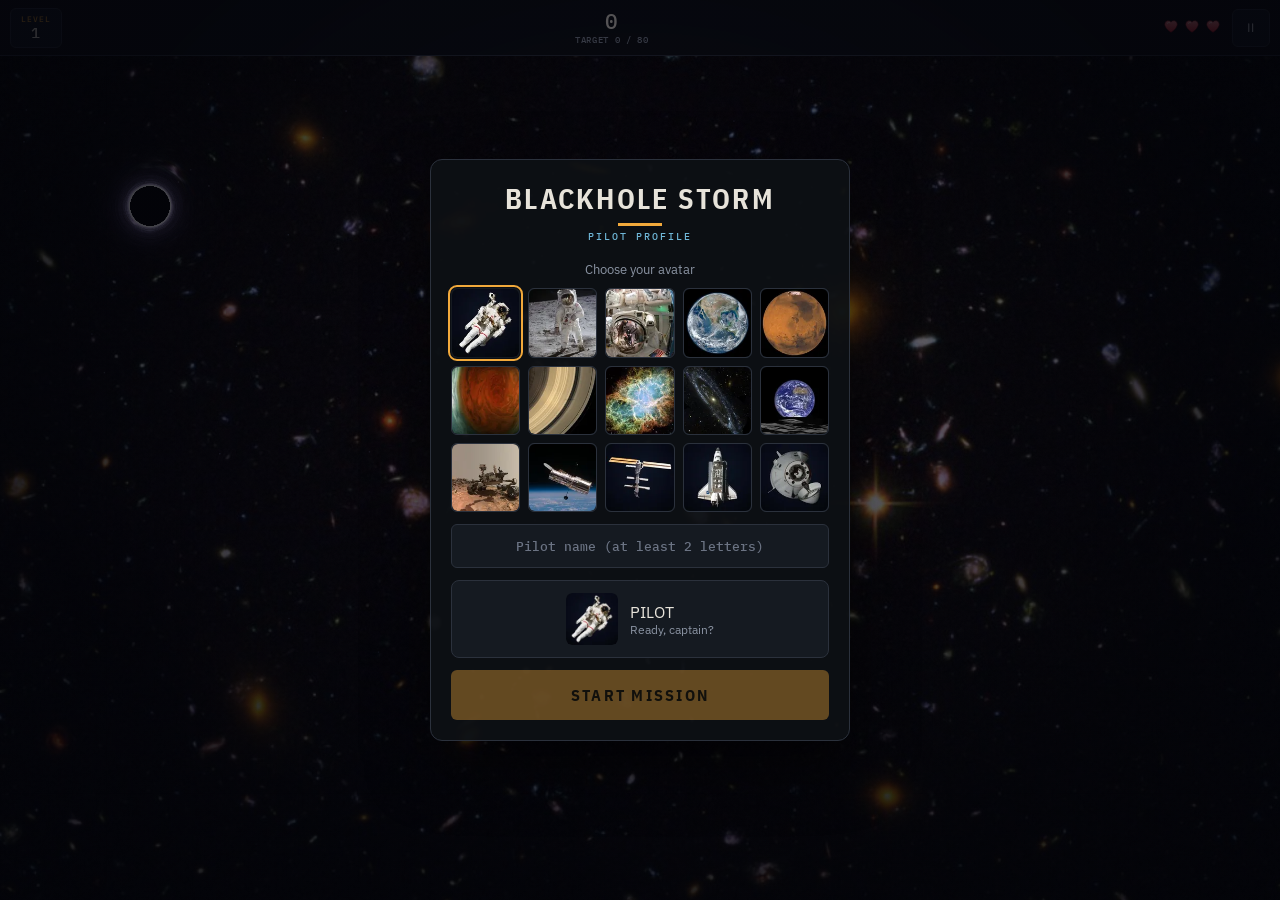
==== index.html @ ec49d93f "Replace random barriers and edge rifts with gravitational lenses and wormholes - Gravitational lens " ====
<!DOCTYPE html>
<html lang="tr">
<head>
<meta charset="UTF-8">
<meta name="viewport" content="width=device-width,initial-scale=1.0,maximum-scale=1.0,user-scalable=no,viewport-fit=cover">
<title>Blackhole Storm</title>
<meta name="theme-color" content="#03040a">
<meta name="description" content="Kara delik dolaşıyor: gezegen halkaya girince dokun. Gerçek Hubble ve Webb gökyüzü, 5 bölge, günlük kozmos.">
<link rel="manifest" href="manifest.webmanifest">
<link rel="apple-touch-icon" href="icons/icon-192.png">
<meta name="apple-mobile-web-app-capable" content="yes">
<meta name="mobile-web-app-capable" content="yes">
<style>
@font-face {
  font-family: 'IBM Plex Mono';
  font-style: normal;
  font-weight: 500;
  font-display: swap;
  src: url([data-uri]) format('woff2');
  unicode-range: U+0460-052F, U+1C80-1C8A, U+20B4, U+2DE0-2DFF, U+A640-A69F, U+FE2E-FE2F;
}
@font-face {
  font-family: 'IBM Plex Mono';
  font-style: normal;
  font-weight: 500;
  font-display: swap;
  src: url([data-uri]) format('woff2');
  unicode-range: U+0301, U+0400-045F, U+0490-0491, U+04B0-04B1, U+2116;
}
@font-face {
  font-family: 'IBM Plex Mono';
  font-style: normal;
  font-weight: 500;
  font-display: swap;
  src: url([data-uri]) format('woff2');
  unicode-range: U+0100-02BA, U+02BD-02C5, U+02C7-02CC, U+02CE-02D7, U+02DD-02FF, U+0304, U+0308, U+0329, U+1D00-1DBF, U+1E00-1E9F, U+1EF2-1EFF, U+2020, U+20A0-20AB, U+20AD-20C0, U+2113, U+2C60-2C7F, U+A720-A7FF;
}
@font-face {
  font-family: 'IBM Plex Mono';
  font-style: normal;
  font-weight: 500;
  font-display: swap;
  src: url([data-uri]) format('woff2');
  unicode-range: U+0000-00FF, U+0131, U+0152-0153, U+02BB-02BC, U+02C6, U+02DA, U+02DC, U+0304, U+0308, U+0329, U+2000-206F, U+20AC, U+2122, U+2191, U+2193, U+2212, U+2215, U+FEFF, U+FFFD;
}
@font-face {
  font-family: 'IBM Plex Sans';
  font-style: normal;
  font-weight: 400;
  font-stretch: 100%;
  font-display: swap;
  src: url([data-uri]) format('woff2');
  unicode-range: U+0460-052F, U+1C80-1C8A, U+20B4, U+2DE0-2DFF, U+A640-A69F, U+FE2E-FE2F;
}
@font-face {
  font-family: 'IBM Plex Sans';
  font-style: normal;
  font-weight: 400;
  font-stretch: 100%;
  font-display: swap;
  src: url([data-uri]) format('woff2');
  unicode-range: U+0301, U+0400-045F, U+0490-0491, U+04B0-04B1, U+2116;
}
@font-face {
  font-family: 'IBM Plex Sans';
  font-style: normal;
  font-weight: 400;
  font-stretch: 100%;
  font-display: swap;
  src: url([data-uri]) format('woff2');
  unicode-range: U+0100-02BA, U+02BD-02C5, U+02C7-02CC, U+02CE-02D7, U+02DD-02FF, U+0304, U+0308, U+0329, U+1D00-1DBF, U+1E00-1E9F, U+1EF2-1EFF, U+2020, U+20A0-20AB, U+20AD-20C0, U+2113, U+2C60-2C7F, U+A720-A7FF;
}
@font-face {
  font-family: 'IBM Plex Sans';
  font-style: normal;
  font-weight: 400;
  font-stretch: 100%;
  font-display: swap;
  src: url([data-uri]) format('woff2');
  unicode-range: U+0000-00FF, U+0131, U+0152-0153, U+02BB-02BC, U+02C6, U+02DA, U+02DC, U+0304, U+0308, U+0329, U+2000-206F, U+20AC, U+2122, U+2191, U+2193, U+2212, U+2215, U+FEFF, U+FFFD;
}
@font-face {
  font-family: 'IBM Plex Sans';
  font-style: normal;
  font-weight: 500;
  font-stretch: 100%;
  font-display: swap;
  src: url([data-uri]) format('woff2');
  unicode-range: U+0460-052F, U+1C80-1C8A, U+20B4, U+2DE0-2DFF, U+A640-A69F, U+FE2E-FE2F;
}
@font-face {
  font-family: 'IBM Plex Sans';
  font-style: normal;
  font-weight: 500;
  font-stretch: 100%;
  font-display: swap;
  src: url([data-uri]) format('woff2');
  unicode-range: U+0301, U+0400-045F, U+0490-0491, U+04B0-04B1, U+2116;
}
@font-face {
  font-family: 'IBM Plex Sans';
  font-style: normal;
  font-weight: 500;
  font-stretch: 100%;
  font-display: swap;
  src: url([data-uri]) format('woff2');
  unicode-range: U+0100-02BA, U+02BD-02C5, U+02C7-02CC, U+02CE-02D7, U+02DD-02FF, U+0304, U+0308, U+0329, U+1D00-1DBF, U+1E00-1E9F, U+1EF2-1EFF, U+2020, U+20A0-20AB, U+20AD-20C0, U+2113, U+2C60-2C7F, U+A720-A7FF;
}
@font-face {
  font-family: 'IBM Plex Sans';
  font-style: normal;
  font-weight: 500;
  font-stretch: 100%;
  font-display: swap;
  src: url([data-uri]) format('woff2');
  unicode-range: U+0000-00FF, U+0131, U+0152-0153, U+02BB-02BC, U+02C6, U+02DA, U+02DC, U+0304, U+0308, U+0329, U+2000-206F, U+20AC, U+2122, U+2191, U+2193, U+2212, U+2215, U+FEFF, U+FFFD;
}
@font-face {
  font-family: 'IBM Plex Sans';
  font-style: normal;
  font-weight: 600;
  font-stretch: 100%;
  font-display: swap;
  src: url([data-uri]) format('woff2');
  unicode-range: U+0460-052F, U+1C80-1C8A, U+20B4, U+2DE0-2DFF, U+A640-A69F, U+FE2E-FE2F;
}
@font-face {
  font-family: 'IBM Plex Sans';
  font-style: normal;
  font-weight: 600;
  font-stretch: 100%;
  font-display: swap;
  src: url([data-uri]) format('woff2');
  unicode-range: U+0301, U+0400-045F, U+0490-0491, U+04B0-04B1, U+2116;
}
@font-face {
  font-family: 'IBM Plex Sans';
  font-style: normal;
  font-weight: 600;
  font-stretch: 100%;
  font-display: swap;
  src: url([data-uri]) format('woff2');
  unicode-range: U+0100-02BA, U+02BD-02C5, U+02C7-02CC, U+02CE-02D7, U+02DD-02FF, U+0304, U+0308, U+0329, U+1D00-1DBF, U+1E00-1E9F, U+1EF2-1EFF, U+2020, U+20A0-20AB, U+20AD-20C0, U+2113, U+2C60-2C7F, U+A720-A7FF;
}
@font-face {
  font-family: 'IBM Plex Sans';
  font-style: normal;
  font-weight: 600;
  font-stretch: 100%;
  font-display: swap;
  src: url([data-uri]) format('woff2');
  unicode-range: U+0000-00FF, U+0131, U+0152-0153, U+02BB-02BC, U+02C6, U+02DA, U+02DC, U+0304, U+0308, U+0329, U+2000-206F, U+20AC, U+2122, U+2191, U+2193, U+2212, U+2215, U+FEFF, U+FFFD;
}
@font-face {
  font-family: 'IBM Plex Sans Arabic';
  font-style: normal;
  font-weight: 400;
  font-display: swap;
  src: url([data-uri]) format('woff2');
  unicode-range: U+0600-06FF, U+0750-077F, U+0870-088E, U+0890-0891, U+0897-08E1, U+08E3-08FF, U+200C-200E, U+2010-2011, U+204F, U+2E41, U+FB50-FDFF, U+FE70-FE74, U+FE76-FEFC, U+102E0-102FB, U+10E60-10E7E, U+10EC2-10EC4, U+10EFC-10EFF, U+1EE00-1EE03, U+1EE05-1EE1F, U+1EE21-1EE22, U+1EE24, U+1EE27, U+1EE29-1EE32, U+1EE34-1EE37, U+1EE39, U+1EE3B, U+1EE42, U+1EE47, U+1EE49, U+1EE4B, U+1EE4D-1EE4F, U+1EE51-1EE52, U+1EE54, U+1EE57, U+1EE59, U+1EE5B, U+1EE5D, U+1EE5F, U+1EE61-1EE62, U+1EE64, U+1EE67-1EE6A, U+1EE6C-1EE72, U+1EE74-1EE77, U+1EE79-1EE7C, U+1EE7E, U+1EE80-1EE89, U+1EE8B-1EE9B, U+1EEA1-1EEA3, U+1EEA5-1EEA9, U+1EEAB-1EEBB, U+1EEF0-1EEF1;
}
@font-face {
  font-family: 'IBM Plex Sans Arabic';
  font-style: normal;
  font-weight: 400;
  font-display: swap;
  src: url([data-uri]) format('woff2');
  unicode-range: U+0460-052F, U+1C80-1C8A, U+20B4, U+2DE0-2DFF, U+A640-A69F, U+FE2E-FE2F;
}
@font-face {
  font-family: 'IBM Plex Sans Arabic';
  font-style: normal;
  font-weight: 400;
  font-display: swap;
  src: url([data-uri]) format('woff2');
  unicode-range: U+0100-02BA, U+02BD-02C5, U+02C7-02CC, U+02CE-02D7, U+02DD-02FF, U+0304, U+0308, U+0329, U+1D00-1DBF, U+1E00-1E9F, U+1EF2-1EFF, U+2020, U+20A0-20AB, U+20AD-20C0, U+2113, U+2C60-2C7F, U+A720-A7FF;
}
@font-face {
  font-family: 'IBM Plex Sans Arabic';
  font-style: normal;
  font-weight: 400;
  font-display: swap;
  src: url([data-uri]) format('woff2');
  unicode-range: U+0000-00FF, U+0131, U+0152-0153, U+02BB-02BC, U+02C6, U+02DA, U+02DC, U+0304, U+0308, U+0329, U+2000-206F, U+20AC, U+2122, U+2191, U+2193, U+2212, U+2215, U+FEFF, U+FFFD;
}
@font-face {
  font-family: 'IBM Plex Sans Arabic';
  font-style: normal;
  font-weight: 600;
  font-display: swap;
  src: url([data-uri]) format('woff2');
  unicode-range: U+0600-06FF, U+0750-077F, U+0870-088E, U+0890-0891, U+0897-08E1, U+08E3-08FF, U+200C-200E, U+2010-2011, U+204F, U+2E41, U+FB50-FDFF, U+FE70-FE74, U+FE76-FEFC, U+102E0-102FB, U+10E60-10E7E, U+10EC2-10EC4, U+10EFC-10EFF, U+1EE00-1EE03, U+1EE05-1EE1F, U+1EE21-1EE22, U+1EE24, U+1EE27, U+1EE29-1EE32, U+1EE34-1EE37, U+1EE39, U+1EE3B, U+1EE42, U+1EE47, U+1EE49, U+1EE4B, U+1EE4D-1EE4F, U+1EE51-1EE52, U+1EE54, U+1EE57, U+1EE59, U+1EE5B, U+1EE5D, U+1EE5F, U+1EE61-1EE62, U+1EE64, U+1EE67-1EE6A, U+1EE6C-1EE72, U+1EE74-1EE77, U+1EE79-1EE7C, U+1EE7E, U+1EE80-1EE89, U+1EE8B-1EE9B, U+1EEA1-1EEA3, U+1EEA5-1EEA9, U+1EEAB-1EEBB, U+1EEF0-1EEF1;
}
@font-face {
  font-family: 'IBM Plex Sans Arabic';
  font-style: normal;
  font-weight: 600;
  font-display: swap;
  src: url([data-uri]) format('woff2');
  unicode-range: U+0460-052F, U+1C80-1C8A, U+20B4, U+2DE0-2DFF, U+A640-A69F, U+FE2E-FE2F;
}
@font-face {
  font-family: 'IBM Plex Sans Arabic';
  font-style: normal;
  font-weight: 600;
  font-display: swap;
  src: url([data-uri]) format('woff2');
  unicode-range: U+0100-02BA, U+02BD-02C5, U+02C7-02CC, U+02CE-02D7, U+02DD-02FF, U+0304, U+0308, U+0329, U+1D00-1DBF, U+1E00-1E9F, U+1EF2-1EFF, U+2020, U+20A0-20AB, U+20AD-20C0, U+2113, U+2C60-2C7F, U+A720-A7FF;
}
@font-face {
  font-family: 'IBM Plex Sans Arabic';
  font-style: normal;
  font-weight: 600;
  font-display: swap;
  src: url([data-uri]) format('woff2');
  unicode-range: U+0000-00FF, U+0131, U+0152-0153, U+02BB-02BC, U+02C6, U+02DA, U+02DC, U+0304, U+0308, U+0329, U+2000-206F, U+20AC, U+2122, U+2191, U+2193, U+2212, U+2215, U+FEFF, U+FFFD;
}
@font-face {
  font-family: 'IBM Plex Sans Condensed';
  font-style: normal;
  font-weight: 600;
  font-display: swap;
  src: url([data-uri]) format('woff2');
  unicode-range: U+0460-052F, U+1C80-1C8A, U+20B4, U+2DE0-2DFF, U+A640-A69F, U+FE2E-FE2F;
}
@font-face {
  font-family: 'IBM Plex Sans Condensed';
  font-style: normal;
  font-weight: 600;
  font-display: swap;
  src: url([data-uri]) format('woff2');
  unicode-range: U+0100-02BA, U+02BD-02C5, U+02C7-02CC, U+02CE-02D7, U+02DD-02FF, U+0304, U+0308, U+0329, U+1D00-1DBF, U+1E00-1E9F, U+1EF2-1EFF, U+2020, U+20A0-20AB, U+20AD-20C0, U+2113, U+2C60-2C7F, U+A720-A7FF;
}
@font-face {
  font-family: 'IBM Plex Sans Condensed';
  font-style: normal;
  font-weight: 600;
  font-display: swap;
  src: url([data-uri]) format('woff2');
  unicode-range: U+0000-00FF, U+0131, U+0152-0153, U+02BB-02BC, U+02C6, U+02DA, U+02DC, U+0304, U+0308, U+0329, U+2000-206F, U+20AC, U+2122, U+2191, U+2193, U+2212, U+2215, U+FEFF, U+FFFD;
}
@font-face {
  font-family: 'IBM Plex Sans Condensed';
  font-style: normal;
  font-weight: 700;
  font-display: swap;
  src: url([data-uri]) format('woff2');
  unicode-range: U+0460-052F, U+1C80-1C8A, U+20B4, U+2DE0-2DFF, U+A640-A69F, U+FE2E-FE2F;
}
@font-face {
  font-family: 'IBM Plex Sans Condensed';
  font-style: normal;
  font-weight: 700;
  font-display: swap;
  src: url([data-uri]) format('woff2');
  unicode-range: U+0100-02BA, U+02BD-02C5, U+02C7-02CC, U+02CE-02D7, U+02DD-02FF, U+0304, U+0308, U+0329, U+1D00-1DBF, U+1E00-1E9F, U+1EF2-1EFF, U+2020, U+20A0-20AB, U+20AD-20C0, U+2113, U+2C60-2C7F, U+A720-A7FF;
}
@font-face {
  font-family: 'IBM Plex Sans Condensed';
  font-style: normal;
  font-weight: 700;
  font-display: swap;
  src: url([data-uri]) format('woff2');
  unicode-range: U+0000-00FF, U+0131, U+0152-0153, U+02BB-02BC, U+02C6, U+02DA, U+02DC, U+0304, U+0308, U+0329, U+2000-206F, U+20AC, U+2122, U+2191, U+2193, U+2212, U+2215, U+FEFF, U+FFFD;
}
</style>
<style>
:root{--gold:#f2a93b;--gold2:#e0892a;--cyan:#6fb7d8;--red:#e5484d;--green:#57c78a;--mint:#7fd6b0;--violet:#b9a7ff;--ink:#e9ecf5;--dim:#8a90a6;--glass:rgba(12,14,26,.72);--line:rgba(242,169,59,.28);--bg:#03040a;}
*{box-sizing:border-box;-webkit-tap-highlight-color:transparent;}
html,body{height:100%;margin:0;padding:0;overflow:hidden;background:var(--bg);color:var(--ink);font-family:var(--fb);user-select:none;-webkit-user-select:none;}
button{font-family:inherit;}
#app{position:fixed;inset:0;touch-action:none;display:flex;flex-direction:column;padding-top:env(safe-area-inset-top,0px);padding-bottom:env(safe-area-inset-bottom,0px);background:var(--bg);}

/* ── HUD: level · score · lives · pause ── */
#hdr{flex-shrink:0;height:56px;display:flex;align-items:center;gap:10px;padding:0 10px;position:relative;z-index:30;background:linear-gradient(180deg,rgba(8,9,18,.97),rgba(5,6,13,.9));border-bottom:1px solid rgba(255,255,255,.07);}
#lvPill{flex:0 0 auto;min-width:50px;height:40px;padding:0 10px;display:flex;flex-direction:column;align-items:center;justify-content:center;border-radius:6px;background:rgba(255,255,255,.04);border:1px solid rgba(255,255,255,.08);}
#lvPill .l{font-family:var(--fd);font-size:7.5px;letter-spacing:1.2px;color:var(--gold);opacity:.85;}
#lvPill .v{font-family:var(--fd);font-size:15px;font-weight:900;line-height:1.15;}
#scoreBox{flex:1;min-width:0;display:flex;flex-direction:column;align-items:center;justify-content:center;}
#scVal{font-family:var(--fd);font-size:21px;font-weight:900;letter-spacing:.5px;line-height:1.05;font-variant-numeric:tabular-nums;background:linear-gradient(180deg,#fff7e2,#f2a93b);-webkit-background-clip:text;background-clip:text;color:transparent;}
#scSub{font-family:var(--fd);font-size:8.5px;letter-spacing:1.2px;color:var(--dim);margin-top:2px;white-space:nowrap;font-variant-numeric:tabular-nums;}
#hearts{flex:0 0 auto;display:flex;gap:2px;font-size:17px;line-height:1;}
#hearts .h{color:#e5484d;}
#hearts .h.off{color:rgba(255,255,255,.14);text-shadow:none;}
#hearts.low .h:not(.off){animation:pulseO .45s infinite alternate;}
#hearts .x{font-family:var(--fd);font-size:12px;color:#f0868a;align-self:center;margin-left:2px;}
#pauseBtn{flex:0 0 38px;height:38px;border-radius:6px;border:1px solid rgba(255,255,255,.1);background:rgba(255,255,255,.04);color:#cfd4e2;font-size:14px;cursor:pointer;display:flex;align-items:center;justify-content:center;}
#pb{position:absolute;left:0;bottom:-1px;height:2px;width:0;background:linear-gradient(90deg,var(--gold2),var(--gold));box-shadow:0 0 8px var(--gold);transition:width .25s;}

/* ── GAME AREA ── */
#gw{flex:1;position:relative;overflow:hidden;cursor:crosshair;}
#bg,#fx{position:absolute;inset:0;width:100%;height:100%;display:block;}
.hud-float{position:absolute;pointer-events:none;z-index:12;}
#combo{top:10px;right:12px;text-align:right;font-family:var(--fd);font-weight:900;font-size:15px;opacity:0;transition:opacity .25s,transform .2s;}
#badge{top:9px;left:50%;transform:translateX(-50%);padding:4px 14px;border-radius:6px;font-family:var(--fd);font-size:10px;letter-spacing:1.5px;font-weight:700;display:none;white-space:nowrap;}
#badge.surv{display:block;background:linear-gradient(135deg,#e5484d,#ff8a5b);color:#fff;}
#badge.resc{display:block;background:linear-gradient(135deg,#4a93b8,#6fb7d8);color:#02141a;}
#tmrPill{top:10px;left:12px;display:none;align-items:center;gap:5px;padding:4px 10px;border-radius:6px;font-family:var(--fd);font-size:13px;font-weight:900;font-variant-numeric:tabular-nums;background:rgba(40,20,4,.8);border:1px solid rgba(255,159,67,.6);color:var(--gold2);}
#tmrPill.warn,#tmrPill.danger{display:flex;}
#tmrPill.danger{background:rgba(60,4,12,.85);border-color:var(--red);color:var(--red);animation:tmrShake .22s infinite alternate;}
#rhud{top:40px;left:50%;transform:translateX(-50%);text-align:center;display:none;width:92%;}
#rhud .t{font-family:var(--fd);font-size:13px;font-weight:900;color:var(--cyan);letter-spacing:2px;}
#rhud .s{font-size:13px;color:#cfe3ee;margin-top:3px;text-shadow:0 1px 4px #000;}
#pubar{top:40px;left:50%;transform:translateX(-50%);display:flex;gap:6px;}
.pu{display:flex;align-items:center;gap:6px;padding:3px 9px 3px 7px;border-radius:6px;background:rgba(5,6,14,.75);border:1px solid rgba(255,255,255,.12);font-family:var(--fd);font-size:9.5px;letter-spacing:.5px;}
.pu i{display:block;width:40px;height:3px;border-radius:2px;background:rgba(255,255,255,.14);overflow:hidden;}
.pu i b{display:block;height:100%;}
#hint{bottom:17%;left:50%;transform:translateX(-50%);font-family:var(--fd);font-size:11px;letter-spacing:1px;color:rgba(233,236,245,.85);text-align:center;white-space:nowrap;opacity:0;transition:opacity .5s;text-shadow:0 1px 6px #000;}
#penal{position:absolute;inset:0;pointer-events:none;z-index:14;opacity:0;transition:opacity .15s;box-shadow:inset 0 0 70px 24px rgba(255,40,60,.75);}
#minus{position:absolute;top:50%;left:50%;width:112px;height:112px;margin:-56px 0 0 -56px;border-radius:50%;display:none;align-items:center;justify-content:center;z-index:15;pointer-events:none;border:3px solid var(--red);background:rgba(8,0,4,.82);color:var(--red);font-family:var(--fd);font-weight:900;font-size:46px;box-shadow:0 0 30px rgba(229,72,77,.7),inset 0 0 18px rgba(229,72,77,.6);}
#bigtxt{position:absolute;top:40%;left:50%;transform:translate(-50%,-50%) scale(.6);opacity:0;z-index:16;pointer-events:none;text-align:center;font-family:var(--fd);font-weight:900;transition:opacity .4s,transform .5s cubic-bezier(.2,1.6,.4,1);}
#perf{position:absolute;top:44%;left:50%;transform:translate(-50%,-50%) scale(0);z-index:16;pointer-events:none;font-family:var(--fd);font-weight:900;font-size:40px;color:#f4dcae;}
#perf.go{animation:perfPop .7s ease-out forwards;}

/* ── DIAMOND BUTTON: thumb-reachable, never counts as a tap on the field ── */
#diaBtn{position:absolute;right:16px;bottom:max(18px,calc(env(safe-area-inset-bottom,0px) + 8px));z-index:20;width:64px;height:64px;border-radius:50%;padding:0;border:none;cursor:pointer;display:none;
  background:conic-gradient(var(--cyan) calc(var(--p,0)*1turn),rgba(255,255,255,.1) 0);box-shadow:0 6px 20px rgba(0,0,0,.55);}
#diaBtn.show{display:block;}
#diaBtn.left{right:auto;left:16px;}
#diaBtn .in{position:absolute;inset:3px;border-radius:50%;display:flex;flex-direction:column;align-items:center;justify-content:center;background:radial-gradient(circle at 40% 30%,rgba(40,60,90,.95),rgba(8,10,22,.96));border:1px solid rgba(255,255,255,.08);}
#diaBtn .ic{font-size:22px;line-height:1;filter:grayscale(.7) brightness(.7);}
#diaBtn .n{font-family:var(--fd);font-size:10px;font-weight:700;color:#9aa3b8;margin-top:2px;font-variant-numeric:tabular-nums;}
#diaBtn.ready{box-shadow:0 0 0 2px rgba(111,183,216,.65),0 0 22px rgba(111,183,216,.55),0 6px 20px rgba(0,0,0,.55);animation:diaPulse 1.3s ease-in-out infinite;}
#diaBtn.ready .ic{filter:none;}#diaBtn.ready .n{color:#cfe3ee;}
#diaBtn.active .ic{filter:none;}#diaBtn.active .n{color:#cfe3ee;}
#diaBtn:active{transform:scale(.94);}

/* ── PANELS / MODALS ── */
.screen{position:fixed;inset:0;z-index:100;display:none;align-items:center;justify-content:center;overflow-y:auto;touch-action:pan-y;padding:max(16px,env(safe-area-inset-top,0px)) 16px max(16px,env(safe-area-inset-bottom,0px));background:radial-gradient(ellipse at 50% 40%,rgba(10,8,22,.35),rgba(3,4,10,.82) 70%);}
.screen.on{display:flex;}
.card{width:100%;max-width:420px;margin:auto;padding:24px 20px 20px;border-radius:12px;background:var(--glass);border:1px solid var(--line);box-shadow:0 30px 80px rgba(0,0,0,.6),0 0 60px rgba(242,169,59,.06);backdrop-filter:blur(10px);-webkit-backdrop-filter:blur(10px);text-align:center;}
.logo{font-family:var(--fd);font-weight:900;font-size:25px;letter-spacing:3px;background:linear-gradient(180deg,#f4dcae,#f2a93b 55%,#d8872e);-webkit-background-clip:text;background-clip:text;color:transparent;text-wrap:balance;}
.sub{font-family:var(--fd);font-size:8.5px;letter-spacing:6px;color:var(--gold);opacity:.6;margin:4px 0 18px;}
.h{font-family:var(--fd);font-size:12px;letter-spacing:2px;color:var(--gold);margin:6px 0 10px;}
.muted{color:var(--dim);font-size:13px;}
.avgrid{display:grid;grid-template-columns:repeat(5,1fr);gap:8px;margin:10px 0 12px;}
.av{font-size:26px;line-height:1;padding:9px 0;border-radius:8px;border:1.5px solid rgba(255,255,255,.08);background:rgba(255,255,255,.035);cursor:pointer;transition:transform .15s,border-color .15s,background .15s;}
.av.sel{border-color:var(--gold);background:rgba(242,169,59,.13);transform:scale(1.08);}
.inp{user-select:text;-webkit-user-select:text;width:100%;padding:12px 14px;border-radius:8px;border:1.5px solid rgba(255,255,255,.12);background:rgba(255,255,255,.05);color:#fff;font-family:var(--fd);font-size:14px;letter-spacing:1px;text-align:center;outline:none;}
.inp:focus{border-color:var(--gold);}
.inp::placeholder{font-family:var(--fb);font-size:14px;letter-spacing:0;color:#646a80;}
.btn{display:inline-flex;align-items:center;justify-content:center;gap:6px;padding:12px 22px;border:none;border-radius:6px;cursor:pointer;font-family:var(--fd);font-weight:700;font-size:13px;letter-spacing:1px;color:#1b1206;background:linear-gradient(135deg,#f7c77a,#f2a93b 45%,#e0892a);box-shadow:0 8px 24px rgba(255,159,67,.28);transition:transform .1s,opacity .2s;}
.btn:active{transform:scale(.97);}
.btn:focus-visible,.av:focus-visible,.mode:focus-visible,.popt:focus-visible,.tg:focus-visible{outline:2px solid var(--cyan);outline-offset:2px;}
.btn.big{width:100%;padding:15px;font-size:16px;font-weight:900;}
.btn.sec{background:rgba(255,255,255,.07);color:#d6dae6;border:1px solid rgba(255,255,255,.13);box-shadow:none;}
.btn.cy{background:linear-gradient(135deg,#a9d3e8,#6fb7d8 50%,#4a93b8);color:#021419;box-shadow:0 8px 24px rgba(111,183,216,.25);}
.btn[disabled]{opacity:.38;pointer-events:none;}
.row{display:flex;gap:8px;justify-content:center;flex-wrap:wrap;margin-top:10px;}
.modes{display:grid;grid-template-columns:1fr 1fr;gap:8px;margin:14px 0 8px;}
.mode{padding:13px 8px 11px;border-radius:8px;border:1.5px solid rgba(255,255,255,.1);background:rgba(255,255,255,.03);color:#aeb3c4;cursor:pointer;font-family:var(--fd);font-size:11px;letter-spacing:1px;font-weight:700;}
.mode b{display:block;font-size:24px;margin-bottom:4px;}
.mode small{display:block;font-family:var(--fb);font-size:12.5px;letter-spacing:0;font-weight:600;opacity:.75;margin-top:3px;}
.mode.on{border-color:var(--gold);background:rgba(242,169,59,.1);color:var(--gold);box-shadow:0 0 18px rgba(242,169,59,.12);}
#modeS.on{border-color:#ff6b6b;background:rgba(229,72,77,.1);color:#f0868a;box-shadow:0 0 18px rgba(229,72,77,.14);}
.mdesc{text-align:left;padding:10px 12px;border-radius:8px;background:rgba(255,255,255,.035);border:1px solid rgba(255,255,255,.08);margin-bottom:10px;font-size:13.5px;line-height:1.5;color:#dfe3ee;}
.mdesc ul{margin:4px 0 0;padding-left:18px;}
.mdesc b{color:var(--gold);}
.how{text-align:left;padding:10px 12px;border-radius:8px;background:rgba(242,169,59,.06);border:1px solid var(--line);margin-bottom:10px;font-size:13.5px;line-height:1.45;color:#dfe3ee;}
.how b{color:var(--gold);}.how i{font-style:normal;color:var(--mint);font-weight:700;}
.tip{display:flex;gap:10px;align-items:center;text-align:left;padding:7px 10px;border-radius:6px;background:rgba(255,255,255,.025);border:1px solid rgba(255,255,255,.05);margin-bottom:6px;}
.tip canvas{flex:0 0 34px;width:34px;height:34px;}
.tip div{font-size:12.5px;color:#aab0c2;line-height:1.3;}
.tip div b{display:block;font-family:var(--fd);font-size:10.5px;letter-spacing:.5px;}
.banner{display:none;text-align:left;padding:10px 12px;border-radius:8px;background:rgba(111,183,216,.07);border:1px solid rgba(111,183,216,.3);margin-bottom:10px;}
.banner .t{font-family:var(--fd);font-size:10.5px;color:var(--cyan);letter-spacing:1px;margin-bottom:2px;}
.banner .s{font-size:13px;color:#cdd3e0;}
.wallet{display:flex;gap:10px;justify-content:center;margin-top:8px;font-family:var(--fd);font-size:12px;}
.wallet span{padding:4px 10px;border-radius:6px;background:rgba(255,255,255,.05);border:1px solid rgba(255,255,255,.08);}
.foot{margin-top:12px;font-size:11px;color:#5f6578;line-height:1.5;}
.foot a,.credits a{color:#8f96ad;}
.big-num{font-family:var(--fd);font-weight:900;font-size:56px;color:#f4dcae;}
.box{padding:12px;border-radius:8px;background:rgba(242,169,59,.06);border:1px solid var(--line);margin:12px 0;}
.stat{display:flex;justify-content:space-between;align-items:center;padding:8px 12px;border-radius:6px;background:rgba(255,255,255,.03);margin:5px 0;}
.stat span:first-child{color:var(--dim);font-size:13px;}
.stat span:last-child{font-family:var(--fd);font-weight:700;font-size:13px;font-variant-numeric:tabular-nums;}
.lbrow{display:flex;align-items:center;gap:10px;padding:9px 12px;border-radius:6px;margin-bottom:5px;background:rgba(255,255,255,.03);}
.lbstats{display:grid;grid-template-columns:repeat(2,1fr);gap:6px;margin:4px 0 12px;}
.lbstats div{padding:8px 6px;border-radius:6px;background:rgba(255,255,255,.04);border:1px solid rgba(255,255,255,.06);}
.lbstats b{display:block;font-family:var(--fd);font-size:15px;color:var(--gold);font-variant-numeric:tabular-nums;}
.lbstats span{font-size:10px;letter-spacing:1px;color:var(--dim);}
.lbempty{padding:14px;color:var(--dim);font-size:13px;}
.lbnote{margin:10px 2px 2px;font-size:12px;line-height:1.45;color:var(--dim);}
.lbrow.me{background:rgba(242,169,59,.1);border:1px solid var(--line);}
.lbrow .r{width:26px;font-family:var(--fd);font-size:13px;color:var(--gold);}
.lbrow .n{flex:1;text-align:left;font-size:14px;font-weight:600;}
.lbrow .p{font-family:var(--fd);font-size:12px;color:var(--cyan);font-variant-numeric:tabular-nums;}
.popt{display:flex;align-items:center;gap:12px;width:100%;padding:13px 16px;margin:6px 0;border-radius:8px;border:1px solid rgba(255,255,255,.08);background:rgba(255,255,255,.04);color:#fff;font-size:16px;font-weight:600;cursor:pointer;text-align:left;}
.popt em{margin-left:auto;font-style:normal;font-family:var(--fd);font-size:11px;color:var(--gold);}
.popt em.off{color:#7d8397;}
.srow{display:flex;align-items:center;justify-content:space-between;gap:10px;padding:11px 12px;border-radius:8px;background:rgba(255,255,255,.035);border:1px solid rgba(255,255,255,.06);margin:6px 0;font-size:16px;font-weight:600;text-align:left;}
/* Arabic letters must join: no letter-spacing anywhere */
html[lang=ar] *{letter-spacing:0!important;}
.lsel{flex:0 1 auto;max-width:62%;padding:8px 10px;border-radius:6px;border:1px solid rgba(242,169,59,.45);background:#12152a;color:#fff;font:600 15px system-ui,sans-serif;}
.srow.vol{padding:4px 12px 8px;margin-top:-4px;background:none;border:none;}
.srow input[type=range]{flex:1;accent-color:var(--gold);height:30px;}
.tg{min-width:78px;padding:7px 12px;border-radius:6px;border:1px solid rgba(255,255,255,.14);background:rgba(255,255,255,.05);color:#8a90a6;font-family:var(--fd);font-size:11px;font-weight:700;letter-spacing:1px;cursor:pointer;}
.tg.on{border-color:rgba(127,214,176,.55);background:rgba(127,214,176,.12);color:var(--mint);}
.seg{display:flex;border-radius:6px;overflow:hidden;border:1px solid rgba(255,255,255,.14);}
.seg button{padding:7px 14px;border:none;background:rgba(255,255,255,.04);color:#8a90a6;font-family:var(--fd);font-size:11px;font-weight:700;cursor:pointer;}
.seg button.on{background:rgba(242,169,59,.18);color:var(--gold);}
.credits{margin-top:12px;text-align:left;font-size:12px;line-height:1.55;color:#7d8397;padding:10px 12px;border-radius:6px;background:rgba(255,255,255,.025);}
.credits b{color:#aab0c2;}
.modal{position:absolute;left:50%;top:50%;transform:translate(-50%,-50%);z-index:40;width:min(92%,360px);display:none;}
.modal.on{display:block;}
#pvCan{display:block;margin:6px auto 8px;width:96px;height:96px;}
#toast{position:absolute;top:10px;left:50%;z-index:45;transform:translate(-50%,-120px);display:flex;gap:10px;align-items:center;padding:9px 16px;border-radius:8px;background:rgba(8,9,18,.92);border:1px solid var(--line);box-shadow:0 10px 30px rgba(0,0,0,.5);transition:transform .45s cubic-bezier(.2,1.4,.4,1);pointer-events:none;min-width:220px;}
#toast.on{transform:translate(-50%,0);}
#toast .i{font-size:24px;}
#toast .t{display:block;font-family:var(--fd);font-size:10.5px;color:var(--gold);letter-spacing:1px;}
#toast .d{font-size:13px;color:#cdd3e0;}
.rsteps{text-align:left;margin:12px 0 8px;display:grid;gap:7px;}
.rsteps div{display:flex;gap:10px;align-items:flex-start;font-size:14.5px;line-height:1.4;color:#dfe3ee;}
.rsteps p{margin:0;flex:1;}
.rsteps span{flex:0 0 22px;height:22px;border-radius:50%;display:flex;align-items:center;justify-content:center;font-family:var(--fd);font-size:11px;font-weight:900;background:rgba(111,183,216,.15);color:var(--cyan);border:1px solid rgba(111,183,216,.4);}
/* evolution, missions, atlas */
.evo{text-align:left;padding:10px 12px;border-radius:8px;background:rgba(150,160,190,.07);border:1px solid rgba(150,160,190,.25);margin:10px 0;}
.evo .t{display:flex;justify-content:space-between;align-items:baseline;gap:8px;font-family:var(--fd);font-size:10px;letter-spacing:1px;color:#c8ccd8;}
.evo .t b{font-size:12px;color:#fff;letter-spacing:.5px;}
.bar{height:5px;border-radius:3px;background:rgba(255,255,255,.08);overflow:hidden;margin-top:6px;}
.bar i{display:block;height:100%;background:linear-gradient(90deg,#8a93a2,#e7e3da);}
.evo .s{font-size:12.5px;color:#9aa0b6;margin-top:5px;}
.dm{text-align:left;padding:10px 12px;border-radius:8px;background:rgba(127,214,176,.05);border:1px solid rgba(127,214,176,.22);margin:10px 0;}
.dm .hd{display:flex;justify-content:space-between;font-family:var(--fd);font-size:10.5px;letter-spacing:1px;color:var(--mint);margin-bottom:2px;}
.dmr{display:flex;align-items:center;gap:10px;padding:7px 0;border-top:1px solid rgba(255,255,255,.05);}
.dmr:first-of-type{border-top:none;}
.dmr .x{flex:1;min-width:0;font-size:13.5px;color:#dfe3ee;}
.dmr .x small{display:block;font-family:var(--fd);font-size:9.5px;color:#8a90a6;margin-top:2px;}
.dmr .bar i{background:linear-gradient(90deg,#4fa886,#7fd6b0);}
.dmr button{flex:0 0 auto;padding:6px 10px;border-radius:8px;border:1px solid rgba(127,214,176,.5);background:rgba(127,214,176,.14);color:var(--mint);font-family:var(--fd);font-size:10px;font-weight:700;cursor:pointer;}
.dmr button[disabled]{opacity:.35;cursor:default;}
.dmr .ok{flex:0 0 auto;font-size:15px;}
.agrid{display:grid;grid-template-columns:repeat(3,1fr);gap:8px;margin:10px 0;}
.acard{display:flex;flex-direction:column;align-items:center;gap:3px;padding:8px 4px 7px;border-radius:8px;border:1px solid rgba(255,255,255,.08);background:rgba(255,255,255,.03);cursor:pointer;color:#dfe3ee;font-size:12.5px;font-weight:600;}
.acard canvas{width:48px;height:48px;}
.acard small{font-family:var(--fd);font-size:9px;color:#8a90a6;}
.acard.sel{border-color:var(--gold);background:rgba(242,169,59,.08);}
.acard.lock canvas{filter:brightness(0) opacity(.45);}
.acard.lock{color:#6b7186;}
.afact{min-height:70px;text-align:left;padding:10px 12px;border-radius:6px;background:rgba(255,255,255,.035);border:1px solid rgba(255,255,255,.07);font-size:14px;line-height:1.45;color:#dfe3ee;margin-top:10px;}
.afact b{color:var(--gold);display:block;font-family:var(--fd);font-size:11px;letter-spacing:1px;margin-bottom:3px;}
.near{font-family:var(--fd);font-size:12px;letter-spacing:1px;color:var(--gold);margin-top:2px;}
/* daily cosmos, sprint result, challenge */
.daily{text-align:left;padding:12px 12px 10px;border-radius:8px;background:linear-gradient(135deg,rgba(111,183,216,.12),rgba(150,160,190,.1));border:1px solid rgba(111,183,216,.35);margin:12px 0 4px;}
.daily .t{display:flex;justify-content:space-between;align-items:baseline;gap:8px;font-family:var(--fd);font-size:11px;letter-spacing:1px;color:var(--cyan);}
.daily .t b{font-size:10px;color:#c8ccd8;letter-spacing:1px;}
.daily .s{font-size:13.5px;color:#dfe3ee;margin-top:5px;line-height:1.4;}
.daily .g{font-size:18px;letter-spacing:1px;margin-top:4px;}
.daily .row{justify-content:flex-start;}
.grid{font-size:22px;letter-spacing:2px;margin:8px 0;}
.verdict{font-family:var(--fd);font-size:13px;letter-spacing:1px;margin:6px 0;}
#sprintBtns .btn{flex:1 1 45%;}
/* astronaut + speech bubble (Homecoming mission) */
#astro{position:absolute;left:12px;right:12px;bottom:max(96px,14%);z-index:35;display:flex;align-items:flex-end;gap:8px;pointer-events:none;opacity:0;transform:translateY(24px);transition:opacity .35s,transform .45s cubic-bezier(.2,1.4,.4,1);}
#astro.on{opacity:1;transform:none;}
#astro canvas{flex:0 0 92px;width:92px;height:115px;}
#astro .bub{position:relative;flex:1;min-width:0;padding:10px 13px 11px;border-radius:10px 10px 10px 2px;background:rgba(8,12,26,.92);border:1px solid rgba(111,183,216,.45);box-shadow:0 10px 30px rgba(0,0,0,.55);pointer-events:auto;}
#astro.happy .bub{border-color:rgba(127,214,176,.55);}#astro.sad .bub{border-color:rgba(160,170,200,.4);}
#astro .nm{font-family:var(--fd);font-size:9.5px;letter-spacing:1.5px;color:var(--cyan);margin-bottom:3px;}
#astro.happy .nm{color:var(--mint);}#astro.sad .nm{color:#9aa3b8;}
#astroTx{font-size:15.5px;line-height:1.38;color:#eef2fa;min-height:2.6em;}
#astroBtn{margin-top:9px;width:100%;}
/* ── new main menu ── */
.mcard{text-align:left;}
.mtop{display:flex;align-items:center;gap:10px;}
.mav{flex:0 0 44px;height:44px;border-radius:8px;border:1px solid rgba(255,255,255,.12);background:rgba(255,255,255,.05);font-size:24px;padding:0;cursor:pointer;}
.mwho{flex:1;min-width:0;}
.mwho b{display:block;font-family:var(--fd);font-size:12px;letter-spacing:1px;color:var(--gold);white-space:nowrap;overflow:hidden;text-overflow:ellipsis;}
.mwho small{display:block;font-size:12.5px;color:var(--dim);white-space:nowrap;overflow:hidden;text-overflow:ellipsis;}
.mcard .wallet{margin-top:8px;}
.icb{flex:0 0 40px;height:40px;border-radius:8px;border:1px solid rgba(255,255,255,.12);background:rgba(255,255,255,.05);font-size:17px;cursor:pointer;color:#cfd4e2;padding:0;}
.mlogo{text-align:center;font-size:24px;margin:16px 0 0;}
.mcard .evo{margin:10px 0 0;}
#startBtn.play{display:block;margin-top:14px;padding:15px 10px 12px;line-height:1.2;}
#startBtn.play small{display:block;font-family:var(--fb);font-size:13.5px;font-weight:700;letter-spacing:0;opacity:.72;margin-top:3px;}
.mseg{display:flex;margin-top:10px;border-radius:8px;overflow:hidden;border:1px solid rgba(255,255,255,.12);}
.mseg .mode{flex:1;padding:9px 4px;border:none;border-radius:0;background:rgba(255,255,255,.03);font-size:10.5px;box-shadow:none;}
.mseg .mode.on{background:rgba(242,169,59,.14);color:var(--gold);box-shadow:none;}
.mseg #modeS.on{background:rgba(229,72,77,.12);color:#f0868a;}
.mapc{position:relative;display:block;width:100%;text-align:left;margin-top:12px;padding:12px 100px 12px 12px;min-height:92px;border-radius:10px;border:1px solid rgba(242,169,59,.4);background:linear-gradient(135deg,rgba(242,169,59,.1),rgba(150,160,190,.06));color:#dfe3ee;cursor:pointer;overflow:hidden;}
.mapc .k{display:block;font-family:var(--fd);font-size:10.5px;letter-spacing:1px;color:var(--gold);}
.mapc .t{display:block;font-size:14px;line-height:1.35;margin-top:4px;}
.mapc canvas{position:absolute;right:8px;top:50%;transform:translateY(-50%);width:84px;height:66px;}
.mcard .daily{margin:10px 0 0;}
.dock{display:grid;grid-auto-flow:column;grid-auto-columns:1fr;gap:7px;margin-top:12px;}
.dock button{position:relative;padding:10px 2px 8px;border-radius:8px;border:1px solid rgba(255,255,255,.08);background:rgba(255,255,255,.035);font-size:20px;cursor:pointer;color:#fff;}
.dock button span{display:block;font-family:var(--fd);font-size:8.5px;letter-spacing:.8px;color:#aeb3c4;margin-top:3px;}
.dock em{position:absolute;top:5px;right:6px;font-style:normal;font-family:var(--fd);font-size:8.5px;padding:1px 5px;border-radius:8px;background:rgba(255,255,255,.12);color:#cfd4e2;}
.dock em.hot{background:var(--mint);color:#032017;}
/* ── guide ── */
.gtabs{display:flex;gap:6px;overflow-x:auto;scrollbar-width:none;margin:0 -4px 10px;padding:0 4px 2px;}
.gtabs button{flex:0 0 auto;padding:7px 12px;border-radius:8px;border:1px solid rgba(255,255,255,.12);background:rgba(255,255,255,.04);font-family:var(--fd);font-size:9.5px;letter-spacing:1px;color:#aeb3c4;cursor:pointer;}
.gtabs button.on{border-color:var(--gold);color:var(--gold);background:rgba(242,169,59,.1);}
.gc{display:flex;gap:12px;align-items:flex-start;text-align:left;padding:11px;border-radius:8px;background:rgba(255,255,255,.03);border:1px solid rgba(255,255,255,.07);margin-bottom:8px;}
.gc .i{flex:0 0 42px;height:42px;border-radius:8px;display:flex;align-items:center;justify-content:center;font-size:21px;background:rgba(255,255,255,.05);}
.gc canvas{flex:0 0 42px;width:42px;height:42px;}
.gc b{display:block;font-family:var(--fd);font-size:10.5px;letter-spacing:1px;margin-bottom:2px;color:var(--gold);}
.gc span{font-size:14.5px;line-height:1.42;color:#cfd4e2;}
.gc .ring{flex:0 0 40px;height:40px;border-radius:50%;border:3px solid;box-shadow:0 0 12px currentColor;}
.gc .step{flex:0 0 26px;height:26px;border-radius:50%;display:flex;align-items:center;justify-content:center;font-family:var(--fd);font-size:11px;font-weight:900;background:rgba(111,183,216,.15);color:var(--cyan);border:1px solid rgba(111,183,216,.4);}
/* ── level map ── */
#sMap{padding:0;display:none;flex-direction:column;align-items:stretch;justify-content:flex-start;overflow:hidden;background:#03040a;}
#sMap.on{display:flex;}
.mhead{position:relative;z-index:4;flex-shrink:0;display:flex;align-items:center;gap:10px;padding:max(10px,env(safe-area-inset-top,0px)) 16px 10px;background:rgba(3,4,10,.82);border-bottom:1px solid rgba(255,255,255,.07);}
.mhead b{flex:1;font-family:var(--fd);font-size:13px;letter-spacing:2px;color:var(--gold);}
.mhead small{font-family:var(--fd);font-size:10.5px;color:#f2b84b;}
#mapScroll{position:relative;flex:1;overflow-y:auto;overflow-x:hidden;-webkit-overflow-scrolling:touch;}
#mapInner{position:relative;width:100%;}
.mtile{position:absolute;left:0;width:100%;display:block;pointer-events:none;}
.zb{position:absolute;left:0;right:0;background-size:cover;background-position:center;filter:brightness(.8);-webkit-mask-image:linear-gradient(180deg,transparent,#000 120px,#000 calc(100% - 120px),transparent);mask-image:linear-gradient(180deg,transparent,#000 120px,#000 calc(100% - 120px),transparent);}
.zlabel{position:absolute;left:14px;right:14px;display:flex;pointer-events:none;z-index:2;}
.zlabel div{padding:6px 12px;border-radius:8px;background:rgba(3,4,10,.72);border:1px solid rgba(150,160,190,.45);}
.zlabel b{display:block;font-family:var(--fd);font-size:10.5px;letter-spacing:2px;color:#e7e3da;}
.zlabel small{font-family:var(--fd);font-size:8.5px;letter-spacing:1px;color:#9aa3b5;}
#mapSvg{position:absolute;left:0;top:0;z-index:1;pointer-events:none;}
.nd{position:absolute;z-index:2;width:52px;height:52px;margin:-26px 0 0 -26px;border-radius:50%;border:none;padding:0;display:flex;align-items:center;justify-content:center;font-family:var(--fd);font-weight:900;font-size:15px;cursor:pointer;}
.nd.done{background:radial-gradient(circle at 35% 30%,#f7c77a,#f2a93b 55%,#c07a22);color:#2a1a04;box-shadow:0 0 0 3px rgba(3,4,10,.8),0 0 16px rgba(242,169,59,.45);}
.nd.cur{background:radial-gradient(circle at 35% 30%,#cfe3ee,#6fb7d8 55%,#3d7a99);color:#02141a;box-shadow:0 0 0 3px rgba(3,4,10,.85),0 0 0 7px rgba(111,183,216,.45),0 0 26px rgba(111,183,216,.8);animation:ndPulse 1.4s ease-in-out infinite;}
.nd.lock{background:rgba(16,18,32,.9);color:#5d6378;box-shadow:0 0 0 2px rgba(255,255,255,.12);font-size:13px;}
.nd.sp{width:60px;height:60px;margin:-30px 0 0 -30px;font-size:24px;}
.nd.sp.lock{opacity:.8;}
.nd .st{position:absolute;bottom:-17px;left:50%;transform:translateX(-50%);padding:0 5px;border-radius:5px;background:rgba(3,4,10,.78);font-size:12.5px;line-height:17px;letter-spacing:0;color:#f2b84b;white-space:nowrap;}
.nd .st i{font-style:normal;color:rgba(255,255,255,.28);}
.nd .num{position:absolute;top:-9px;right:-9px;min-width:22px;height:22px;padding:0 5px;border-radius:6px;background:#0b0d1a;border:1px solid rgba(255,255,255,.28);font-size:10px;color:#fff;display:flex;align-items:center;justify-content:center;}
.nd .tag{position:absolute;top:50%;transform:translateY(-50%);white-space:nowrap;font-family:var(--fd);font-size:9px;letter-spacing:1px;padding:3px 7px;border-radius:8px;background:rgba(3,4,10,.82);border:1px solid rgba(255,255,255,.15);}
.nd .medal{position:absolute;bottom:-12px;left:50%;transform:translateX(-50%);font-size:15px;}
.me{position:absolute;z-index:2;font-size:26px;margin:-60px 0 0 -13px;animation:meBob 1.6s ease-in-out infinite;pointer-events:none;filter:drop-shadow(0 0 8px rgba(111,183,216,.9));}
@keyframes ndPulse{0%,100%{transform:scale(1)}50%{transform:scale(1.08)}}
@keyframes meBob{0%,100%{transform:translateY(0)}50%{transform:translateY(-6px)}}
#mSheet{position:absolute;left:0;right:0;bottom:0;z-index:6;padding:16px 16px max(16px,env(safe-area-inset-bottom,0px));border-radius:14px 14px 0 0;background:rgba(10,12,24,.97);border-top:1px solid var(--line);box-shadow:0 -20px 50px rgba(0,0,0,.6);transform:translateY(105%);transition:transform .3s cubic-bezier(.2,1.2,.4,1);text-align:left;}
#mSheet.on{transform:none;}
#mSheet .h{display:flex;align-items:center;gap:12px;}
#mSheet .ic{flex:0 0 52px;height:52px;border-radius:8px;display:flex;align-items:center;justify-content:center;font-size:28px;background:rgba(255,255,255,.05);border:1px solid rgba(255,255,255,.1);}
#mSheet .h b{display:block;font-family:var(--fd);font-size:13.5px;letter-spacing:1px;color:var(--gold);}
#mSheet .h small{font-size:13.5px;color:var(--dim);}
#mSheet p{margin:10px 0 0;font-size:15px;line-height:1.45;color:#dfe3ee;}
#mSheet .row{margin-top:12px;}
#mSheet .row .btn{flex:1;}
/* level complete: gravity-wave band */
#winBand{position:absolute;left:0;right:0;top:40%;height:116px;margin-top:-58px;z-index:16;pointer-events:none;display:none;flex-direction:column;align-items:center;justify-content:center;overflow:hidden;background:linear-gradient(90deg,transparent,rgba(6,8,18,.86) 18%,rgba(6,8,18,.86) 82%,transparent);}
#winBand.on{display:flex;animation:bandIn .45s cubic-bezier(.2,1.1,.4,1) both;}
#winBand.out{display:flex;animation:bandOut .45s ease-in forwards;}
#winBand::before,#winBand::after{content:'';position:absolute;left:8%;right:8%;height:1px;background:linear-gradient(90deg,transparent,var(--gold),transparent);}
#winBand::before{top:6px;}#winBand::after{bottom:6px;}
#winBand .sweep{position:absolute;top:0;bottom:0;width:40%;left:-40%;background:linear-gradient(90deg,transparent,rgba(255,230,170,.18),transparent);}
#winBand.on .sweep{animation:bandSweep 1.1s .3s ease-in-out both;}
#winBand i{font-style:normal;font-family:var(--fd);font-size:10px;letter-spacing:5px;color:var(--gold);opacity:.85;}
#winBand b{font-family:var(--fd);font-weight:900;font-size:23px;letter-spacing:6px;color:#efe7d6;white-space:nowrap;}
#winBand b span{display:inline-block;animation:bandLetter .35s ease-out both;}
#winBand .meta{display:flex;align-items:center;gap:14px;margin-top:6px;font-family:var(--fd);font-size:11px;letter-spacing:1.5px;color:#ffc2cb;}
#winBand .st{display:flex;gap:4px;font-size:18px;}
#winBand .st span{display:inline-block;color:#f2b84b;animation:bandStar .45s cubic-bezier(.2,1.8,.4,1) both;}
#winBand .st span.no{color:rgba(255,255,255,.18);text-shadow:none;}
#winBand .lf{animation:bandLetter .4s 1.1s both;}
@keyframes bandIn{0%{transform:scaleY(0);opacity:0}100%{transform:none;opacity:1}}
@keyframes bandOut{to{transform:scaleY(0);opacity:0}}
@keyframes bandSweep{0%{left:-40%}100%{left:100%}}
@keyframes bandLetter{0%{opacity:0;transform:translateY(-12px);filter:blur(3px)}100%{opacity:1;transform:none;filter:none}}
@keyframes bandStar{0%{transform:scale(0) rotate(-60deg);opacity:0}100%{transform:none;opacity:1}}
.flyHeart{position:fixed;z-index:60;font-size:22px;color:#e5484d;pointer-events:none;transition:transform .7s cubic-bezier(.5,0,.3,1);}
#hearts .h.pop{display:inline-block;animation:heartPop .6s cubic-bezier(.2,1.8,.4,1);}
#hearts .h.drain{display:inline-block;animation:heartDrain .8s ease-out;}
@keyframes heartPop{0%{transform:scale(.4)}60%{transform:scale(1.6)}100%{transform:scale(1)}}
@keyframes heartDrain{0%{transform:scale(1.6);color:#fff;}100%{transform:scale(1)}}
/* empty-tap warning: calm amber plate, no glitch */
#warnPlate{position:absolute;left:50%;top:15%;width:min(84%,300px);transform:translateX(-50%);z-index:15;pointer-events:none;display:none;padding:12px 16px 12px;text-align:center;background:rgba(18,13,5,.92);border:1px solid rgba(242,169,59,.8);border-radius:8px;box-shadow:0 12px 30px rgba(0,0,0,.5);}
#warnPlate.on{display:block;animation:warnIn .28s cubic-bezier(.2,1.3,.4,1) both;}
#warnPlate.out{display:block;animation:warnOut .3s ease-in forwards;}
#warnPlate .k{font-family:var(--fm);font-size:10px;letter-spacing:.24em;color:var(--gold);}
#warnPlate .c{font-family:var(--fd);font-weight:700;font-size:22px;letter-spacing:.08em;color:#fff4e0;margin:4px 0 2px;}
#warnPlate .s{font-size:14px;line-height:1.35;color:#e8d7bb;}
#warnPlate .g{display:flex;justify-content:center;gap:5px;margin-top:8px;font-size:17px;}
#warnPlate .g:empty{display:none;}
#warnPlate .g .risk{animation:riskBlink .45s ease-in-out 4 alternate;}
@keyframes warnIn{0%{opacity:0;transform:translate(-50%,-10px) scale(.94)}100%{opacity:1;transform:translateX(-50%)}}
@keyframes warnOut{to{opacity:0;transform:translate(-50%,-8px)}}
@keyframes riskBlink{from{opacity:1;transform:scale(1)}to{opacity:.25;transform:scale(1.25)}}
/* life lost: signal-loss warning plate */
#hitPlate{position:absolute;left:50%;top:50%;width:236px;margin:-58px 0 0 -118px;z-index:15;pointer-events:none;display:none;padding:12px 14px;text-align:center;background:rgba(20,2,8,.88);border:1px solid rgba(229,72,77,.7);clip-path:polygon(14px 0,calc(100% - 14px) 0,100% 14px,100% calc(100% - 14px),calc(100% - 14px) 100%,14px 100%,0 calc(100% - 14px),0 14px);box-shadow:inset 0 0 30px rgba(255,40,70,.25);}
#hitPlate.on{display:block;animation:plateIn .35s steps(4) both;}
#hitPlate.out{display:block;animation:plateOut .3s ease-in forwards;}
#hitPlate::before{content:'';position:absolute;inset:0;background:repeating-linear-gradient(0deg,rgba(255,80,100,.07) 0 1px,transparent 1px 3px);pointer-events:none;}
#hitPlate .k{font-family:var(--fd);font-size:9.5px;letter-spacing:3px;color:#f0868a;}
#hitPlate .c{font-family:var(--fd);font-weight:900;font-size:21px;letter-spacing:3px;color:#fff;margin:4px 0 7px;text-shadow:-2px 0 rgba(255,40,80,.8),2px 0 rgba(40,220,255,.6);}
#hitPlate .g{display:flex;justify-content:center;gap:6px;}
#hitPlate .g span{width:30px;height:6px;border-radius:2px;background:#e5484d;box-shadow:0 0 10px rgba(229,72,77,.9);}
#hitPlate .g span.off{background:rgba(255,255,255,.12);box-shadow:none;}
#hitPlate .g span.lost{animation:segLost .5s steps(2) 3 both;}
@keyframes plateIn{0%{opacity:0;transform:scaleX(1.6) scaleY(.1)}50%{opacity:1;transform:scaleX(.9) scaleY(1.1)}100%{transform:none}}
@keyframes plateOut{to{opacity:0;transform:scaleY(.1)}}
@keyframes segLost{0%{background:#fff}50%{background:#e5484d}100%{background:rgba(255,255,255,.12);box-shadow:none}}
.lvst{display:flex;justify-content:center;gap:8px;margin:-4px 0 6px;font-size:34px;line-height:1;}
.lvst span{display:inline-block;color:#f2b84b;animation:bandStar .45s cubic-bezier(.2,1.8,.4,1) both;}
.lvst span.no{color:rgba(255,255,255,.14);text-shadow:none;}
.lvnext{margin:2px 0 4px;padding:8px 10px;border-radius:6px;background:rgba(111,183,216,.07);border:1px solid rgba(111,183,216,.28);font-size:13.5px;color:#b9d6e4;}
.lvnext:empty{display:none;}
.lvnext b{font-family:var(--fd);font-size:9.5px;letter-spacing:1.5px;color:var(--cyan);margin-right:4px;}
[hidden]{display:none!important;}
/* ── shop ── */
.shopc{text-align:left;max-width:440px;}
.shopTest{margin:0 0 10px;padding:6px 10px;border-radius:6px;border:1px dashed rgba(111,183,216,.5);background:rgba(111,183,216,.07);font-family:var(--fd);font-size:9.5px;letter-spacing:1px;color:#b9d6e4;text-align:center;}
.inv{display:flex;gap:6px;flex-wrap:wrap;justify-content:center;margin-bottom:6px;}
.inv span{padding:5px 10px;border-radius:8px;background:rgba(255,255,255,.05);border:1px solid rgba(255,255,255,.1);font-family:var(--fd);font-size:11px;}
.sh{margin:14px 0 6px;font-family:var(--fd);font-size:10px;letter-spacing:2px;color:var(--gold);}
.offer{position:relative;display:flex;gap:12px;align-items:center;width:100%;padding:12px;margin-bottom:8px;border-radius:8px;border:1px solid rgba(242,169,59,.45);background:linear-gradient(135deg,rgba(242,169,59,.14),rgba(150,160,190,.08));color:#fff;text-align:left;cursor:pointer;}
.offer.cap{border-color:rgba(127,214,176,.45);background:linear-gradient(135deg,rgba(127,214,176,.12),rgba(111,183,216,.06));}
.offer.noad{border-color:rgba(255,154,208,.45);background:linear-gradient(135deg,rgba(255,154,208,.12),rgba(150,160,190,.06));}
.offer .ic{flex:0 0 46px;height:46px;border-radius:8px;display:flex;align-items:center;justify-content:center;font-size:26px;background:rgba(255,255,255,.07);}
.offer .tx{flex:1;min-width:0;}
.offer .tx b{display:block;font-family:var(--fd);font-size:12px;letter-spacing:1px;}
.offer .tx small{display:block;font-size:13px;line-height:1.35;color:#cfd4e2;margin-top:2px;}
.offer .pr{flex:0 0 auto;text-align:right;font-family:var(--fd);font-size:12.5px;font-weight:700;color:var(--gold);}
.offer .pr s{display:block;font-size:10px;color:#8a90a6;font-weight:500;}
.offer .tag,.sitem .tag{position:absolute;top:-8px;right:10px;padding:2px 7px;border-radius:8px;background:var(--red);color:#fff;font-family:var(--fd);font-size:8.5px;letter-spacing:1px;}
.offer.vip{border-color:rgba(242,169,59,.8);background:linear-gradient(135deg,rgba(242,169,59,.22),rgba(185,120,255,.18));box-shadow:0 0 18px rgba(255,200,90,.18);}
.offer.vip.owned{opacity:1;}
.subnote{margin:-2px 4px 10px;font-size:11px;line-height:1.35;color:#9aa0b6;}
.vipline{margin-top:6px;padding:6px 8px;border-radius:6px;background:linear-gradient(90deg,rgba(242,169,59,.18),rgba(185,120,255,.14));font-family:var(--fd);font-size:12px;color:#f4dcae;}
.offer.owned{opacity:.55;pointer-events:none;}
.sgrid{display:grid;grid-template-columns:repeat(3,1fr);gap:8px;}
.sitem{position:relative;display:flex;flex-direction:column;align-items:center;gap:3px;padding:12px 4px 10px;border-radius:8px;border:1px solid rgba(255,255,255,.1);background:rgba(255,255,255,.035);color:#fff;cursor:pointer;}
.sitem .ic{font-size:24px;}
.sitem b{font-family:var(--fd);font-size:11px;}
.sitem small{font-size:11.5px;color:#aab0c2;text-align:center;line-height:1.2;}
.sitem .pr{margin-top:3px;padding:3px 8px;border-radius:6px;background:rgba(242,169,59,.14);font-family:var(--fd);font-size:10.5px;color:var(--gold);}
.sitem[disabled]{opacity:.45;pointer-events:none;}
.adbtn{background:linear-gradient(135deg,#b9a7ff,#8a93a2 50%,#6a55e0)!important;color:#fff!important;box-shadow:0 8px 24px rgba(143,123,255,.3)!important;}
#adOv,#payOv{position:fixed;inset:0;z-index:300;display:none;align-items:center;justify-content:center;padding:16px;background:rgba(0,0,0,.88);}
#adOv.on,#payOv.on{display:flex;}
#adOv .box2,#payOv .box2{width:min(100%,340px);padding:20px;border-radius:6px;background:#0d0f1c;border:1px solid rgba(255,255,255,.15);text-align:center;}
#adOv .k,#payOv .k{font-family:var(--fd);font-size:10px;letter-spacing:2px;color:#a9d3e8;}
#adOv .cd{font-family:var(--fd);font-weight:900;font-size:56px;color:#fff;margin:14px 0;}
#payOv .gp{font-family:system-ui,sans-serif;font-size:13px;color:#aab0c2;}
#payOv b{display:block;font-size:17px;margin:10px 0 2px;}
#payOv .pr{font-size:22px;font-weight:700;color:#57c78a;margin:6px 0 14px;}
#hearts .shd{font-size:12px;font-family:var(--fd);color:#a9d3e8;margin-left:4px;align-self:center;}
.ribbon{display:flex;align-items:center;gap:10px;width:100%;margin-top:10px;padding:10px 12px;border-radius:8px;border:1px solid rgba(242,169,59,.5);background:linear-gradient(90deg,rgba(242,169,59,.18),rgba(229,72,77,.12));color:#fff;text-align:left;cursor:pointer;}
.ribbon b{font-family:var(--fd);font-size:11px;letter-spacing:1px;color:var(--gold);}
.ribbon span{flex:1;font-size:13px;color:#dfe3ee;}
.ribbon em{font-style:normal;padding:3px 7px;border-radius:8px;background:var(--red);font-family:var(--fd);font-size:9px;}
@keyframes pulseO{from{opacity:1}to{opacity:.45}}
@keyframes tmrShake{from{transform:translateX(-1.5px) scale(1.05)}to{transform:translateX(1.5px) scale(1.12)}}
@keyframes perfPop{0%{transform:translate(-50%,-50%) scale(0);opacity:1}35%{transform:translate(-50%,-50%) scale(1.15)}100%{transform:translate(-50%,-50%) scale(.95);opacity:0}}
@keyframes diaPulse{0%,100%{transform:scale(1)}50%{transform:scale(1.07)}}
@media (prefers-reduced-motion:reduce){*{animation-duration:.01ms!important;transition-duration:.01ms!important;}}

/* ══ Mission Control look ══ */
:root{--fd:'IBM Plex Sans Condensed','IBM Plex Sans Arabic','IBM Plex Sans',system-ui,sans-serif;--fb:'IBM Plex Sans','IBM Plex Sans Arabic',system-ui,sans-serif;--fm:'IBM Plex Mono','IBM Plex Sans Arabic',ui-monospace,monospace;
  --gold:#f2a93b;--gold2:#e0892a;--cyan:#6fb7d8;--red:#e5484d;--green:#57c78a;--mint:#7fd6b0;--violet:#a4a9c7;--ink:#e7e3da;--dim:#8a93a2;--glass:rgba(13,16,21,.95);--line:#2b313c;--pan:#151a21;--bg:#07090c;}
.ico{width:1.1em;height:1.1em;display:inline-block;vertical-align:-.18em;flex:0 0 auto}
.icx{display:inline;}
#hdr{background:#0b0e12;border-bottom:1px solid var(--line);}
#lvPill,#pauseBtn{border-radius:6px;background:var(--pan);border-color:var(--line);}
#lvPill .l{font-family:var(--fm);letter-spacing:.12em;font-size:8px;}
#lvPill .v,#scVal{font-family:var(--fm);font-weight:500;}
#scVal{background:none;color:var(--ink);-webkit-text-fill-color:currentColor;}
#scSub{font-family:var(--fm);letter-spacing:.08em;}
#pb{background:var(--gold);box-shadow:none;}
.card{border-radius:12px;border-color:var(--line);box-shadow:0 24px 60px rgba(0,0,0,.55);backdrop-filter:none;-webkit-backdrop-filter:none;}
.logo{background:none;color:var(--ink);-webkit-text-fill-color:currentColor;font-weight:700;font-size:28px;letter-spacing:.08em;line-height:1.05;}
.logo::after{content:'';display:block;width:44px;height:3px;background:var(--gold);margin:10px auto 0;}
.sub{font-family:var(--fm);font-size:10px;letter-spacing:.2em;color:var(--cyan);opacity:1;}
.h{font-weight:700;font-size:13px;letter-spacing:.14em;}
.btn{border-radius:6px;background:var(--gold);color:#1c1405;box-shadow:none;font-weight:700;font-size:14px;letter-spacing:.12em;}
.btn.big{font-weight:700;font-size:16px;letter-spacing:.14em;}
.btn.sec{background:transparent;border:1px solid var(--line);color:var(--ink);}
.btn.cy{background:var(--cyan);color:#07131a;box-shadow:none;}
.adbtn{background:transparent!important;border:1px solid var(--cyan)!important;color:var(--cyan)!important;box-shadow:none!important;}
.inp{border-radius:6px;border:1px solid var(--line);background:var(--pan);font-family:var(--fb);letter-spacing:.02em;}
.inp::placeholder{font-family:var(--fm);font-size:13px;color:#6b7383;}
.av{padding:0;border-radius:6px;border:1px solid var(--line);background:var(--pan);overflow:hidden;aspect-ratio:1;display:block;}
.av img{width:100%;height:100%;object-fit:cover;display:block;}
.av.sel{border-color:transparent;outline:2px solid var(--gold);outline-offset:1px;background:var(--pan);transform:none;}
.avimg{width:100%;height:100%;object-fit:cover;display:block;border-radius:inherit;}
.mav{overflow:hidden;border-radius:6px;border-color:var(--line);}
#prevAv{width:52px;height:52px;border-radius:6px;overflow:hidden;flex:0 0 52px;font-size:0!important;}
.me{width:38px;height:38px;border-radius:6px;overflow:hidden;border:2px solid var(--cyan);margin:-66px 0 0 -19px!important;filter:none!important;}
#menuAv{display:block;width:100%;height:100%;}
.big-num{color:var(--gold);font-family:var(--fm);font-weight:500;}
.box,.how{background:var(--pan);border-color:var(--line);}
.stat,.lbrow,.lbstats div,.popt,.srow,.tip,.gc,.acard,.afact,.credits,.sitem,.inv span,.wallet span,.dock button,.mode,.gtabs button,.tg,.seg,.mdesc{border-color:var(--line);}
.wallet span{background:transparent;font-family:var(--fm);font-weight:500;display:inline-flex;align-items:center;gap:5px;}
.mseg{border-color:var(--line);border-radius:6px;}
.mseg .mode.on{background:rgba(242,169,59,.12);}
.evo{background:var(--pan);border-color:var(--line);}
.evo .t{color:var(--dim);}
.bar i{background:var(--cyan);}
.dm{background:var(--pan);border-color:var(--line);}
.dmr .bar i{background:var(--mint);}
.mapc{background:var(--pan);border-color:var(--line);}
.daily{background:var(--pan);border-color:rgba(111,183,216,.35);}
.daily .t b{color:var(--dim);}
.dock button{background:var(--pan);color:var(--ink);}
.dock button span{font-family:var(--fm);letter-spacing:.06em;color:var(--dim);font-size:8.5px;}
.dock button .ico{width:22px;height:22px;}
.offer,.offer.cap,.offer.noad{background:var(--pan);}
.offer.cap{border-color:rgba(127,214,176,.45);}
.offer.noad{border-color:rgba(164,169,199,.45);}
.offer.vip{background:linear-gradient(180deg,rgba(242,169,59,.1),var(--pan) 70%);border-color:var(--gold);box-shadow:none;}
.offer .ic,.sitem .ic{background:transparent;}
.offer .ic .ico{width:30px;height:30px;}.sitem .ic .ico{width:26px;height:26px;}
.vipline{background:rgba(242,169,59,.1);color:var(--gold);}
.ribbon{background:var(--pan);border-color:rgba(242,169,59,.55);}
.shopTest{border-color:rgba(111,183,216,.45);background:transparent;}
.nd{font-family:var(--fm);font-weight:500;}
.nd.done{background:var(--gold);color:#1c1405;box-shadow:0 0 0 3px rgba(7,9,12,.85);}
.nd.cur{background:var(--cyan);color:#07131a;box-shadow:0 0 0 3px rgba(7,9,12,.85),0 0 0 7px rgba(111,183,216,.3);}
.nd.lock{background:#0f1318;box-shadow:0 0 0 1px var(--line);}
.zlabel div{border-color:var(--line);}
#mSheet{background:#0d1015;}
#toast{background:#0d1015;border-color:var(--line);border-radius:8px;}
#toast .i .ico{width:26px;height:26px;}
#astro .bub{background:#0d1015;border-color:rgba(111,183,216,.45);}
#winBand b{text-shadow:none;letter-spacing:.2em;}
#winBand .st span{color:var(--gold);}
.lvst span{color:var(--gold);}
#hearts{font-size:18px;gap:3px;}
#hearts .h .ico{width:18px;height:18px;}
#hearts .h.off .ico{filter:grayscale(1) brightness(.6);opacity:.35;}
#perf{color:var(--gold);}
#minus{box-shadow:none;border-width:2px;}
.flyHeart{color:var(--red);}
#diaBtn .in{background:#0f1318;border-color:var(--line);}
#diaBtn .ic .ico{width:24px;height:24px;}
#diaBtn{background:conic-gradient(var(--cyan) calc(var(--p,0)*1turn),rgba(255,255,255,.08) 0);}
#diaBtn.ready{box-shadow:0 0 0 2px rgba(111,183,216,.6),0 6px 20px rgba(0,0,0,.55);}
.icb{border-radius:6px;border-color:var(--line);background:var(--pan);}
.icb .ico{width:20px;height:20px;}
.me .ico{width:30px;height:30px;}
#badge.resc{background:var(--cyan);color:#07131a;}
#badge.surv{background:var(--red);color:#fff;}
</style>
</head>
<body>
<div id="app">
 <div id="hdr">
  <div id="lvPill"><div class="l" id="lvLbl">SEVİYE</div><div class="v" id="lvVal">1</div></div>
  <div id="scoreBox"><div id="scVal">0</div><div id="scSub">HEDEF 0 / 300</div></div>
  <div id="hearts" aria-label="Can"></div>
  <button id="pauseBtn" aria-label="Duraklat">⏸</button>
  <div id="pb"></div>
 </div>
 <div id="gw">
  <canvas id="bg"></canvas>
  <canvas id="fx"></canvas>
  <div id="penal"></div>
  <div id="minus">-1</div>
  <div id="winBand"><div class="sweep"></div><i id="wbLv"></i><b id="wbTx" class="notr"></b><div class="meta"><div class="st" id="wbSt"></div><span class="lf" id="wbLf"></span></div></div>
  <div id="warnPlate"><div class="k">⚠ DİKKAT</div><div class="c" id="wpC"></div><div class="s" id="wpS"></div><div class="g" id="wpG"></div></div>
  <div id="hitPlate"><div class="k">⚠ GÖVDE HASARI</div><div class="c" id="hpC"></div><div class="g" id="hpG"></div></div>
  <div id="bigtxt"></div>
  <div id="perf">PERFECT!</div>
  <div class="hud-float" id="combo"></div>
  <div class="hud-float" id="badge"></div>
  <div class="hud-float" id="tmrPill"><span>⏱</span><span id="tmrVal">20</span></div>
  <div class="hud-float" id="rhud"><div class="t" id="rhT">KURTARMA · MEKİK 1/3</div><div class="s">Kesikli yol istasyona değip yeşile dönünce dokun</div></div>
  <div class="hud-float" id="pubar"></div>
  <div class="hud-float" id="hint">Gezegen halkaya girince ekrana dokun</div>
  <button id="diaBtn" aria-label="Halkayı büyüt: 20 elmas"><span class="in"><span class="ic">💎</span><span class="n" id="dVal">50</span></span></button>
  <div id="astro"><canvas id="astroCv" width="192" height="240"></canvas><div class="bub"><div class="nm" id="astroNm">FİLO KOMUTANI</div><div id="astroTx" class="notr"></div><button class="btn cy" id="astroBtn" style="display:none"></button></div></div>
  <div id="toast"><div class="i" id="tI">🏅</div><div><b class="t" id="tT">BAŞARIM</b><span class="d" id="tD"></span></div></div>

  <div class="modal card" id="mCont">
   <div class="h">CANIN TÜKENDİ</div>
   <p class="muted" id="contMsg" style="font-size:14.5px;color:#dfe3ee;">Kaldığın yerden devam etmek ister misin?</p>
   <div class="box"><div style="font-family:"IBM Plex Sans Condensed",sans-serif;color:var(--gold);font-size:16px;">100 ⭐ İLE DEVAM</div><div class="muted">Puanın korunur, 3 can · Mevcut: <span id="contStars">0</span> ⭐</div></div>
   <div class="row mon"><button class="btn big adbtn" id="contAd">▶ REKLAM İZLE · 1 CANLA DEVAM</button></div>
   <div class="row mon"><button class="btn big cy" id="contLife">❤️ YEDEK CAN KULLAN</button></div>
   <div class="row"><button class="btn big" id="contYes">DEVAM ET · 100 ⭐</button></div>
   <div class="row"><button class="btn sec" id="contRetry" style="width:100%;">🔄 SEVİYEYİ ÜCRETSİZ YENİDEN OYNA</button></div>
   <div class="row"><button class="btn sec" id="contNo" style="width:100%;">BİTİR</button></div>
  </div>
  <div class="modal card" id="mTime">
   <div class="h" style="color:#8fe9ff;">⏱ SÜRE DOLDU</div>
   <p class="muted" id="timeMsg" style="font-size:15px;color:#dfe3ee;"></p>
   <div class="row"><button class="btn big cy" id="timeCrystal">⏱ ZAMAN KRİSTALİ · +15 SN</button></div>
   <div class="row"><button class="btn big adbtn" id="timeAd">▶ REKLAM İZLE · +15 SN</button></div>
   <div class="row"><button class="btn sec" id="timeNo" style="width:100%;">VAZGEÇ</button></div>
  </div>
  <div class="modal card" id="mNoStar">
   <div class="h">YILDIZ YETERSİZ</div><p class="muted">Devam etmek için 100 ⭐ gerekiyor.</p>
   <div class="row"><button class="btn sec" id="noStarOk">TAMAM</button></div>
  </div>
  <div class="modal card" id="mIntro">
   <div class="h" id="introKind">YENİ CİSİM</div>
   <div class="logo" id="introTitle" style="font-size:20px;"></div>
   <canvas id="pvCan" width="192" height="192"></canvas>
   <p class="muted" id="introDesc" style="font-size:15px;color:#dfe3ee;"></p>
   <div class="row"><button class="btn big" id="introOk">ANLADIM</button></div>
  </div>
  <div class="modal card" id="mRescue" style="border-color:rgba(63,216,232,.45);">
   <div class="h" style="color:var(--cyan);">BONUS GÖREV</div>
   <div class="logo" style="font-size:20px;background:linear-gradient(180deg,#e8fdff,#3fd8e8);-webkit-background-clip:text;background-clip:text;">SAPAN KURTARMA</div>
   <div class="rsteps">
    <div><span>1</span><p>Mekik kara deliğin etrafında dönüyor ve yavaş yavaş içine düşüyor.</p></div>
    <div><span>2</span><p>Önündeki kesikli çizgi, şimdi bırakırsan gideceği yolu gösterir.</p></div>
    <div><span>3</span><p>Çizgi istasyonun çekim alanına değip yeşile dönünce ekrana dokun: mekik fırlar.</p></div>
   </div>
   <div class="box" style="background:rgba(63,216,232,.06);border-color:rgba(63,216,232,.3);font-size:13.5px;color:#b9c7d6;">3 mekik · her kurtarma +20 ⭐, üçü birden +20 ⭐ bonus<br>İstasyonun merkezine yanaştır: daha çok puan. Can gitmez.</div>
   <div class="row"><button class="btn big cy" id="rescueGo">GÖREVE BAŞLA</button></div>
  </div>
 <div class="modal card" id="mSprint" style="border-color:rgba(63,216,232,.45);">
   <div class="h" id="spHead" style="color:var(--cyan);">GÜNLÜK KOZMOS</div>
   <div class="muted" id="spZone" style="font-family:"IBM Plex Sans Condensed",sans-serif;font-size:10px;letter-spacing:1px;"></div>
   <div class="big-num" id="spScore" style="font-size:44px;">0</div>
   <div class="verdict" id="spVerdict"></div>
   <div class="grid" id="spGrid"></div>
   <div class="muted" id="spStats"></div>
   <div class="row" id="sprintBtns"><button class="btn" id="spShare">📤 PAYLAŞ</button><button class="btn cy" id="spChal">⚔️ MEYDAN OKU</button></div>
   <div class="row"><button class="btn sec" id="spClip" style="display:none;width:100%;">🎬 KLİBİ KAYDET / PAYLAŞ</button></div>
   <div class="row"><button class="btn sec" id="spAgain">🔁 TEKRAR</button><button class="btn sec" id="spMenu">ANA MENÜ</button></div>
   <div class="muted" id="spNote" style="font-size:12px;margin-top:8px;"></div>
  </div>
  <div class="modal card" id="mZone" style="border-color:rgba(185,167,255,.45);">
   <div class="h" id="zKind" style="color:#cbbcff;">BÖLGE 1</div>
   <div class="logo" id="zName" style="font-size:21px;"></div>
   <div class="muted" id="zSub" style="margin-top:4px;font-family:"IBM Plex Sans Condensed",sans-serif;font-size:10px;letter-spacing:1px;"></div>
   <p id="zDesc" style="font-size:15px;line-height:1.5;color:#dfe3ee;margin:12px 0 4px;"></p>
   <div class="row"><button class="btn big" id="zoneOk">BÖLGEYE GİR</button></div>
  </div>
  <div class="modal card" id="mLvl">
   <div class="h" id="lvlHead">SEVİYE TAMAMLANDI</div>
   <div class="big-num" id="lvlNum">1</div>
   <div class="lvst" id="lvlStars"></div>
   <p class="muted" id="lvlMsg" style="font-size:15px;color:#dfe3ee;"></p>
   <div class="lvnext" id="lvlNext"></div>
   <div class="row"><button class="btn big" id="nextLvl">SONRAKİ SEVİYE</button></div>
   <div class="row"><button class="btn sec" id="lvlRetry" style="display:none;width:100%;">🔄 TEKRAR DENE</button></div>
   <div class="row mon"><button class="btn sec adbtn" id="lvlAd" style="width:100%;">▶ REKLAM İZLE · +25 ⭐</button></div>
  </div>
  <div class="modal card" id="mOver">
   <div class="h" style="color:var(--red);">OYUN BİTTİ</div>
   <div class="big-num" id="finScore" style="font-size:44px;">0</div>
   <div class="near" id="finNear"></div>
   <div style="margin:10px 0;">
    <div class="stat"><span id="finLvLbl">Ulaşılan seviye</span><span id="finLevel">1</span></div>
    <div class="stat"><span>En iyi skor</span><span id="finBest">0</span></div>
    <div class="stat"><span>En uzun combo</span><span id="finCombo">0</span></div>
    <div class="stat" id="finRescRow"><span>Kurtarılan mekik</span><span id="finRescue">0</span></div>
   </div>
   <div class="row"><button class="btn" id="againBtn">TEKRAR OYNA</button><button class="btn sec" id="shareBtn">SKORU KOPYALA</button></div>
   <div class="row"><button class="btn sec" id="overMenu" style="width:100%;">ANA MENÜ</button></div>
  </div>
 </div>
</div>

<!-- PROFILE -->
<div class="screen" id="sProfile">
 <div class="card">
  <div class="logo">BLACKHOLE STORM</div>
  <div class="sub">PİLOT PROFİLİ</div>
  <div class="muted">Avatarını seç</div>
  <div class="avgrid" id="avGrid"></div>
  <input class="inp" id="nameInp" type="text" maxlength="12" autocomplete="off" placeholder="Pilot adın (en az 2 harf)">
  <div class="box" style="display:flex;align-items:center;justify-content:center;gap:12px;">
   <div id="prevAv" style="font-size:34px;">🚀</div>
   <div style="text-align:left;"><div id="prevName" style="font-family:"IBM Plex Sans Condensed",sans-serif;color:var(--gold);font-size:14px;">PİLOT</div><div class="muted" style="font-size:12px;">Hazır mısın kaptan?</div></div>
  </div>
  <button class="btn big" id="profOk" disabled>GÖREVE BAŞLA</button>
 </div>
</div>

<!-- MAIN MENU -->
<div class="screen" id="sMenu">
 <div class="card mcard">
  <div class="mtop">
   <button class="mav" id="editProf" aria-label="Profili düzenle"><span id="menuAv">🚀</span></button>
   <div class="mwho"><b id="menuName" class="notr"></b><small id="menuSub">Hoş geldin, kaptan</small></div>
   <button class="icb" id="setBtn" aria-label="Ayarlar">⚙️</button>
  </div>
  <div class="logo mlogo">BLACKHOLE STORM</div>
  <div class="wallet"><span>⭐ <b id="menuStars">0</b></span><span>💎 <b id="menuDia">0</b></span><span id="menuVip" hidden style="color:#ffe6a8;border-color:rgba(255,214,120,.5);">👑 VIP</span></div>
  <div class="evo" id="evoBox"></div>
  <div class="banner" id="contBanner" style="display:none"><div class="s" id="contText"></div></div>
  <div class="box" id="dailyPrev" style="display:none;"></div>
  <button class="btn big play" id="startBtn">OYNA</button>
  <div class="mseg"><button class="mode on" id="modeC">🪐 KLASİK</button><button class="mode" id="modeS">☠️ HAYATTA KAL</button></div>
  <div class="mdesc" id="modeDesc" hidden></div>
  <button class="ribbon mon" id="starterRib"><b>🎁</b><span><b>BAŞLANGIÇ PAKETİ</b><br>300 💎 · 3.000 ⭐ · 10 can · 5 kalkan · 3 ⏱</span><em>%75</em></button>
  <button class="mapc" id="mapBtn"><span class="k">🗺 SEVİYE HARİTASI</span><span class="t" id="mapTxt"></span><canvas id="miniMap" width="168" height="132"></canvas></button>
  <div class="daily" id="dailyCard">
   <div class="t"><span id="dcTitle">📅 GÜNLÜK KOZMOS</span><b id="dcZone"></b></div>
   <div class="s" id="dcTxt">Bugün herkes aynı evrende 60 saniye oynuyor. Tek resmi deneme!</div>
   <div class="g" id="dcGrid"></div>
   <div class="row"><button class="btn cy" id="dcPlay">OYNA · 60 SN</button><button class="btn sec" id="dcShare" style="display:none">📤 PAYLAŞ</button></div>
  </div>
  <div class="dock">
   <button id="dmBtn">📋<span>GÖREVLER</span><em id="dmBadge"></em></button>
   <button id="atlasBtn">📖<span>ATLAS</span></button>
   <button id="lbBtn">🏆<span>REKORLAR</span></button>
   <button id="guideBtn">❓<span>REHBER</span></button>
   <button id="shopBtn" class="mon">🛒<span>MAĞAZA</span></button>
  </div>
  <button class="btn sec" id="installBtn" style="display:none;width:100%;margin-top:10px;">📲 Ana ekrana ekle</button>
 </div>
</div>

<!-- SHOP -->
<div class="screen" id="sShop" style="z-index:136;">
 <div class="card shopc">
  <div class="h" style="font-size:15px;text-align:center;">🛒 MAĞAZA</div>
  <div class="shopTest" id="shopTest">TEST MODU · gerçek ödeme ve gerçek reklam yok</div>
  <div class="inv" id="shopInv"></div>
  <div class="sh">ÖZEL TEKLİFLER</div><div id="shopOffers"></div>
  <div class="sh">ELMAS</div><div class="sgrid" id="shopGems"></div>
  <div class="sh">PAKETLER</div><div class="sgrid" id="shopPacks"></div>
  <div class="sh">ELMASLA AL</div><div class="sgrid" id="shopItems"></div>
  <div class="sh" id="shopFreeH">ÜCRETSİZ</div><div id="shopFree"></div>
  <div class="row"><button class="btn sec" id="shopRestore">Satın alımları geri yükle</button><button class="btn" id="shopClose">KAPAT</button></div>
  <div class="foot" style="text-align:center;">Ödemeler Google Play hesabın üzerinden yapılır.</div>
 </div>
</div>
<div id="adOv"><div class="box2"><div class="k" id="adK">REKLAM</div><div class="cd" id="adCd">3</div><div class="muted" id="adTx">Ödülün birazdan hazır…</div><div class="row"><button class="btn sec" id="adClose" hidden>KAPAT</button></div></div></div>
<div id="payOv"><div class="box2"><div class="k">GOOGLE PLAY · TEST</div><div class="gp">Test satın alması: ödeme alınmaz.</div><b id="payT"></b><div class="gp" id="payD"></div><div class="pr" id="payP"></div>
 <div class="row"><button class="btn sec" id="payNo">İPTAL</button><button class="btn" id="payYes">SATIN AL</button></div></div></div>

<!-- DAILY MISSIONS -->
<div class="screen" id="sDM" style="z-index:130;">
 <div class="card" style="text-align:left;">
  <div class="dm" id="dmBox" style="margin:0;"></div>
  <div class="row"><button class="btn" id="dmClose">KAPAT</button></div>
 </div>
</div>

<!-- GUIDE -->
<div class="screen" id="sGuide" style="z-index:130;">
 <div class="card">
  <div class="h" style="font-size:15px;">❓ REHBER</div>
  <div class="gtabs" id="gTabs"></div>
  <div id="gBody"></div>
  <div class="foot">Görseller: NASA/ESA/CSA Hubble ve Webb, Solar System Scope (CC BY 4.0) · Ses: Kenney.nl, OpenGameArt (CC0)</div>
  <div class="row"><button class="btn" id="guideClose">KAPAT</button></div>
 </div>
</div>

<!-- LEVEL MAP -->
<div class="screen" id="sMap" style="z-index:125;">
 <div class="mhead"><button class="icb" id="mapBack" aria-label="Geri">←</button><b>SEVİYE HARİTASI</b><small id="mapStarsTxt"></small></div>
 <div id="mapScroll"><div id="mapInner"><svg id="mapSvg"></svg></div></div>
 <div id="mSheet"><div class="h"><div class="ic" id="shIc">🪐</div><div><b id="shT"></b><small id="shS"></small></div></div><p id="shP"></p>
  <div class="row"><button class="btn sec" id="shClose">KAPAT</button><button class="btn" id="shGo">OYNA</button></div></div>
</div>

<!-- DAILY -->
<div class="screen" id="sDaily" style="z-index:120;">
 <div class="card" style="max-width:340px;">
  <div style="font-size:42px;">🔥</div>
  <div class="h">GÜNLÜK BONUS</div>
  <div class="muted">Giriş serisi</div>
  <div class="big-num" id="dStreak">1</div>
  <div class="box"><div class="muted" style="font-size:11px;letter-spacing:1px;">BUGÜNÜN ÖDÜLÜ</div>
   <div style="font-family:"IBM Plex Sans Condensed",sans-serif;font-size:24px;color:#ffe6a8;margin-top:4px;">+<span id="dStars">100</span> ⭐</div>
   <div style="font-family:"IBM Plex Sans Condensed",sans-serif;font-size:17px;color:var(--cyan);">+<span id="dDia">5</span> 💎</div><div class="vipline" id="dVip" hidden>👑 VIP · +15 💎 +1 🛡 ekstra</div></div>
  <button class="btn big" id="claimBtn">AL</button>
  <div class="row mon"><button class="btn sec adbtn" id="claimAd" style="width:100%;">▶ REKLAMLA 2 KATINI AL</button></div>
 </div>
</div>

<!-- LEADERBOARD -->
<div class="screen" id="sLB" style="z-index:130;">
 <div class="card">
  <div class="h">🏆 REKORLARIM</div>
  <div class="lbstats" id="lbStats"></div>
  <div id="lbList"></div>
  <div class="lbnote">Arkadaşlarınla yarışmak için Günlük Kozmos sonucunu paylaş ya da meydan okuma linki gönder.</div>
  <div class="row"><button class="btn" id="lbClose">KAPAT</button></div>
 </div>
</div>

<!-- ATLAS -->
<div class="screen" id="sAtlas" style="z-index:130;">
 <div class="card">
  <div class="h" style="font-size:15px;">📖 KOZMİK ATLAS</div>
  <div class="muted" id="atlasCount"></div>
  <div class="afact" id="aFact">Bir karta dokun.</div>
  <div class="agrid" id="aGrid"></div>
  <div class="row"><button class="btn" id="atlasClose">KAPAT</button></div>
 </div>
</div>

<!-- CHALLENGE (opened from a shared link) -->
<div class="screen" id="sChal" style="z-index:125;">
 <div class="card" style="max-width:360px;">
  <div class="h" style="color:#ff8a8a;">⚔️ MEYDAN OKUMA</div>
  <div style="font-size:42px;" id="chAv">🛸</div>
  <div class="logo" id="chName" style="font-size:20px;"></div>
  <p class="muted" id="chTxt" style="font-size:14.5px;color:#dfe3ee;"></p>
  <div class="big-num" id="chScore" style="font-size:40px;"></div>
  <div class="row"><button class="btn big" id="chGo">KABUL ET · 60 SN</button></div>
  <div class="row"><button class="btn sec" id="chNo">Sonra</button></div>
 </div>
</div>

<!-- PAUSE -->
<div class="screen" id="sPause" style="z-index:110;">
 <div class="card" style="max-width:340px;">
  <div class="h" style="font-size:16px;">DURAKLATILDI</div>
  <button class="popt" id="pResume">▶ Devam et</button>
  <button class="popt" id="pMusic">🎵 Müzik <em id="pMusicL">AÇIK</em></button>
  <button class="popt" id="pSfx">🔊 Efekt sesleri <em id="pSfxL">AÇIK</em></button>
  <button class="popt" id="pSet">⚙️ Diğer ayarlar</button>
  <button class="popt mon" id="pShop">🛒 Mağaza</button>
  <button class="popt" id="pLB">🏆 Rekorlarım</button>
  <button class="popt" id="pRestart">🔄 <span id="pRestartL">Seviyeyi yeniden başlat</span></button>
  <button class="popt" id="pMenu">🏠 Ana menü</button>
 </div>
</div>

<!-- SETTINGS -->
<div class="screen" id="sSet" style="z-index:140;">
 <div class="card" style="max-width:380px;">
  <div class="h" style="font-size:15px;">⚙️ AYARLAR</div>
  <div class="srow"><span>🌐 Dil</span><select id="sLang" class="lsel notr" aria-label="Language"></select></div>
  <div class="srow"><span>🎵 Müzik</span><button class="tg" id="sMus"></button></div>
  <div class="srow vol"><input type="range" id="sMusV" min="0" max="1" step="0.05" aria-label="Müzik ses seviyesi"></div>
  <div class="srow"><span>🔊 Efekt sesleri</span><button class="tg" id="sSfx"></button></div>
  <div class="srow vol"><input type="range" id="sSfxV" min="0" max="1" step="0.05" aria-label="Efekt ses seviyesi"></div>
  <div class="srow"><span>📳 Titreşim</span><button class="tg" id="sVib"></button></div>
  <div class="srow"><span>🎬 60 sn koşuları kaydet</span><button class="tg" id="sRec"></button></div>
  <div class="srow"><span>💎 Elmas butonu</span><div class="seg"><button id="sBtnL">SOL</button><button id="sBtnR">SAĞ</button></div></div>
  <div class="credits"><b>Emeği geçenler</b><br>
   Bölge fotoğrafları (CC BY 4.0): Hubble Ultra Derin Alan — NASA, ESA, S. Beckwith (STScI), HUDF Team · Westerlund 2 — NASA, ESA, Hubble Heritage Team (STScI/AURA), A. Nota, Westerlund 2 Science Team · Orion — NASA, ESA, M. Robberto, HST Orion Treasury Team · Karina — NASA, ESA, N. Smith, Hubble Heritage Team · Kozmik Uçurumlar — NASA, ESA, CSA, STScI (Webb)<br>
   Gezegen dokuları: <a href="https://www.solarsystemscope.com/textures/" target="_blank" rel="noopener">Solar System Scope</a> (NASA verisi) — CC BY 4.0; lav, buz ve mor dev bunlardan türetildi<br>
   Uzay aracı, asteroit ve avatar fotoğrafları: NASA (kamu malı)<br>
   Yazı tipi: IBM Plex (SIL Open Font License)<br>
   Ses efektleri: <a href="https://kenney.nl" target="_blank" rel="noopener">Kenney.nl</a> — CC0<br>
   Müzik: “Space Music: Out There”, “Outer Space Loop” — <a href="https://opengameart.org" target="_blank" rel="noopener">OpenGameArt.org</a>, CC0<br>
   <span id="privRow">🔒 Oyun kişisel veri toplamaz; her şey cihazında saklanır. <a href="privacy.html" target="_blank" rel="noopener">Gizlilik politikası</a></span></div>
  <div class="row"><button class="btn" id="setClose">TAMAM</button></div>
 </div>
</div>

<script id="sfx-data">
// Sound effects: Kenney.nl (www.kenney.nl), CC0 1.0 - trimmed, normalized, resampled, MP3
window.SFX_DATA={
capture:["//NgxAAYmKYsHVhgAAgJgKmYJCZTmcaXaIBkQBmMpMRjMBKyWuGu9r8XiDD13sTd+fqRi8+4AABCwdiGDcG5bgMz+yxYNPg+H1Ah+XP/UD8EHfRhgoCDlz5QEPwxB8/8H/+J3/4gOCQMfy7//wfD6gIBr/XJJrNtrbbEYGMQg0AitQDxQI8hlphppBmLMuXcSCLeGEaVRjYuMC7l//NixCwqcq64/5mQAlMA6Y1cUGkoNUH3EWnUCbcvisk8gPQFmNh8CNCFNCfKBojJbRGfE7uXEGfoDnqmFNZNXJmiSSc3dk0qDsW89WX6j1Z+pBr2Qba7VE4yRm8yZTJUybsYZjpXpug0zME0TepBdOdWZScLnmnWkAM8VlZufIfPpNOuoVqYZeQ3rhC5LrNdqhNf13WWnlCpNTFXI//zYsQSI3OSsH/ZgAIXn+PSZxwYmgiBokvoJMs42YrLaz4jgoX3PN1sQIAAGaTRRpGxAQAUSiXeijDZBxGz9IsB0YqkW51ML8CZl5LsYDVEkNv0iJ/0TT/T/0H/k+j/U/92/3v+yk6VlF9J3Sd0mNV0n+tCkkqqi2tlMpJFzza0e/WfUL+U+pZShJWl2/2//xWHGpmYMFCWYv+kaVz/82LEFB2LNsm+zIr6N/UUNM0eFo5hQ80C5izqM016nMAYB1LQ8xFzgbqm3nT4VUXGh5gbBfIYht6aAIFIOr1pCJCpt6lJiNG/kk36hv+If7/4RfXxD/jk/und9XX8cT6H+/ViZ/oNF3yxv8k8M/RVGTt2812qUdj4NAEmG4Q8YiLA8NLpRLwAReaMXVFRaHIsesbZ03VNwMTg2CUW//NgxC0is1q0ftSK+vcigWGHfoEiBvAyBsXENSQJqSxPzBpZJkPZDnHvWZCWDNr0EFHCwIFb2RGuOwu+pRDX/z/5U/hAW1Pxhf6t9fV3fnkq4813qyH2eV1X89o7QxTfUeJYfkzYdLPt/6XAENS7b7//B40vgG0MQORjUJSAIUpCn2jsteLvS8SOy6JNbbGtzuYYuSGMm7/NF2Ts//NixDEmG4bFvsvE3pw4Ugq++JwkpOGgSddqNnjxR+uScL+TfGn/XBTRIZzquBNtFNMjxjc5fuA91l/un90JgUpTWsyjeQmx26aC6PRSCsqpjb/sN1alnRVKjodXYj3K92bR3wWRQXkR/gn/Vm8njrDDm/1KhAFRblu23wka+/2wuYSa377s6S1F8QqWwUhkkm3D4KXUpSxdvEpG4P/[base64]/82LEMB2ZosGewYTuySHBGcnyVnKo0kieTuap8DKasGvZHmu4tb9yFoQ5/cIe6iASJkIqGH1CwLygYGhYppNrZ8Il3RC2d1OgqDz92oCbJDfrdVWAAnJd9tiIc7zKlTuM6ErVJvvFqgFMiOCgFu0+4k1pNZwW7RNic/TsiiD/v5AcD8JlIWxJISKPQs0nr8vCr//7lEJOCkr9xlbG//NgxEkeSgK8/sGFDgre4U3eTq1mQqls7ON1mN1cIMKaBKa8EZmnPXvwXRK63mLqHKo6Tbl2dWpu+cT7NCqhAAnLt9vhJ0t18NU8kTmBIEBTNIey90kxlhkrk6l0VKYVNQCwnBokKE06IiI62pnFD1U3mFSlMynUqP81SNIsyfZAysiOGenrobWXv72TBYU4JyZrzPI/p+9GpaiN//NixF4ee1a9nsJEytCLdnayszmudyarclpiLVUI6tYZbRGQPK4QT99wBgkrt/7bQGB+Z6z2U/g9QgKgZuk67OFrjIUhUwL5nFAKkSkgwf60qFHByG///a1+RxQscSDl/8j4/4aaX4HYw6Mqov8prD80f/8RS02zFX+My6IxhAuNO6VWiTZ3t7jYrQ/xfuQecUauB2TQuXcej6TpeP/zYsR0HjIusj7BkMbZz1urqRCAA5f/tG2H4HdkVnK7MNu8gwfPoXRoYbRVqa7UjrNAAffl06Tv7pu1kqoGzVkiSqJkJoCaGQPQoW/027DhQudQXb+hnUWNKJGBspNR/d6NUzBzMR/+VmZx1QAjtBN0B/u3+zQ0JCd0xi+bTSYXnmmarK8cviqHpahKPpUAwRSja3lRcMOLLqfXbDL/82LEix7ijnm+00UMJ+nUN3xtJfGo7y1qGXwa2ZArJ3NkPef8psRJTKRd//3epnhbVQGGcu9/9Adq5St/+tmoNUqivq8Sfdw65WKKsjqd/9GONaVb19uWLKuELyVJEqZSYV3xxNcVNi9UU7bKqKvdSgWHCm5brI22GwzUUuXbcutTtJBM7fx7N3pV/0kPSLfP/Ug0Ol/MKiQGFvoI//NgxJ8cqgJpvOZKXIcEev8R8hDnOc97OQBae78g+XyvlR+pNvaMsMHoPoA7wYtkk8FblJYaDoHEKAyUFBYg4pSIVsutPGyIWB3OuJBMoo+hC2bWk5BYLRaLhcNhsNxaJBGAn6npDDt/6TKlSQr7f7gPI056f9BwohfidKr/nWz8/hvBqv+r2OPpSqkkRff/2NnOibKGshfS4qH///NixLsdAhKOX1koAv6GIY4PFYyM/gn6pkOY09///7UUcfCvV8fROidNxpFuTriiie////++6U8Sn9KR9vcZq9tmDa2YT7/peP3Ic8RRU6JTol/42b6P1UxBTUUzLjEwMFVVVVVVVVVVVVVVVVVVVVVVVVVVVVVVVVVVVVVVVVVVVVVVVVVVVVVVVQUmdctluOAQCCtmWOGB3PFj0f/zYsTXJHoqzl+aeSIs7neW6j3wafd/Ue4invxL8q6DXnv//Ue/rO8r7///+IlMQU1FMy4xMDBVVVVVVVVVVVVVVVVVVVVVVVVVVVVVVVVVVVVVVVVVVVVVVVVVVVVVVVVVVVVVVVVVVVVVVVVVVVVVVVVVVVVVVVVVVVVVVVVVVVVVVVVVVVVVVVVVVVVVVVVVVVVVVVVVVVVVVVX/82LEogywJeT/xhgAVVVVVVVVVVVVVVVVVVVVVVVVVVVVVVVVVVVVVVVVVVVVVVVVVVVVVVVVVVVVVVVVVVVVVVVVVVVVVVVVVVVVVVVVVVVVVVVVVVVVVVVVVVVVVVVVVVVVVVVVVVVVVVVVVVVVVVVVVVVVVVVVVVVVVVVVVVVVVVVVVVVVVVVVVVVVVVVVVVVVVVVVVVVVVVVV",0.01188,0.36200],
capture2:["//NgxAASQHaIH08YAkpttv1Ayau/j3U5BwcgsDQf51u1IoIJyHQya/pSgtw+UOCQMcPwQDBQ5D8P8o74IShz+U8//rB/KHP5TwQ//Lg+/5/4P8o71h8AOJyy67bb7ba2taGBekJlMIkRpRplzZNfIJo86BwlLZVcSFhYcTShCCBRIWVjMBiMARYqQElAlYsB3hBQZ8dIuQAvK4Yy//NixEYwMxa8f5qYAiXE4FsiAYRNS+FxgHmUGBAsIFjJAtGpsTpdJoNrWH1Ph/wJCNxxEyT5iYMgYlwVPJQ/HwIHx9EKZpmBoboIHlpLIuyUvtqJ180zInDjso65ibGaa5m2lrbrS1GuturoqTso9rf1I+s69BT84bekcekc2bPqNaF90i7cTQApf/tdZvk0/yE4R/gwZFn+qKUmp//zYsQVJBsGrH/akAKCbiG0NXyUQaQar5tqZpQhOCUVltnKpLWRQCakCRM1syi8RxmQYFZGVGRNfWUSCgKQT49nl9IyNwSICbDLE8Ymq+ZF4G0x8E8/5SHKIwuP/OEDX/zqD/1HTpgpF/QdaP/q/dld19X0zSZsiXKlG/6LHQM/m3eKdQnd1f0KgAATl/++2uOU5TykzIUecs7pm5P/82LEFCNbdrW+1IsyLDSXU14Yos0OAGdrMn9wWIQA8cYhRX85ic7/yQHIm0cBrnP5lELgoguQeSDn/kwHriPB1h8Y0ycUZvQBKAYbFwgZB1NyBh+hfZZNm6vGsTZ7QQ84l/40n23MY7OJanR3///y5lfu43Hcr8W/0/wnjqt/0Lxj4LuKfTWADrf/9sM9XeNjECM3AKMuPEEdh0Ed//NgxBYk8ia4/tPFajBll36fhpTcQERedyIOgQlBFUSre1+Vz+Wv+G1BVSoxqExiUxu/h+q/LgoDo4xQv/L6t+VVpsOJT1ea/zPCZC2B9imPOpDoisKhhROuSxOH/+N/+En684GHXxzF6jW0HwUoWo2oaFYUGsX9k6Rk4ksJJxHJuHPWZkcvyGh8VcAA7d1+2wVrtT1yquUGKmog//NixBEiedbBnspFSoiPpBC6hECWwN0lv2Vr/aukMx5SCgbU2LWlUAHydIh9bGoEEGRFgDsrrkzLHliLitObG97DJPcwgKTsSXmSBdYhA2a0y/PYVHxMKDYjw8KFEefnXeynfkbMfCwg6NwpOocNy3rPI/Zo08KqTatytdT9OVlXICQ029KAABk5dtsGL1prmdO7qxQo0whQ4Jcdj//zYsQXIsG2wZ7CS0Yz0EHB1SwAHEAoUPAQQEEag4y9mwsWVI77Anqbs14OCwpWBOdFBaaynQUwbuztuKt8XPOONHUGSZkDCODCFASQX1hITfQKGiw4/wHAMfkDgifUnGjyCugfPw+NeQr1VPRu73VS+rJ5OtU4l3trklCc+Lu3EIgACpd/+CDHKnL63q1WsgoF0XAOM+48Vibl2hL/82LEHB3yCtH+ewUKuk+N0nAuYGoEHW3sKC3CEvOWzxeVNXHy46OXPlpBDwzMBHP84dOyPNUZ+CCmGFoBi4Q515S/8gGGcs5yc1dNWTBoJFMU997AcgAJIDFwtQf3p2HLlJizX+51ia6WAKAAXd//yszq2qfUumakW/7L4I3CV3RUnN3L+qmV3VaDHZROVY/lJe21rIAGADB2DiP///NgxDQd+kbKPsILDia3zDGhtd7////lLiIeDBbJ/5lbYRDpeh/qfeQwkVupQ79RrOKlRiitY9xEm0efNLD5Z48LOYzDCD5Y9Od+JR+d+ozRcxAREae3/24MiTpJKJogxFqnkZgxQJSNmXUSvrrMylOk9hazhi+2flW6YYpuoEIEA2li/UkuicHsSYmInoWH///RRMTUyLxsozIK//NixEseKg7CXovaev/+lfV1+s9Wfn8/TTp6joKvCh94hGvfuXRuxlgQcgNsysC6zcBhKCRANVOrnUJOQi89bZJAUCpfTVQNzUh4eYDYFR2Gd6OX8tL6+GcAUqeznS+//82leBii+WVUy2rvXzJD+4A7WKjNv//QxXT//PDJIz/x/K85v3nHFbimV84x+h96/+lDTXc0rbyuhNe1Zf/zYsRiHuKamZ6jzrure9aNy9757IyG4O92tvTZGUteIj7+T9U/ugBDBDNADCWVc7+f/yrfrwMQhYVcjyQot84tJDNaRcy1eyeC41oytODCpxkKe41bOf5JlaQFPOnKu/6Xhv49SYAUfb+h5px7T3otNt1PN9/kJf5rMPH/lXYYHS2R1u+XgEmZE0RH2MXoQlUvfr7q0oZD9+5Wzvr/82LEdh1iDmB829UIKQc5vW1tuNv5+dV1jdqVAdh5QdRa78gqIQQQWmxdX/zCyHIetNfR2CkAjOAt/0eUokozrBCxKsJ6hnyjFbzfwzzYI/UQwoFf/9T2BK0tPJt03korsxaz+V0/9FVMQU1FVVVVGssjbEIZdKUpS9E2AsgaQcI2bYpte3PYBI4HZ/tDqvKuSJZLqBo8oOqCp0Z6//NgxJAWygKJnnoEsr8qApUtKyX//DuAnlncnnZHO53Z4iH4iHB2eK4d4lxETEFNgUMKtEGJCYSTTivZHN0ysTC1N7Y/eR55oz1iUq8u1wBCzD0FokjTRRZl5uVUs7PFsztJxZRZRxpxZh8JoZsnGnFmHlmHoZHZLL//+fLJZSMu2WX82WWWOmZMsstlhl///y2X//81ayrLKjoZ//NixLwTOHZAHkvYYJGssslllln/L+RqyhgYIGDBA46OX///Zcy7GVgoIGCDgkxBTUUzLjEwMKqqqqqqqqqqqqqqqqqqqqqqqqqqqqqqqqqqqqqqqqqqqqqqqqqqqqqqqqqqqqqqqqqqqqqqqqqqqqqqqqqqqqqqqqqqqqqqqqqqqqqqqqqqqqqqqqqqqqqqqqqqqqqqqqqqqqqqqv/[base64]",0.00322,0.31909],
bell:["//NgxAAO4ALc/0MYAhsCcsl3/B+CAIOLh9Rx5fEZ9QIQQg+Hy4Pv/BN4gdtgg4T/y5//8H/9YP//Eb+D4Pv+oH3/4nD8Rh/h9Y6CgS2u1JHBIJRcNweVAZdpMpKq0Fly2aloUMiyUADhZCnM0AADYFfVYcFnEcAMxkJmC8TRjAJgRQVEjBYGQX8ClIAfxKB1NgSoA1mUeDmmqgYh//NixFMxy6LWP5poAs4aB9AzwCgBtGRLDFAAeNuHORNHJhfHqYmqkVJJfwtQ7x7D6MQqGGItaNv/9iTL54qJydF3TJjmK0VKS6KLf/x7k4+WEqbKLyZcYwJd1nEtJVtVJf//8kjZkFm5PJApGRsXC4WoF1I3JY1VpKcxW2xkk+E0qhLrv/1W0sRd2wtIAgBA40jGDBATBQpcAKikyv/zYsQbIKl6hB/coAIugiUT1MjChlRAc6lszLsp8sCKwmDboIIwHZDAgbBvxeJpJIuECAzYQDCAgbGBYj+tExFChtwMAjIt99HnFnD8zNThueekaooo5iyB9HUZIlYc6nfu7emInZFImrq9//2fss9nR+vrVVBbf//0sf3YxvTy5TUkjQbWKgCABScRlCyM1J0jIEQHCw9S95aQyUP/82LEKBy40ny+5vJKwh4QCGQwVZzBgHlIvS71QPWbWpNae6jQO///7GXnBANvu2h0SgqeErvBV1vr/5OGdRdCt4xTnpbb3vfrVd6mfazX22KezaNx6uacAgF////AtdBOwzo4PiEYg0olAxANGhOxdJp7ODpUFisct6uqosbFhCqwBmx2IumUSz1jv5UBjsA50xB2a1sf/9Kdy4hC//NgxEUa4NJ9Xm7yKrXf+OcJeModurOVE1tyGujmF6hR3j7+2v0p0U+tL+Ee4Gvfpyeq+gIID7///gWutLN2TarEQCcsTdEYoaWzM6sPGBD1Xjy0d7uLSIYFijKD/ENeKXSZyt8/cpAlR5gG65/P//02XFPeifuKEOjr+trLJH99gc+zct08t9lOLPb7+BG6u5an9fFGcnttubqq//NixGgZ0NJ9fm7wLlIID/f//gyOinuVHH6DoBazTFgzZ1lw4SoAFkfYtZy3g7boNfgou+CQpILi+H6/GmFRSkAPCe/Hyw2D/i31erX26/t/22WsSr5tP6POcd7Fd/2Uu10iAbf//9Nj/3njqUnA1odWIqrDgsyEwrFWpYESX9z//39tpxQAHANZnRVr53n5zKbqdIIQWX+Ho4AsZ//zYsSQFSjWgX6WoD7V/o2/H6XtrvfTMdIp9to6vs8Drdd3JuV9yUufqbp9HIVKKfmh4umLQLT3i0ZfUwFQMjS1aEMTuMeEM+lMihmPkuWA5uEwzgQQzOq2TGoCg4JVXQJChCAhheOxgmN5hWNAWSI3QV45TEMyqTA0NBwDCC97+2paqUwofAyCCc2cWcgAFSyZw5cqiIVzCwBzCQv/82LEyxcY0n1e1hSS9QWYpe8v0dnX+v+je5vqObkOaOxj9P6NH/X/f93ZY6z/sppMQU1FMy4xMDCqqqqqqqqqqqqqqqqqqqqqqqqqqqqqqqqqqqqqqqqqqqqqqqqqqqqqqqqqqlMIEX////BkevVU3sxEC1Z10/AaMTEbuCIITVRVt8rnJ9EaI0d4kT6tv8WFfQw6nLX//M1AAzHJ//NgxP4kIOooFPa6QNrQnH+Z2fQ1v/mf1V75TY3XalS4gaq+qSZ9fv3b/2clTEFNRTMuMTAwVVVVVVVVVVVVVVVVVVVVVVVVVVVVVVVVVVVVVVVVVVVVVVVVVVVVVVVVVVVVVVVVVVVVVVVVVVVVVVVTCB////4Mj35WNWIdCdp7J4zyisB4UwWSPUYEQkR+DeCZBbiN9gbhmEWb//NixMcV+NKBnpZeLvKyMMs925hruq5KqXN839XdR/2/kevr6/Xxf3f01fu9ikxBTUUzLjEwMKqqqqqqqqqqqqqqqqqqqqqqqqqqqqqqqqqqqqqqqqqqqqqqqqqqqqqqqqqqqqqqqqqqqqqqqqqqqqpjCAF///9wZGpf8TZdLV3WfKdlUhMHK6lqEFv9dAazErB2Yji/+hBpgPTt///zYsS7EtjSgX6WWirlIgQEX+J/X3qRo6HPVVvT/9wp/+gUXcyc0rn/1f/9NNVMQU1FMy4xMDBVVVVVVVVVVVVVVVVVVVVVVVVVVVVVVVVVVVVVVVVVVVVVVVVVVVVVVVVVVVVVVVVVVVVVVVVVVVUjDADvtttgYe/1jnpBF8NREHMKI39JkKAxalyy6dHkPoNkScO5Br8KgPIYp///82LEvBMI0oGelhYuOkYTb/tdLsR6X2dGTqRw90/z4t+rahX/9/aEOj/v+69MQU1FMy4xMDBVVVVVVVVVVVVVVVVVVVVVVVVVVVVVVVVVVVVVVVVVVVVVVVVVVVVVVVVVVSMIAG1222BkbrVqqdvig4EaW0R5CtmeDFwHo18nFY8EwXQHUH03brYW43BFjb+UR/dooQplVN9jf0it//NgxL0TQM55noYaMj33UIUc8tvlsc6KJFM929v33cTRFF7bYogE6+ozSoVVTEFNRTMuMTAwVVVVVVVVVVVVVVVVVVVVVVVVVVVVVVVVVVVVVVVVVVVVVVVVVVVVVVVVVVVVVVVVVVVVVVVVVVVVVVVVVVVVcwhCT33+/4MjalUAKBAnahbhnDa+TdB0uO8ft+FnbYecV38/+4mB//NixMoWkM5xnpYaLnsLwUP9Q+BAL/7Vb/r/s7P/cn/6/VHF+v2MZr5ZSv/0b0xBTUUzLjEwMFVVVVVVVVVVVVVVVVVVVVVVVVVVVVVVVVVVVVVVVVVVVVVVVVVVVVVVVVVVVVVVVVVVIgwA7bbbYGRrXmIHFnbBaj3FiBE/AyC+o6Lb/UKO1kqfrpp/w/GwSW/jgim6MgrPYQ2rTf/zYsS3EgDSgb6T1FoM6GG06veZuehZochn3s/drTYnvv1i4z9WqzQ7vw4SDqpMQU1FMy4xMDCqqqqqqqqqqqqqqqqqqqqqqqqqqqqqqqqqqqqqqqqqqqqqqhEy4zG////+Ba1e7hvxNy3NQCowTAxa8HDojUuX/nFurig14nSfDL6//Upw5kaKBIhfPP5wgiC/bmWKVS0lFKMy/AD/82LExBUI0nGek9RW7TX7nX11p9RG6je4/UGVuUMIVkUOtu0aDDLtoDkP375MQU1FMy4xMDCqqqqqqqqqqqqqqqqqqqqqqqqqqqqqqqpnaIFr7///gym1dEDIUaqJPkYGWQvJI6FrodlnVWXSyXCyal84e/JcthnBUf6jxGP/2hdHykX+Wti5d8ZHEXz84JlMx5onHIkd2NU76iWW//NgxNMYsM5+Xm5aPnqiVUiWdPqms367rbIy1+WSezh2qEOAhE50VUNL/NR9J6ZifiZeo8t+mgtiohAQ4lh4lCxE4tqYDkoaDoKbHAGq0kAowCQokBqDQ7GrNsLmlZwXBAi06XcLKTTqx+SuJnNLqCFuH2wgJUcDWHEHKos93JSi4ViDLhV+1/1+tXhEKq17Y9k8mKBDp2HmRhU4//NixN4bq2Z5vphFcgGC5uELxbke56MHpkTac5NF3SSIhFZC92zmu7/0nIlh4ULthDLXKE9hhoqFGmvFK8zKUvhwtDPwiduOlNfP2PdKhsbdgy0FMkxBTUUzLjEwMKqqqqqqqqqqqqqqqqqqqqqqqqqqqqqqqqqqqqoyLQZrtttQZNS9YatKM4mOMb1EWWOJHzoWcDDW/HmAd/ykiP/zYsT/Lav+DBTuhrUMx9+z3/9Vuz+6urfimalct11R2/f007vvWpDFOs/66kxBTUUzLjEwMKqqqqqqqqqqqqqqqqqqqqqqqqqqqqqqqqqqqqqqqqqqqqqqqqqqqqqqqqqqqqqqqqqqqqqqqqqqqqqqqqqqqqqqNWy7brbaDOa6t6NZpr9NhWFRZrV0Eo1+ZFKhfA1iq/4XKgwf+Lj/82DEsxCQ1nWeiVjOagPdT2Xj7P29+pY8gaYFXECjvX0fq//3dX/0f1E/+moZVmE+NygZf0lgh90lTURGxECrmOslCZjGeHMq8yLwVJBVNp07a5OpZp3gZEMFzQ8hpGskWnPlKLfIBcQ14BTgBRBYRA+GeeqqfkZEZNybX93/47yVvN5kteyGwkorxaxRMn/yekenUaGxncuEulT/82LEtRFQzmV+nhQuioh27/m8I3ylNiJDRaN/pIZr7UzWhS0tin9kU19c8y4VYs+c4ETbO+2dM2rfoqsV0GUijHCgjcvKQL8SpB1YRUh530yDQs4BUMU+1kVQDCcsTDYrDpsWIODPzaxuQGkKh3JkilJhIRm2RYWBy6Bav93mYqSNCAK3VLW5//tLaNISH60lzGUk5qCe5IoPkEVn//NixP8p4/4MFO6GtbellIMpcu4H1qsXYQEakKYRaDa3FxriIyypqMtWWvuk0Kdpc9DHMPitKUtMJNC8VkxBTUUzLjEwMKqqqqqqqqqqqqqqqqqqqqqqqqqqqqqqqqqqqgVqWSWyAygm79YNnTFtg1aBpcgpb4mQJSjCsQN9AfDAPi/4ohM30no28XEzmK0oDkhXRFkiQtYmcf2sM//zYsTnIbDWDALu9EQBTwDqE/maSI4qUWPL4FMZZTyFqACczW7SUXXYlObi9UxBTUUzLjEwMFV6zHYwLl9FMWXV56A3KMgRkVidawKqjPJG6+kSEdVeXc1+mxtGWuWBAcu5hf5AlR7z+5iKIo0gCQcCHxrEuHonRX+39sLOzFe5/6/r9c5Sk+Z1KBm/vVEN5cDv1bv258mt9O5rX/r/82DEzBbY0lDeo85m1X7o2UXi/MrSQ6/s1a1C2d8sGPwfz4g6X2FFLKTGv3pMQU1FMy4xMDBVVVVVVVVVVVVVVVVVVVVVVVVVVVVVVVVVVVVVVVVVVVVVVVVVVVUo5sllloAajuW/lMgqZ69ciSnjq/8wkBgMcd+aIu6urFwkI3YDSS1cwGGLllNCKIoQdeVN+yxrhq1DrZNwiPv/82LE9SGA0hQM7mJZnIe5a4GS+/AKxY4IpUWF2FQ6tZYNsWCxkWHiUq+Ysg2qQaAjmjYkbnLS+DDIKfYs077egEFJyJnQ7Wjrkxxxn1RksYs5UmwsPEJLBE/OsdDILBs1pqLVhpscf8fK3ypR3+0Nfc1KiqrXx/swsLB0aoqqiq/s3/DLBTfqtyq////tf7Ncqsqv/rNe0rDf/xJN//[base64]/zYsT/[base64]/[base64]",0.00045,0.65361],
sparkle:["//NgxAAZoyaZvUGYAga5LftbODHkAAARjGMbGNgAAAAdNNNNNNNP7f/sm/6aCCCCCCH/poIIf9aaab/+mm9aab////Ugh///9NNP6CHXqZMmxzyDi0ACAA4vA2lDBYngG1AbIBtoGqCIEwRQ0d//yjuf/oVnaGZwD4cfgcf/8BgACOHFYO2WRThgG2XNROv/3J+nC//8mSKk630k//NixCgmU8q6/5qoAoh3vLpMl0y/zZJazX/Vm0xUdXq/q5gZnzxsbF1Imv///9dGc/////6jFZSIeEQcBigoAYjCoZn/mCjwkoD0QAcLiD/93JQnQMDigBQcDvDfAYDQ+YG8otAhUtE0S5ZKhRSUbOaopOkHsESMaKv/+HpnlTLLrZLLtbwvdmG+YciJfwbfr+takFoq/9f6+6KKaP/zYsQeHAsqhl/BsAKt2SdNalnqmUi9SlMu53vf/a7W21urf7L//+3Zd/X/rRLpqtFAmhZwZeBMAAXPBqoEwBAYDwXAYsU5gZHgQAYGAOhc6RQXMQYQVHCUie////v0qiDAv0idajMi6TGiSCSlpTqkWQ6dTNTQUy559nFsaZnnvUxrusrnp9+mVE0o66GUzJX95FT61uZyLlGNfu3/82LEPSYbOiwEmL08///65l2T//Lev5ldpKN/meqoCMAMAARGBSF6YTBB5gyCTGBqGSYhADRljjln+0b2etzXJoMD2GLmEmYYAORhBglmCwB4YEwEBgHgEpgV6OW1roYCqXN/66P8xfUKSWS223a8Ply5Vyvr1a3s/vngNK8lf/wf/kNY7mwMKseCkqsd7JSdf9v/+3/r/7q///WY//NgxDQUIyKGXgjrwgyQyZIi1gOCwCMcBmUWgoDh2JmiZFyKH//+5XlVDtttl122vD4e7ssFWaOrS/M8lmIR5ET/ogaNYDVFjncIXD7ebFawczlcEg9F8/Q7ISRisH/362a///b+v2v///WSgaIMqK2EpAGAsDc71AziGgLAsVEki0mQMoGP//9Tf9INBqm3I+BwADaaKtK9qb90//NixHIYeyaGXgjrbl7UvVdUos/+tNN2+cdrXOTW6OyKjozvNSaY1K3shtyNRgNyp2ROb/ZlLWpFvdS//1Th0XgJAXAwGCzBIEQGAICoGDIDoOIMB/gnCBlwMcBiwAcBghAAA0CELjCAA5A+zJv//S1rjzLdZFY6DTlskkttmC43Pp1fS6UsvrXv/f/b9skG5yX6KfRPnR1r2q8/VP/zYsSgHrMmSZ5QbeT/6/////Uv+///dg7w2iRE8gkEgNt3wDTQZDLpULqzz///dRs87XVMQU1FMy4xMDBVVVVVVVVVVVVVVVVVVVVVVVVVVVVVVVVVVVVVVVVVVVVVVVVVVVVVVVVVVVVVVQ4JbHJJbZguN11TrpZ6fL39fb0+1e9//BPdu9Go1OFZUg5vI55B7zRS4t63X////X//82LEtRLbEn5eEGuS/+smiJC4RxCtgEBcDDUPAxuKwtGHNJ4JCYN//9YpqhxMQU1FMy4xMDBVOIBAVAVDUyOGiKKClNqsparu6bqIsiEnvMpgmt/MJxbO8QUEIkYQMIjCRujUJsJY2aZtkYWuaDrZa2Xaqleo+bemXGfR/7///6jpYI0V4BAHQMGAawMCoNAMEwJQMIgKQMZYqgNw//NgxMEUQxJ+XhBrrgvoD6mpYDAyAcDAKBIGx0RsREniImyP/+mBa9O5xoQKTEFNRTMuMTAwqqqqqqqqqqqqqqqqqqqqqqqqqqqqqqqqqg3JJLZLbrAuN7fJpp2wuPnLk4xEZ8ElDz988vSef+RSaxNuBCLlLIjQcN9afd+tbsxh6BymUkooJcfatEs1b6fdt2zs79Gyv9bf//////NixPUhWyYwDphs/P/NCgSZqSoJAQDBKcA0EHgs6PxdUtM8///mBU6L+NTY6kxBTUUzLjEwMKqqqqqqqqqqqqqqqqqqqqqqqqqqqqqqqqqqqqqqqqqqqqqqqqoNxySyS228LrXUrXo/kozaIZ8vfMIP9kZkiaAJk51Yi0cBYli5I0/VzPWHlZVqRwRHoZHbuXnNu4UTojK9j0KYmv/zYsTdG2Midl4Zq8bP///SHUVSsQIEABAyWlwMkCMPwJs4tRofb//7yHbf2IpMQU1FGIBAXiRYtlI4o0N2N0JsYponFKTZloTFt2Z/msBESeWqZViiu5xmsG9eoud2vHOkLDMuwSzpNA+75o5M9qBdxgzzJ34fmDqA/1ejet72Wyv0X+lv/+qooj8CEA4QCxCQFBQIMAQAEKcD/o//82LE0RhjJnpeCKvKyA8xjhAwcghDoAywK3IgTiav////955bn5u/dEc3lVUCAaAAoVJUTLZibF90Uz5VL5rutc67qsomiRss2fm9uR2l/TThL3Q7W2M43xi3KoEMkZVrUekQTKAmCdbo1CDhcOrOpfTbRTqetL9SH/////1Jmg5YNoAOD8BghAOA0AUGoDQMHQ3gPBMxAMjqFgMI//NgxPsii7IoDpjtHaEEDA8BIB4CQbaBq8UGMgV1f////2oGW61sdXGRxT+KTEF4QECpSQZG6TPMmKJfLxqg6k1pUDyKXVEzdO8333ffpp17p/3S9Rp2zzFUchANl07IZ5xKDphwWJQW1xkHIQU6L4cyVNLXrNDbrX33nlMiykFt1GaH/////uzkgNsCALQoEEDAOAADAWC4EI1w//NixP8j27osVojs/Tat6kDgkCMDBICALnRaA+McwcwrhlP/+sUjb0ImFDpp9UxBTUUzLjEwMFVVVVVVVVVVVVVVVVVVVVVVVVVVVVVVVVVVVVVVVVVVVVVVVVVVVVUOOOW2222sLjbUS7vlo+bWUtW2ZOWclZVVIx8aalb9yPynGSrY/5+kMmccoXwdwfiASEU7OZWe1OnLkt6Qs//zYsT9I1siKA6ZrPz98EW3//////rOmSJqLmAEfARAjtNzJT//1TjVvQ0N7VJMQU1FMy4xMDCqqqqqqqqqqqqqqqqqqqqqqqqqqqqqqqqqqqqqqqqqqqqqqqqqqqqqqqqqDckckkktjCw3Na66q50TZVI3nntR/pJWdL6WWqr6q1fr56REQ6RRzbEAkCAZk5LYerstVumUzv+ZUjP/82LEzherDnZeEOk6eH91f/////+opHVJjgAxa4FlwsRccyFv//LkrfQSW1VMQU1FMy4xMDBVVVVVVVVVVVVVVVVVVVVVVVVVVVVVVVVVVVVVVVVVVVVVVVVVVVVVVVVVVVUq+NttyNwWh3W6KZmHn2Mddfa6s1Zlv2Xdjfb0vql2QKaVxRnAbIM44NtpkNgtDTI58tL8vPTqtq+1//NgxMsWuxJyXhDpqtu33qSd//////zA8kUhLQMLqsBIGIuXa4V/p/X8C0fWBbZOSOAcEcxSxfpmzAlpa0u4WcbzfOPmLXF7SfNO+Y+VDfG95Pz8vcK5NZS9eqpMoBFSlhkHJkmQQZurSBaKKIRiR7crcS5NnKTPwmzFNqSSrjG39KUj9Yt083dT+xXf//9f//5kLSBAKhyQeiDc//NixMkWew5hvjjrbiBhcSAfA2gDG8AULoOBwxB7JwwWr////+Yq0rOmnTTTSPqVcx3lyBVMQU1FMy4xMDBVVVVVVVVVVVVVVVVVVVVVVVVVVVVVVVVVVVVVVVVVVVVVVVVVVVVVVVVVVVVVVVVVVVUOTWy2y26wTrSnzsAY0rPvmsjHgMdAJf9HFlyaW9ASxTvwOR7Bs4oERKg4Qv/zYsT/JZv2NP55qx1xg7TEvbardtdXRe3f//////zLmACrCyT1f//3/G061UxBTUUzLjEwMFUEZpmvYEgPhVRRUz2ZGadaTKVU7rd1ut3QbWjroOpJJG+tGtBJV9m3ShuzU3LZ3otZ5rKNq8Oq3rel5s6tNjUtVoTBJ5yquchI29kQR90aPBR48gz0km1v/////sbBbUTQTkA8BAP/82DEvBLTBoJeCOXChqByLbgHgsPOQhBiZUVTZu6/7f/1pfst+3JtI0VO4lUJciCWWqtu/9+ZsVspXTXcLV2pjl/4VsdU27SBVQHWCxxCEJidJCgcxJGTyqcdBBkVZ8r+vwCJZqMZESlSyKRXBCiqEIVw6LlRdWpTJtnTFi25ig6TqHOKJdRSLpuaGboMXys3//r//dEvCOQ+UA7/82LE9SFj5jGWiauMAcBgAACBgGAWBgdEABg3SIBh5HoAED0LhgxSOUtyqbIaezK1atX7vf+v/KJBT1BMQU1FMy4xMDCqqqqqqqqqAEMkkkbbRDwLhAiLE86qKKF3e63Za0KT6SlrmjLW1OfaCMVGiPQBSdJyzQAmCATCWiKJCFNzKUuZTBiIdGZ2LA6OPnZo7UTsZt/////zguii//NixP8ne+YYSsjs/EOFzB6oGTx8BsoFjXMU0dX////om5pFDffRsf5F3iKqaExBTQAnFLG7JeHA8bpF3v1g1vvFr7h01i8KSt76i/cG14Ko5nXmP8LLYvI+v3jCzJfu0b/aFTWF/tutXKnkjXdlz4fLUqoTRitRFQjiaNO5Npec5jz7OxmxuYbCZFSlO6DG0xNygV3////+bkXJYv/zYsThHIOeNl6Aaz1IawQgkDATXAxiMQ6xDykZoM/////0So7VN6cuIm/8nUxBTUUzLjEwMFVVVVVVVVVVVVVVVVVVVVVVVVVVVVVVVVVVVVVVVVVVVVVVVVVVVVVVVVVVVVVVVVVVVVVVVVVVVVVVVVVVVVVVVVVVVRLtvfvtvthqtc+EpH0QS8na9fLB/kuX6+Ff+ECm2JSIMAP/82DE/CLr2jZceasc/nEEmf9/0f02UXIzurkMZUBf/////QJAnaf/9hGmm9VMQU1FMy4xMDBVVVVVVVVVVVVVVVVVVVVVVVVVVVVVVVVVVVVVVVVVVVVVVVVVVVVVVVVVVVVVVRJbbrtrdbQ6N9WFZA+t2bKFDH58/0z6xLJJWbjmamRW/v/R2SzlZ2MQ/KgWtEdLURVUr6X/3f7/82LEsRBTBpJeCJXmlvfQ6tR7nCjEDF+dyP///9XYG2Jwn/+s/l/UFBFhwTdCTEFNAH+/+oDAbUyMSIEudOlpJTH1zzoreidddM8mtA6g6dqGpohuexM0NIcuSrCBCy2/USqCtYDcnVvLy+GUNYaNs2ZIzZORNal8wxhSH+g6It5u1Su6km+Yl4vn///+xuIQkELwvAFwmBqZJgZS//NixMcV6wp6XhibdhqJAOMsGaFJC///UTRe+pL9k03Mimz9jUqposZn16Kq1UxBTUUzLjEwMFVVVVVVVVVVVVVVVVVVVVVVVVVVVVVVVVVVVVVVVVVVVVVVVVVVVVVVVVVVVVVVVVVVVVVVVVVVVVVVVVVVVVVVVVVVVVVVNVZ4d4h///qLjycPKohkefzcMJGjkZSEasM1P4QhKf/zYsT8Iwv6JZSQ6x0LxSDl80X//NfzD5M3//9F///9S////+gEK4V///yvk0xBTUVVVQnVYYAAhw0S2HWqGdgY2B5P9WraWlN/mrA0Q/NZSKZGTLJf7LP/VrJ+asFBRy/+2GRqwUECdPss/////6KRicOJoO1jY1MTh1BajpwzTZVnRMjq26v/2Pni0eIXoFZA7A0hRhaBKx0IQ8T/82DErw/DBnseCEUeew4RqIg9yg6lqWpX61KX9alL60jE4cTQ1qWpT//0kThMQU1FMy4xMDCqqqqqqqqqqqqqqqqqqqqqqqqqqqqqqqqqqqqqqqqqqqqqqqqqqqqqqqqqqqqqqqqqqqqqqqqqqqqqqqqqqqqqqqqqqqqqqqqqqqqqqqqqqqqqqqqqqqqqqqqqqqqqqqqqqqqqqqr/[base64]",0.00045,0.69229],
miss:["//NgxAAQgC6Qf08YAgSopJbttIPgBIAAgA8Fgeoe5w44gBBwJg/E78MAg6XU7yjogOS4P+D5+Uy7+D7/EAIWZDB/Of4P/+CDv+UOf//8HwBRn6+/+IDjBCPM7gJYyoK/x0U8y6i9DQTAkMPgIYwzwHjCMAZMAcBYDCQNlMAoBsWBGSCCwBdFEQqAAeAkCvKNEXzxIHAxS+tBbrb2//NixE0vupJkVZ54AGSNZWJn1Vrdqu9pA9TFYE+hTkro7hJquNIWcjk7P1LsylZbUhSwtYkp996hh3QWqqFsk0K3+vX/51j6/xZhZWKrewP4NX8aaNGxuuYtfv/Gf/v////D6DC3DeQL6q+iShWVKzdP/CRMMgUDCwqwCGXW1jDQhawy78m3P1vM+jI6xQgxEMQgMMtBoDAjQEAwAf/zYsQeIgFGHAHfMACAxzA1gK8wFsBuMBTAEBAAEoWtxghuModGNQ8+stf2xutV1n5ucklhxIKvtTuRItWyxIjnz76JItVb5/YkSrtVJIwaHPqDoiDt8GtfPaBEHXJF1PwVBXijFSwd5Lgq67IOZxLET+HfQRRvMNiEkjGroJs+FKWEMn2EqzCfQdAwTYDtOJ4jECkWBjDBUwcKSFn/82LEJhlwbhAA/swoa7UBgAcEkYWicXGonTUihJDVY1upa73PXuRe143WnsXRVktdF9czZpUlcd1qOyrSyN304xEjpFX2HEi/20jFJgQnLttttttsHBUwMAjQGJKrGJvoBo4GINCbddNK6TvlO56P+ZtYxF/65Lu/1Xb//r//Qv/+ttzf+XoAKbf/b7bbbFYMamaRohE+BLYzggfe//NgxFAOYDJ6XuYGAlbY4UIG2nhj9X25Tqu85up93TT/+76P0UY/Z2//09PWPkxBTUUzLjEwMKqqqqqqqqqqqqqqqqqqqqqqqqqqqqqqqqqqqqqqqqqqqqqqqqqqqqqqqqqqqqqqqqqqqqqqqqqqqqqqqqqqqqqqqqqqqqqqqqoAK7bb//b77CQ4FAM77lIkxa8Kc1QoFArss1eR//NixKUNsCJ6XuYEApubL3zJCpStxj3/1ezFkxF2J/6/XUK2V3dyvu/+r/R2VUxBTUUzLjEwMFVVVVVVVVVVVVVVVVVVVVVVVVVVVVVVVVVVVVVVVVVVVVVVVVVVVVVVVVVVVVVVVVVVVVVVVVVVVVVVVVVVVVVVVVVVVVVVVVVVVVVVVQ1N4d4f///74mEVHDG4YCsOFDgrAKVc0f/zYsSsDwgeel7eBAJaO5qQgLnVfjfTohHK9r+63/ch/60/q0EGP/s/TZ/ss6FMQU1FMy4xMDBVVQADKk3/3/kw/AYIoAqGR7IgZ5Q/mKRIYAA6AZXsDzNNZlM7k7vSKlf3WL2W+ncgRaHNYm0UnsMzjw65rHaScOGRSRyyBEnOXy8lh3JM657sXnLgnlSzNzoiYxFDa9y8p7WYjyv/82LEqA4wHoJ+28QCshmjhs00B60QdIkgC/AHqOk7AEa0aj0vzCzAgLPvqdVMQU1FMy4xMDBVVVVVVVVVVVVVVVVVVVVVVVVVVVVVVVVVVVVVVVVVVVVVVVVVVVVVVVVVVVVVVVVVVVVVVVVVVVVVVVVVVVVVVVVVVVVVVVVVVVUBPb7//77bbkyFmQB3BZRdiTTEbLrG/Y+tTHmF//NgxPQg0hYaVP8GCTprdehPTmtwq/fu+rI9uj62fX7fp0/q6fouda1QltYqTEFNRTMuMTAwqqqqqqqqqqqqqqqqqqqqqqqqqqqqqqqqqqqqqqqqqqqqqqqqqqqqqqqqqqqqqqqqqqqqqqqqqqqqqqqqqqqqqqqqqqqqqqqqqqqqqqoJLf//7b7bblCFZBooYlB16Qdg/GTSy5ze//NixKsOyB56XtPEAoXsX9On7UfpdxRm/+2T9Pr/Zb9Ha31/u9f6DSaFosS5FUxBTUUzLjEwMFVVVVVVVVVVVVVVVVVVVVVVVVVVVVVVVVVVVVVVVVVVVVVVVVVVVVVVVVVVVVVVVVVVVVVVVVVVVVVVVVVVVQAJJLZZJJLITRxFY5qthsbm0YYCMSltzHVWgRC+pAgSXXzl9lrSG//zYsSpDlgiel7WBAJ3OX+18b7uZrfd5Ncr1qpnXbEgabvVFBztNlrn9eYv/mVMQU1FBRk/Dd+C8MZYd4/QBIz7RtNFj4BIUwiAkgWXxOSTrF4zqT5qU42mwOmju1hV1PK5Fk7HO1Ie5HErEGipgulaert3xWaAjBEjETHmR7RlnTywgOtnRq5ZlZa5lBhF8aFIRcb7IHpPo2tUzY3/82LEtxHwHlJe5gwCtSUoT/T/JKX3rGmVP6xZofd8pClyJNDlhqfd8sL4RSaB0BBUmKC+Ma6bk5r2IGPC6YBGg4E0ylH4W5kHiTrlY8fPhmi5J74ZtS+kav30hoWve4weAVkyqMHIzJVLOHMjJFMtpNHfa9D/nKwUE+uZijbJkvHVX6FkMLiBilklTcyRyzw51mc4ebujzTwu03JD//NgxPsiu/4E6vcGCXnqDI0aUGRkcU5Lmyh1+AkYhEQjAWdI5LJY1WKxmCBVTEFNRTMuMTAwVVVVVVVVVVVVVVVVVVVVVVVVVVVVVVUACJtuRtT/wPIBkKUJ3Oqx4yYOKIVlIdageXE3kQGq6uxx36rmNVzTm6U7y5lDZv/aT/4dpb7P1dyeKnlzcO+hd9rG/zxx95KNOk17f6w5//NixP8j3BX8IPcGCguDcctMWvTER/l/vwyVr0J6P//3/4M6++GmiOoUv35JIkxBTUUzLjEwMKqqqqqqqqqqqqqqqqqqqqqqqqqqqqqqqqqqqqqqqqqqqqqqqqqqqqqqqqqqqqqqqqqqqqqqqqqqqqqqqqqqqqqqqqqqqqqqqqqqqqqqqqoJb+HeG/++++K1LZEmBC8ZiY65DZ1ux//zYsTfG+guIlzungGZeUc/R3WOk3r3MR/2C2KD/7Wf0eyLb/+r9LFulf/6OmoAtOSf+2ozVGAjMGID4xiCuTYuHQ2sPvEJWTQ3L+mfc06ouJZvXQUmWhmU7VBbZrJeOZnSh3m5xPNPZnmmyHi42ErfyZ7eczsa9JU3/eX68x5qV6ttqZOaXK1O6Zshvms812q1elM3aLZymQLxt///82LEpw3QFn5+wwICm/3huvFwqqwq3zcb4+zhx7xpbGR2Y5XW7Rtm9/AYN/UZMzcT/hZz99iJzDI8HiUA2bZamo21gBzAxApM7cgo+oEFAEL3Eb+kAHaAmIg8aLjZPhDIjBtQlHBp+JJfUMcxRyTmeSPHCtL+MtP1JdGOghjMKoOk8TfPg78iPhlmpBWFlTGSSEUIdO6yR9jZC7Et//NgxP8na/4RtvZMBTXilKjroMFpJmJBha7VjikRSJDpFJtDrUix1Mia4/FB7wSpddFfhkz63kKvnQYrqkxBTUUzLjEwMKqqqqqqqqqqqqqqqqqqqqqqBd1121u212xX5BJQwCLZfVz/vXp/1V5V/PCyvK/z3y/+v7/o9nlUv7R55KYHX0iy7g80y3s+mYJ9N0tIw7//+u/+//9C//NixPAkHAYJlPaGBbKqasXsS1b4Jyin/2c+d8n5ZLver2q6sExJxtpNhYAoXgG+v/6qjaiAvQAmOaEecgiy2ERPCnGEAQIhY4GwQcOLBqFsJVcxUAQN2UsM4lrmQSkgZWE4RqwAsFKosQ44jiwGMaOFQl1CrvwMDQxRtwxBsTZh/1ME8VjgGpTGkqETGUbIcQple5oGGciIZA4xZP/[base64]/82DE/yhsFgmU9kYE4y9T6W0WZq6mzt9/21fusen+30I7P/9tr/ZXM2VM7qVMQU1FBKVcnBe4d9QQ4SD/wgQFQBF3YdZy/1NPVZTGQESVCqoVYwEAqpbMzLtryr4EBGqzmUMKJVaWs/wokKv6lDoUm4y+qkqr7N9VWP9mY4x6qWvsfqqszfD2WMzNVU/9mY4wYUzVVZj6qqrMzM3/82LEpw3wDl5ewEQC+zcZmZqqhRKr/f+Myqpc/ZmAhTMBBIr7hXTYoKDfFBUSTEFNRTMuMTAwqqqqqqqqqqqqqqqqqqqqqqqqqqqqqqqqqqqqqqqqqqqqqqqqqqqqqqqqqqqqqqqqqqqqqqqqqqqqqqqqqqqqqqqqqqqqqqqqqqqqqqqqqqqqqqqqqqqqqqqqqqqqqqqqqqqqqqqq//[base64]/[base64]",0.00091,0.52435],
buzz:["//NgxAAQYDKcX0YYAB5dlu3/CEMu/GHgAAICc+IA/cJ4PvEDgQ5d/DF4g4nk+UOag/+UcCG8uH+c5d/5woc4f4OO3cPlz/BDl//l4P8o5QRKKTTRlY/IE3j5rVlGcgaKGIt6BgSR5MdQtTRdDFiYFTUuxfTzE6jFabkBC1WnGsqYSXUDOgllnVjcfzWyK1Srt67YVGxtTg2R3Jvg//NixE0yMx60y5l4ATNEdtjVEf4jRH8GLChyRXkunFhYNv6RnkCsePA1Na8KWk0mZ53JrgvZ41J49I2o9bUxne6QZPGl1NJuNnNYEmotaZj0jxsy3zumKx741S/3TNqWrf73vOte29VntqNJjzZp703PVJSnMRgSOpT7taqTHsbv/Zj0VGsI+21uh2Nv8J3L5NYBDkhsFxVgExWWL//zYsQUIrHGtAGZeAHWVStrLZ3GJk4qLSpaFO6WUU13Sba+bMx3zXl24vIW8xpO24jRZIV7TyxZdT4hahSZtCk8W8H13jE0udy+0vnri1bapjdryWx65zvWKyBJScrlGBtV6IZSk1be36WhixTZXe6sW9Mc1Z/6//Vul9izXv/989/3UXgEAU0Kk3okCczKp0nH+DB6uCwNQENngVn/82LEGSXKFrQBmngAe09VZhylhZFsLYjIi8ipYENLwpj/SK53FxZnZ36sTjBEj5p96eatAmcmaWDBrj+mezv7xPmBSaLPGfa1jH1r608iP7597xNfUV7PPGpj/5+sY//iUv9XveI4oEBKGzYQCrf5QHzUEATrAo8SCh+Cooz/wQyYEqS+k2YOzYcMKgsjItSepww0pOCGMKCRnAw5//[base64]//NixBgmCgasAZp4ARBvGdw+Vp4JA0z/SLpjc1KoYh+JJuVFLqdfYYDPHZnTx5EtVhbJHri4x48OSkf6jPtzxo2oEkKHm01596zemLTRJJa4hzRd3vAkhZxvWtfHvLmla4xXe823m2ppl4lFfrvuZ6pAZRXTdRygtuim6gprP9/5n4r1Po+329f6K9Id1QAQh1yy1li27xRUO0ayLv/zYsQPIzFerZWZSAELRGeiSrZFvwW1iHYRBrxXIevBgfFxwOniEUH0YmGkisyJWDaiWGzBtWDTKF03KprUw26G6zK23PSglJW5w2NTyMrumsXB0ZQDyZmTVbxUkiL7lw01LkzeVLCmRVsa1XvynLK0etX/ylbJSR/LanJ/prm9v+x/biOHP7/0//EBNYZyNOSS27vE8hwS4VSiIMT/82LEEhwA7pL/zxgAKG0To6ggQjZBiVJcXizhirZ8/ZJnoENGDhCVUZrkpP5GSlblSEipMBmCqR5JCRM1qUsalLBYinYRUh54cg6eUhcsYG0uK1uRF6Jaim2m2mmDdFlF/vUVQ9RgauYXmAeSAWotLvC+w3FL7MoLnvBbeILgVdc0MesdIJ5WSCs9pcy/Ouv0evTqswAIGQuSC4qQ//NgxDIakLJphH5YDAVDguExKI7gml0kMaKFWjkrGMUpz2PYRSsilSxir3XsFkQOhdgBY5JIB5hzoRterffZPSNkt1dT1RBnKCXaBhYvhe9S2gyvOexjyppBNALB5bUogtTpVLTmPHS+8tEl/esYXLAV2+VDzaDA00GjIBCQXDZkGgsWOhMSkiylMQgcVYONNCqEPWlg9Eazrct0//NixFYbUOZUwsMMkDsjK4x8NNQlSr3SVV72NFUXEpVP67TylQWW/lt1ttHjbLUW5CrkIQSNfkLOZH1AWeFAeZ6ytVDaGNla2ZWlAWqWiG8pUwzxEHQ0Wh2VBoSiXlamqDum+Iqw0zJf/Vnf22J7v//8ikxBTUUzLjEwMKqqqqoAmECI9/JbQjqHMo9aCqDqKiWn0FXGZY1/dnfawP/zYsR4E2lGYZ56RCgrOW4lcL2874tr7PsU/dYl2d57NRD1MPbeHbfbWHSPyK5MQU1FMy4xMDCqqqqqqqqqqqqqqqqqqqqqqqqqqqqqAGC6uS3bcBeFnHQEQ6rjqRTFWJyQ4qrKS1KawOKy/kCJZDnfsrKDTFEv/+MNFEa0V///KZNESykpbv/IkGlUUrGiv+sVEtoiSWxX/yKygwb/82LErQ9wFiZWeIQAlEsqK/ZUUxTRVW//+moiWUGlJLU0VJSqKUGHFbP0VE1MQU1FMy4xMDBVVVVVVVVVVVVVVVVVVVVVVVVVVVVVVVVVVVVVVVVVVVVVVVVVVVVVVVVVVVVVVVVVVVVVVVVVVVVVVVVVVVVVVVVVVVVVVVVVVVVVVVVVVVVVVVVVVVVVVVVVVVVVVVVVVVVVVVVV//[base64]",0.00372,0.27841],
late:["/+NAxAAXIFJAXs6yIgGTbklsBgxQaZpIEqO4I19TYqTaxRq8fNaawNPM0NPtwHphTkRenHnwQOVAhEDnCcSOg/nwflw/EAIH4IfmPic/B8/gm8oM1O/d8H/kIIAgcWGJzk+XD9JfyH/idQ/Nfcto30FpjCWQpMyFNg2BiuDYUYOMxBxc9afBTtVA3Ng17E3d0nTAeCCJnEaEuRl44HKH0YSH49RjdKpMHjQoHoYAwaAzCoDCAGgDUHX9VeZ4GcOGwJYg8YIyMjTMisVkAEDheP/jQsRmJPDiHAr3EnA5KC2KicKCI1CjIGBp9vwDV1Pawsql+Ik19H2IMs+rWv6+XF7731+/4+5G612xEkkt3//5mINGy0OaeG5k0cmWb6dtVRqqHmbRwY7DghLa2kvSUCoc0EgZKdFGehKbQSoRCGi2mMJOZUcexyyR1emVBCVOSZIsIB8/+XVb6TCAYE9mn90p+rTYr6NlP7K/R1/Xp97/U3/2VUIxI1XzOOClUDcW3cAzHezaPrrVgTdFiyo1VqLLNDLceDA5iXgwyxhMMkiU/+NCxJYaqOaEfuPMksEzBEKmNXo/Y8EFNDVLUdMVEf80PhIjDrI0MEESowdhMTDtBsMMYLUyf08+QX/niqmIMGVpg0YYxSADRpyQ0zTUWHT6EIgWBIYFv0F2lQezhYGafapTvnkyuL9vVs/rYxhrjqT1PHn81l+qarjz//v71l2qGnV+pFf3f+i0j9P3+z+rur7f//sqN8RdpzR2DI8/6gT0OrnP3TNEy/U+hjhCPdzy/jPUJmU06IaFNNgJszMqzLMyqoohMhxGfjDrgvAw7UH/40LE7yzRVhgA/7RohDE6QMAwkIA7MHbAZzRXFThhuTa4KDH0zTEovggbDAIgDLkJzCECAiYIXbuKIHcSUqHEoaAoRwQEphmQm8kUQVBwRZWB24I+LzSdRMbZl2EDyzuEs5bxsyqrVh3CGLM/hdq2yaBdQQBNrDaDLXv7bmVWqlP/Skltdkqmb3dKdIyq+ImuxesXe2wu1RVlpepMQTC+ydszKxUZM4cNMzlUia8+wF9WNUleFDRvy9cw+s3CMxeNyjswBwMYR20wbH3jJeJHNP/jQsT/MlEqEAD/cqSSSbMpwVAyuhmTDiG3MQsFExvUzigrMIl01A8TSxnMXjwaPhjAHDw2FiKYeL4VAyBhfcBBpvAwYs5U2QBIPA4AgABo2tPT8X8tV+GRR1wmnPuzXCduQ1LonMb/Omv1JicoKbtLa7v/3//91x5Ozskaveqx/s6E7/s7PTY7QFaW2Jbp/a/6HLoQZkxBTUUzLjEwMKqqqqqqqqqqqqqqqqqqqqqqqqqqqqqqqqqqqqqqqqqqqqqqqqqqqqqqqqqqqqqqqqqq/+NCxPcu8U4UAP+4SKqqqqobckskphCBlGN+JgY6pMxhDD8mVYRuZtKKBpFg4GOEE6YaYTh4beeApkM2aCxGzPo0BipCAhMFDIYKplKVLVa1Pvxbix4W/HVSMAsaWiih/mff+gzVgq6c9F988MTduaa3pve4YhrQZUm35mOk+K06aNq35tu0U2t8m0IgtY0JnlDkPYUqC+NyGWyS4b+g5hth5oHIGKKfzTWRnAF8m1UDcZ/x2JrqKumU4oGZBpwBlCmxGAoMGZRIlBjBjAH3Kh//40LEwCEQ1lQ+9sxSSjoyEzyZcihkwLEhEhCAfDiB/[base64]/jQsT/M9wOGBb2xpnYMq8ywwCyNzEuAIEiizApBOA10/RsAFA4wZpyYVQbdE04BBlppQtcfxpsCtdkDOmuS7KBHVqxjtBN3Mr1Ncl+GOWfM6G8NT1pS+hJVe67ORGSyV6XTzQIYU95t5R7TUiSkV6ZPg9zP98vkzY+KdN1LL3ntlkStKR5/m+cyWSWhomli5eXqmaLeiy7FcjEmFA6P29Cldc9U6pMQU1FMy4xMDCqqqqqqqqqqqqqqqqqqqqqqqqqqqqqqgCdtuutM0p1Br5m/+NCxPMxy4YMFPaGtbIZ5tNbBwe25vkQxt0ohn6JJmYExmIgZp4HxmmMgakaSrEQueBnRgUFFpuytgUOw+2sHRWSUdyhw7Oq6UicRsCHG0y6jb3m4pvUZFy3+1WXNUlK3bw1C9b/H+6O1z653ti99b4tuTXo/sH52f+E+TdpLvx/P76VY+m/23PP/+y48nRrvr+b4wG3TEFNRTMuMTAwVVVVVVVVVVVVVVVVVVVVVVVVVVVVVVVVVVVVVVUFKW7b///mkMmOKp+DTskpgJscAcX/40LEzyT4tjBe7kZxp0EY8ABRVYxJBY/[base64]/jQsTZJ2vGaR7TBmvL2AYHTjSQXe8Umgp55TZMKNUg6uX+/k314+2jifrlyrO5WH+vvf4/yfGn99bL2bbT5pm2Mx++5+2d/jun5srI1mnaNi5A0nl7v74h9Z8nLKysaKtrfe2NXdmt1cxJfV6SyPfk9TSVhKL18M2E5Jd8/Nw/UvVzPjYpBrb46DpbtJO/d8x/5pzQSkxBZT5vPHZmdAd+YTZhpiVmgmqMfIY0JihlDJrmJ0iCZQYqx3YInNDCa2UhqcugqKmohIIgGYRHphQW/[base64]/40LE/TBUFgAS9wZUqqqqqqqqqqqqqqqqqqqqqqqqqqqqqqqqqqqqqqoEpy/7f///i2XSTCza+yIHSKHBiYqSagnJjI+xfuXnFsjEO/Yhk/ttam+607pSdDSLS6nBux6n91d7fZOvRrejLbrvkrmVGMjKa7771zzMiLu11Z2ql8+Rbp1Vf1KqGtXC9iWCr3shQTiClVURDqeFjMQYAYyQCdzYDSDTIJzwlzTGRGDagmziQETYIRwFJJgaHhhiHgKENHMwMABV68ggMR4HWBu1Dv/[base64]/+NCxP8zhAnwKPdMGVVVVVVVVVVVVVVVVVVVVVVVVVVVVVVVVVVVVVVVVVVVVVVVVVVVVVVVVVVVVRVpd99v/9+VstRtkKDFVYN9Zyr9QjCHrhRZS5tdlr5syvT9f30TTf1ZeRHv6sZEomieydmR9z3SxS7J78SZaI2OkBYi35voubS5V2wUPLIVlz4LrC1rkXm0MMh5TEFNRTMuMTAwVVVVVVVVVVVVVVVVVVVVVVVVVVVVVVVVVVVVVVVVVVVVVVVVVVVVVVVVVVVVVVVVVRL/[base64]/jQsTFInv+KH7mhhGqqqqqqqqqqqqqqqqqqqqqqqoAJzXXW222nwqq6AGno4rSd6NwBO0uDbPZIFknqQLQSMZXlWBnVjh/x1l1UgoLnOYcGdkb7mzLZy0srJRd0rsiLRWtoqzVWrtusdWfeznLonVFpyWaWgzJGm4yGvTM2+iGpY3Wt6GdvRZ1NpaudCUxbfq6s7EGYkxBTUUzLjEwMKqqqqqqqqqqqqqqqhrUTdemkcOG5pmF1jvICCVrJvCEEDKw8raxF+blrcMw7pwU6MyR/+NCxLIdtA5RvsjEf5rZIkSJEjP/kiRx5NIkSJEjPbvPfKrfMo5psHTMz6qjjTSIBIzJuTLz/MzRuAyUzlMk8ubP85TkSMyRJU+V5NI3OPlORI08mkUZma2ZBQnJ/qqrTUTs3nEqo4lBKiVVVURR/c0ii0zMybPeq15nKSaqJHAwCCn2Wef/6JbLV/OtVVVV/6/YGARKTEFNRTMuMTAwqqqqqqqqqqqqqqqqqqqqqqqqqqqqqqqqqqqqqqqqqqqqqqqqqqqqqqqqqqqqqqqqqqr/[base64]/[base64]",0.03955,0.89143],
tick:"UklGRtAHAABXQVZFZm10IBAAAAABAAEAIlYAAESsAAACABAAZGF0YawHAAAAAPL/5//Y/83/v/+z/6f/mv+O/4D/dP9n/1v/T/9C/zP/Jv8b/w//AP/y/ub+3f7T/sb+tf6j/pf+j/6I/nv+aP5X/kv+Rf47/i7+Hf4M/v/98/3q/eD90P3B/bL9qv2i/ZT9gv1s/V/9Xf1X/Un9L/0V/QL9Cf0n/Q39C/04/Sr92/yA/HD8s/z//Pj8lfwq/BD8Wfy3/MH8Y/zu+7v79Pti/Ir8K/yn+3P7p/sE/DX8APyd+2j7jPvu+yn8Dvy1+2r7ffvX+x788/uJ+1z7h/sB/F/8JfyK+zj7j/st/H38IfyL+0z7l/sT/EL8Lvzm+6f7p/vj+yf8Q/wX/Ln7h/u2+xn8V/w7/N/7mPvB+xT8Yvyh/Gr8DPz++jb7L/xf+oz4Rvnn+yv+u/3++nf4s/iZ+17+Xf50+3P4V/g4+0j+hv7w+wX5bPjM+vf9yf6E/F35Ufhx+oD9Xv5Z/Iz51fjY+m79GP49/Nf5+vg7+pj8ov2X/A/7Yvrm+gH8x/yk/Nj7Cvvs+p/7ffys/Oz7OPtA+9n7afxn/PD7dftS+5n7Hvxv/Ev84/uR+7n7QPxw/BT8efun+2n82/w8/Oz6IvvW+qf5+/lC+9P8cP0y/Cz6V/mh+t386v2b/EP6Jvld+s38Hf4e/bX6M/n4+WP8K/59/fr6CPmd+ST8G/6r/Uv7KvmT+Qb89v2B/fT6pfgK+IH6o/2H/YL8HPzo+277D/vo+x39wf3T/Cz7h/p0+wH9qv39/MP7A/tV+3T8YP04/er77/ou+3X8dP1I/SD8MvtT+/v7kPzg/Eb92/yZ+/P5pfqi/B778/jK+H76qv0t/wb9ovjA9uz5Cf+zAPT8z/dZ9nH6GAB0ASn9qvf49W75E/+PAS7+DfhO9Wj4iv5pAfv9o/eN9Cb4XP5SAQH+X/cj8iHzcPyPAPH+2P/z/639HPl692X7agE6A6v+hPhB99T7+QBdAk//cvqh9lP3c/yuAqgBqfqS9uz26vvCANYB+/4J+Vj1V/h1/9gEewFg95XwvvWUAvAD5Pnk8JLzjf0GBJ8HXf/N8HjthPp0CQkHK/X95b7qCvtUBWcDP/VK6ffs/AAIEmYJje+93ADj1fyMELsIFewJ1avdWfu5DhoLj+T6ubypWe3MLykNJRiZThZOxAv2v5W/ZA6aZBpoVxVWu2OuePwxWtduCiXkwxuqBe/ST/tuby96zdaoN+VERVNutjjE19eq+tuaOFpnHz6e4xavGtGDKaBh7z4F6ZyyK8ykIMJf8kzR+ry4X8X6ETBUJ03sBc7ECcgKCTxJG01dEWTPxsWq/EA/AU5eGnXY8sfa9gc3GUswIkzmqc9h8s8pu0KxKW741d3h6+QimT4MDwfQY7/r7ys0XEnSGhbTWbmk54wxDk6CIILWLbm/46Ar90o2JNnfrb424NIifkUdKLrmpMGT3GccUEFBKMbqdsec33MXyDnEJn7wesWv0eYKnzHQKbQD2+CQ3lX93yFpKQEO3egR3ib4ShzXJsUOt+1r5bD8xxo1I4YOcPKN6cf7jBaaH84OZ/Ub7c39HxfxHmoM9POc8kcGmRoUGPMFGfq77W7sQPwPDIYR1Qk3/HryhPSeA+wS3RLOAWDw4O9YALoRwxPhBAz0RvAM/fIOzRTGClH4Ge7Y9oMKuxXIDTn68u2f9SQIixN5C3n5FesR5g75TQqcB5sHKAmyB+T/gPm+/mQLPhIlCx//iPk6/94Jsg8NDaUEdPsF+wEF8w/rEP0GAP3y+60EmA7aEJUJ+QFn/4ABPQYJDJMPFAttAc77wgV9DDMAofPn8Iz8LRFcGYMLjPJF6N/4zRQFHykM8/DM55j6sBYcHzMNMPIN5qL1lhIvIGEQYPK945X00RUcIw4OsutU3cLxQxPsIRYLOOSXyKvYSwuxFogScRdEFRYKJvb+8+4IqiH+I8gNbfJs6gQAyx4OK/MaP/0b7nP6hxV/Jl4cIAMj8q746Q/rIZEerwqE+Y/4JQh+GbYfBRQZAUb4EgP+F8wXQQbY9sf0mAk9IBYkKw9I9rLzqwZMHRwfjA8U/[base64]/h78C32cQOsC04Hu/vr87T28QDFCG0HRf5I9ib3rP/yBi0Gkf729y/4yPw/AiAD2/2S+gX93QF0AzsAQfyz++3+SgK+Ah4AHf2Q/NH+oAF3ArIA3v3l/Mv+jAGDAsgAVP61/Rb/9QCuAdsASv9m/vH+cACrAXIBDACN/vb+igDAANX/xP6Q/pL/twDrAAkAD/8E/9H/gQB6APb/mP+x//P/EgAAAA==",
tickHi:"UklGRiQEAABXQVZFZm10IBAAAAABAAEAIlYAAESsAAACABAAZGF0YQAEAAAAAH/7DgPFDtEInAz5Ep8BpvGODODukSI6DcDJThuR89Px0brA6lDrm8d/GYrm7QDWrKsKwHBt51vAyuYHTAxE3icaQEYvZOd/B88AY/2IUHKr9/LAJk/es8yws877oaW7A/sI+94C09PA63GZO7vLKrsGGQhfuixTLUk6RTLo7+D1mPIsPS0XNLj7GDgBAN/8p6XmTurgyycMFutr//K9wPm0aov7VsO582E2cDjYIlM17Csw/4L3GAZWC20kn+j39hsNqu0i6ffIAvXM3zftiAtj9Ozq0dotKIwrou3i2zwCjTEbIGATeRvNEbn6mAVq/TAQFhFI6KoG+P+/7x/nmu/A+4TpQQEl/3z2lupc+1QlcwbE6hb30A+5FgIM9g+dEnwB9P+EBh4C5gy3/Nz3wwho/XHzC/Ec+Xv3rfnB/3b66Ph39awHHRBH/Af1uP+MDpMNewcICCwFtwB9AqkBvQPpA435EgBHA0n7RvcC+h3+4flZ/h4B+/4F+379zghMBDX8R/1FA2kHkQWuBL8EBAFb/xkBKwC4AzYAm/zWASD/Qfw++zj+jP64/TwAQv5W/gb+GQIABY7/Af39/8MDFQQ5A4MCTAFnAKQAjgBIARUBnv5//5UAc//T/bn91f6R/oD/BAB8/53+NP9uAuABxf6q/iMBjwLBAXcBnwGyAOL/RQB6AAkBQgDv/h4ALgBO/8T+7P46/0H/JAAIAEL/MP+MAH4BHABF/wkA4AAhARUBHAGZACoAOwATABMAagArAOH/4v+j/3r/df+h/4//uv8nAOH/dv/i/6wAkwDV/6j/OgChAKUAtACQAEAAzv/z/20AdAAdAJf/6f8yAPH/iP+G/9D/5P8BAOz/9v/N/+f/bABOANv/4P9nAIsANQANAFEAYAD0/+v/KQA+AO7/z/8KAAsA4f+z/8P/+/8YAPD/4f/x//L/MgAzAO3/+/8dADwAIQADACoAMAAeAPT//f8SAAsACgDs/+7/9v8QABMA2f/H//7/NgAEANj//P8YABIABAADAAMAAwALABkAEAAGAAcADwABAPj/CgAAAAoAEAD4//j////4//z/DwABAPL/AgADAAsAFgD8/+//+P8aACUA///2//v/EwAQAO//AwANAAYAAwD9//3/9f/9/wcABAD7//3/DQAJAAAAAQAAAP3/BAASAA0AAAABAAQA/v8GAAQA9/8BAAkACQAAAPr/+v/9/wYAAgACAAYABgD9////CwALAPr/9v8LABAABAD4//3/BQABAAIAAAD//wEABAAEAP///P///wQAAwABAP//AgAEAAAAAAACAAIA/v8AAAMAAwD///z/AAACAAAA/////wAAAAAAAAAA",
powerup:["//NgxAAU2rqJ/0MoAK2QALiwInPiInUT93OOcKhwMWEAMDuQih8XGAGB3QhM5G5CEUOCjKd///+Qmp3zn///6nec7/r/+pz5/853oQhFDgo2hCKHBRuGP8EPxPD/3CeD6mYFYGaGmXHKnNxcEgSYwDcE7N4yvx/nqXXf4jYGQ5XVmEhRZgbYYohAQlwEzwgGbE4AsAD5R9AD3CCn//NixDss80ru/4+gAsVsNgg4yAs0qEWMugR4uMOULpuPkEg4ARMZQni+HAAaMcPlQuxH6mWXybUMsKCRkyd/qNEi4xoUyJmqKkVECmIypl/6DoMgimm6B9D0tdbVf/6B0nxchBFnk326UyKIXgOz/9URkJo//JwsldNA0SQYwOny5yKqH6pxpsDbcD9vbajqLyRkOck80GOEBgBQMP/zYsQXIIK2gf/VqAIsJgkhQNL8sDJA5AwkAwsKEEhOyZiapP6+szWocoQmC/wIAwBiWdgBHQHAMuDNKIsbL/6+//+r/X//276/fpX/b//SKRPhoga4PeEqBEKwOF4cDURZAxkCQtiTQzRSNTH/9L+ti0O6K/1M6CnHADswL99/n6llTj90mpRSYxeAX7u38HfhjFrBCBmVHB2voYz/82LEJSP6ron+2XdygamAKCy8aRaY6g8Dyu1GL2rFDPyh35fGIfv5uAoesw0KVHiMMDKwERjkD58mRv/yEZQ+Lnf8h/8jE+n///QhF//5vPtSxzCnjcbjcba26AcEXS/hgbacI3Fq06IwDACKUiXRP//BA3//+9cKWoBUAAX/3xSZjZ2s02k/DoTt94//zn6IwAivN33TXZ3BTlzf//NgxCUnlBbN/nw1fr+d5AxjG7YkkxYmSW1jvToMtNzAuGRFCoM+Db4AeHLkTUbmBcD5B4IGVyAEELA5hqRc2IoeTf/////////+ySg/EPdV////////9W9ToILL5fIGd+KLJjJlSgeYAQYgEkhE5OyhYkDMMZZJXfpoYll2MXpXL7lJyvbVAnAAW////0lJa9JZeJoJSIcXnqSR//NixBUjTBbMHp03ftaNSSX/96yIlInR1Bl4G8QAikJcgv8H1EbC5RQJEQwAFhQcsXygGXhBUnBliuOaWiBE8///////////rb//////70vSr0aSWoxLpETI2EJQBEp6VkY0TmKhBjgAX0X4oEtahsMiWFabHnep39nYlD2EanpmW4U3aqpGaQAQLSAG9RZr+QhFISjMMMI32rbzW//zYsQXImu+bZ4XKusCEDBUBhcACwHMMBc7GKT0wOMbg9OBv34h+nw38xdSX/60kUS8ISkXBwxA2JwQMcgIAIbBvxHkATGL//+29v9v/7////0z+kXz8zT//1l9//////9TolE1IcNoVwLIgMNIcDs3tA0+EwmHQJE8G1QwWViNV2//IEAE9AH/2gfyZa/BjXIKcSJqbsIVw3NXbMH/82LEHSQLrtZew9ruK9QwvgoeWvT+MQFDQEv39M3p/Efgk1mkM/x6zjhz0NoSck5dCwH+Sx6o43//qZQqOeT1IHRxjnPoJ/8vuh62TVf/V7qbWXyoehUOQijnKhyFaanUy3UybpugydBk2TdTJ//////////1zgggtkxOZ/1DRyr///6Eqp3/IB4YFIIqEy5KWQrEypKsTJkpUMjQ//NgxBwdS6bmXkxLMmkyVImKyuNNJ3nVsEcuahZhNJdJ1spKl6kvZSXrbIaVUtaJ08EDBHhxF2ijWj7q3////1ZGQylQ0qsjqxnK5WM6sjo6sZ1be3FX/SWXtN/////lMEg8e//J1Sq4iAIBvyAJhCza1MmZjUnP6p8d5XcF3pTAUjT2f8ZIB11vrHgsHDJfxVNkX/V/6vSk0fZ3//NixDUd5BZ9vj8rBjYulYToDUCAZuHwAzyFgIsal4Y1H9mv///rX3SVv+//p6/+//6T////////pHS4KWJkqqJonn//9S0Fh/gKAADUQPUJtSOADAf/kI9vURQWz0iYuhOp/l6kOEJOjIIVM0PoJhRs40Sr8N2/0rN9//6lojPBbwBi9dACAgMYmR4+WkP2PMpSq2V27ddetNSv9v/zYsRNGsQWgl4u6yLv/aunv/rtbv0/XrftdX/////3W3///1qL4JBgGFASAGsBwO4uBIAALN3/Moe5ys3T6UNYbCQAUsQrC5liOn7uubeF4yHAcUkFSHF04j+rv//1pGJqRYZUQWBAAQMZIsDSAzGUIwuGIpIiX//oLt//Wmpv/79/61f63/9X/9f/r////////1qMS4HQgJHAML7/82LEchx8FmI+PysgNkk2tD7W22ZRN5HfqVPu6/mRQwZFYCVWl/5+EY5pKf/3hRKAT//c+slFbJb3b1AQEZIoZWiSCDhzS6oufsTlGkFuGxLYt611v+XTd//LC1VMQU1FMy4xMDBVVVVVVVVVVVVVVVVVVTa225LZJI3B51dd/emTf7fb71Rf7Ev+Exg4ogzRa4isbxtlFQ+aGMxq//NgxJATygqiXhBEHlLX7vZNAksVWyP1nF4/Xq7a+S2rs1GN0MlWjuGfb/96ISJENodVJS4NUBKVLx6DcEkUoLJaWyBTTUsVNaEXmFs4hJilx//H+t//3LTUfe/CZyVEMLNb0aWvtuRr0qfh2pNq8Y5d4nrI/qK1nKl1qos0rfNFRSJWRiFsS/6uuM8z31Lo6r8qSItKT7vbLZbS//NixLgSKwqBvihFru9GBv0br/7KUQQnRrf9hPP6fY0/crTlbhz+vy3hjsY0sb8KVSvHZsn+cQF1TEFNRTMuMTAwVVVVVVVVVVVVVVVVVVVVVVVVVVVVVVVVVVVVVVVVVVVVVVVVVVVVVVVVOzkllu2tksTeq7X8s/ht3rOvRfsjYQkwzSlWykbWlhURrLdjVdTuomMzMfSVSwaA0P/zYsT/JpwOLAjDDAk/NUi42gmgjpCRYKiFxW1xnDnyv/7eV5DYJQ6OxYsuRqVMQU1FMy4xMDBVVVVVVVVVVVVVVVVVVVVVVVVVVVVVVVVVVVVVVVVVVVVVVVVVVVVVVVVVVVVVVVVVVVVVVVVVVVVVVVVVVVVVVVVVVVVVVVVVVVVVVVVVVVUQpttxySSSSA0DzzqSpFqn5Ws66Gr/82LEwRRh0om+EEaeS+IXKPFvZ/54r/Z7p3/kv0yz8s/7+Ryz539DPY3h1KpMQU1FMy4xMDCqtWZKaq/AJhEccAW7RUUzdBw3AhiV0iMwaBEBgVGRgjJDZkmQkRZNSebV5n/ySqyaak2HsolVlk1GyMmVZf7LfI1YKCBOhkytQcNV30/9NHrBNNQ5YrRU////qrsqiqpEq8rp/7f+//NgxKUNCAZaXgBEAiVoiLBJWoct9FX8q/0RKuGqiJUiXf239pvpKVoiLJaaTEFNRTMuMTAwqqqqqqqqqqqqqqqqqqqqqqqqqqqqqqqqqqqqqqqqqqqqqqqqqqqqqqqqqqqqqqqqqqqqqqqqqqqqqqqqqqqqqqqqqqqqqqqqqqqqqqqqqqqqqqqqqqqqqqqqqqqqqqqqqqqqqqqq//[base64]",0.00630,0.40018],
slow:["//NgxAAT6MKtf0gYAoABBKK/f8J8vaC58JRYNzyAFwXnoYkvDufET089EJwAQQnUcBD8pEFYfLvrP/8MflIYqDBQ5/y4PvD8Tn/+UOc5UCGoEHEIgOCQEHF4f/ECuqSAAwIBYDaccjlX0FR2vsReDqciYEqdr5eX/TQR1KQV4D4oZaHJLArpLF4S03mouMuFE4iiIYaLMBlw6OR4//NixD8vQ/bON5mIA7CHpTAUMC9GkieZy4MtMhGoUJ+cC72TTLIuctm1JJQ4C/VxRkpo9bqZM1RJklDJ50RUSSseyWzMUqFySvZNNs6T78yk2y0UR9jCXqx0lfcMOHi7sndaaH6Esm6S5TEkXqNFLmCJJcwHS2o70k3///kY/+d/Xxf/rPSGH/ywm78SAzBIm5rcpzUul1iiRUgtaP/zYsQSIlvG0l/SkAOcIcAmAH2QU1SSPul+oXGRFEnakWUlqmYYYXCTpEDI2RZvmIs0ALHLpqi2vol0c0B0jCLX/4zpEG/+cJkLfi6Vf/yAGX+yNZdD8RcRtt/x+FwFR/+oyIMHWIw0Zv/OESf/8xHwk//6f9FtC5xPM28zb+DermuO0rWHchA18aKOXXtVoJGBT0EzAPbAL4roIJn/82LEGBx0Atb+klsC6m3yyAhxpsBZIjnXvy0D4ax4n0E/UusTYAyjsctf/kkAFAOJH/8fxeX/+4HiZ//x8Nf/1B3LiP/7jvX/+wlYolB1f9RMLf/upIkf/9f6/tm/+YmHnUOi3NZhiIMgFSgK1Zfb14XSeFTLLG1ZjSYoeBIepnGpLSRSrMgQET0UkRpgeNjU55uF4XIo3/l8MLH3//NgxDYgxA7THg5kL2/6ZoFoQ7Df/U06gCwH//rH0Ctkw7f+sWeaP/bqDURAl//jmCuEv/8wH4Ss6//6Zt5/+qTVav/Uv9/82+cN60S0boIlwurfmDoH5qdUtgAAEAcV5/63/Jc7MpiTYVHBUJhVaHCdKYNCj0xZepWFW+vZb1jjacgxiASIO1Htn7Gud7ztWNiRLCsaCC2zkUqY//NixEIqdBaGRuURXC/86QEBSAMFIxR+6RiUhZ4APcG0RBy1fqzEWaFyTb/5kK6BhAB01f/5Olv/84M6HA//qLwrqDf/TGiKsZhR1f/MSJNstvTNywgBTeve/zfhv/k34japK/9myA8QsuuBSyxe9j0o55EJ/ARg0l//dSyxbpLWq8oi6IBgclnK2EAhehpDDlqESzPn597KIDMBC//zYsQoJHwWlW7khV5ZPOb//1GHAZZM25SPAcZTRET3UK7o9+o6KEAFEhh8kklnzRfokPBHAaeaL/84QweG//JoO6av/8oEU//qIwTRv9BaSI5JuOaVf/REiGobr////XkAvt7+RG/2Wrep3UDDr1crqnBMhBEEWJIAkKEis22/64+bDIcMkBZDw55x+Vu2renz3AekM3d/RzPhwxz/82LEJiZryub+wxS61CenENGrHA8J+HjjcA5IPRecMr1bZn8zRkKkgAZbHgKFIAa78Fou/zFcjH4LYUgrBei2FwCwNX/yQCklzNDG5ARgrQefz3MOJQvgbZGTkZP6Eij9/M/nuwrGnfmGbspV+Z87PJc5Vo3//+bZvvMQtUBqqVW5gCxCvlt3u7cHAnmiUIGKnwqw+CFOcXPxiBSZ//NgxBwfGhreNnoFhkwrB1CTZpjNHicQxMBUH+cpoq2a3/3r3+c51T/GDLOhXUTyufPr6ilalm2/8WDQjkjihUVVVqLT/wQUxdJTO7uUpf6hD4ahotiIGsqDk4gGn9GHNcrq7f/4bFXxp12wpcq2AKFEpya7b+DEfrlhcBoBIAvzhQ1U438QAxwri4k5rrGJDTEuNU6jKT2lAyCT//NixC4fKnriXnmLDn//b84TXciRrZw5IFG0zZA9TRokodDodK3qHYkrf0EjfjgagGX6FIYz6pN5Zv+hX/vi2yxYQCES65Jgq6IedUfwjTAzU8GgaM2lFsbQJ3WAACBRp/7bv3h/LtJIhiQD7OTYtZf+cEF6qGiy/61pO5IR0ZDGs9W1AsVYbX+kA5Hax01/PDh+9yYbCBabJmrHaf/zYsRBHtIGqj7KxRA5znf6hdYgKRQFvylZU81TP9SKVvCyhSvfUAXV7QVdddDpnGDgkpzF49DhAQQBX1qqKl/NN0tIXO3j1bQkGzp7ba24z2PlysJ4AXQJxHcau1ZKAoEipnYvjOA2kFsUH6ZKB9wE5BmfyZBt4ZKbHnY6eFmGf3YUKSBt83/EgYruYdqJaIKi7VoOkz6E1LjC8pb/82LEVR0KCrJenAqeHGCKf679FWZGPvZUOVRaw+hDppnoOr6Di7CATWlpNKqQBozOG/+tbkX1nKgawMoauXUmsQ4L2t9QuwvcSXlonwy6AChCU8/RJoL8jef8yLz9NMuCUT7f/7yLsKVyB4eUtaDVr4aa1DfBNoHf/qcZjEhX/Rv//bduRqU7fWu9era6qcggyyRl7VIci95MOFR2//NgxHAdS0K2fooFhtUwa9jkVVD7JNdI5W+m/WeGdIIeBuf+3vvZqHzM1wodmom6uysFOiO6/+lFDj0iaupz9LZHhTz3M/iKJQ2UmMP/UVORB8PvmjQm1DRqEw9+jG42yhbQ0e/6obKu8ryX3Lufba6VW73GuYIVyJ4V89kjSgM+59pncgC5I5MAEhMweGjbLDVwAWLlUripsIgE//NixIkcagKRvMPOzv6wGAEjo82YxnGioiQPMbESB4SA3+0Bh/+rI5g8/Dw0V5hEV/Eg86StMhqZn/0NNKQPPw6ySI8qdUHA7UPBqGlAyNDVkGn4KiJQNO1uf7C3ET5UNXLBWkxBTUUzLjEwMKqqqqqqqqqqqqqqqqqqqqqqqqqqqqqqqqqqqqqqqpBnLbdrtK4abhYVTMrSkW5rHv/zYsSnG2IWXHw2SiQqZCRFwt/WKp7duzqFf/qFzIt//rFOLM1C7P//FP/xUWpMQU1FMy4xMDCqqqqqqqqqqqqqqqqqqqqqqqqqqqqqqqqqqqqqqqqqqqqqqqqqqqqqqqqqqqqqqqqqqqqqqqqqqqqqqqqqqqqqqqqqqqqqqqqqqqqqqqqqqqqqqqqqqqqqqqqqqqqqqqqqqqqqqqr/[base64]",0.00367,0.35615],
magnet:["//NgxAAOADJ0f0YYAklJLLtt/DkwGmxAhJAhgPh/E4Ph+sHxwYg/y4PqBB/ic+q//P/58oc/8p/lHcMco7///h/r/y4fUKZvdzrOplgjAZACjLyIXwanh5gsImdAuPIC6ghSpCG+QgQwoGmogoxr1NCDMmAZNByhuOaA1IiI3ARxNCHiOC0FtwN8STCQQKoPJkwsbo54WJl4ECCN//NixFc1i+Z0f5yYAQ8ZsF4DLHjQn4UiPA6BHh4BhZ8mhGhiTI9oFwvqPEMGQWQ8k0yBm4qEjSTUTJPoFg1Upai8NM+XD60HMBlCugPxpMlJkPb3aveS0wPRm01pzM66curIwWDLbHRtJf/+xpk5Uf330yq6zWUEmOPM3Uv///9v//qnjy1PMnju+J0qIhFjMTkltu+OpSm+SzTQ8//zYsQQI8wOul/ZUAMCwT+c12HhQZmjN3SgenwlxcNLKU//6hcB8xDuYVBvv8YA0CdfyMnN+UCkCXXyoX5E/yAZjv4rkQ59CEWzfi8fAVDPmHz+8iC4LN7mka/ioSp9SMnf5UsX/KD/+ef+g0Kfr/jAqKG9T9/QhFtPnkw8I5l0NEWUJF7nCoSF/Yjg1UKA9OAkuXQDDVswsPDCeCP/82LEECKT6pY240sUHwGIAeupcOqsjMABsyaORYmrWfmfryiARgDBgRpt6/mcAKgDAPRtrUiJmNirqSRGWGwl+YGKf49x+/OmxQb5w6Wv8ujjR/M38EE/7/xMQb9P2UaHv4uRvqOH/nCZ/2In4fDv67/CihjehTp9RIUVPihU+ouOb4mIH4RVAgDaMLVtyXW6wwcJMAs0AxNTBh////NgxBUbS+rCVtNE13GeChle7OIbpKl2gVVAML8iDWJdNHZkmGWe/KyIafpq/WZEj+DCF/BBR/wQM/5TfoDAv7/wYYb9U/mL+iN+pX/BhT/ub9TCv7fwRRv0p+U36KOv1FDP8GsqIAwSKcryuUGDJsGLEMGwQPBgRxyHqWgUxMKwVMcCyDCWabR2LlW6jkBuKdUipSJFgdMFeDtI//NixDYlE/KQ7uzO1JF1JAvmgpYbyPuO0TsJg/uRQi6H1DRFxP8qEgbO+PCKHuvYSxIF/2JDv8ZDm/dm6sOiUHfYgen5EbfoWJp9TX/MLF/zSq/jBZf2r84iLPs6J9iQ7/LkE+VGzV9nIcWqgzNsfkkt139fKip1kJsDW3ep9+O6D+WCTsEOPrQ2hDqY//a08n8Q85lgtxBi30Cgjv/zYsQxGlOK7l7Dzlod+ea/5MW/yJ380v+Oib+yfqhP+9/iguMfub/c3+yfzf5Qo/6J/PL/9/qRLP80478iPdYq3Ez9RKoCASMaBKSW7/cmyVmSkCfiUB5ZF/xoFVgKnSBYNZ5PqBZgBJf5iWBfkzRSlyoOUau/UPYfW/ZX6iQb+hRT9Sj/wgHh37n/goz+/8Yo79U/kEv1jv5W/cT/82LEVxmzQrpe00q0v6/5if/9SjuzpbwEza/USggmBABbSdt0rWzCF8zVFB/KjE+Uju9pRCLmTIpEVuJRyykn6qXgBtV+YApIDIY+nUkTg5Sf1jWJqW/nzNvwUCfpFfxoiP/FgtvxxP0OBU+ru3zB0dxE3Wd5vlXayHZ0H/4u7t4A6xusnysDYAtDzirqMWAA0vOzywfSueXHcqhk//NgxIAaegaltttK0MHCowY0jE4EcWa33lRhJgAE4a1/8aNJC2Ms2LYICEAMR+rO5oFR3hmbsiPUlUvqG8Yf8yJYp/lZW/5WTX/d/5SLf1/50xdrbwa6X8xwC7Wzhbp6yXb0v5vi/W0CUVTOlsVkl/yqwEMKDA8QlKvCCaS9lbXcYcIRAH7ikvr0l1L4G3n+Ug3oK4rkQLx8xLwd//NixKUcQgKQTOMbBODEw31+kJAH+FG+5Fh1K+s4Qz+OP+oN/wAEK/Yv6sI//4MH/b/KX9Gb+zfggf//mL//1OM7FG6Ha1ck7WTVTEFNRTMuMTAwVQIxUNJS/5dvq7EAuRGAQYQwoKP3KKm+CgCQmK6WwTeSrBOQAoo/GsFLAbB5JTHnCgC/kJ/iTCwS/MTNvwUI/qLk/UTf8SCk/f/zYsTEHFNCsn7URNTN/HF/2/UT/on8eJf2L+hG/cTX//jhb/D3V0nuAeSdw+pMQU1FMy4xMDCqqqqqqqqqqqqqqqqqqqqqqqqqqqqqqqqqqqqqqmLFrX9rddtv9zRwJl6C8UasptsPYeJTigUbJTOCuAfJL86TgyMto1LGoLPHpL1iew6g0E1eRxVT+orkC/OsWv1Gb/kqZGn7L+j/82LE2Boa+q5220q0cV/t+CDj/r/jBf1j/oT+Dv/T+5f/+h2/X/Yv+PynUmpMQU1FMy4xMDCqqqqqqqqqqqqqqqqqqqqqqqqqqqoBAWEUgqSzb46hkQo5kmOHKZMAUd7HKUq/FVBrSt8xK+8up8ASlH7CcBLmxqrRIgm7/jtPln6zL9ZgSv6y4t/nDP+eHee/cQ/gwZ/b+EhEN/IN//NgxNkaE6reXnwE3v5xL9Tp+hP5Q4P/c/6mBk/a3xhxz/r/OM/jwS4Z4gP1TEFNRTMuMTAwVVVVVVVVVVVVVVVVVVVVVVVVVVVVVVVVVVVVVVVVYrV1e0ju23/w3maFKRYI68nrOdIdZEEe0R5X1hbwKx38sFkgSzibLWSg+yojorULMIeWv0DP+Kg39n/Rf4kIv+x/ygQPp9Wf//NixOEcW6aaXttK3PMODf3b+gj/cd+hH/GDP//HDv9vxijn+a35BPrFeh/DKkxBTUUzLjEwMKqqqqqqqqqqqqqqqqqqqqqqqqqqqqqqqqqqqqqqqqqHoXRaOTbXba3Tw6KklEweomu9WMwIQ7bmYp3kjthEiCW6/+gvBkXMfhYFRj6AcIf57P+MjH6GnfoV/UIweB7fJkPzBJCJf//zYsTYGhuK0l58StJn+g+NBlvmj380e/RH/S/5w839P55P+oNcW5c5wF79ZGpMQU1FMy4xMDCqqqqqqqqqqqqqqqqqqqqqqqqqqqqqqqqqqqqqqqpjMSx+uSW2+6xkjGH3KFC1VPtm5lVm3YkT5Wr2s6i7QFp/nRGhL5dNE3Lggw7RedXYYcBR/5DfqIA/6KO/QR/lEv5DfoLgv9f/82LE1xnS+sZey85S+NGD/0Vv3Ef7G/S/62/r/MT/dvWHR35BJ/xAXZsd/VVMQU1FMy4xMDBVVVVVVVVVVVVVVVVVVVVVVVVVVVVVVVVVVVVjw5lOElttu++/KGfOgTCBTRpU5rCnjCR1I3N2JXT2L6FRKm9v9/yui9bWFqJK1DSLoMfiFg/9yrfQHoOPyhIi34it+Jji37m/qSF///NgxNgZ24a+XsNKzvt+o8/6r/ZP9v0v+aVb9P8sV//5Ualv0nflSPSf6OWVTEFNRTMuMTAwVVVVVVVVVVVVVVVVVVVVVVVVVVVVVVVVVVVVVVVDIWRbWOW2248pXaEBiMQWSsND2W61pecJZNJutWKgCWPq+OEaDF47WkNAdAlTRfcPADGD17rHiSiX5HHH/Nj/9Fv0ytH9Ay/W//NixNsa04a+fsPO5kEkP7N+YEk/6Ckvumd/W6f6lv+cO+Lcue/i7u3iL2dHFAgWFl46cafVVYQAcwqrTOHqPFiwwaA2cR2vSwKACiZeYJjMEp0O/GIhL4AA2xDOd7/82WALoOFb1DEJ+tpVAghS873HeiqQR8kl/XNcyZ0uYuLtSIoXQDZ+dKY8n+VjtPfjtGk3/L4/t3nCVEZR+v/zYsTZGoK2ql7EWqoIIt8iDUh+kZN7KJg/fsWlJ/WYE1X5OJ5v+or/WSw9Uf3Rb506e/ZbfnTH+xrxTqIKBIDkiV0+rGBkBzB5ATBmWjSsMAcB7XILm5i0DBWMJjuARNM5h7PWE2jYAYUK3xagWLAijESNEmczH4O4HbN0HVNAbuBIEHMN61sws0StFvOC4RNqvicqLG+JwqMa8DD/82DE/yfbqlm25hqYUDP5g5+gyGv8v+PBAWf46VN/Gop/SLG+UKlvqK0F/55n8MiUn9/1H2/RP6FP0l+In60VQgPcn4RjMVBrM4cWMeQsBQXug/cbdhjZhKBJkSYhi8AyB8CQ/P1JcIAmPs7ve+6bmHTABoybLrOj8HwVz/nQLIug1H78Yw9Df6QrgtS/lZAE5+sfRrLOrJYWH8z/82LE7iRbqlEU7Q7Uymvsx0yGQv1Z9+qTy4WP84in9Elid+o0Rf5xZ78xMH/ZL9SZZ7+HurrP8Cci/WhMQU0EKTRKquNQGsYwwjDRvWAToHhG9lPL6KHjDQlMFssIJKY0M01LPYlojBC3zv/k1VOgIzSG5onj8YCRf3C6g3xav8rJJB/Oj0Cq/rJQv/rJMs/Gk2LH2zA1/WQCer9b//NixOwiwvpESu4ajP5Fln6Zz+eK/7H/zk9+cOf3X/SP9XUHv5Y5wR4jfw91KkxBTUUzLjEwMKqqqqqqqqqqqqqqqqqqqqqqqqqqqqqqqqqqqqqqqqqqqqqqqqqqqqqqqqoOOMxpuSRyfusSjCOIoYG2jL/bAbwsJrmIzxIl5guQTdP/sGAL2OpKDoz9AMC/9Cv6DUNfoWGf4+MfkP/zYsTuH4r6TZTmGowIy36j36FRK/q346eW/Z/5MpxOzUQ7P8x/U3r638z01UxBTUUzLjEwMFVVVVVVVVVVVVVVVVVVVVVVVVVVVVVVVVVVVVVVVVVVVVVVVVVVVVVVVVVVVVVVVVVVQjFtdsl2110wKYgAqXbhfNpYZsWQ22d6fFOA6T//KCkFzouiCkl+AoRRn88x/y5b8oVT9B//82DEyxaKSoG+y842GPxGCEv+g7/GQz/t+YNy3FfbzX8uHuR5c//Ff/7ujipMQU1FMy4xMDCqqqqqqqqqqqqqqqqqqqqqqqqqqqqqqqqqqqqqqqqqqqqqqqqqqqqqqqoFsyNWyS2yXZqLqYE4uqL+8vvwuJs0DzlfPVdrgLe3zIpi1Z25wYqD+sK8cg3foF5vrLg8/1Jln5wzLPz/82LExBU6BppeC84anlw2/Wc/WYEv/t+VHT3b1s6errb1+zp4r7OC3ST1hxeVTEFNAZG6rNC+5ggi4FL04cBFyITI8obVkMLQIMLEdAgKvRXpLGcoUPA4EKzK1CvgZQAChLy1VTg6SEe1SxCEMeGl9yuOk36A2gUFTzhDD1vjIYijrUcCcn4uEWzrrAtEammRHs+kiEC33Qi/kxH+//NixMwXQgaGXg5aFoz/oc/5hD26FP5Yh/pf8etv0Ov84r+xhN94+F0Vht1yqkxBTUUzLjEwMKqqqqqqqqqqqqqqqqqqqqqqqqqqqqqqqqqqqqqqqqqqqqqqqqqqqqqqqqqqqqqqqqqqqqqqqqqqqqoNK73JI3JaljBZIVWRVfJHtTcs1RDHwGx3n/5JQGx8rfjo0AKt8qR/HAFX+f/zYsT8IxPKLBTs1NCy7+gTCv+KiX6Dpb8eLt+rfoeO/5X//6f/1f7v6/MdVUxBTUUzLjEwMFVVVVVVVVVVVVVVVVVVVVVVVVVVVVVVVQWullsv/hprRc4ClGtyUnFnlLn+vd22oogiMxsr21ttReouLbxZuVJDYpydVLu/iYCQsftNZ13qLAiVvSR/jVk1aOCpn+cftnKWHB/fpDX/82DEvBLZwnWews5S/LP53sfrJXRVLnFTzMkZpEDxqltpjA1xYcxRh0oUUQVMQU1FMy4xMDBVVVVVVVVVVVVVVVVVVVVVVVVVVVVVVVVVVVVVVVVVVVVVVVVVVVVVVVVVVVVVVVVVVVVVVVVVVVVVVVUCVqk3HJJV0RlhJQqI8/cT0DbwtifzEWT+MAwBp9V/uo36J+hQH9DP+pT/82LE3huhvkz+y86MbpmtS+zf2b/f9Qrf0O/sfijeLdLv4orRla29m8xSYIUpTEFNRTMuMTAwVVVVVVVVVVVVVVVVVVVVVVVVVVVVVVVVVVVVVVVVVVVVVVVVVVVVVVVVVVVVVVVVVVVVVVVVVVVVVVVVVVVVS7TkUkku2+ZPHAK5r2jWDGUX+kPb+OolX9f6hY79V/mFul+slxf///NixLoSwgZdnplE4jf9bf5MK3dbfLNqpRU0/1Xyg7awts2CzlqFBAggplbTKkxBTUUzLjEwMKqqqqqqqqqqqqqqqqqqqqqqqqqqqqqqqqqqqqqqqqqqqqqqqqqqqqqqqqqqqqqqqqqqqqqqqqqqqqqqqqqqqqqqqqqqqqqqqqqqqqqqqqqqQUdclru3//+pQoGX1wMvI/lArfVR3f/zYsS3EdkOeb4LSh5uyrf6Dvfxd3bwCLYu5iF9C/4TR/a306f9Tvv9tPX0qkxBTUUzLjEwMKqqqqqqqqqqqqqqqgQNVkul2mYrDTpAVQC1A81N39bbsgGZsJN4YCf6gLS1eUBZH8zlKX9y6vQCdtVjVS//VVUo2x/VLVYaqsZVLX9v1LbCgQqr9VWbKHGaMbMx+pRm/6Wx6qWWx///82DEpg1wgoZeKkpiqsZj4FAUQVwJFfiwKxBXEwXJ8XgUN8G93TTfxN/8shurmSoq/8vp7H+cBjFxJUTEohZhZRZihKgu5+H+nE4xySs7XDPm5RpxokUBmE0FopEjTiyjzLjNlv///+2XMvksyNZbKhkysGCggYJ0dP///VlDAwQMGCBhHQyPsMmWWyoZGrMoYHHR0n1rLJZSMvz/82LE6h66/hj+wIadjVgoIGCDAwQNHQyLuZdksuf/MjWWS5kdlsMmVgYIEDBRByzFSkxBTUUzLjEwMKqqqqqqqqqqqqqqqqqqqqqqqqqqqqqqqqqqqqqqqqqqqqqqqqqqqqqqqqqqqqqqqqqqqqqqqqqqqqqqqqqqqqqqqqqqqqqqqqqqqqqqqqqqqqqqqqqqqqqqqqqqqqqqqqqq//[base64]",0.01583,0.81624],
mult:["//NgxAAc0gJ8A08wAAnIaBoKhdjfDViZo9jZ9+Gxq9n3d+/vhgTis0QQcnphAg4IQhzyZNNid+PZ9+7vsYQQcgh77RHiI72TuCaexj3bEyd/xHeM974x4jHu71r3xj3bE0z4IBgSHJQaCH4nHA+8EJTrBCT8uoH3iA58EP8P/4YVgIdGq5Mati4pHBSeBh5tMk0PKEuuz5HmcQFo//NixBsmYlbMAZp4AAaXAl7Y/CaalypTj2eKCYxO4EDLe5xmNPng3MJ2G1WDHf4qrHFHN7nCQx72xtc9ZvSfTJFj2ZYisgwWqqq1nEffzj+TxN/NaSNbPlmj1jTQf95xv/OP/S/zaalL3/pHgVtNJl4/1ChHP+ifrrFRHBJAaAZ5/f8nQ9P59ZdJuYWA08xZNEpTXL+7rsimQhzrZf/zYsQRH8sq3b/YaADKuN7GrVpbA86e1+UanaWysxLoSimOmZ9NBlqSGO2qkTCopEkSwVUw9VJrmZal6jZI2MjIZCVtdloHR4Jf0kjYrb9uZN+tlubt6u0w+itlsYom3+rT/trOfS3VRb/RRND8SnVPJU1QJ4VE5X1GdCqAQEUAJeW8n1aUYHJ5PIsX8JXL+fuRfDaH4dcVXgoBSD//82LEISR7vsUUy86c978FJKtw0vnwgAvEBF/7FP+1NqeVohaDO9C3zC+dM6sY4/V7MdCtOJhZiP4oNAiSF0Ry/Q8bg9MMIHujcgEzvcip7oYoPWqfjhmPjVqNpRpf+ejKYdo3VHKEv/Uj/5h3/6f0M1b/PPt+phhsoGfNpE+0ALaTJ1yz/72qWLYWptsQteT0+uxqK9/dzWWoNlcj//NgxB8hM/rq/sIFcI9IO6w7/83jXZrW79e3vuv1+7y6IXllqhl9wyovUyWZK5r/bAAi9/X8+oqJQRFaJr/5XYhqSa//4BUFfn/Ru2KObXM6tqxVPt0epWIzlWvV/KesvVsgM9//FDfyN1L/rqUE0n/sKaAjwOAmV8eRHV1oxgQAhEnjDoD0UYTa796Sv7r/fV7XxCFbOZAYjSqn//NixCkjOzK+TNPK+F65kcm5PReIicT1XT2/8JPIVnpFUq0iobJGe2wxK5XPrxcuSKNqku/Irldr/+7yyrfT6rr//6MgK6FRy/33M/0N6CY8//9Q+Qn/Ndh5j/+LNUUZvQzysrlHn4l5oG3fiBYz6x7MS6JRv26xy77VuJahVhvBqRAGlwvp/v5vbNG0Bgi72/l4vDQAE8Si3/60VP/zYsQsHjv27l57Tv8hBXAboIh4zHqtB0VLRODzB6AG1ERo2/5iQVA+oEij/ycSywRsbv/rNNBeWX/7HBUTFDf/V4SIc//tN//vlrf/OUn//oP//6lW//0LT2IBWGZG/bo5LQiABvfGJHAlMhxdd2ZB87f4QDEjEobNi/OausDvdWxJP+iMoRMB2WTh//0jIRQT8MqIET/rMBuDSCb/82LEQyEL9ub+xA7/BzTYYL/84SJcDtmpEn/6jAgInU4eQX/0PCESVf/xxwqepd//yc3/55wjFzDv/HXG5qt/6O42f/+Z//5yu3/pKNOqYAWEIo2Wwl0Rx+CpYVJJVCRhXs9jlyBmmPHZ/7lRsZKI5cTc9+ty6WAjFHH/8xUHkMhSQn4r/3HQNQrBuiBnB3pf6xjCYFDhIF8YswLj//NgxE4gE/a2HNRO+n6EXCcXikz/ohoXdU/8owVd0f/ikNikIkKf+xKFUHn/8ejtf/nWb//Rq/+haOyv/zZR6qw3gY0/LWq5ret8wuJSjzEylIy7HL6bUa6nOBfU0cezAl3/RHcWQumeMm/8sQ/IYg7gL422/lA+eE9CaolBP/kCkIBUuVPKG/5APABiC8k/6mxiOmkv/ugvGjG///NixFweE7raXsQUvvrkv/8TIMGlG/8haqp/+m//q8vM/+TxhIX+WSPqqCmi9+yNxSgb0zGVAZgQGGVSMUlmVuZO4gd1oL/1ksbgjg0y4af9RNojniYCHBjIhWT+opjVIgH+BfOeS/6OUFR1dP8wjMAvNJRz/oKkYDa3/lZUTJf/1oX//qzP/+8jSW/9KPb/1zL/+50XsR+0N2AFEv/zYsRzG/u21j6cVL6V7G9Wj7hY2IoAf67Tb6T0Fq6jYfINggumBmkSLfnB8kMBvxUTPf9RMJhnYooBphmSsmpumeFfD2SKisAKsMqLkNf+kTigt/jUNP+5PHhHpsQwlv+6clHU3/rrNf/zpqtSab/9TTdSCX/mDFlOa//ZRXc/64ud9ef/Ik2EJzal5X/61GalzMIMCeRzwu41KzP/82LEkx9zNr48HmQms/WmVx+AgMuGZsxbf9ZJGIFEnUzX/zZxaURjQvqcWh9Z1SY+CoeJ//zUUoHEg2kRghP/8aQHjBcW/6JEFQ7/zpU9jP/ao8I3/ngLBn/8XKKX/6lQ2//ZkJV//JGcn9hNoBVJbl+kjciKRjqWDUQIvjpG+ik1FL1nybAaEfksme/rLRYAW4KkTf/mQypgMEkh//NgxKUdM7bKPJqFxpcWWf/y6J3J8EiA2fIOK4Wv+YFotBvqzU//ywXzEV0kDJH/qEmKPIKf+c4TFkEf/vDNv/SBN//vk/6BmBCY//hHEZn5URDneIEKxDvKdv92ltzOaapsDMPRHOMzJFRj9bohmDRJFX+YDtPACGOj/6qI+OHGEoHLKRT/zpWXyIDWkXf+odxqNQP7myX/OEyg//NixL8eg2rSXplF5jxuOkP/xx0b/1cqWRP/kqbL/qfHHY7/2cUtN/+yOq/9kRFmP/5BRsgl+HjQokxBTUUzLjEwYAUAtZJi3qvSU9JAymhgsGfOOFsSIMi9JnhnrfI8nQ7wH3JAjWiVn/SGSMwCklkvFr/ziIX7HkTeJgbf6mJM+G1SeQ/5E55PIG/6i2cBwuVGn/kMZPf/0dT3P//zYsTVHGu25l6DTvr/RkHshb/qZV//pOQsj/+YpGSFW/+ahFT8InCJfzQBEtVMQU1FVVWAMQzZCfV2kqzCR5aQZjZhkoIaDQ1W9O2uWud/9NhXom+YPGD/ziCZBb8zKDhxkc+e/8vwFSUw2QM1Sf8fh2F8gifG4xyj/0FCzBOiYX2/5UgcAEcn/q8TjMh/5VjRKW//RyhRx//1HmD/82LE6x7Ldp483NS88uOkG/zxGjdXf/o5dT1/+acUeXf/lR04go+d/1ctOSVMQU1FMy4xMDDAdAxPxJq8sa35vC+wWsn8BMYRZi1Lljax//ykFFwHFaL3Uf6l1mpACgAgGBTJZ/0axbSaDLoecR6BNiDw1eNNb7G5ACTGEGDBHZdE4Gf/WeMxSs0b/1okwaHX/9pB1X/8Eypt+qoC//NgxPkiI+6RfONO+RVf/BgwbCzH/6ocxi//MYzKZv+iks7/8GDgmDP1gwOVTEFNRTMuMTAwVVVVVVVVVVVVVVVVVVVVVVVVVVVVVVVVVVVjBGjTb77bff/W/d76isEeQ2E2wqws61EceI4N6dnRV/OFVQE7E0JsqP/rNmLyRRMKn/mpbH0NJkFf8bgAhW/6iso5nm/yRMjJ/6s4//NixPYhk66pvNRE/pKn/kOEhoqKk/4iqsjJ/1uVjW/1KIgsw34Knw27yOn1PQSIAgO6SjUMX2AgAMLwRMYHcPOC5MRw8MRQFYI/dJbwzw12s8TTVZ0jJ971JT7XaLv+UBUhjQPcgJEEf+cIcaBkoqBGkNTq/dImiHEiWzpV/1mBk5wvG5a/50uFYvGqJdf9TnIoUFMZ4mryocCAgP/zYsTcGzMq7v58ir5Uhn8nSVVCkX/mVm3b/K+41Uf8KYPep5Z549JrUfKOIluHDpIkTEFNRTMuMTAjECMstWYeNW9sJUFYwBB0Y7oyMS0SGMFKMJAqs55YtO3+axxgKHoyNAjnKQWw4DUQ66HKSBOE8l/+IsFgUhsv4iKlUWKcO/6GcRAEzmf+o4PAMGiQGd/oNHqKOImLeJVbqLD/82DE/yT7InUK7EUYa6jXEQ9y3vU8/dWeqFSCniJ+LD1uKgrStyj1yw1/oalMQU1FMy4xMDCqqqqqApxpsg9sSYaYDQAgEABMEEOIwhAazENcuOVEcc1NEzsZiMbBswWBC1qxmuw9eU2wdQAMYhz0T7/5NE8gj/65iGijuRLrIq/SOESF6SJYPqf/UYS4ssIf84WZEUkUv+iipzz/82LE8iDCImh06orogdyHmqyr6E5//OmqCbf/5+tFv/U/qNPwaf1u1n/5Tq2J7qkBwADBK0DcjTHJQXOMPYCYx7SHD7PFsMPYaMwgQjjAEApEIBiIK0nRmq9uzluad8gAiitiss/1rGYo/9c6MIcBbQj//WSSQ0j+cNF/84SJOGtJNH/sbKLXKDzr59vWkUTpNQWMKfJxfVzY2UTj//NixPIgwwZMXPcmSD/+dPk4v/qdZc+aplz/7UT/Wj+gn9F///Wk+fb/1JKO/0M1jUxBTUUzLjEwMKqqqqqqqqqqqqqqqqqqqqqqqqqqqqqqqqqqqqqqqqqqqqqqQBV012//21ty1cx+Pw4IUIDNJCqgt2O8t4Z54frdAunDz0L/9gFz//yZCIdb/1IS6hsXJk8p/B5QyWr0nhvsuf/zYsT/JMQGRBTXmjUQmYz/6r0iloYNqAm851CBZz/0v5/6j/9/mf8J/up6VUxBTUUzLjEwMFVVCIutUhAERQQGAihgQsWJ8wBwbjAnZPMLEiIFBSmJAA6DgVhIAlWJ1YtO296/8XqJgE5ZxGZ/9wgX/82M0kv0P1MGYqEg9FcluWzz5dWQVppZJxzzZlXMcynlGacSziIqMxCngvn/82DE0Bf6Eqpe0pD2IVFgZs3VjPnyvli9TPNQ///+h36Fvy32an+zf7+LlFJMQU1FMy4xMDCqqqqqqqqqqqqqqqqqqqqqqqqqqp3m+jjIbAjTTEjacyRMIQMMUrTPtCMMIRmMeAXBQFLFd6M01nv5f+pJJory7f8oUP/55GYtDRpEIR3kYqiAGKMIwoxCiRBwqgwwkZDCnZ+2j3b/82LE9CErIkxc35Q0VsxfoZRzAouLAVeM0XzkyJiImzklW8z5/yIMZr//nv/uAEDyUMGQ9r5ii8ZiFmcZhh0gTmQUQWfYwqJiIjLGDsE6YAYEgiALRuYC8UzUwv8/b1KKxTm/36lyD/Izv/odqRHohKYjFaM5PzEdnkqms6FHMPP6KYSmf/qTk4mIBphaCnH3V6J0TOJjzr/c9uZo//NixOIcwmZcXsdKNEhxU48i6NUp/0dFoxN9Sf/6ELFRYb/sexjf/49IJw3gNUxBTUUzLjEwMFVVVVVVVVVVVVVVVVVVVVVVVVVVVVVVVVVVVVVVVVVVVVVVVVVVVVUgFW3/bf+62frdfr0RsQIgGVS+VHYP1Zx7Gf7gGn6O2iv6iJvQjUT+rUkauQysjJRzYgNiZxFzjROhkqQRU//zYsT/I9wGOGjflDUdzHOf/8is4LD5Vf7/Qjzb0v0N8b76+inlenOesp//1ExBTUUzLjEwMKqqqqqqqqqqqqqqqqqqqqqqqqqqqqqqqqqqqqqqqqqqqqqqqqqqqqqqqqqqQAMVYVdvtdYNwjGx71QyWPhwGfY9ZPtNXZXoB4PPto/6Gbvkl9DlZaENezCz1KVo4SxFVtfqkrEKV63/82DEzhd6mp5e0spuERFf/1LjgwwY4iCI7yLLChaZCb1ulkajmFUQ/ESv/1VMQU1FMy4xMDBVVVVVVVVVVVVVVVVVVVVVVVVVValUrbwV2YvqGAUmCPA0YYAuYn1cfelObK6fckDgqxndjQ9O24wAJk/f9J91b9edWzIk5FZ+ilCpIRkCnHrKT1u7GmqxqG33ae6rdF/V/FxC4lP/82LEyhaqEpp+y0puFCEh9QhuWgsNDcGnoLtKRUjLrKbCDuj7VFPZpq0VT7WqTEFNRTMuMTAwqqqqqqqqqqqqqqqqqqqqqqqqqqqqqqqqqqqqqqqqqqqqqqqqqqqqqqqqqqqqqqqqqkAndftv/rtbu1hjyhnGvD+RblwqpRUHUV24+FvZFyb61Rm/dlrVC2qRz1ZqIh0akjnadZBj//NixOIcmg5QXO6URNvZf/18b8ZcJtHo/Wlylb3KtEddakjMcY9fR/l/6nexFUxBTUUzLjEwMFVVVVVVVVVVVVVVVVVVVVVVVVVVVVVVVVVVVVVVVVVVVVVVVVVAF3bW7f/bV42OZYTdYZPDSmct52x3meH5//7xXTY/yV/9+Dp0e9K1jKoRIDE2D32jLd501PNNa7+PvrP9rtH/9//zYsTFFVoOol7Jym68GB7CUiwg12ppo+bPqdWutTuVpc1Y8MOegQ//pb//oUxBTUUzLjEwMIQKkRIFUZAS5BU7QnEmJgqGAj50wiSwwwAYycAMWBZXrrRUbFnVOQgf8/TuzMs72RtmY65nIGNP804nH70Kj0gLK8glyEaD9HH49dZxjI8+dTqZlF8x4uSFZGHvm1RNcw5WVjbl6Jf/82DE0RgyEp5eyEz2n0Q5uy9DkdeiK+ranOdrv7I+jfzv9nU79H/fYx0J9SpMQU1FMy4xMDCqqqqqqqqqqqqqqqqqqqqqqqqqqqqqqqqqZqKckaR91C3vMBAEQPREMIQCMRm3OchCAoWGIgEo/OTGqUkbvogBnctGTXtz/ft7PK+5GueVlFmeeRTIhDoiPZZms7MdWxn0N+oeD7j/82LE9iGMBkRcz1QpDlMJ2yuiy9SbBVKXYqAlsvY+wU5sB3MivDVsTH/V5Sy+TEFNRTMuMTAwqqqqqqqqqqqqqqqqqqqqqhqTsbKO6rZLQOd/DF5JMxGD09MFEw3EAGAazKOzVVF9RcwDjPpTTvSiX1pddyrqhyvgQ5zjgkGiMOCJhYXJudCsh1IN/sRx6Kc5/9GVgdgUXYDPW5Gf//NixN0bcg5QfOnKiBMQLqUfKjjAS2uqCg+7E6Lya6JYulaxrrlEBZXsX3oXTEFNRTMuMTAwVVVVVVVVVVVVVVVVVVVVVVVVVVVVVVVVVVVVVVVVVVVVVVVVVVVVVVVVQCcttl21lsdR5c6LcxXHDgklE5M+wTZ2f1EhQXd0/b+zfps/ZyMmmhSVIZVIZIxmq9yudH93Iqrnsv/Q1P/zYMTmHXoSTFzHSigXKEpz6sXPLRMNJFAza1i3Iuap8qit92LonNccj+valRpQnsChPS3MNQsAQDpCmFgKmBnAGMaBlmTJsBA4FVYnVi07a5//S2cG1xz73/76Zy0o7nzqz0bPR9nOPMacdJcw+YxJOS6Kw9Mk9nOn5Q1jT3c8fG9n/6EQU5UDZZgvVQ0l/8hg7HHIOY3VVZ+iLP/zYsTMFyICkl7Jym5c7qfz65kEDSwVTOmasbhcTDj/+uq/M6f8ZVYyG/9z3/+cMJqGIKVMQU1FMy4xMDBVVVVVVVVVVVXJtSWtSISVkUlAABddfKfJg11HdQ6DAqGDJ3Y1S5F5fA90oyUU7r2yN022I26T8Gp88Qyw628sqIPH1RfoNTGtztes3FPaNf//qPEMXxMcwJ2tf//zTzz/82LE/yVkBjgS6ocdc11X8tw3Fa/J6slznMiWuN0g3M/8co5oOzh7eckv+nYhgJwAyq4Ri4Q4CMexMCACowjwMjTJBwMGwIEAgPJ+vVHZqrrbtYprGEdJlN2VQu67pJt2Qqv7osyNfda6Vmq1pu6nQc2SNTqLVuyFf1d//Mi8M4wZsHZZuPZPUYnq0FbKd3U1JF6LW2WijX0ZzU1L//NixOcd8xpUfuFQmEU2Z6lGSZ5jy3Yx02RMZx20JxVM4yaC0H52pPrNfmaBgrnm0DNlEu6RukxBBgJSllUREEJjwAKg93070dDB7xOrmgwICRYWQPOX+O1d3hdETbn3NWbS9pL6uVqjP1Q1ZupqTMUckykKqZxyLjB63aMtwWRfu9//FaINIkBMVUETP1r/8lxUSGDKmRcWl5VZYv/zYMT/JiwONCjXmiyutCpdf/mvrqbj5+P7iRhFKVPB1hF8s7MGw83uTxJUqkxBTUUzLjEwMKqqqqqFIuOOqJSl1EhEBmBQCWoGI2YwIywAkRW2AosV9ZCkgbp6Nb221RbneFlupa5dpfWad9Er3sYxyGzc3FQdl046N8f/+Sn/8G7jgzVh4eMFxjyn/+jT9PHcw20T1jZvu4uuZv/zYsTzIOMaTR7gkJyj2/i4pXaOa+Em64vaIjtn4+b6j7/vRUnr6v/+v5+OzVVMQU1FMy4xMDBVVVVVVVVVVVVVVVVVVVVVVVVVVVVVVVVVVVVVVVVVVVVVVUgpbbdtvrtZpYyr4jZYjIPBRI21ZJkvO6DRvJ+nTmWjK/dKTPqdjvMqMrKedpWpZDRltGIutWRGueZ6n6GUpaKSxIL/82LE8iCsAkx84VB4zKGk83u+reXnX0TnPf8je8w2IEPLm1g2O1/KMjLF//eXTEFNRTMuMTAwVVVVVVVVVQA3JLvs3Y1vk5GYW0SZJE5ykrPH3pqTdPHKKV0sruUgOkCGnlpiMJsgfpNkD9ISmYshKZSiaRApA9ZA0eYpA1ZUH0geo86C1mSm64y6g/SbIH0hVlPL3slbK7FlyzKJ//NixNMZArqaXniOnoVxnemLg4KvF0jRYyJGGwRsawDV7HwGgntpYWv76UNcTEFNRTMuMTAwqqqqqqqqqqqqqqqqqh/SbtWMyRrzCV0IVAQYqhGxLJdKgqRiVZpaaFIUFRqakxlDC0TDUmpUmpQ1nDpNSaNSmsZjWClJqakzrDCuJiVFjMVJJZJSQSiy//KPlmt/MZSZJ///8f/36v/zYMTvH7oCZb7RhNwsppTfbVm/0SWUmb+Wpv43Ju5V3zWJPOhcO+F8IWx/xUxBTUUzLjEwMKqqqvjBIJQWB0NAfDgOw4IBTLxTLic4OzhhuC4GmlZZZZbLLHT/VlljKGBggYR4CsqOR+assBggYUMFBAwQcIHBggcdHL/JlljK1BAwQeSyyyyWf/////////////bLLLLZZZ/////[base64]/[base64]",0.00358,1.10204],
bomb:["//NgxAAOsALdf0EQAvmVtKW27RBkYIOKA+/BMH3lHBjqccicMLB8P/BA5/iAEPqB8H3/g/1Ag7P8u/+XB/+UxPB9/h////BBzAAgQtf7xJurDM9QCi2XnYMoqFApHJYqruMXSQwBR0VQ7SoFsPQN4C4LEStYGOGwMMbiRGCTslyEF9TxPyxnAoxpszGaS5cVSqzgLBCV5vMV0i5s//NixFQ0o+rJTZh4ADPmlni7h61aEcrphm3usN3Ht9RWezHfdPS71tan1mKNFxEZPemNTU8+vG1f59viDm2M4i0jbxGfv4sOPelN58fGGqLvd4HxSmd5vjOM41a9q/Ndb+Ima71m8S8+t3h3vj6mk1v/V/nfprNf9U9PbNdZr/vP+Pv3+Ma+v4AYwfWhFQDUcu9MuFYXaSQIjGvam//zYsQRJENK5X/JMAHRkaEgYUQR7K2XiaSZrqLKow93n5FEUXKrrtnuPhen553KJSWccE9akyYdsqW0i9WU5aOs/PIFkkVHhJyYLLd715fG9c7Nan3Hb5vuG3u11X7y/p+0/t+zzmbeGxm517ndpx4R/ftlf5ra1XNLQHA5EsqcLNG/F2k27HSXtLStPGAAbtlSsKcBVNKTQkmI0AL/82LEEB4xrtVEekxYQuSnDYMg0EiY2ZWNNClEFyEidhAFUJ0h5KEkoFpPdCSRnttBdAcJfzgvU0JpSTT2uzi+cWnN4uPrrQTk4jUeJpRjpOEr0H4OEojARnQKmwj5pFesQkguKvPmfYqsQvyh/pWz4XofxJSt6plD6TcKjxkXbYEpOwEwlJCohQInhKRDTKHJnYiWaIxPa/Tsr7nS//NgxCcfog7pjkmGn6WmHM1B3JElbOy4Q+oTbgnvUdzSm7+ZQQZKIIldyyq6OZQ7YX08HTIpK5CJvAM+v/eo+vn6+HrAKn1+5D7B+E/Xnv/q0uwCX5/p9n9TtvAwghZD/5+CeXXVxIVnblu7JgsXRHp2P7wVjvEgaTwetiBDDDFZJAzIB03lW3cpBDGkCjMogroipGHaiRxAsmrl//NixDceomrqNmGGeM/3I8M3ynmXFzlnkOW2wbcE/VMzgMyXmXzj9S+V4Vh/7igaFnEJqwOAQeAgMOE1CtB26eF3emwWHJGiyFipoQgR4xKlvqhaq25KrzpJApw0gjoVwYACeUz9xHqQ0gSFq5SscNli8Zpoq65szMPEOsqBAUBelgyh6p9d/3RPyMrHF86nJpWRrRA1EOMp7ne1vv/zYsRMHNsK9ZZ4xNYAIMmp3najf53Sr+Qn2Z5M6TyKfbvvsospKXK/U7P4YDB8BmkB8hIKKJFb5b+4BYRaEkUDuykaJAhKFBrc4KiAOTJhAAQlzOfZZPXPYqJlrWZ5zGhDM19WmPjiFDQU1/8olryaRSwn7UUoyCOqAopdde4S7//+HeqHxZ18but1BZTWvud+11/1aZ3wgopRXXP/82LEaB1o7uD2YwwRpy2nPd6HQJZf+3++/GUWpbvZUsgOECIiEA2HydYm6AlNLCRADuNREGJiizPYEjUmFxViaLHqwENmpTpqlIOfK1nlb0npNWIE6w2t3Q+IalrnX2LL+T3LLm36N/b5KTyMhqGHzNkqkyDtjY0QZfxT8cjnnUze26d7oe3yzWu/eTd12Ij/++kUo7ef6iZ1Sh2z//NgxIId8mLcFkmGzXD0euiSpxgKgiGT2N4oicB2AQSgaRxBCwvmUtE9qsp7Mo6UmUzzLDhK0oQO2gOGl/+k5pWSvezJ8v6lbiBwlln2EdYSORMFHKeULzTV6aXSmhll+Tn8UyZQcVi1/J5k6W5o/9J/K7oyUydky/+PP1MQaQ4DnwsqDpVam5KkTngCkgiAoAyNUlk2LSFAHtoy//NixJkgC8bcFnpGaORG52iUQCxekqBEgJC3d8neAADK+v+055CIABIM9GW9mJciMQjXOnu7Eeynf6u/qd0IynnOLPRESlVpWt6IuzJVUIfIm+TpU7VWmfX6OfRLN+t8+0WfD70yeIHITQ1pq9uS2cTrnGqnBbQT06Dl82kqYW8LYefLjUiWuExGGVzzZ1uzWl0SQVpIlc8t/Ow1Cv/zYsSoHSum7PZIxOquSGbM3GYlwzA2dSnqsUKpKpyBh8SrlYlXya6mMHESUjd4qEw0R+p4NarVPcd9j3NuesihyEFh/oWArJNyzQkhSpsrLZ+vIZd4yNsbNx9HN9zLCpWGtcIit56tMMiz0ue+lYr1bPnjUSRcY8pcsYS53LIdnk9SSrDogBbcqeRuMGCoFFO2DJgqPEFLyVDWMpP/82LEwxrhuvD2YYa2YNjI5SalchS8yPL+t5rD9Q0NHEClh1Ht2UrY8XjspTcYUvl+smypnS8mvwxIWfQg5EvztgrNF1VgHbVNuVc1NYaOymo29JdVzKEBgkjKOEemxtG5ZvvWJFBMn4xSbbLBk16/7GSTHZCZPo8w8mok3iM186QzvfSQY45Ku0hFfOnO91OohjQ7HlZp7rQvI/nF//NgxOcjk8bcNmGG2yNo3Oj7byOlCXrPrv+qetVQIycH507qjWb5YHEJESQ5mUYgTEFNRTMuMTAwVVVVVVVVVVVVVVVV1F1q/5LcYgovsjfeTLlz2omvPkN8Znl0gmJixYQzlDDMBhaEbcHdcpAV4Vo4plIE2q7AyJRkJeQTWc1VIuZ1Rtu9n/VcayCQe29Nm1fuM+4WJLuR3XO///NixOcew7rtdkmEvtRChRZsPupiB68EU12LC5ztfb2/9e/S6Eie5b89nb921UxBTUUzLjEwMFVVVVVVVVVVVVXvbVtyVI4KjB9Go8SnYsiJpVCTG8Xe4+49aK5JN/n5Uq5uRVR0jr2MVz161v+NPKvtC/bTpKkGcwhc0PzOt6GhDMRj6sXXHe2sLel6euhu5m5Il/SEs6nO+5+p/v/[base64]/OmoiaiL/[base64]//NgxP8tfBbllkpNPpThlMqX5z+PUFiJQDj7ZZlk5mRrf//Mk4RvH/52H2ZNllct0K58LLnCKgzxdWRiFQbTGrnxQWqOWkxBTVAQkYVpyX4XAcnFC670Z5HNAgRjwICWJDwj3RNeEFNCCocC5bnXyWVGQpZs85i85rg6pLGwoJpmZkLPeRstEd5Hjdmpivv64Fq8H+o65qAWy6Np//NixNggezbQBkmHSKr6c+n8tq/pv3907uv9X7Nf11/yiH/7+8ut88v6W/m2WExBTUUzLjEwMKqqqqqqqqqqqqqqtGqa65Lc9W5z3HUPFrfODlJE7VFLQAyQrng5x9vRIKPw9+zAyzWWf9WmktiTQdMbtZkeh1R3QJTS0/mdkdZDX31bfuxnT+djGZEzqZysruhqbb0R63adPZtndf/zYsTjHQD+5jZJkKEqWlnBIs91o/e5qVdir1f21X2WY1LQTkFSyHHiZUiquqRftW5LkhdJchgQsGEKq0ppJnl0BxA5FM70ZjstsYslZdpD4JvqSf+7jTrq81KL0a7JRK0KJ4WugoQYw2zVr5KWtycjyRhAmYSOB0IGGQJGqi47vVgWTPPjSVhvst1kn9vkHaCwt/eVL5mFQ7W+O/7/82DE6x6juvWWeYSe8+Gdvnru7tuWbJJOSqxpK262U2PynOff62nY9VURgQyBiJ0mGFhiryydV9YqTEFNRY0kJBEZuXtMjJajUMIYjtHi5Kk0sH4IrQCk6SMaylFEULZ256D14Pj7DFuaQV0VW80BLRe8Ks6YKDMf7f0z7kjOicl8iKZRC4PWwj3KuT5fnxCKLv/JD1nyRDP1zL7/82LE/ycT/u12SM2PXl/nEmTJ9/LvoioipNDvzPK+fmhEmReKOjoUoQMCPNb1TEFNRTMuMTAwVVVVVVVVVVVVVVVVVaEdrMk3DyEthOdMw2gPgCNHiEiICGVDNcBwmCwskNKh2YItgEVVJ7qOwhK3LdqC6zxtxnPh9K7VryEiSMTkTuf/+w7Yxt0BEmZF+wo821lCujiQiIgV4wcD//NixO4fu7LeNkmG1UDLgnIkbKzstLPWC1TxEf67XEg77kiyhFLPTaPARGSYWUxBTUUzLjEwMFVVVVVVVVVVVVVVYIAlWm7fUwzEUhUhVULBo0SWUI5siZVnS0SBpyBouQxgSRJoA6RxdlcOLgQaUOWHYAE5nkT7ImgRQ4vTPz4EAEbo95Az/vJgyXwIGb46AjPwd4e/++28zARf///zYsTpHnHm4XZhhtrnwEgH+g+17ypDE7//bToBj4Hqf//rrQfg78+WD0j8FQXNw3yRmUbhcGEYaFg3x61YyKN4fxcYCROMV9bORKqQzh0IQEDAaTMSgKH2EterXElo3PFB9QxIL+tn7ca0s7cqqk32eP6Ot6BEqFJLbZZJRKiILJxI6Ckupq+G4VV5j/XY65RMD0gU6eBoDiVJYen/[base64]/82LE/yRBzrwEewzwl7+U6xLa/yv0idy3FTNzMWuz+/veBa/fSFlG6LJrSPaXTEFNRTMuMTAwVVVVVVVVVVVVVVVVVVVVVVVV5Lucig6sT6nU4+BSCeKiMCPZBFMgwDAgpcERYDOQfCSRwEbeMS5iZ2sx6BrSkZPLBAxtep0lJnPLNVVyLyshTLL13o0Y29YlMlYLBVp41rLjEGA7//NixPQhQoLxnmGHJzZ7CpAXLFtFdzg7oJCixqQqRefMDAK17t4TAKwDePszCkClZa9uS2JV4IHynzVU5+rJDILtltxlpU5MLdqkq2bscFStnHiV75uaSXysnJWr6aTGTvGdFaRRhOD/UieiBRdJy2Lm1CTWUpKDpOjUgmXsogZRrFVurMPYmjacmyl4lNBN26fj3yoNTTMypjINTv/zYsTlHVme0BZ5hnzZW+8y7bI76Z32JLtaBAu8Sp06GN7QiLcqHKLzwets7ahGk2m8log89of9u+66WvZiOa9qTJwY/+13sySqTEFNRapoiWFRvku5xYPsiMdZJrEJkoCmSZglsVUaUQQfZqEUUNWZc7v987Oh8ReVisY0ZGiASi1QjAsOCgDWOCALh+UNDA7UCKgOfUcORQILMh//82DE/yr0BuWWYkz/PnheI54A6VttUgTw0wu9dnUkCR6s2g5cn7qHH7BdNNVMQU1FMy4xMDBVVVVVVVVVVVVVVVVV0JRmqm5KDmENDGfIaecWA3snVC2u0su36rBw2jpLLe6o2DmyelEo87RM7odE0VJxI4YUzRTNNfquptd7dypnmFK67zGcz+lTeVnVLI5WdTdS0N60Nd+xEmz/82LE3RtIxuI2S8xkxmT95f6lM9SxwYSeF0klwV3OFNhhkcvg0BRjzI9VxskqTEFNRTMuMTAwqqqqqqqqqqqGGan/klykKFq1Z9Ec4u0g8fQaus2Y1Czv9wlda6meQbqmHwyUoDZiyI1A/b8u8vGeUUBETh23XhBV90lrvuxR0aFaCY7fzhV3adIiL+S0H8QxYg2kAC4QF5AyLhcX//NixOkeSurplnoEvgvABhzIoKJSB67uf9yHJGbEii2lEJN2AYgAWQ05TFON1WklWbtyXLo3XiqaooTBrEkccmqctxMuLXH4JV8eQPvOww2ghewvki6kzSKD7EVHlkr0UcmpeIqz1sDCRKsXnRwWC2MCiPAcE1cPAvhNCNk+Z3Wk2m/1IIEj4kI+SNFUQXLojoXl8J1kJFEuaXk3Cv/[base64]/82DE/zY0DtmWYlmzusgXTEIXApGAGCRhxyYhzyZ7KjHEW5hGImCDhsYea54CCkyQPC5IqgVKypgsNEgqUFQA8NXpJODsiivc2/NzcNddv1FWlW7yRdVAaTm6wiIalRh4wWKC9t4ygIhiDAJBM8YGCHCBJxqholRqZnwyTDyeonopKottyld6DFMEow6EZq4qYVTYcE1NicEIdFz/82LEtRvRhtYWSYZ4QJgyBjhqdKmgUYUEMIgS4yFT5ZaUIugNvIL3VqbBFFdeXRnEzI3pRtKuAgsg+QNtQL7GqmaF7bbktuqxpY0RNz7V8Y9T3IO4DHRzFaarxSs/tp0+l0z4aR97aSI1GCJqSskSx1yVQ2S6sG0AmO3BCsb8y2CrNSiq3cTDLucFRUFRwFKmTrh4CaHZEssO6xCt//NixNUeCXbIrmJGtGHUiUFgZRnAVtjGEAauPG4l51ZYZeRarXpscp8NB0SnYapMQU1FMy4xMDCqqqqqCtbklXbSzFWuwQAsI8jFHrLCY5eBxHaaqDWGFzVT0XGdFLwZmG5EQ6rCWTGwS9ZAar+d9PP2JqMF7ouCBXIi9zpF/LFDB87vtDOAkLPNvjlAzkxGZIpZ9vn0GWZEYUh1Qv/zYMTsH2GW6Z56RppVPuv8y0z/bh2H37nJHUvOFL2ZR/8v7+Z33Jm8ylGtNQWnyANJE6iRrYviJShxapQ5JQRnKnaCZAKpS/sooHnZGohNKXq9gvlFdp4AfGVBZcgsxDEBCGz9IxOb7c2HwttJAVlitIBQxaZGG2966/b7G7n/tb3XhVYuTo52BnnYjt5zMRECCGnAw529u0hL5P/zYsTwIBvSyDZ5hs50ISp/Qn/yIQfzhRSHVvYPlAwUOVAh5cPvBAMATQIDldYPqvKinJJJJbeo2guA41242eRE4kUPbK0YNZe7tK4O8+s6lRR+oYjgRUvhUHpNJQpKpeQUIQTw/EEuG6IyOWXHhJKR8VYoYzkxgSk2D4GXD5ml1NZZdutYeWusvfzW1y1mRmCoaqrka7Vaxq1AV4r/82LE/yRKsqgEykUWrBSVfqtdjUKBCr0BLKiQTkf+spRocAjYwolerHL89YakasTGzVSI1hr5SWN7bbMzHQEBAgYgCsNTDPsFWMwDMUxBTUWqqokA25dy+m8pyWxjgOc3BfORwFycYz9OuSpdJ9/UDgqbUnR4XRbwt9iDMKMZC5/CSwQAC7BOkVCxB40CGCcgQDBAoTYuJ1hhYWAF//NixP0rQ/rpvnsHF6H2eUd2OY/ny+xhQNDknLoYP306+sLOW5pzfygDjsdXTEFNRTMuMTAwVVVVVVVVVVVVVVX0IlgVWcl784ygLsrDunnjWZrUu10aRJBSJlonYmc7bJpFrO30ajTHY87Ou3dHGSNQSZ5KCnxy2zXWOsNYaqVcT+sbvf2OSiQzG1X7DXXlhqXm1KqQY/PDLLeSO//zYMTaGnjqzNZ5hswSo2UV/zf7//qJ5I7/O/vm0oouMV35N/skdsGCti/VFExBTUUzLjEwMKqqqqqqqqqqqqqqqqqqqqqqqqqqqqqqqqqqqqqqqqqqqtUArU3JTRaiiN6InUTCZiJmoqQJBYsBL8slJZuFo19qGqmwsqshjjkFStmrkm15SNN3ZTXyB0aZGNErSNQqbXrQ580QNv/[base64]/82LE1RlpRrV2eYZWe/noz8P6k5Q58++v3S8+1sL/+DjJ+r+X//fA5/6qcZq/VRTAAiCwWDC4SQUosaQABPM0UR6CeYseqUmSN1U/RgQqDpBCyqS6A1SQNTcEOHToGFwlYkdACRL4BRLLCyldo3M7XKtGHTENpgiKprDzs7hhTaBmHOHIkErXAcJOaHGSxOA4ZfWC2Xz9OsVYakXz//NixP8kEeqMBU9IAQ6mDYhEQpaPtrCB61qUyWUyhypyWNacJ/aSUvzhWuVtTfbc05UNSmDpTLJdNRmIsNsutLoi/T/PrjLaWrO2J+fq3KXGmzlt3eqmFezWtWpfZoafru8i1TCVRKU2aWluxnU9llzDWf5a1r8u//db//3z+65+9flympqv8x3S/lr6wMzrQ0LxmpndgcappCe2WP/zYMT+PnNSbX+ZwAAqDislGwkNHRxL2r1lzxqokRkvX1twChQr5IVNH5cPKLQUUixc2edJ2SKaFjOoS1RX77ylrCQzBVvsim4ZfaPQzRunBBdVtlFEb0qLT8vzLn/lL7PrUrt8oO+jrteZI2kH0UchivjMz9qln6tBSuFDr2xpw27y6NyGYzhqlpr1HVr0l2IWLMtsVMqkveeBMf/zYsSTOzNyiP+YwAGFWaZ2IBnq1eQW7lPSYzVP2luVvo6+c3Uxuauas95Y5bw3lzG5y93PP86tLq/PWalm1XzwyrZ8oMMqepv8ef3v398//////////////q0pbDJk03n/Nw7Qi3VqIrA05fUnnrPrDIaj210XoWKpbpR2Oi96sLvRW6CSF+CpDWY0l1FhtTMHBgueKDlBRCS5YuL/[base64]//NixF0nEepwBGJHbXVXbyCJTWkodrcnGOvQZccsZyAQlgbb0NeyhbAY3nfR/Vc3gpjJGNu26P6/OZ0mncXvlR3j89WiijF1l02GKRXqHySct37QqBgCwcMioIIRQFRMoHDkQ8WSkOEInK8m1K0rVMEcVSNlpUEzKAxcn6wYs9zGklEXCI8JQkKuRF2BNmIlgGs6IjwsFGi7op1x2f/zYMRQGSD+kX5JhnAZKd3xd2oOi+iksHfUeJWgrNqTuqUKbct14KhnQFIJQDzYiDUADEvQiGjLJ0Sm7aNdJOg+F4GQN/QOZkrbIJm3b56TZPCmi3QiI3vEJu57xWX92G+fPmb/8WRa4RuCgoAQgYFyZtL2AAmUybBdr3PUQooArh6Z6rMOW//Xr/cpakYOOPPI5HJB5Z4OUosk1f/zYsR6GpmWeD9JMACOHxjBDl5eOIuaGwcV/62do/E64Qv+qTCXSUUrq0H/83AozIEJV0CHGw36rnWV4t5gNZYjJO992uNW1s/5/ycmWZUqo+EW9VOk9vsWJXmf////a2ZM2iwMb1WeWLypae/ralTCSX0TtX/pEjdeq6zrTEFNRTMuMTAwBMkktv3/50SgqdWCtQMug11HsGj0sHb/82LEnx/B/n2djXgCs7Wd/6uIj3pI4sHcFT2d3f/wafER6JT3/8FcGv//WGpMQU1FMy4xMDCqqqqqqqqqqqqqqqqqqqqqqqqqqqqqqqqqqqqqqqqqqqqqqqqqqqqqqqqqqqqqqqqqqqqqqqqqqqqqqqqqqqqqqqqqqqqqqqqqqqqqqqqqqqqqqqqqqqqqqqqqqqqqqqqqqqqqqqqq//[base64]//[base64]",0.00045,1.25578],
boom:["/+NAxAATmE4wP1kYAApSW7/meWEDp+GUscVR4ZHhQbgg6KcVB0QGsUW8dS7b7nUBBYPnxOD4PvLg/z8QHIIOwQ+Jw/8uf9QYlHf/g//gg7/5cP//u+JwfeT5c+oAjFFBtRlM3NTqzT9AFNQMqs6OXxjmH4ROUYkkxfjfzQACMOJBWQznDBTlLSDNNM+wxCAHgUDQRC5mCyBQYzYihhCgLm7SpaohGijCQl3hRqBjK/V4wAoNHpRNTmcakt/JnT/tagZ9e/nzCtXy7VppTLZmM//jQsR0QxQWFDee0ABBrW+77W1jr+xHlNjWv1v7Y7/btTuH41e2qtbPHG7ylyq9/WWdjtHhWufZqcr8uY6tZZZ5b3+W/uT+HOzlPjfuZb3aufnZsWM6W9XxqcrW9XM8sq9j5mxul1ev51cuX8bFS9cp63MPr/3LPv47+zrG7Td72tldtY7zx1nd7zWNTfMv/us7tNr6bXM+Y9pdY1b2NbKpcsVey2o3rAw4NJogyDSfH7I0yOt7P0DEez0IH2cyT5r5NffOOTKFw3kyYwYGMOsE/+NCxCswQRIIAd/AAMYwaIBhMCvChzDkQrMwKkGBMEJA7TBgQUUwW8AIMA8AxTAQAE8wGkAwMAQAPAKALkwAIEAGblCwAUrUswkS04SvLXYh5tHAgOXWJ2/Uz7aw39ntzPve5613L+5c3nYKRRC7XqSr2mR0qVKZxUbXHtIIvDyG8mFGnIiPrID0iTc1mKoF4gQ17mki4usCijoW70FUZOSCDDSdW7I6eynBNdHUPTOoAgE4FewMMquiFD+zlvA0ZRy6MqSB5jQvQj0xlAoTMun/40LELipoygwA/zKEhmgwckCTMWWDZjEPwaI50VTMrmMQgcAUE2W9TTZUGi0aUxtpEZZuoFngUWrCrBANZ3b8RgaSWMKKtu/u3WsasXEgMCAQGKmBgwx4oUFmwgUYaiQAR6zHkq7WOacpYxVXQ2hJto7UVRZfeNxtnQShszQ3UTW1U1fe0gYrZTy90iY16gW1PIbIlTux6Fk5R+ExPqfFMzVLkj4wQYuFMEOIpjIsQsUyIsJ1MLYCFjC9BNEwdQFIMHEBQDCPgbEwF8CdMDbAQP/jQsRIKNjOFAFfeAAGAZhgX4C2YAQAZGAWAQBgKoA+XwCwAKEAGD9gsAagSNUA0yoBsE0ZmqtHeW7ESfGvPmEUHOeFBUhUp5hD9RNia/km733prT9nqcvq6HPyNf7s9X39+iSTZmOhSjO4Vak9nST0NF8FYja9mC85+lOMNJI7PjcugTkyrUkTOUCRvTEKguk9LwTcMFDAIzBzgt8wJ8AyMH/AUDBowTYwYMIwMEXAtTu4Iz80IhYFiZiIABgk7pIMoFBUMHQhtXJvhQHRxbPT/+NCxGgniMogAZ/YAD8YJmy3/73+87/1hwdXeHo4s7UzZ5vZtqZcp26hfrv6lTei3c/5F8/Tfc1hH5Iu/HVJXVCG5NVS222012kaTJ+YkNpaBA9AhDDlERNPnp/s3DMFzg4PhNUgOsxgDlzBrF9MrUS4wMQ8zGSExMEcGUwMgfiwAyKAajwJ4OAfAABSNSzHEQhfyHgNoBGjaxLg2t4P3lKe+1Up092yrY1PSY0KaQat845U6Nm1hSnMLfHJouNhNTjbdbhZrYVVcpa117iy49X/40LEjSPAjjgf3kgAS+lMQU1FMy4xMDBVVVVVVVVVVVVVVVVVVVVVVVVVVVVVVVVVVVVVVVVVVSW7v///+adERs9kmLisYEYh0xhmOR8ZASRj4mGEhId0QdEOIgxB92UNekErPCzFgZ59fAgeArHrO17XD2nr10bFi7bafanP/ov/T7d32UHPU+rf+/rRv6G7qJO1tKpMQU1FMy4xMDA9CZeUN3MESDQ/W+cx1tL3OcTF4D67AnQ1w0viMu5C0TPXE/I8wUJzT3XBOW8/I0GBzP/jQsSZF0h2gH7mTEo0YWCDShMQOnxo8T8TOCwNcq80GCjAZeMujcxKSDMZEMHCxV5hEBKxBAjQyLmMdf+KLlaS1qBIJgJ8qG7X+3qxNyvuONek33V6vvNujL101FxYKNC8gWRgIoweOMNWPoTZKi0/WlZQAJVJmHnRynKF7CCzaWc4LWtAj2tFkIbjWHDSSR1ZRD5pdUxBTUUzLjEwMFVVVVVVVVVVVVVVVVVVVVVVVVVVVVVVVVVVVVVVVVVVVVVVVVVVVVVVVVVVVVVVVVVV/+NCxPYumPYIAP+4RFVVVVVVVVVVVVVVVVVVVVVVVVVVVVVVVVVVVVVVVVVVVVVVVVVVVVVVVVVVVVVVVVVVVVVVVVVVVVVVVVUpuXbb/7CVHN6MYwaHDTjCMuxQwecTp0jTlA56FToGartcGHacMNDASG5xaPub6ooLnbu/fx3/u/t/Z/11K7FeebqZaZ+qj/9X/7PsTEFNRTKVItc3eoZyMfmTOjOZU5U6bOaGP1KWbzi3KlAzNErZMPYQaDPLxS0y3oh7MT4AuTxjdjpmPDf/40LEhxMAcnx+5pIq1SwxFhUzGFQyHLAxdNYzNFQyHIQBBWGB0DgYMMwCKoKpCoIW/d1MJESUUuEzMWqlm7jughjY89Fm1I49K+eDv9O58hP9430fuZaEdY0+ESZbZwjN591yB5u+XgopXP3hnS18z+X/TmVlmZ7kWW+xEdz65FsXodvpxZnl8yf1PL/hkRN0GpveTcVMQU1FMy4xMDBVVRuqYwuhfMNP2VKjPWQqEy0x/qMmrGMDENFHMyHocxMDsK8DCPh2ExUEI3MLUEajCP/jQsT7L+PuBAD/RnVcESMJwDRTCAANMwK4CwNeOjUxA4UWNKNgQkGJjYEASwDDQATFbcmyu4778wIzF+Zbb3e3UxLU2mWWUfLIstM8kLRkiHOS5R/Fllwimd8oX80er6sZnpkdvmenDMqeP55znGIpD8oG4/+2Btn5uVZjgFcuaf66kmv77+SedbuzzPb9b7C5B98D5UxBTUUzLjEwMFVVVVVVVVVVVVVVVVGGU0SQRbMVeG7DWZDOQw9cVNNPwbFzCZzTU1DRHRMfPIqzOng9/+NCxPQuQo4UFP7GkQMbjBOTCug+QxGQAqMH+B7TA8gRwwhAD/NCdjhKk3oCNuPTPi8BChhwKgjaKrOwZ+WDrVYXlhwM8h7HtxJn6ffPknmtOz+Ge1I1uf0zPuU9PIoUXnTLSh1/X8vz7/i99rG8GfRyq8tpQfq3XZ/3fmV8Hkxv2D1NZauY9P1k6jt3UjbPG8o7I/9KTEFNRTMuMTAwqqqqqqqqqqqqqqqqqqqqqqqqqqqqqqqqqqqqqqqqqqqqqqqqqqqqqqqqqqqqqqqqqqr/40LE6iuZ2hAU/saNqqqqqqqqqqqqqqqqqqqqqqqqqqqqqqqqqqqqqqqqqqqqqqqqqqqqqqqqqilbv//vsOQJ2RaYK0mMjZxLMStJ+Uhvp9ImeOxOAU0m+foxXDiORN5ENYs9xOzfRvoIEEsOXGCNSeKPuYteaXIETq7ugher7eko1jn03sQ2UeRbZqMmpj2vT2aUdFVMQU1FMy4xMDBVVVVVVVVVVVVVVVVVVVVVVVVVVVVVVVVVVVVVVVVVVVVVVVVVVVVVVVVVVVVVVVVVVf/jQsSZF0hWdH7eUipVVVVVVVVVVVVVVVVVVVVVVVVVVVVVVVVVVVUFqXb/b//BmGZMdgEVC0IZDQhGIG3ndYtgmXX45kkoHIj9vFp7Tn7s3ZNEJ1fLKTVJdL60wzatVqKrt7HkZm9M2va/9uumv0y9KMVauzPp0K79KVPlasje3KyIo/Tf052ZlS/+2tLAuwTnh2mookxBTUUzLjEwMKqqqqqqqqqqqqqqqqqqqqqqqqqqqqqqqqqqqh/+42z3cLxN8wxI2AHqzFXrJOJL2k50/[base64]/40LE2yfawhw29oZtDbMIgWgw4RDDJiYyRGMHi0tTDSMSKx4IShMGAEjFiOa/bEaC/Fdaju8dy7X/[base64]/jQsToKyu+EBT2xnWqqqqqqqqqqqqqqqqqqqqqqqqqqqqqqqqqqqqqqqqqqqqqqqqqqqqqqqqqqqqqqqqqqqqqqqqqqqqqqqqqqqqqqqoApK7/////nUcgqluY7ZoRmQioAswZKfQ9UEoIBsohcEiSMGtf08o9lf9/+On9Fv+M5XmNK/9XJu9NkxatFUWY0Otx+z6fRUxBTUUzLjEwMFVVVVVVVVVVVVVVVVVVVVVVVVVVVVVVVVVVVVVVVVVVVVVVVVVVVVVVVVVVVVVVVVVV/+NCxIIRqEqBvsvSJlVVVVVVVVVVVVVVVVVVVVVVVVVVCd1tuttpvSWbycgIfNwPj744zcQM/QuSiBQS1xdlJOG4nVnK4i8OrpSTdTA5nQ5jRjqKdWSen5GWdV1VXuvr01te0zWPQ7FScTMcyUBUs1J3a9fZ/a99fVi1LIm+eutr7aurJukHFpuKI1lCa1K5ccS7+oy5F3x38DQHxxCiYUB55vUNFmjzokbrj1JppExmOGGcaHAxJnplYGM6HeYJAMhiXg1mHYEAYXITx9LiKoz/40LEsB0zElh+3gQuqY/[base64]/jQsT/NYQV+Cr2TIxVVVVVVVVVVVVVVVVVVVVVVVVVAGUu/////56KEFqLmHllQTODqeISv9Is0rjmM7LcY2yburk8hzJmZkU5nhi1VGqtEa9mZUk6VZnjdtHMTVDXVlMqumyJSCo/WjvyozdWBDUuSzyOZZdlp010LUva6LZu7MkkV7VXIn5/9XvMxlo0hWtY9X6clQCtqrjNyYeOigfw31kvjDxTIMGNtgzGUnTOJgKNbkK4im0OywQyvGzXwGBJUMFicxsEwULTAYMEQZSv/+NCxLEdUzpxvsPEL42pBgVZpLZKONH2k1BM8iTYVRySWQtNaRelHGVlNwSKqjCSR8kVC5hAgYmbxHhYulUopRQWR2jksGUlGDcBAsS6qvGkKReKYULUoY7/gYD0xdMo23RiJWDhBFhl7LmEBkkICJhJGlMo3jpF4jEOrNUVGWBTpNNGwXLOpIRGVGTA6bKx5hl6h5zS7aiRwUong7EQE6giYLMDxkaIhxEiXMvaIEaWQJmh0S+I06yJeYLNg8DCFCI9DyrZclQis5EjgVLA60r/40LE/z+cFfRU9xJQD55pVHfGUyVcZD4e5lun2mWIooYxRlRoWh4GgkUwYPwHpjRiWGJmGQNBPHQTmPemJPmqOAAMYMFLJq65jbUGEWkk7JNWavqm7t0dvbTYgt8xJEvgSbYkamaqDZHGMqHJ1bXJpZeH/N1i0RZWgd2fbvtl1LtVc/qL6Nr3I7uVBhDrNV+/a/k1ssWTQLzTDj2/XZiRNeoRS2dKekO8esrLwqkVnUgdM9nj4VH3YbEiujWyOR5e2kcck64wJmOcnOPZdQTQyv/jQsTEMzwV+Cr2jHAkZGva2RgAZJcLbfb/f7HcCyFUOCFKbykJgcRmuA0aRFZlI4mQg8CuBYj/hk2rwc8t6QjrVpjZ04LUg5Zm1g9NjPhkPyBwogI1rqMuZQNRibK6/Pc4UggKx6DhlCNTz3V1GDGot5SUmshbA727mdQwUr0IHz3glgRu4NFmBCxjJDpEbjiUlI8CoM13ootwRQqHsDb+jiKl6eYJ2xuiog7wraoygUc1L1KNy3HXTEFNRTMuMTAwVVVVVVVVVVVVVVVVVVVV/+NCxLsoxAosfuYGSVVVVVVVVVVVVVVVVVVVVVVVVVVVVVVVVVVVVVVVVVVVVVVVVVVVVVVVVVVVVVVVVVVVVVVVVVVVVVVVVVVVVVVVVVVVVVVVVVUapFd4+++33HkvZiQJXvMJOrnYKHVVRCARr7dLxYnSXQDiO76rPR9n7J4hnX9P20f/r11pdchzv96P9SaWdSehBb3wN4AYyQDJhSkHmF3ge5uh+Atm+7MctSZ3WFGhyQEIkxEESwKS45g0CFmnlRnUCxj+QWRQQJE1ndf/40LEew/wMn3exhIGpBaSziRGTTfnSKpLUDWrY+GUxiZ5L2h95sbA4vXIEvhVzSE6ldopVUFG22bVne5pqXh2iUzRxIirKTgwTRx3nC7hPTcN76x1OV/KZjFqkvaVaUddGvcOvFWS35MzSy0zixEETkm9GSsMZdEtf4dm2Ypb5mIGIKfvaimSplF9yL85OiyCYvJ0AlpgikxBTUUzLjEwMKqqqqqqqqqqqqqqqqqqqqqqqqqqqqqqqqqqqqqqqqqqqqqqqqqqqqqqqqqqqqqqqv/jQsT/MVwN+Er3DBWqqqqqqqqqqqqqqqqqqqqqqqqqqgQlLvtv///uPgZdQlr2gtqBB9YERCg+QzVjvOMhyDNPn/eH/+c7zcuZ/6+fYX5/Uy1PKReaG1VDtWJKFle6Mf+xcNYZkz/1qmZG5E1YtTwhyLHk3v4djVOFaZ/W3IRlw2q8XeO9CeqHhVZgoWCAbCBxhpoO1UxBTUUzLjEwMFVVVVVVVVVVVVUFyySSRyHcgNrYMSRJMUC+MoTEMg0xN9ujgg4x8EMTA2GLPEQC9jQZ/+NCxLAdCwpyXsJGJhRK2emD0Q7O2UiZ2yYOX+EA8qZOexiNXnwz5dpWe3MSrkIyUEkul4KSk3F94lgPMxrctfXrZpsQpDd8u1RFUUTvHvw8zcTmNtUl5KKlUX35vhn8pn9myTu6K3aHd+2JXl/Yd/+1YbyRcYyvzmjXpbOZtZD5FVdTqcpxJrvWZ7bSnZnlCUzjYN1BTEFNRTMuMTAwVVVVVVVVVVVVVVVVVVVVVVVVVVVVVVVVVVVVVVVVVVVVVVVVVVVVVVVVVVVVVVVVVVX/40LE7Cw0FhR+7swsVVVVVVVVVVVVVVVVVVVVVVVVVQAnJZbJJJIT0UE8Al/gERKUcGpbDrrWcVmKzG/XQ6xl8aEC6qlC1WVOdBiCCrBIKgH+SLfv34Ipm8ePUOq5euH2dEnvsR7wPx369Hp5r/m7zBAJE/X7l2bZdu+BCewaM7MW/OcN9L7/3ft5m3fNa/5658HHciq+pI23Iz2XxMFpYyyTDHSbMWIQIeYr47bDFI/IAlbYChmCGXUcZLlOnqBEuyQunkE0XizG6lsH+bMG9f/jQsSxHUlKSb7WBguasUyQvctqLSWiUmZDTKtpdX4tNCoiiS7UlB6CTMprLNNskKebG1F4fJqnnwpssoinCcUmmk8VWjKUyGaJlrUKrGx1aVopSjSpVSC/Qs1snykKW4XGGrat0d2hVPNrnsdpc8hVYfkrRJ2qwXQJPg3JAfQraW7SLJsN9ty1tLQnAZwxu9aaj5ZG8ppWKJQ1CwpMQU1FMy4xMDCqqqqqqqqqqqqqqqqqqqqqqqqqqqqqqqqqqqqqqqqqqqqqAHbkctlslhjo/+NCxP8ypAYEXuYSLVs0WQiLA3A6HRfXqHgsOrqTGpN/1QQ4VAKNS+a65384dJmBiQJBXqgpS//WNtV2okMTGsa/+aghYkMCHEhnEhqX8NUFBahq1QwtEhnEhnJoaxqsaNRIY1JtvUmq6w+k1P1hhUFRqTf/7VQzrVDOJDHVCjATiZytVgEDAYKDDgMFRUUooqxljK7KTEFNRTMuMTAwqqqqqqqqqqqqqqqqqqqqqqqqqqqqqqqqqqqqqqqqqqqqqqqqqqqqqqqqqqqqqqqqqqr/[base64]",0.04898,1.50268],
armor:["//NgxAASMHa4P0wQAhEpSSTiWrKgIAQAgIh51FixYsWLKnYkExxs7P1/0AwMPznwQdorB+nQoEAQlwQct/8EDn/g/wffrD/f/g+H9P//8o6Q/KQxyjkUSAgSSSONgS27XW6gJ0ld2TJsccGGs//jK0McU/5eBiA0GGRB1C9MhggExELiAIGlQgYaIm01SGqKPLRbEKk3VRRWbnBS//NixEYxtBLVv5iYBqWxnS0PxgWWNVHED1zxFiPLxMni7//kVJQ+cc467ra5Y1Hi7LxOGRaopoOeNkzIySc4al7qXYsHjF1WRRLKjU8OoVAfifUW3KRfPOalJEvHyaopL9dSWbEee3R/TOGJaIqf3RdFUyL5WUar3UvTX+slSXM/W7+v8jSFLyOo0fXOLQoQADZJtdpakzLeay/HHf/zYsQPJBv+pl/YaAP/1cdSprQzpaRgycrg5pZ4RiTGHj8yPJJdSRkiiij60kkkkq0i8xerMTVFJI+2+hq2euiig9FRkXky6YlxSQ4h3n2cS8lWRb99SW9BJ7VHHmLzEL0MCzkgecrIxqufrQ/VqSWl/1O1b5ELdXb///0kVGYpGyzQepo6b////1PUZujqMlQAChtfZdbQZm++gfP/82LEDhybhqZ+lhSGCo75LBrhe1mohAroA8egENnJef//crocPxVLIVZrFB6T0fKo7mnqx6plf59HVBWMVBrq3///n60IwKpZGRHNIixGdvZ9F1+rJ0nWKIcZEEB96/9H//65CHaDwmWRIt+3+pQJIRUTRgAKF/+v2sC8uq9F91PCHg8whKWBBYhpokRqF6XQf/73L/IUrJGbEG5e//NgxCseK3KifpLbTpFIqP/naTvqmzDd+/7/S7SidIf8qNf1P+2o3Y4ny9SKTOoGEYM2IhYkT1pVEz0Wv16+9JLk7nlJqJdIzCs6kc//779WrqGAnEVLcR//ShI2AH7brJbGDMa3VUpuyfCWoiBf2PPM00CxA/eYVN6//VP2LSphx55ilQpV7SqHVSa6NOp6t1JzwvlFwtn/f//9//NixEEbK3KOXp5Uhn8Xieeca50YnmD9udp/7flD3IxwmHTyzCAAAlvzv0/+3oRjFkGwQW5n/5ZVEHo+hABCxKbVn5jKkgd3FjlrB4CMwPAFjFpt6NOwCYwsdDKqGNroc5grDvarNTL8yTiGwOERUrBRg3lt61q6trWpFhEWILbDQPJFMfwb8MaVFPWu6v1s9a9dFbLjqFmhown4pv/zYsRkMdwWFCD3JqSJYDvgNGJ8+04RU99XdbUnZJVaqli4QkcPmc2RKoZOMIjDZIxRsv1/26NlpE0mIAh0IgYwMFKAx0FcHeeeqTRv+3f+zs5MkmARshxFjYjRwhY6Nwn2rR/f6quv7okYKBMKSRHKDrQADeLdbZIwYy22tdnm7A1TAwYPxLuagRDUCEtVH6W2t1N/c01x4NX3DUv/82LELBiTeoJ+opremuxzVoqLVFZLL/2YOFjsxDxrZ///qr9SzxdCkspZIIJ2////1qTY06Qmq/////6xNk/L3//lqh6AHs5pK2kVx0su28+71zee+3r84KrBWaM8XFqGU4H8Wv33Uu+VVN1V7FjzP+cWZEgPOt6LQw+6UvX/qYDt58kBKVI///6v2cvh0BITRao9zyv////3TKOp//NgxFkZm2Zpvtna+kIRJv////5F513//O11K4Be0ntlbh6DlZjZt7f+m+zSgTwdKkVVYR+8uX+b6HfOf/9VI3yS/uyPO7d//UgJVEOEwFjf////5QXdSK/////1ZfVv////8pz3//nq1QA5PggLNVqjfwgx4NXNONs5OE1LblNDUd8xT87DE0eIIoCyZJFHotks8uS0HdDl9C8s//NixIETk2Z5vsPOGs6vbr5W8r/6G5v+hn/UvNb////+Z/irv6jxLxFLCX//lQC7/iL+sJHhEkxBTUUzLjEwMKqqqqqqqqqqqqqqqqqqqqqqqqqqqqqqqqqqqqqqqqqqqqqqqqqqqqqqqqqqqqqqqqqqqqqqqqqqqqqqqqqqqqqqqqqqqqqqqqqq/+2u2wGAOXA0twTsK4mFMZrZwf/zYsTCFuo+IHbehBjG84Covxtn1eh94YE5I3v+xkqkmmlMMgsEhUEzIs3/8VpMQU1FMy4xMDCqqqqqqqqqqqqqqqqqqqqqqqqqqqqqqqqqqqqqqqqqqqqqqqqqqqqqqqqqqqqqqqqqqqqqqqqqqqqqqqqqqqqqqqqqqqqqqqqqqqqqqqqqqqqqqqqqqqqqqqqqqqqqqqqqqqqqqqr/[base64]",0.00045,0.24122],
bossHit:["//NgxAARYDa8X08QAgWTklu3Lmdc6kIIJoJoSx6WwuCgiCcHwcrB+X4Jh/ggCAIO/g+bLg/w/KHPWCDv8P+UDH+D/y4f/lAQOfrD///WDjuD4fUAAYBTxsKCAUDAcA0QR44HH8x7B40JA4EEecbKUZeuKZfBmYGncYLhWZBj6KAAYiAiKgpTTBMBcgAzZBFUMjJP5YASALlVL4BI//NixEktq2aJn52YAYL7Bg0MRIstfh/QuBKIhUSBur4rUlhyjUgRfIcqr/4nYapeICQUdIzJQJn//8mBQRkRYvjlEuOSXiiVCAk7////j8QEsFYpDLEXJpMgLkVNDEqkO/////y6ZF4pESIaTRuTpMkVNCZNC9KRbLzaAAEtt3////6PpgIHmXmodHnANBpkwimCAucRG4CBRd1etP/zYsQiEyBKjl/cCAJVtdps7Iq5QNEPO9fwiM0pr7aXL2ob/2+x2jd2/sWjT3a1Ld9191Wv8f6KADn+/////61REEaeZmZSZs0npN4GhwhoDB92y4MZYjGNBGEavq0l+6ZnN95SvL+pn77/893ft5/W1/b1Qmj9CVapDq+2zXUAe7//////la5ARjitw7abbuBZgdFSZGbG0KdDaYT/82LEZRGYQo2+zsYKty9pztCIZZe6SLoIdETO5Hq/9Gt3WF//s//60+v9fd9ilUxBTUUzLjEwMFVVAJa5rMYYEseE9M0oZ03bi9DJOBAM/lKw0b7uTBq4QNikKUybTTsEoNsjIw0FUdnbjFWWARw4dLzMs1COjXoa7Hrpo9kWqNb2Sz+1Urt0S+laOx6C6ijgK4jPjGoH0ZsMQN7F//NgxK4P0DKNvn62AhxLjuhUc8dLuxdw3e5EnqACWJSRHhcUKwXFwXLKGbkKBaZqqMaYCMwhQMTOFZvMutkk+YyGjjpo5OIUkc45HyTWnBqNsA48mJDRCDAIERnYU9coug1BfDTpe1MZU7ibz0PlnFmf02hn9rZFcHOF/fJOHD7ZOSzNL7kd1pH6Q7Ovf81+e0/LesaQZemd/Nck//NixPIgmbIkVPcKSD/Iy/+ko0al6V8BxnSva1eej6FiKnff8/FZmXCf5m778qDMkwBMwZQZzcAasNu4mc2+3qj7becNnxhgw12iDY5NsNcD850XDOptM8A0eAy9W2eSN0ONi0gInavD4YJPI2JoeZvCjssh20xtUOR4DTQExJlznJoWvzPU3BuvV+P3psSg3//4nacbfbhG6b/7///zYsT/I/LmIFT3Bkk8nf9/96t3csu+a8uQkh68rVr40HxuFnK+GLsZFb5oa1OVTEFNRTMuMTAwVVVVVVVVVVVVVVVVVVVVACKbkssstoKUgRBEbSnYZJzud1TCb8F4bUXEaLNyRVgdxl3gEYCClH7tfs1qoWuia3m2RqI78re89O7Ul6VZWRL3butqe22vQ+rcnkVvd3z16fbXSrn/82LE/yQZnhQK9wZNrOd29002kJfs7JSR+xsS1WqmZDEGHk1JPoc7FnKGsSpMQU1FMy4xMDCqqqqqqqqqqqqqqqqqqqqqqqqqqqqqqqqqqqqqqqqqqqqqqqotONyRySBC+CIHzOKGTBFEDJgiDjCpTe6hEo8dlUaR6Xh/EyesElOHrAiZx7RZViXZZb/IHK5JJs24oPjCctOMQ92e//NgxOYdW4Y9vu4KQE7wCrY/qdYzGXvM2vC6yEhfT0N3klVMfF6k+mK23JuqTEFNRTMuMTAKrUsDwRMJRWMfL8NyBaNH0DPl3COVUYNe0qMzleOc/A1UAHSsFF7ApnYzezMpy8OZTnOGqP3jQvpqXD19VOLZ7woZIcypSFtmWWj6Gz5y2zS5FNTJO+q81WGeXP0t8V338vQ3pQsy//NixNIYkDo4fu8wIJDvb+aFq598szL8/l8ilmX7dnEWZZZIfXhadrml8GlKqkxBTUUzLjEwMKqqqqqqqqqqqqqqqqqqqqqqqqqqqqqqqqqqqqqqqqqqqqqqqqqqqqqqqqqqqqqqqqqqqqqqqqqqqqqqqqqqqqqqqqqqqqqqqqqqqqoAKbW3bbbbfhGjDBFIYaCyBfURzNb9KlMBu//zYsT3IdP6HDTuhkT19F2xHK/s7af1t7Cen6/6/inv3/0dKdy5xj2z6//MRa9MQU1FMy4xMDCqqqqqqqqqqqqqqqqqqqqqqqqqqqqqqqqqqqqqqqqqqqqqqqqqq5uWSSUjhXoMYFT4os20KMo9DRLMOAn81AX0KAlriFikpfHIFUj+k/QLNchhtnRQ1sRlBMw+ZeUEGEyBJdq+1An/82LEqg7AMoZea94Chsn2O4ZGVIeuYKY5bkTX8vNSjRiei0UC9kakVEKUDlUJ8AEQwDpm6MRsi3hiqjpnqjZwAIRuFgJ0ozRgOCBiMDIYBhQBUJp8JsJFiCCX1QNRN3sCQeCS6WYGVACKZXRibGy3UMV6lc1Bjn6HglTvn5oI2EE6mvJEOosuSlUI/v/NY2+ecXvD3sy5CUtGVM3w//NgxNEYKDI4Xt8wIFpTY5zXmfP0FRcsvQ4KhpbYHuvn8B8kZLblRhkTHcUq7bNTy+1MQU1FMy4xMDBVVVVVVVVVVVVVVVVVVVVVVVVVVVVVVVVVVVVVVVVVVVVVVVVVVVVVVVVVVVVVVVVVVVVVVVVVVVVVVVVVVVVVVVVVVVVVVQDJt9/v///+CUSdJhKNx5EUKiIhKgVxdtNN//NixP8lM64MAumGjdYgNt3UM2+jetVKvZRf+8i/JfWz/R+hdl1er9qO0pN80kxBTUUzLjEwMKqqqqqqqqqqqqqqqqqqqqqqqqqqqqqqqqqqqqqqqqqqqqqqqqqqqqqqqqqqqqqqqqqqqqqqqqqqqqqqqqqqqqoB5tuNySSSFKOkbMRgpuaABlBSJghCIyuSqZ1NlKdH9LKr6XMcR//zYsSqDqg2jl5TAgpUz1r3p3p5yolU4epGixKpljLX1JYyuK6b3Nrcz/m/cuoGb///8XCRZhjWFRgKofLPHbkJkjqbBNmbFpVAEjnpi1LrG/jPV8rImRsZSPGMwF9gwQRLbg2XCGaWNSM3dCDEhhmqk4iorwYcFAYsDVtcsxTrrNiJWA3h02ZyGrxaGobo1zCg2Zf1PpixISu8GM//82LEthGQMl2+zgwGoPMlMKhE6P+QAzqSVyB+M9iZrUrolsJPIVhZVgJggYkf86vBCvEBqVA+LIovYqTJWHwqTEFNRTMuMTAwqgAI3LLNr7duTjk6AA0uWmOAVAdcYErLrfccs6n5lYVzS/ylM5mZefCmXZuXNZGzPvCP0f7WP81mV9mpXi2OGWdqQ0nLef0P+7mfMv0uM3j83+Bw//NgxP8oVA4c9O7GFUlr7u619GsXBWvoPx6f9X8P1c2plV+RtwkDPTmWYN1VTEFNRTMuMTAwVVVVVVVVVVVVVVVVVVVVVVVVVVVVVVVVVVVVVVVVVVVVACcttttut2wEraytqwsquyHEmXnUUrUjaxjLPLjKpZtJWa2anq2y6e+nvT61t97vOZiJI4WkFlEt/s2bPiHAEJQdUKCF//[base64]/zYsTVGXHOZl54xFqV5L4SiXiUFXf52Wfzv9nnf7f1u/6n/8Gi3U/K8r/iJUxBTUUzLjEwMFVVVVVVVVVVVVVVVVVVVVVVVVVV7VBZb/PMJgYkVQi+lolWX8SLTAEg8hLFThdRd0cjKfmTKwMEDsqGTLGss////7LLLHv///mTWZkasFBAwUdDJlBAwYqGQEEgqIwyZWKpMiwVFRH/82DEqg5gCmZeMEICmTAqKiv///1ivFRUVImAKFRUVFvgUVFZoGRUUFg8aWpMQU1FMy4xMDCqqqqqqqqqqqqqqqqqqqqqqqqqqqqqqqqqqqqqqqqqqqqqqqqqqqqqqqqqqqqqqqqqqqqqqqqqqqqqqqqqqqqqqqqqqqqqqqqqqqqqqqqqqqqqqqqqqqqqqqqqqqqqqqqqqqqqqqr/[base64]",0.00032,0.47596],
bossDie:["//NgxAASuALJv0EQAqSknG5LLdsfKAhEjoPg+CEufLh/y+XP8T8EwfygfiB3BBzyjvwx6P4OBhYPvwfD//Lg+/B8H3wTP8PqBA5xA4EAQOYIBiXBDlAx3AIjtNJFATTPQ+lJq8maK/bI0hZAjitddjBNypb69jLMhsO9DW4qW03TIlnUiuVw/F0wJVD3z+SKoWcvbezulWrHcCOx//NixEQwGzKsy5l4AcdkZIkis1JEbJlHlV0vHjbpFe7R7O/ZGBWKONEhTUhVfy2fV/3bdW9/IpIEfTre753TUBw1WPrWa0xi+d0x9594jyafO3kTWNWviJ6a1fc2/Pv5/xn/Fsf1+f/edw1W8efWb637U1rwwNGGYeq7RBdJrv8//TnyB72U1q+VEQqGqVkUUoopH1NyE/oemsKjzf/zYsQTJIGC3ZWYeAF6GGy2lMm4ymHYfnnPgNgkrM1pMWE8Vh/mG8pBVLAjZIsXCsYNZb2Nl1JrMGvi2tqeVsjUxqmfnW9+Pf7zCxuPjWvv4zvPvPgjQ1GEGCsJS3i4VdmMygeunq5RuN/2v9/743blqFHWONm33+U29/f////4e6fHTv/2io1Ttq3dp564bSEQpoFhi6vD9AQHIBX/82LEESPyOsDLmVgA9nYpWmxKD7mc3JogVDcBEXNlEbxBGo7Wp7h4Nyl5JHak+LYSFjkk42Y4lNp8MIJA8XvVNTWJRdEP+JVTit5w8be5rTV1e+eunLWaMp2+9znT/LYdEX1M/7O6nXSLBMYwGhKdKlgrlLUPRUGDQjJlwciU7UerO6Wu6/CFB8uboQHIXK5LbZLcXwtx9qVZeHmX//NgxBEj8dbeX89IAVKVlJqfxcm17aNtuw3xWppY1CugMoDR0EYopTxOMFl0LmoItZjtKp3GCJ6uEyNppm2vGPjiT1XSeq2y5Zq/KUEtTck+8VZrbj5ZWqsw1VmkRzvJfC1LLrf//1DeivU/mLEVKi/zrTQhQobrlusHMMPc/4vxYW9fp17CqTnHf/EAdlxt6S27jqRLk6rZ3NAp//NixBAcoULJv08wAALt09YU7x++jS2vSthVxTHu24ZNNUnOX4quVvZqyt3vWNu4x8KohnsykBI0RFBZKtWMYHkHjiGgQGi4x55BwKioo3ZcEg/QZnipCKIyT9uSOWByMUKUzsqNe0qVWoOjVjJWlZGKKqaqKKKKKgceQWOefBIYpxvHHI6CljqsNciXzzX2WO1YOHR2FwIZDPG4RP/zYsQtKxPuvZWaWAElsPCCHSAWZku1CxBU1HhpaWD6sQ8yxZp8mGjx2G5iaKKHj76+y4pJ5ugmde6zrffVRV7mKUtZpBLcZsb3LEKmPm6+ZvqjdZCTsUx6B5txWtc7u+uf+v//3321jVrZDbvu5nqqu+I5//v/////6lrjlTV13L+OvbP61vtCFZ1FVTtkDXAgsHMYDdd9ysEysvj/82LEECOKurQBmlgA0rT4JXU3CGYhC6QBMEsljtPDySKNy8jk5UbSwys4Rg9l8VZJKlDj6JpuTTNxOduJTjjvWLUx2GCjINrlqlS/5vOnTyEJ2xyVzSTWo88V/XVZ6HppyuutLWztdcy2N3/33/HsZ1bHVXDOqn43HssSlTXy8cI2vNH1t+dOxaoKKgACIhAwJpNE0mWHEgxsDSrm//NgxBEjYirKK5lIAIevsgeJ+nZrTSmbDHqeMZPNcDYUXEAnfbIwjFBMZP3VyYDcDIqVoi9eXJyTFmE1PdbkMr9l+MycrVpSmp45/mf1LIytmUVZwxrxlcdz+q/z/+UYqJxUTTqdoIPIqaskj+fBMSB8EzR8ybOhVhL/+kyHAMGw4WOhVOh5YXFayS2223EY0k0ipUKFZS20QalI//NixBIkmk7Ey5hgABym8oa0JisknizEvVpFodG5VTw6DSiCyJJ46vhWOmcZ+crCdMV7W2N3Dih8hpm1tX/zbTS73bL7K2BmC1pmZydmbbTLV//ema9uWp15nu/c7cya0zJv+9359bb1ealoHni27XCBomfcxKwCCJYsJqKWd/q3PvKcKsGjCwGApUVAVZJJBBAGexMwDjEBFc4bg//zYsQPIOo6xMuZSAAiqcLBZtPOkkjpwY8siBgleAEQXYXEFg2fCphtGkZlcXxSJlhC/ivdR/N0s3AgfhWUkFXXpp8c1Db6Yg/p/qQ/vfVzjPY11P8nuqJer/m+XrP8Sj4eXyt2v8k4o2QXEHVExNjkBtbppSJBTV/u+FGp7dBfJ0IC4AIoFwjxoYSX/WNdY3MSpm6Py/qGpLaQ9B//82LEGyUSZrQBmXgASWZoMI4YkJdH8rnT/UqseHMon8CumvTiys0VVO10pmuHPv2isGokKFCurnKVs1LXPriLukOBS8+YUJ7a8sbG8/H1X+97ahfONwZM1x3u8wf/r4+tfeq4+6/5pu+/qmayZchYTOlXKQNq9N04NCoKRKMQsWo27/1R46oDHBDXTDCBRDAJUQkNCbIJPJHvXFIl//NgxBYkszLFlZlYAIuXGoGVHLXZhuFj+Zk0uJxOXXLgRgsNqb5TQYmBc3WSNjZYl0smahoZkk8dqqqVjkLCAQzdJRCHb5a6GMjulE3TZPfaDnfPu5vbfL9apVdVHPurj+ueZmHXNxv49kVvivezl87K//iP//6j4+O/v+U3dIIAoGHBsu6v/9OiBarTdcbktu7MGUdzLJAU6Fs7//NixBIcwOLaX88wAJrUsRVK57Dw5w4k3gvYt0qCNsue6Q7OT2q+TKF4Z/iLioYB0m8sKid4QFEBsgPa540PUoSGGOtGCqQuUUJ4w8VJDXzs7gabjHJoXXvuV5xtpMXHO1GFuJQXOPvKHxQ8ppQFjkAmWGrDM9gCH3EXFK3+iNK8jLt3caJ7rmNBWi8O9LgXDWU40RA9hbMC0KMkRP/zYsQvH6FyvAVYQAEWuezWWIHm8Zhtcljhb9B/MQ6/uO25Hr+D7hh3B38S/t1hx3q94m+G60pvmc6r+zv27gbzNXwwKnkfgtzi3zFeTHcRWut8pvrG9V+tj5XfugaCqJqqqqKaYghC3iirVy4jAGA2Gz08tdyM0FHLoFdsWUFa6I4DB0nORi2ooSit5K5El1IOR6k9q9ipl5dqUQL/82LEQB/5Sr2VmEgACdy1rcnk99+yS13Lg+oDNCR0yUFFIAhw4EBwu4KDyqWPS2UQHw+AxABGCh5wxTfuXjDjrxwZIcXv//4Ey73vMwFdOIzsfs2rLp4uM5cHw/afSxJr7WHUAAATE7iQacSEYhg2EQ0swcL5wiWQ2V2QIjOcPiKtomhcRJ0t7tG7peIF7RjHMSam5aP43mveyx6M//NgxFAfQjK8AZhAAClJF1cX9Tz38x93zPJ8gQCDBOZY4vFVrKFbNTZcQEA8TPjDiK/9X/Gj3lHE6RhDJTMtEQycXK774s5a66rJKalmIw80fDCMiQibisiRNOITrXFRkiXkUhF+MOI6Vt+qKzxi0qdbkcJJazPYXD3D0vJpaGNRyOXDfdVOXvyk2dIgAMsCamPHnSEYaSsSjyii//NixGIeYaLAAZhIAGkXU5S27U7tgqKjT6KEqWSe/6//aKOctThFVKAahMKBB7YOXO9SQ+rQqKakbhunJ1dOU2aWCA2P4ByHLXLDp6HGXD4+q/xg6nWUYMnFuQXaUPMHnrj52V0c7N4KYs5phy0OIW1gr8znV/JxZPLL5T4s2K1WZ3N3JrMzN561I51+dvv77Mg6NDSDp00lYrlzJf/zYsR4JGIuuAGaYADafAZom4HVtErw2VZ79nOB6YQ4IK1D034opQEW2Syg8cHCzohmbmjER1ajhtZazLpXLIrlKLkZAgDUI1gFYuPIsRwcKFRAoko4OBoiLJENA03Hj7MFiVq4TG4zcl7H2jRNKdzMVSCiO6tt/Ha/NtzMLVdPzFXVo7jMCtYZHyBu6ElDAHsc+xmpN99LpkoKISj/82DEdh7R/rzLmkAAOQ3t2VKVPWpWQcc8NAwUChuBKJlkOu7BMNtwjjvyinQHWmBMNqxsixc0K8nECqkqgds6UmReZydhxQsioyThq5W2q05z1F7l8t1D6yzpqY9r7rpKqdLpUUupbG7/i9ze/mH91bpZMTNW6/bHHG76/r+//n+VJewGWqFlIO9ug/Tr+FFCzTIgxixxxxyhzy3/82LEiR/6qrQBmlgAaerefwKJCBiEl7rj+LDLCNicu+9EUrvwSgmiA4gMjCYU0V0sSCyA0YVb84MGbQPYYRwt+MoYxZRZBbJ7C5ZNlWKacVXLXGUY0x5OtSHTuvEPqi0xC8mDhGHkbDzzsms5k6NKubgero9WkOKFKKKLUbS7u3b4fz9fP379/6P//72v/41K5+1DmDEATMjBY4KS//NixJkkQX7JlZhIAcxYEzcJEMLBEDB0ugBh6XdZ6JAdBRdpbFXKKrfF0DoVo9IXo2j/ISkyYGBIYI+S4xUbHSByMKkHKPlNF9SiEJpkOSKfikjnKjDBJylFNEeNMJJLh+ulJO1JE5XBDTRbFbCc4Dtnvh5dsbLtkB/IoWRQqF4yq1sVu2albzMm6yP4WH8lI8KltRVCuGFWtza9hP/[base64]/82DEOy6jqrWVmngAZDIL3XntXFVh8q2avg2hMWbwbQ4cnY6NjJVjgvXuIVvb7pS+bYWtsE1IcTWfjNYOLQs1jev367/xhz8CbTHfwN4tStf8/2zWvtb0xff+Pr/fxqW+IFK3/rfFKZt/j+uLWzWvt943TG//euf/r//x4/ie3xnMPxIlg+htglER7qWZLLabYaMekJRTYNF1lsD/82LEDyKRnpTLmUgB7LGItIThWLDksgjKC4cDZO2k4+DIhICQkdUZsmTjaN6DZrJrnnroHTnqaFt8oEzlpQhk5/ziheiWtyKql5f///wyMqrMjT02ZSsQ9ZQPSENKUPNMxJqTYkTS+Agvzx/973ff2dMVlYs/f///+///mNoUJUKc3/NlN93+lYGqaGmqqKKKKBQBXKXqXADQU7lN//NixBQkiuatlZlAABw2zJJZe8XqSuGmtwoUFBgBQXgWAAEQICzzxcRAeCMSoYOoXD4gRKD8AcRgFLsy8gXUadANBGPMuuX0PcUmJhy7Moi6l7x33R1DZkq30cXcyq//4//HJDa93KbdOfZkV9O///8f/81MTa9cQ32ZyAPoq6EP38Xvcy/Lvci1FSo7SVXZ2AjaDSwtuq1MhlriNf/zYsQRJIpOsAGaYADFdR2LQFG4xDIzJiNOerCoZn4koZQVHTxa9CTL1T8NdudRP8keWwxPNTWHVz7nNdHHBkWfaadTqr4epZvl3Xu1kVP7a8xkuQ9fX4Jozz3Xm1Jhn+rWfnZnL/M+/ts+nuyXYJiDnh4KLHxBVVQNFzTCTwMcGpY5osOfyPs5RKWRtArVNkiDCh0Br1GwBJIr7YL/82DEDh8RYrQBmkgAwM2KldFr8ki12WUgSARCKU2ghUhwRvJmiF6Tw2sgQFZpelp0qjTkgkvGOtxqMWsRxnB/huT9zz5cJwniMuCAQPDxIosq8VB8QBgHTRoCorSuTcNFQko0fNIJjnEya70X84lbnNSMAZkiccn+3/pVPwdFtxIBNIFC9ABDDmUo8A8kCuHnZlcXOpBRMUyCQRv/82LEIB5JrrABmUgAEAffajjwuSNnE2VXJfHE5o60ahc/cKhTm2EL4bBvd+wr73NzhTtQQ851leqlf/7efGw8YPgQNPDiDbd1b0HyhkmCCD6BVYqvX8vDDyjylMNpM3J//3JOLRQqAxdM825NoB0xDDX8ZxEYkle5OpBBsegKKB+iP4Dt0qNnyKA8ZQnx3XXk/uxrsrixejyj1/zu//NixDYfyaKsAZpgAFP5zav45aL4X8m236bMOX3KZTt/qdPzkzWc32/KOCzw8QWFBofGHliqBM0HQYYD8IoU+cLqstF3MYtJwuo5c0/5z6UKRanq3oRVMoBkfQVWsxPKTET1FJfLM1G0x3TbynuqeY8IQXaO5jQOGwhj7LiFXMxFOAkNUHlYzSYZFA/tKSI9VkNXuKNTYelkX0iezf/zYsRGJSr2qAGbWACdNNmpYYrHrMzU6jcIypbKP67IjvlI2fVNPmezlu7b22P/vbz3ENNac61ltx6ZqHdfW7dc813x///80vdrHQMHkPPkUbWN9P9MWHA41TSiPw9IEMlg82wWvsujkOT76p8Os8MQsQ9CFQyNQ2ZMJ1IBoujlhTEUiFJnb3i6Bu1l5Ksb6rUHQ1BWpyuEc/qHqM//82DEQR0RUrgBmUgAIRg8iDYBMnqsHxAsOhkFQEROjBF9SgiFgwZE4AaElNCQwWb9+XHjDjzjEhIWQdHIJf/6Kg4KKAQUmbkCz4UC32IQqYaculyn+e+ecB6iIMSSftF4UGTqQpHWsLi0drdLJZOmJ+q2rDq5CQ3XWbXmsS6zWxrl14Wfl13q7Ly92XbOx2reHP/t35nMmjGWe17/82LEWyPxvrABmmAB2sSplElDrHLr+w5Aau3S40cqmrNXrvX3Wtf/J6G5ELFTSZmoKcSo07/+1v////K+jqvxt/aZbbLbKgh4tO3AYIGcZ1JX7YszhrEZpbsxDkTex0lGbosKpbpjRzaFSW23WZll1Xi99Yr3ftlbQfMFFzlN7OrXIrMzScc5+jfs/e1rbXJrnzStp283+IHASJKP//NixFsgQa68y5hgACtQGFhGYoCIBNA+XLnorq0kGGlNvIAQ4wIgVP/9YrHXcuQjLntpBRhScckkklwIAOkvqNVrawWZm2z1SszyNPAZaXgRtSb05I+CRqxISiS6FoweqWLVokrwRp0dw5bIs5iXK3XONnnnQMIxKLhS4wskJRooIYCnlPIsCpFRItAq3LcdaHWoDqZFQ7vq53Rh6//zYMRqHxkq0l/PMAAF5aecaPERpEs0qpA9w0EzrbUVAprvunJMNuDQMiQhU1EK9cgejEDaRCmTDOkiw4jzVuCnYXunb2XTL1kS6RynZzirBJCyXDwCo6tYQvMJkFPau29NxUZFJwot6VPAtq5wCDzNwcuauSvLXmhjRWwSMGp1WrtzJV5AWiq5K5IDlRNf/JLhJLcH8LRMh9eZof/[base64]//65tGM//82LEoRqQpsm2wwwItaGKIvbeHxESJkQoFdMJhMA6/WskdfaE0/NgZiUhQ3twmuq1o1FZJu2i98JAYO0G37Iw4OLYEUqLDgLHC7iljbKfahDzCGUPw2Ns9luYqCh4RkwgFabBxBETEhouYIBQxMUMzaI0DE3YugyZMURFJJynqSC5sLtsMSb2UFkUGcjrM55OdznOFsLrzm6WvTOZ//NixMYZ8VbJv08YAIccuH56eyjD9LXNLjpvVEq6SKiNOU3hrU97K16+1f/bWHXa9nX/rf0b3u3//3vf9TkPyyRhhiqY8pQWQUTxa87TIaFY7AKsPxmUEiTKjV7cuZHeEEgEPUsabD2RIrjShluwPreWy0rGpjkzJG1nX1bL5xc4by73cCWuKag6xrfw+eRH9IT2ef0xf2985kxv2//zYMTuI3mirAGbSAH+8fwYVdR4mM2trV6/53TF/v4zv+v/+v75xnW4g0RAuBD5oeyYRr9laDIQaaC7DrqH6K2CQUwQQSSQSkYjeIFrgOVdU1A4zO2JJVp8vHImuxZnj+w+I4JFUrBePyHEeYOStgxLy1qB1KtgTwnqaJD9uU9jw7jivHC6kdYtWco1ac56i1l7obdFrEx3nfxcyv/zYsTvJLJ2rAGaeADYIZnMs5C/0WU7t1ibzT77WbsUfcdSmphZhYgRHe1fhP+62FVU/3Q9VRJnAwT8/Uv1ee7/fkS8FpqP3/rWElpJaqaONjgNVvIpxZM9FBgJBxJBerK1PrYbGriarOM4YLCGBIyJR0XhmXQ/Cke2kjSp49XmXnrqlIiedW0LY8MIaxnIpQznVrLR1pk27Xmr3u//82LE7Cf6Cqj1mWABbdLMGrGqWpEfpMS6uu1fYNnttHj17W2zEbNHIo3LPwezztenu/Pms5ubs721pvbbPZzor9abXi0+5f9Lm2g5KvOKVdy6Gdy2Ork/2P077///DN1pQ03tAGgjBQTiZkMRbESiNZDpCSnCDjZQM8IBkBTEjGhaUIBn3pnsQeKABUr8pqeKDLHUK+TpbbnC8MXg//NixNwoqpqgAZlgARAOtUvEL04O3YvyemUXZco1Svnm1VFeF3HwaBvDwVyFSsMHW3jhbD090sn2hQXW/atW6M143HgQ482rssZmRbcnKKhTxWG1oWt0riSBH+r/2zDw7huLyHO6s7b4TBjsPjPpYL2FuBi2PjdL51Btj73bTJK7hwcQ7RLO2+0DLzGYtbWhfWfnO7briut5pWe2dv/[base64]/zYsRyOywWtl+aeADJnjw4USPiJ3F1EZJWVUu1ZNeLuTM1tRosK0DwM7eXh6vqHuSEoJnzB4KxFywRLz41NqsSkGt8ettX9MU1jW9Zzne9OnCSS7EqLQ2D5cMZg41b3tCxjO/X4zj699xI0Clse3hxLy13q/pEYZ3De2TUZ41NurM7JBgvJtoBar24nJLyjDbLVh6CaLOGbmU/O6r/82LEFSAzwsmf2BABGznKdfR0uqtn6vkHLDiSAIhgwWcBcGIKYK0Bg2mBscSxWYylcKhRmQ40LiSztK3yytLRy1aVctWqtyspZeWpau0rS1eitLO7VaXtVpd6Wr+1dF1q1LS1bXLVnqWVpaS1aJScsK0U4N64k42aFWr7/23IDHQTC8RaqMDmss7kTzHCtc4qjehPI6QTJC4A4uor//NixCQbQTrRlnmGOsPnBYwOjAiJtiDkWQPKPCjPRqZYocNCSEAw0mtEcqNMnlG3UIHS9d4bI3IFkpF6FMeeWi5idrtQOQAh55rhti1DXJWKHzAsi+gduRfe5LieJYF7oBjE/Q2ouKI4UiQ4ykQ4k5b7Q1ExIiYF0lpyJRQ0cm6FZ86RAqUqMWQYSAUYPx8g4ACE6PIuULDzYxikMP/[base64]/zYsRlGbEiyb9PGADlpQIHtNJAG6ZUdsQHHDTowaFbk7iFrMELpXEJI2sEw1BDh3AMDIDhoHBJh4lMgHGyKYfkUckRic8PGDqNCokwotR4mKRTpHSmZGOR6VJqTX7SlIITzclKtytbm9rGkoLLzXvYBomC/tMeYJWHr7oWD1Z9Dgvx/vXf4mgASbRttYKuTvewpX9ef7///OBhI5n/82LEjiWxqqzLmkgBS3v/stz8lk+ZOUJXBllrHAdz6ubAjpNu+vWItlgKMRWoEIRguDAiBKsQDcHgcEUSjzrJKMDkULYg77yw7keMGTQ15hrksckQpE2lpCMv/2epdHpUb706RF/81HF09zJpq40Fz7nO6ssND5oCIDZlKTLr3vd/SKIQtIVKIb+tajtlBpaMjYyPCR4E15ZjdHCc//NgxIcdWd6sAZlAABdZicXjky6soEGPAkLSSXB5IMiHCaOt6R21ETpesTlKpY0N1kyYw4bm9Hrtpk5ZddeyyFj9dRXdm3Tdyp/XQpkr29s05nMqXHL6ZVsg5bH74Yz4/9vx33Dm7eeI3zbLWxoHKED+WnXVrCJlImcdQfAhQTvcZWnq6vFaxiaKAss48498s448AQ9cYDHs8NSS//NixKAjYnaYAZpYAFU10RJQ9r7kQLFX7WY979SFU2wBoDIiBFIuREhOFhsgXMI03ki1E7DLUUlmUarRITISE4mupT2VIt3uUqkj6FoszK7hPbbusq9mrJEqlWsIcoq9DIRfIRTwkNMQe4JK+93aP6uYj+zPAsQsrWBrHq/+n/bzEe3b/3f6xSIByLVf+v839/wCGmaqqaqqqqo+5P/zYsSiJcGeuZWaSAHAwQRvBp6aYqmo0NAIXXS5XtPL5YUTB0EDw6FySJwBNhkHypGNDCwnUuS0HmTA6UUe6fUyTayKHQk1hjLCdyK2xK6CfiF4Z0MlQRop1WLSuY9OK4VrGdCHwjLUjQqFc2xHu/4LnJpsfK+FVXxlGpGhkb3NnpLd7JaNL8afyMf1iNfETbUqGRtZ2dieYew7vrf/82LEmzq77pWVmngBzi9mGBM+gyuOpaR/nO+81P/Jp4+escGM8hOL+C7ebmh7hXpFhX3rfzrWPnM+NU1fOravrf1i2fWeBPEvSPSeBmaH56fV/81+rY/rCDjZUNMWQaxZYSoybFxF0Aq0ZOewOJXPIziQvC6iIdK/dI67iP8CKPa4bFdBkPYIAI46hoNSOYi0Ri8jkiIzpU5AVh8D//NgxEAvJBKg9ZtYAOrG5CEs+ZnW5uO4d50Ekbj7lD5oWGi8sO79rjp01cyj7JfN0udUNFzs1xZ01WPpNOGrKj6m33V8xUT8M+WRK5qcaeVPnYcv2zqer7YyK4dMbm8x7Zi23VufVU92xkPZ3N/1bOpfz97p3xO2Luq7v690oHEk3sUheXsdD9WFPUPwcggdMiQuUvej8sE1ijeS//NixBIiImKYAZtoAFiolMaSRRmWCAiiHOUUES4WpiBC+MKidY1JsdpGJYYyCU2P3chkqPUeg8qkKkTugOIvlAdpgUiSdT0NBbKeszPEiYHy8YmhdWpt+ulrrnDMvGKCJwzNjFBFL1/S+up62vOpAoCwPCQFg+Ev/28TB8JAJoSLNCSVCRwv2cQKlxgAFBwdYhxItMBf0DZWoQ/i8v/zYsQZItpKmAGbSAB2hSTDeAEEAMnUBdRGPk0VRSKervDZG8lm9yl/vw0jJEvJp6S2VO9TmgJEE0oN5Na2buE/f/ztzu5Ol4RQpeeylm/PPffzfdQ7EJy85zy9lee8ZoqO7UvwYQwE1B8+TKFoqSWG6/S/oLHBgAPpB+iRPK1qO2jTBDjb8ANshEVh0XnwZ+57MHZexscByiAABSn/82LEHSaScpgBmmAACWSEJ4S0uk4qpmUqU4LiE4SjkzgyFYhtrWFp8mXxMJoWatNbXFMD58hsRMMdeZyc7LZrVX1rVn6u9XLW2szXegtDu0Wf+0q1D/U+Pq/+T1ftaZzrz/dW//PVrT2tGiMQsCoqATZrgYN3Vse4kOQLAYWLNDbBov1iwp+9ClqqDkdSwFnZMPA9eW80BdbElPSm//NgxBIj6f6cAZtgABh34u4sRfqBhIJh4DiY+qeSTzteWCLFATisYLGDtIhRxc51221jEESJpiCy6LuXttrGIG2+rZrDucndrjd1jGL73pDM2pdu8719rPVmlL3+lOvf6UmWwuGTR04fiwNVBwPgQwbNGDZsoqYdQAmqEXoMB8CBgPgRh/P4P/9YvQA4KnQYVG3FGa1EoVUh8+5o//NixBEkGcauX5pIAGlo6Dl67XJa4uBx2mzzPGnMPicWnmSWQoQQJDgqKHBA0gwuyJdKMwDZGNoDa6qC76iknlGGXtdjCNmOzq2vOGvYu7++k421Wyy6jBbzrZw//u4wtUseJG2JBwsoEz7pYiE1izEpNiVRMbMAPQ6qPFxTF2ihwkARRiLIuipP+K1qHrbGT6kC2xsQBMMlKmC7mv/zYsQQIMH6oAGaWADr/wK1xyIvlDeIzNjRg8ggkMYGhWN73HTU48vHyc0YSip6bDkFBobwxjpKzVr5fSZumc847lRKM8zWPuegx+1731bJa3fuZ1M/URbGU/3vutx6wqevAo40hrwIYekP1GDwJNOxz4xKrqb4fdIfALoi193oGYyjFAglDFJbBGA4NlDmFs1Y31k2a910SOKSyRv/82LEHR8ByqT1mDAAkTgcancGKIBHSUwmAGA02UzESUSEIZDTdoUbLs0Eyetm9lM+P+1RHxsTze2d9/87Gd3vYzxGWUpmhZXY9QjYXAkoAw/Shdg1JwwnO7SiAfzBd5dJx130Oiv8oGAfxhcGe30k45RWBjYCFqg+AyVPSldeZhb/pCr5iUtymCcAo6NTs6i1xEnLy5xu/XXlkcaM//NgxDEfqc6ky5pgANqU7ssWkzTp9DaOmzv76G6esRvfWaZN9tk5aepZbrrWPzSe+mdfZnO3cmczmQWImWHUH0PRGI9ZZRYkdfeij/tyoaYbEQTASyzGofcRXQ8sBwoChFHkysLEgeXqAFraV13kaxYeFrrtysKCYsQhxA6pJ5uOizlyGOKJOfnhpixc2Y227604icWLLmK65yvv//NixEElqhqcAZtgAdf8c6jnY15y17LVV9+u/rHTSn06/stey1Zm17zf9vM50535T8m82hattntatGC3x47b51Xvz8+V9Q0KTDQpob5//9+vfm8vm8/v/wKyOhZHQvO//e/aB/GLvHfHDDDDOehlaKcQEo2vIDkAT0vy1FTupD9HZiGIjCAHZMI4kAIHIKga6ECCFhFo4wdEsxikIP/zYsQ6H2GenZWZQAB+IgwuJRpc8x4hle6Ln5n8Wox/aJWFq6///zQag4DxIVSNQ3+GAs0yJgmITp1Cyx003/UETzmGn1zqFub//LFKnUuQugx9IcJZnVhSsV+4cWk/q35bevuq4rx04MEkDaM6dRzRzo4RCpGfkjXbYhiR1HGE4eEMKq1JPMetBefnPYJUsnGvrEPDEs8IZOfnaor/82LETB3xfqgBmUgAJBoJFHOEjQQwvKoAIGeWDRtxoXSuCDoP4QROm4qStaZn0o/d8UYoXFqmfFowJwFEgd0U+foMoO6cad+Bp9t5W4tPKWtPKsTSSO0mQGpwrWN0R9cuYlDj5qWmrF5PKNMzw7WIrQnUtg+cUc33K0pXD6uc1uqQfweg9u3fU8d7uz3WfZLuHKkTutBWmOMF3qa8//NgxGQe8dKUAZpYAOiUquhanN/DB8WKLHuFlHgpZLf/6bLXLgki222wIUmKgfEC/UaVM2RxIJgtuy1mwxV+Hem1Yipg/uWCsZKqHyV+ONq3vnqZ3KXWQnK2p020tWUqsrRatmFl1q9maLc+K97Xn7TZdXPtvVyNoPtUHIVmwWApIDFQ0eHOQfzgFBoWiUaExKeCpVjCrBm9L2gU//NixHciUXagy5hgAKuqPCLCoqtg8A+Y/f1kRbFVCWoxKAmoHCSxkBBS7bvwIm416A2HyaKOpI2zw4gHMByW3ArQiZ61CLR5ex5euX5a+wuPGV6J3OmBy9X6J35f6etk26Ol6/nvsOPOd2facz5tS7oeNIAYJg6fPqXUhjwIg+aQOOAgGEJL22u6Y1MzlwI9zgiHif/2/9JkQUJAdf/zYsR9HxmCjAGaYAAwxKQHso+k35fpK1d8HRNr028LkwDAcpjIDwLHiJKhMHQdGnhYYdmmB6DQWHhwhzEMLFFjFIFB0C0u0kszOYKC8EC44yhsyldREY+zzy8sscpruNiKv7/v5symRIhKurtGZ9v9eePqo4mTXJBebSBFi4lWdPsSbOvjN1EZIvS3qorVRuXYG/gp0DJKiYc5NlL/82DEkCBSYoQBmUAApdVpLs228iUsgYuDpUGQ0KgSIzBuTIWIgTQkS6RyBAaOELMkK1VJm5HTGCk01G8eqnGdx1cg1xrkUviubKvVVnlfXfkYxhd5GV+NVfu4/5VeFZLpbUsldzyV3kqvLq/H+9u7/jX/r+PUpIUCxoqr12Oi69TOSKqIgZdx32D0KodtttsBIU5JkgCzT5Hi5Lr/82LEnSMKrngBmUgAUw5clVEsNN0kqijUXXWTIkC5o2AQRrNumoyMjUfaVObSaJT5jLhV0xO9gjQLJy84Z4eoznWQRRb1icfXuobnnWwvNrUhKHAGEEOdmEBdAq9jgsDJsBiQHWXfUh6JvQZDAkYky8////rYZQaFagKqmqqqqqqqQDoL0Gj0JhgSd4qlUgJLwpHAkE9JbFPpxEeV//NixKAfEZ50y5pIAC5nzPTUQs0BCiSkeQliJypDnNwyisLmXFDmE/j5VxzLZoHOpzpT1VShrtROCvPw/0S2L7k8UMaA/bE+wriG9UK89VrE4MrjHeRI7yJCePXN5EfvITkyTOasgM7BI7bJI7ZSG8pLhmgx40V/HiP4cCG8boNH0Gzk9jzxYdJL0xfWM4xmPW3mjTTTxNXpiuI88f/zYsSzNPLWdZWaeAEj3iP5YEOWFmDY3HK5y6JKm2s8TV33f4tRZUyqmi9t/+6aLbJLMWuteOEOZCZhCiBK5tmD1KVwHcrx+IO4/6cJg4FwobFj9pWUNkhMSop17PGnISIqktX/7UUK0TqiU1P//+rK4yjHvYBYA+oSiokC4MhISgm38BmjZkGUoD5kCgYWCtf5ZQVFBIIwwaFAIZP/82DEbyAJQnzLmkgAD3LFf/Qad9uJA+ZNFgkKigtVAKcTicLibTpdTicQjAA0E+CJiJ1tFsQg84AtgYqXRinVR4mcTScet7G6KictghN7yhHSHCsX+5zsSb2ZijXVa74r6IJZMT0erbTL06/3mZ8ksGTROXmX9W27S8zPdOb/ec22ta4z1/r9tzL0752+zOTMzk81Ntae040UDYz/82LEfSTKRp5fj2ADOZdUrb/////BbSyxm0rETaEJJVgay6pg13a5y7a73ebS6aygAao2cmbHhcj8Qps7fu9DbqOVMuNRuBwXF41Oi0ckz6QURQLhSPCIrniKJQ8tW+eMVJimyKrxy4t6l/YdbRL47vxvsxW3mpi+rkLTx+fE0gWcmRq6n46Qhh1lLKazj3SzUNfYP96++f/4/c7m//NixHkf8UqSX5hgAV9vHr3PTp6X/7/8A4DxASRmLaTPaSXhZ+6TkKC0y0XVbhEo6ykrgqWVhIKxWVF0pjietoSY6PoS6SYkPYEzbT2tFV1Kc9Ro7lpd9ly5Kc0ZOeWt61Dtm5tabNatxlbAtW4t21dt1crjVa5WuVdaWutV5qvNV6v9WYuIGDASBVwKrOlg0HAE4OCJx4w5GiViz//zYsSJJPIOZMuZYADqiJR4RKPMVv//qja0jYklgVAmlscUGg1nzay59YpJ4diVPLH9vUMVtSmkv0okMeATLIsbaNF5oLBa0W2Ti0dO3Di43OUlJ25RcZUtvZeS3lnZIqAhY0HSqzKjxISrATHEioo+dJFq50iAmlbCNISniK0qfK7Z0rdtzTLfpV6U1TWYQz4ak0mmii+TOoGfWen/82DEhR0JZhgB2jAATS4cSLCRUblabhI18p0WSciWi2y2yiagSsjhJZHZImAVEkBRmq7VWUmNQzlhQRr/tSn//dnEwVG9Y1XUmMKCROgKgIidfQRCQFIkXeRDQNvKlhKQZ60oFEf+ecEjx087K1P/QkxBTUUzLjEwMKqqqqqqqqqqqqqqqqqqqqqqqqqqqqqqqqqqqqqqqqqqqqr/[base64]",0.00367,1.98014],
master:["//NgxAANMAauX0EQApY440QkVJJEM+QqD9YfLg/rDEoGOJ3g+byhz8+v3cv5f/8o7/8P/4Y/w/tX/lHfWf/5Q5B9Vqd5aLVgZoIjk6eT2wlCUhLruNdFk8LMKJUkq/bRYGg9VWzNDJDQFBl04WeH/BoCDGpDScFzWWREcYuQQe6gCionmdAkCHKFmCtxZoj83DAInEgRWRLghKa7//NixForRBcLH5ihIii4UiomV6iaRUYkZ+Uw9ATgYIu/Fzg5CMyij4IV4BQwbb/uswKZicRLp80MCn/VqV//qSRd0E1qZk0FLfr9lfX///+3Vd0EzpYGY///xV///1jELckkQCb/ARBrw2c5phkudvdkiswgm9mJGoJKzIih4i7ublwmieIuDeoBATAxsgwOGDgDAAZACBgCgQDBIv/zYsQ9KGwWjk/JqAJ1HyM2KXFxj2WlmZumZm/1IILetN6ai4XC4bj7E2hakiQGjgSAKDAumI7FDEONFppmZfTQQ00//9NN/2r//6adv7v3/9/0P6k6v/////T//9P0EC4XC+RcUmWzIpARBYGSxsDAKnbtboAQF6ApSjyJTV350E4IITgnAthoGgaBcy3lvJ2EjELEPH+o8vznLmL/82LEKymUFtJWeZtGvhfv2NPtCvjw38M9AYr6Lesy93sREEAggQjX7RClmAw5L6CH6agsmd7M3///8uFwuGiCCDqQb/8ky+MIMIFQAmAEwAmAK4C0BVBMxhx7j3L5ucHAIwFrC1hawtYT8Fr7f/9BBNNNNP//6CFSBmbkwchogh/////86JaU6m4/tWAh8AZrWtavXr21rCbCbEKV//NgxBQjRBbaTnhbRszbs+TxzJ45idE6G8wq1Wq0/TprBYQYLFWuoTMIG+zbZhX/zyEIVInCehmSSS6SNbJiSm7f////pJJJf//xhRhRxDDDmJZMkRhRGRGQuwWoLUFqC1BagWoFqCfCMiMiMjCjlJX///////9JQN4USix1FtL////9Si19JzgAAP/wG2pqbT0q3qJUuKLGmwAQ//NixBYilBaGPhcrBiZsXPGHwCuCFWEpAuYzMiEMFgtQMDAFzDdv//rUZhg0NWACnEDcIiFklRat0kSkLODYwMFDwFEGHqpUiie/q6/6vV+//9tf///V7/9/////82FTIgLOEchIEgYGTwGdzWAEMROwaqK6mdH////1HSgKkAUBalslfAAA22AbSzsmr7X6hrOu7HCSVKYx2Gzln//zYsQbI7QWej4XKwYwccH2lb6KuMFA8wsAwKBl5IDo6gv//qWozHwEQ6BgIDgYUZYDG7CgJFiJ02RVrODXFKgVBADQGMzBBM1/3+3/+3/+r96/X/pMur/3Uv/r7ff/+swHsWWWg6oGDAQBm7gAbHMwAQPGUJsnC+mh/////OniFnsnfAYA//GbItX7Co6erhXOz6HCAb+F9wURDur/82LEHBtDfoY+FysCpjG4FdSXGs4bGKbV///0SaCy0GgBAygigMkgQUiQIupIv6zFn///2v1evX79vqq62/v1f/27//9/1f/5gM0MmYk+AIQAMbi0MuDBQMwz1DlpOrcAFA/j45LkDsSiJdboyrDiEA5/82HWHEAQSQHRAeHPC04ZEvGqTezXr//poE+M4K3AzKggRCkvmiP9FFF0//NgxD8b43qBvgsqpre337////qMTf//+r//7dv+39X7f/6zxFiyQEDA4qAyeIAtJEkLZHxKgW0BYvocmfpWW24hZDf/Cwd2U745HKhdmzDzhwWFvUl3QXycFyf9G31Mvtt/6kUjIT0eBCb/6CdP9b39/QboIP6m2uG0R9k0zA6mpBkK1NdZJH1JuyafQL769d/7f9Bv///+O0er//NixF4YU3amXivbAn+vcio6r05VJJGwKId22rvtX0/lQWAU4qaOdn8ql2tivISIKQeRw6IjB4qn/I0MKmsQa7MG8NASz6lRubgbqKa0rCt52T7ujSsuqEK7aP6nd13T/M//1QUFCR/+qmoIFpAZgBmSApLLpLlA7MkHNUFLPJNWe2rfq1TsrrUUXdFZGd3zdY1lBAzqDCQiE/KxyP/zYsSMFlNyhZ4oRaoJhdE6G1nQygwdHrJkRdltLngFBYWaJN/QHVqGJJ6ljCLicnPiIVPOE59gXqaWH3B+0Vi5kvvFiFOaXTabLI5z19oa6wMwnPpsMZBQCu3mCXCEtOVpW9oPxZYYvcmo0DbwEhQMmDIaLlFAnkicEKAEBgFCA+g24DBr2TdMDMDgMIAC0wGzYA0wEKQBYSA0BMD/82LEwhq5dkRRUhAAuE46AGrVgaMKBtFgGmRAHKBmg5IWaOkGxms3LaGDYLDogFAgeuROmHtBJ4AoRJQejdP/jNnzdObnCcDL5DFsiuYlwV3b/wyOHLhbAeDcnDpPiyCILIGOeLlIoRU8ljqFmiySIsOV//8vl83JwuIE+XzcZgcwnBQYoMd6S0UVJJUfnDLQZ///IoMoRAGxwdho//NgxOc+U+rOX5igA5vf/5aJkCAsKMRMSKnC8XlgsJXa77MAMGbcDzM9t+L2ZCQkHUFHEUVgXf9BTxcopEiQDg4GVaByQWGiSjhNUdJJs2daLej6kUTUyEdAYMYCh0QqXEC8UlP/Rb////1JJMpJL/9JJqXpJMpJ+klUl6KP/////qKZ9IvE87ENDAoNFwbOMyUCm7/ocSS0CAb7//NixHwdg062X8agAgHbT0F6EI25hLUVgLleiWGe8vaIg+eu4qAMv8Y1BLi0yKX+//uxioyIsFvoDimAeXCbIqbrEgf/6Hq/9W3qf//f9f///9ev////+ovFEnjhPGpKkgJMIIgYHh4HJRaFzBKDuMW/6SC21ddiVRq+AoG3zHmaTepnZ1paDF5GZmBTLCCkTI8RcTkAADgOT1gERf/zYsSWHFNWfj4XKuawoAQUAAsROpIv/d3fpfnFkcMiBgMlgbEI4aqJMvnhcx//ec/r//kny3lM/pFzgvv5/ySv////80P/wzsStyHWAkKfjIDwzdN/+pf941Ur+QAwC62CTZba9kElXWueZaKKllJO6zIdIxgX7A6RDYBmBtERSRf/9X/UtRKhkUcA4jF0Un/+JXM+Il/iv8LR4lH/82LEtBxTSoGeqHeyaHLRbPp9Du3Uyaae1Nv1pp/l//q///+r9x8F8EJAdoQglRqHP//2xqoB4BDYaZBE53QhJIyK+25ilY23/5sWZ35C4+6TglPAdKJN6d4+Fuuv9bTdP+qD7x9h9fH/8RTS8WNmht49VcWFhDH8CV4xUXDopBhtvA80alDx72qGV/aresdf46KviHlbp6+o0+Sd//NgxNIai06Nvpjbpi65+Yl/9+Y54qu9w8ABDQwKB8NNg+uZao5p4iuAbWgu/BH5eSE/bvqqNhDwQJkl6m9660R5Ukt/VPuZ12zj9wNQiBlJUvyHLVvQ94ou7zp/uuAagscQ+xMKi4hylwpBD8IUg12KD+lmzs4pi5Rov+bJdlc+q1lnnIZm0sNibIBiUF/YNkv63kdS2NiI13Lq//NixPYj05o8EssQPRGR2/mfRCqQQtdytI7mQPhGxgumdBwul+VL+HDwR+gfESLRNWpDqxNZhOWsIA7KZPjRU1etVmewcYwdp3svdjMpCH95DeWPcN2W/9mmGEkCHLc9jw5559EpPPJYcXWpUEbiRDG0HZXo7Aw6OgQhalFG+ZvHSE5tDGBr+GQR3CAj6n6i7Ymfwsa59MHYbC/Pvf/zYsT2Imv2OBDCBtydLb7TUctPNMHm25Zs5B1+0SYMzy1CBXpY4MqCI1DRToVMQU1FMy4xMDBVVVVVVVVVVVVVVVVVVVVVVVVVVVVVVVVVVVVVVVVVVRum25bZJI2NwkMaxVYvOKUNrm1db1/16ol3K5SDMQSAoRjouHRVCgCtFhBYceRBJGZbEBtR4ZU8yPre13Z7KVk/ldu9nUr/82DE/CMjzjgQyYa8WzalamMXOZZRYJODirklSQFGkQOffrVzECZelfbd3daSXS2VusaPNaLfZvIYmS/FqAFFCJZZl6E4S/JoXh7SkBgJsKVVcbIxwcoAQRBMoBj2+oNAGGHqCWgYZgBsAylYfcQULQg8DdMAwMBsjAYrtokAIgQ8XwcoCIOHuASOgFCgsl3W2JQIhFjJxNMDhBD/82LE1Rl6bn2/RxACDKlRSQYQHaOYVH0/iyyuNsgBUIoQQqidAtmK8LEbDKlImSCmLW9ar/+ZEUYcCK9abHCICbA+MOwGWSU9fqvZB54v00jQ0TmhmbkiTw4DxMnE1nCbNzQvl4kCuLEGAQMuL6nX6l2UrWuMgX0DTb//AxAUNVCvi4SGEPKJMF9M0N0jVIvEitW7+AAckCQ+pK56//NixP89DAK2X5igA2y5bWq3l0K1bbchrNVqllECBukCwIDn9wMsLBsBEFhcpOmJiXS6XUUUknrRuikXi8Xi8TREhcQrYWQAaaB3shhBSeNi8XjFFHSSSS6T//////1mD/pJJMjNnq1fpN/////9HUfHMAelA2LwAosFwwZZHNJZkFUWrAgD+CB1Doqnqb1c7qo0PsVTBWM1TgwOI//zYsSaH+MmqZXMoAPx4rfCMCBwSY27by321Q1/9L6YbkQ8iw5AFFYBzsNEeHtDuZND/9+3/fXXrtvv/rq/9JL/+ir/////92JoghDgMX8cDYRHBEDRzxmhziDEJ//+y9T9xWk+6AAoH98LEGfFPE1++ywDUBwHgjaxm4U8AIPA1WNRowzUKwlpkYm4hFn//9NkxzR1EOBtUDBqkA3/82DEqhxDKn2eLyrmhigG5pOGKCam/+n/76+6r/17f03//oN6v2srXvq3///6SB8VoFrYGbHmBoYOASC4bCLWK0LYzKH//930qkxBTUUzLjEwMKqqUktrAtD/+CowD60TpFqQi7HTtalLKSADgbwBI4a7PHFZbL/qYR7ERzATBTD1FqZ//mehlXI3qcWV2fUnHjHv6aMouE/mGKf/82LEyB1LLoG+Rurmn+PBsPTl+jUMqT3Mn9Fmf///chFwgwCo0PGY8Fo7//11EpuYUSmlsSqR0MzG6eP9sXblWtjW7nU+k1ztqU2IazISAytXo3/dn5oHj2sHEA6Opf1k432Ai93qx44RRX4oF5baVVsDwmi+kfizZwu2zxBCilGaN8Xq+a7LiGqeo1k/LY1HurX9Nvw23oDuAqNA//NixNcZ2yaeXijUFgUO8QKTDy5yTz0fd1sPnTylfL2+d++EVtWIZEqT/s9q6RlYaUxBTUUzLjEwMFVVVVVVVVVVVVVVVVVVVVVVVVVVVVVVVVVVVVVVVVVVVVVVVVVVVVVVVVVVKa/+WSRttg5nyynv3sxnTevlN/8rX+WLARswdmBOwOiMqZlO8tMs1bbUn9S4pZT88/M7CBirLv/zYsT/JLPuOAjA1xxRN4dcD61lJxyI3GIyGmnuUVcO8ohLaWY1atwRfa71qkxBTUUc9YA+oA0xnjWaDulgrnSUMGPHVls3U6pvemjfiCyNXWekTpZRiRmUfLL0vFN5KX4dVAewQQ+C1SQLtPZWdaCBO8ZG0SeIa/Y7CfxJca8rM3M5JQwuRLf4DYK4m4r8QxshkFOEdKvvJDVF6Rb/82DExxWJ5n2eOEZeRn1LS5L2kD+NDQj6C3y8/LinF+VC3uqwvr+f+DwhILpMQU1FMy4xMDCqqqqqqqqqqqqqqqqqqqqqqqqqqqqqqqqqqqqqqqqqqqqqqqoa9xuSWSRticJjWzUREcyeiPf1Vr26/rVbturDrXIKirWQxxjMMGhFxc0c52MaU45xYtzHZBCQ3ZTIdTuxkdql3Nz/[base64]//NixNIYwkZ9v0coAgMAIAACDmABBDs/7V19a7KuISh04uUAUBhb2BgcChaeQAEQfAwMFAFAoBkIUAGA3e3//2Wm/qYDDIBAwaJQMajEA4XgZHFoBBOAzEKAN7IQDFKTA0eOQNHlsDBoOAw0AAMGBAAYMFFPsyl/U/9XbrtV+oDDAEBMBgKA8LXwbHzIAYLiVBvgNgAWKGIWOB0YnP/zYsT/QfQWXCmZqADDLYyahH4zg3p3p3p3tjRTWVCvbjgUCB4AQLRQZ9OoCbJhQrNcw/htcIY5Wa0PgChIDBoZBAPaIeGcIeBiBLgZtAAIQSBggmByxMgoPwoDSuBm0bgDO0DFAyAyUGSZKpNGXiEIC4EAoLQM9jMOVoikQMGAonawzoDCwlFwAUAIjw8O03KR06TpDjJ0f8QRDCT/82DEhzrbbw8fmKkiQUPSELgJAQZHDGIs3//8ipQJk0IExAieI4d4giMaGWf///8fA5pQHEfC14G6IIgcBj4IA4BCkhSw+SeJk9+iwmP/6nG4FxX/D9RBEXxFRjhtCzhcQ+SLDGjQFalohyJNHykVi7UECsADoOE8Xkn/rTTY0NFrcixAjYW0EcgKiBAkgYf+IHCiIBigMgIAYYz/82LEKh9i3oJD0qgATQixPGKOtS9debl4c4iQ+gIgABIgAw5FANmgMA4NBiYiRGmyKP///////////////+oyLwxwJgILXhBJEDEISA3ObgOpG0DJQdCgREFhQQ4iZJ1lVjlQAoH/iFwVBZ0HZ66qWEkiNcqR3Up1hZYhxNNPOEhKwUD2E2f2/6nVUXg/IDKpgM6GGkgmh/ZJW9Do//NixDwa0saaXj6oxjUGqLhomn0G/V9XrTur///W////9iHHSqbJAOKgbaCANNLZdCv/8h6Mv+2Udyly1Sm3GBIDtrVHCVnx6rsuarV+ppwjDcBpB2dnPNrS//0KjUig2f/f7ZAvdInds9mBPaFtylMXOINTb+vlFQmfsnM+Vqi6Vbf8J/qM9LhEr/9N7f0p5sOYcVJGB8LAqcMu///zYMRgGgrGjl45kYrU8R0esoRr9KoBtty37+1xuB+mu7s7iufTu+evMoowVWTyjLxdG9TK4YiKwl8MJUVNBBuoA4eHlS0BBagkBjgmEwg2mCd94VWpYjOXLFwKfSQ5Jhw3XvfXaRabhqypqrCH2VVMKvbjktsjbYMFbT01IgcvA/5fODPndyxjuZq+3s7uJ2OV3Aqe0/T3852FCv/zYsSGFmnCbb5QRnyt71mBQ25EbgrPD2mrr67KLkpnnEUN9N2qqmh2/T6un9RMQU1FMy4xMDCqqqqqqhACSm5NtpImMKAIJReo7Qamh1JIo55J67JLavRvY37dV8fP2Rje9Du6zGwlejbJSz6buqnGSu4BUNUo6jtNbUSRLecxLnUcLi6jGVTX6xnTu3RJlQT6s3grsPS18juV7mX/82LEuxL5eoG+EEx+0EakV/4bhSDUcEXDIqv8ceF0KAuLYhMCMqAiJ5cJPU1VTEFNRTMuMTAwVVVVVQAgmubqi7AOw6po5KQZWgqLJPCVJOapcaATBhRqqsxqTdCnwM37Rj1Ump7M1AYyl9UKJi/7Ma8ZmYMKZS/q/8DGqrFIMKZqTdEz/K1YZarr8O4UCb9Y3/9UEBLtQEv+BhXG//NixPEgav5WXmmHNDUGJwpca0KJJmqr+1WATt7f8mqkzfxmP1hKpfsBOmhKTEFNRTMuMTAwqqqqqqqqqqqqqqqqqqqqqqqqqqqqqqqqqqqqqqqqqqqqqqqqqqqqqqqqqqqqqqqqqqqqqqqqqqqqqnI23AAAILbYAUHhsEA2OHzLUrzc2NXdf7ko16oi/////1RVRWdjKibs5UVUVP/zYMTyIFvyIZR5hhVUVAYOGqry21SVdLv///tFS3//pStF1kpWqr6q//nKakxBTUUzLjEwMKqqqqqqqqqqqqqqqqqqqqqqqqqqqqqqqqqqqqqqqqqqqqqqqqqqqqqqqqqqqqqqqqqqqqqqqqqqqqqqqqqqqqqqqqqqqqqqqqqqqqqqqqqqqqqqqqqqqqqqqqqqqqqqqqqqqqqqqv/[base64]",0.00490,0.97687],
coin:["//NgxAAawQaZl0PAAgAqQAub/gAigYGBgYt0RELREf/9Ez7///7zwwpKSMRiGH8lkra2sO09ngIAZCAojulnC0CYDLH8hyMRikt5g+D4PmvlwfB98QOlwfB/+Jw/KO/LvKAg6D7y4fxAY/ykMf5z/8v/KAmD4PwfRJiJd4Z5RZAUAbe3HA4HANIhfhCKDxOVFzHojBC0cH+veXBV//NixCQl2n7nH5qhIu5a541hiizDZZYskaEkK1Uy0TcUjLxMlla2LizqJeBAMA0rMFBiB0PnAwp4faECAcOOFmGscTE9RWZNS85R8h4ujxfJFArGBFakqlVf+ZEBMSkfKJoUzZAnnLv////Lyzijp5R8QlQWf//1jUGzp5hIiIUKA/6aAMyjYCwOF2GJSCni90klJP/6WPPq46po1f/zYsQcHaEmKAHV8AB6bK0zEs6BgAWOA0AQaADMA0CQwMwRjBfBoMC0GsxCB2zLGPPNaS3E2EGJTJvHmMUIXsxAhQTDSChMHIEUwJgD1NC0yRSQy7V2rtd2diTOmdO9ZUHf/////+JqAbqgCN5UCKfREy01FVlVu9lrsyTXQVrZ1r9Fu/dkl2iaunALADGAYAUYNYExjeCxGVSgsY3/82LENSLadiGct5UkyCoAAXTBgCTMBYB1LAEwsCkauan1Q3mXs6qrVeyPY49TGdqun9jSRksurKaqsxnd5i/v6utSxi/VlKDhdp44fJHjMQJJRNuMDnSgRcq2toZiN5GtIhL1F2wPs7O6ixAlaldBi1TR+RGefPPWcz//1jjKq8kHAGFAoabuR/NSGKhAYAACPUUfrEGfu9QrpTer//NgxDkV6O4s9OB4PCvqPLSh+k1FHzn1rM/h6Q3WJHor0r/0EfRcqx1m2Loq76Hh0E//3/A0zp+zer2kHo4XQtEVP9eNAEVXd9n4svd/vJSv2O//V+67/yK6v99uu1PX0spMQU1FMy4xMDCqqqqqqqqqqqqqqqqqqqqqqqqqqqqqqqqqqqqqqqqqqqqqALlttgdv12wCkhoN6UKe//NixHANYNqCfkhKHnW1qe/1cdArN/+hPZ/wrbXCT7P4/7H/4///zoz/9f8eVkxBTUUzLjEwMKqqqqqqqqqqqqqqqqqqqqqqqqqqqqqqqqqqqqqqqqqqqqqqqqqqqqqqqqqqqqqqqqqqqqqqqqqqqqqqqqqqqqqqqqqqqqqqqqqqqqqqqqqqqqqqqqqqqqqqqqqqqqqqqqqqqqqqqv/zYsSfC/[base64]",0.00041,0.12531],
gem:["//NgxAAamhKmN0GAApJI/gAkO3jGMYxjGMAAAADQxjGMYxjQQQQQQ+tNNNNNNBAwLhFCKFQh4fGDcANwBaIGqBwEeK3FBkHPKMC4gggggmm//QQb////9PWZl8vm6BNkXIGQci5fHeXBB3/qBM/3cuf4Y////4IKi3jAmwjAcANwEKwYwpgHAAbwcQMCDAikidUrF2HNqyWFLCuJ//NixCQcEkcPH5KaCizLiFRjgyD+s4bkrrb0A8oDCgRtIM5kJoMqlIiDXAac5WJ1knVX//WjSSoopf9m36FU6ISAiQRL/oDJh+pe/6xGIbEf6STf///CqolqQ33eGcgLWH/wJ0lW9HrodrbMnX367X/WijSJoVsGrhYgvUBjzgQhgNmCDLQlIZo+Ym35rRZJJ0UUaKPWjqSS6T1f9P/zYsRDGnoOhn/NoAKS7rR6TrJkc0XgAwELKiSLpdGHuW//1Vf2e9l9Nb/ulzgwGRdWyhMGQyWRARwVxgyAgt/Zdr6PbXRS6kfqq/uxsLNDOgRDgbmgEEwjkA4JADqvgMsPDGws0jjp88/5b5nD/W/M//8pCXeZzrlITQYNMzuCWQkBcaKy6z13TuChK9VBV8KS1H8w6dsCGx1KGfD/82LEaRt6GjpeoHWIi1VmmhYFZmn7bB7566i3fv2t1d39vb6J/0/nHjUOLt/4/8p5XIKy0e9eXD/7HwmwlS/7OpvO8f//6Peq2u35GkxBTUUzLjEwMKqqqqqqqqqqqqoDKAEDM2oayRxf77ct18t41KbH7GFAWq5/t9XU3sbecPRAjQqFYEIqlPR52j5z9TW/+b05x1f9f5QFocC6//NgxIsOogZ+/jhbih0jGh3/1B3p/nYlfrLHhKGtCZ4RHtTyx5T2g0PW78rVTEFNRTMuMTAwVVVVVVWRpIarv/834AHSXQNmYjA56QCjK/XJdJ63YfuDhMSrVebn+SWVSXYeysqqkuw9lpWqnhrL/ZUNWChQQdBxLWSkZS//SNWVQTiQaqGqDVL/61JKIsVomSlaf/+V0iUVVlSV//NixMwXCgX9csjUWF//9NURYrRMsVp//+ukSiqsqxV///aqlm/9amn//+0yqkxBTUUzLjEwMKqqqqqqqqqqqqqqqqqqqqqqqqqqqqqqqqqqqqqqqqqqqqqqqqqqqqqqqqqqqqqqqqqqqqqqqqqqqqqqqqqqqqqqqqqqqqqqqqqqqqqqqqqqqqqqqqqqqqqqqqqqqqqqqqqqqqqqqv/[base64]",0.00036,0.11079],
click:"UklGRuwKAABXQVZFZm10IBAAAAABAAEAIlYAAESsAAACABAAZGF0YcgKAAAAABMAtABvBaEE2QLjAfL/eQA1/jb++v6c/wsBDv95Aq75ZBj5P8Y4v0RmSmtCxhsqOutxtlF2K5ILAP909t7xte0127wFriQl/y3q6uC73Q3aoNzI4ZXgreLd4/fmS+cm5ovpEekN6vDtL+/p7Wfu+O0J7K3vuOhN477o2feW/Vz80vLt7Xs9r2SMMGYTM/btDT1HFiMo9hHunOn952/lge1w5tDjpuq857bsQ+/D6eLm+Oo69UP8Zf05+In0ufPm8x7zRPS++6r79viN9WDzwPaP+2j70fj8/l72nAfwIy8MLv/dAAX7zvzI9+4DMB7lD44CqhvVGLP94fW+8rv4siWwN8kVdf+Y9Bz1oPZv9H72v/aY88f1GvyO/m/2ePQi8/b91x8FMTNH/1NgUIdIjzcEJYIVtAytA5795gowDlIGExepCZHrSgBGHX8MdPY4Baklyh5w/rXudfsjD/ADef5P+YPzbfrr/Lv0H/KSDwQXnwNw97PvXe8R79vu+e+n8try//D/7ubutfNx9372P/Tv9QH53/em9ZX3Nfpc9w71Dfg0+pn5zPgq+tD8m/zY+or5Y/m3+lv7xfkw/foLnA8PC6YIZQDY+iH5yv85BOsCNAD7BUQLrguZEgsQygtICEMJIQ9eDiAMvg1nDsEMhwo2CGsJ5wmAA1MBgQYKCC0JgwCI+/3/nfyc/7D7Y/aq/zoGwQjZAJr4zflP+pf6SPr/+Zj5Gvkb+FP4VvnL+j37Qfor+vP71QMCB4IB3/47/k79if4yAMMACv/a/YP+kP4H/Yb7a/s3/G78jvtV+wD7//ux/ED8J/xS/Cf9BP7f/R79Lf0X/cT8CP3+/PH8V/2b/VP92P2w/aoA7gSPAj8Akf4w/Yb9u/3r/n79lP1Y/8v+F/8g//z+H/6I/SP/FAHNAmgDjwHB/wv/5/4W/mT+uP6n/W3/uAA8/yX/e//8/QH+Af52/SH+qf29/ZX+tP6B/pr9Rv3u/RP/6/+Q/wj/qP7L/vv+w/7b/fv8C/4V/8z+n/8KAd4BQQKjAToB2wF1AUsByAD5/3wAUP+k/jf+Pv7K/h/+8P3z/Vr+Yv5p/tr9c/0F/tn9P/6y/oP+Iv4R/nD+vf7+/r7+MP6y/l7+UP5m/93+yv/ZAHYAfgAUAJT/bP9z/9z/QP/r/lX/t/9sAHQASgCU/6z+s/5d/zX/6f64/5H/hf/U/8T/c/8x//7+Nv7z/pj/XP8N//f+8P54/in/OP/I/s7+sP62/lb+Ff6W/g//S/9N/wj//f4y/97+M/5z/jP+0f4F/5f+If+c/u7+eP4B/v/+6f4T/+/+w/5k/wT/x/4U/yr/Df/7/lT/Yv+a/2j/Ff/e/tn+JP/2/nD/Vv8N/wP/wv4G/wP/3v6l/p/+4f51/3P/rv5y/jT+QP6s/pX+q/7//uX+0P5z/mP+mP5g/rD+y/4K/+n+V/6x/tD+0/6g/qr+4f6T/gr/Nv+v/s/+n/6h/hb/VP8j/2v+8v1G/u/+XP9t/6v+Qv57/hT/4/6N/oH+/v3J/n3/mv+F/xf/a//+/kb+pP7O/s7+sf6Q/gn/Pv+6/rT+tv6j/kf/Vf9G/1n/Av8F/9b+rf6k/r3+FP8m/0H/L/+9/mL+bf4T/zn/7f4Y/9T+9P4t/6n+kP7T/jj/uP9e/yb/QP/I/oD++/0k/v7+Tv+u/zL/tP6Y/tj+bP/0/ub+Ef8g/yD/2v60/nP+h/64/rL+Nv95/6j/kv9a/kD+IP8t/+n+8f4D/2P/Yf8g//v+uf6f/kv+bf6R/rP+H/8N/+X+Mf8p/x//9P5y/tP+zv7f/vr+5P43/wr/Kf+d/mL+/f7a/sb+sP6D/qz+zP6w/sP+DP9J/5T/af/O/sz+3v7y/gv/tv59/pn+1v4I/zn/1P6L/qb+mP4O/wv/4f4x/wj/zv4n/yH/Fv8x/xH/8/7Y/pr/fP+p/mz+Xf4E/1T/nv5a/oj+B/+6/yz/1v4I/xj/Jv8H/zD/9f7Z/if/Av/g/h3/z/6m/q/+p/4S/x7/8P7I/qD+qf7t/gb/5v7l/sr+Cf9o/0j/Fv/p/sP+0P7U/rL+tv7X/tX++f7R/pH+//4I/w//Bf/h/vj+zv7p/rz+xv4P/wf/HP/6/ur+DP/v/sH+u/6X/qv+yv7b/vr+Cv8o/wT/6P7h/u3+D//T/on+8v5H/yr/If/p/tL+0v65/sn+3f7x/gP/+v71/uH+Cv8H/8/+1f7m/iP/Hv8B/9P+l/63/tT+9v4H//7+I/8Z//D+3P7Q/u/+/f7j/vL+8v7z/gX/4P7I/tb+8f4D//7++/7t/t7+4P7i/u/+6/7x/v7++P4B/+z+3P7l/t/+8P77/uX+3v7n/uf+6P7Z/t3+/P72/vn+CP8B//P+0/7R/t/+3f7t/ub+2f7d/vL+/f7z/ub+1v7Z/ur+9v7z/un+5P7o/uX+6v7y/un+6v7t/un+7f7u/u/+6/7t/vb+8/7y/u/+7/7y/vD+9f74/vr++f72/vb+9f70/vb++P77/v/+/f78/v7+//4A/wD//v7+/gD/Af8D/wL/Av8D/wP/BP8G/wf/Bv8H/wj/CP8J/wr/Cv8K/wv/DP8M/w3/Df8N/w//D/8Q/xD/EP8R/xL/Ev8T/xT/FP8V/xb/Fv8X/xf/GP8Y/xn/Gf8a/xv/G/8c/x3/Hv8e/x7/H/8f/yD/If8h/yL/Iv8j/yT/Jf8l/yX/Jv8n/yj/KP8p/yn/Kv8q/yv/K/8s/y3/Lf8u/y//L/8w/zH/Mf8y/zL/M/8z/zT/Nf81/zb/N/83/zj/Of85/zn/Ov87/zv/PP89/z3/Pv8//z//QP9A/0H/Qv9C/0P/Q/9E/0T/Rf9G/0b/R/9I/0j/Sf9K/0v/S/9L/0z/Tf9N/07/Tv9P/1D/UP9R/1H/Uv9T/1P/VP9U/1X/Vv9W/1f/WP9Y/1n/Wf9a/1r/W/9b/1z/Xf9d/17/X/9g/2H/Yf9h/2H/Yv9j/2P/ZP9l/2b/Zv9m/2f/aP9o/2n/av9q/2v/a/9s/23/bf9t/27/b/9w/3D/cf9x/3L/cv9z/3T/dP91/3b/dv92/3f/eP94/3n/ev96/3v/e/98/33/ff9+/37/f/+A/4D/gf+B/4L/g/+D/4T/hP+F/4b/hv+H/4j/iP+J/4n/iv+K/4v/jP+M/43/jv+O/4//kP+Q/5H/kf+S/5P/k/+U/5T/lf+W/5b/l/+X/5j/mf+Z/5r/m/+b/5z/nP+d/53/nv+f/5//oP+h/6H/ov+i/6P/pP+k/6X/pf+m/6f/p/+o/6j/qf+q/6r/q/+s/6z/rf+t/67/r/+v/7D/sP+x/7H/sv+z/7P/tP+0/7X/tv+2/7f/uP+4/7n/uf+6/7v/u/+8/7z/vf++/77/v/+//8D/wP/B/8L/wv/D/8T/xP/F/8X/xv/H/8f/yP/I/8n/yv/K/8v/y//M/83/zf/O/87/z//Q/9D/0f/R/9L/0//T/9T/1P/V/9X/1v/X/9f/2P/Z/9n/2v/a/9v/3P/c/93/3f/e/9//3//g/+D/4f/i/+L/4//j/+T/5f/l/+b/5v/n/+j/6P/p/+n/6v/r/+v/7P/s/+3/7v/u/+//7//w//H/8f/y//L/8//0//T/9f/1//b/9//3//j/+P/5//r/+v/7//v//P/8//3//v/+////AAA=",
confirm:["//NgxAARmGJaX08QAoQAAE5dt7vvr//FKZ1DV7O1FsHoOA3wUgSAlkz9+fKO4fw+vwf/BD5TEBz5/g+D7/yf/+jBDP/8ufonP/8Hz75QEDnKHIPqcl+CARm0AmuAg1+v24s5c/nvW1vYW54WLKTKVmZkbQBTQeCd6D81Ngu8W5avXyFwMq9W2nNBsr/Z/t+74hT9/q+j6xZFH9yD//NixEgTUHqyX5jBAkeR4z1aajGAAHZZ7Zdtz/3rGrrf/KZbtEIBBRldkfL4mTiJk4YwJuUC4VcvCQiKCx8eCRziA3PH3mGHvMYcB4JDIYy2/97dve+S/zG/v/v+n//6f7fQ//o+Y52h6zf9jS6MhtJ17Vp3o/OWc1h1xZlgissNaLl1CiAA2uvtltvM9SWCnRAKDYsD2QOIij216P/zYsSKHBuGfl/bOAKKZZAwWHzDCOOTvgwOYDBRhMWpg5FEgFDRYfFAUQvTUOkLo3itTUyoMopUxAdBwsmLiGaXmbCCT4FASYeGCI24EFvNRSxy4MaWzByWROy27rPI472Re9dvfqu/ltTyX8p//l7N3/6Uavt+KbPz6qoABJbv/bbrPDPC/SxKhqzz2z0gRmUTTaT/f0HAGYZCUcT/82LEqSGY+oZexzRy9kG2wRAYZxIDFY2GOhDcoz3p9ZYvdXbiQbJoYdOFWiJRagFbgSVSqX/3qdn/qarq4wNd2qZHU5CkuCGS6vg5q1o69HexUN/wY/EP7UiCEgKRvSomXkkPDVpXIBRSKyuJE3vRS+oOUgABI//9t2z78odhhhbAABGIEc8Jwvm2jfgBdjXFKEABgCA4CBcGgmYJ//[base64]//NixLo3ec6Sfs90epuW9jdHk1//////x/6lt/GJv3uLzlp+P7f/I///9+3/sd3aXS5AABf/9rkqjSplTLuTCg9PUEhDHmDRrGtMOZ0oE80rL3GBLG/oGvIna0nMTmSFpQhUMYguZo6aJSaZOaheagmYegVfm+si+RjVQ0CYeyGqGBSiMBgEAJAYKqBxHWX8avMJv6MnIqSdcpJwGP/zYsRsNUnOjljX+QKxstXGaQwYJFpjgrmcDKZqJ5j4ejwUEAfMXCcxwOTFQzMVBcwsBVhgSCjBYgMPBkwkEzAwFGgDEACAC5SDyAJcr6MCQBKmhUFrtRNS+TqZd8Rf1rrkw7TZY///////9NTS6mq3q1NKqa0qQH9yQl9Q/uTWWXqOJpozEsZS5LEkApgAgBGAMAyYCYIxgmCanz//82LEJhppKly2H4rSFSmDOAkQgcGBGI6YGQAIcAcW8deNMBVqUKQoXW7j/00ryzp8Nfc9LyE8wEk0VwwQrUc0//l3/aX/nf9P+/Zt3fWD/0UJyTAJ/9AAP/8csaalpnef1/nZdpwXSbiz56mxs8W3cm45JYMbEp2m0VAGOhAQC0wOuDgamAgtMPCUw2NgYFzBYWMHBsw6IjIgjNUr//NgxEwsId6SPuaLThMig4HDIu6jUf4uEyicaHcwyQAmYKNhAguOkIZ2CAFRAbBJAwAcxgcBIh4wNLx5IHHwEgMWFAAQLBgSFBgILgUyFlqPM9dpvuf/0DZWlNldFkTOXKgVpzuvnAktBx0OD//xNvk1EbagAKWP5VvcqVR9JcplzFDU0pyjNM/rKl4pvNIfekrKyiALFCDM96YG//NixCoZkZZ2PhcQ6gvBIPAyhT4CIeKtUzD0crTDT3+8RMD1U3Wa/KO1ZmuOJFTpOg1+S+T/MuFxlEBB25qt/9GGP+r/SA7HelUAAT4A////yEIc5znOc52/yEIEjEMKAHFC193JVYw5vOvT0lJSUiKiYjEH4utYS8LKGAUblgLIM+U9vDzRJRMzDoRAsvsKAMwqFzC4VMKhEwaCQP/zYsRTHmHSrjgWeSvAsuwuidcNYdMdQdU662WPxezp42/8Py+xhzdenp7efP/OvT09sMUP2/VVVVQwYCAqbJLYwKBi+S5Wmwy5L+v7DsZltNl+KJpZUwABTAwHMFBEwSDDCIQMHhAwqFDBYSM87cx4JD/tON+yY2czzbjXNWGszwPTHg3MMANiCCIwWFjBgbMJBcwsC10tZh2l5DX/82LEaR65jqAYAPjnKXdh2W0tLZ1WBQUVCCQUF/gKBn/6f///82zuztMmucIg+NINjzyNTW45KaAJATMA4DgwRQ2zGyv1Mz0WU7kw2p0DPzPAjWpUmU9WNMpqqZOsqFx3EgZvHaWqnGk2gMXfEInq3Sdl5yXE6z6Ax///////zqICWgA/AAV/O6OPNOFRYOQ6B0HgmAsDP/6umxyx//NgxH4YcZI4AD+1YK1WZkkFtwSPARkEiEv1hGuOO6jvuo87yPO8jZnOaCLCgEhOzvEuQ0JVEyZ1YGisunbVm/0xwkefg4KBhwkVKDQ8IQvUZTNRqTxURYoxZtW2b5s0/SW8LdivXqV8LtSvcu71XA6aTEFNRaqqNuususQB3tC9z2niPXPl+/n7ReZE/9lWWWGTNZewGCDELfxM//NixKsgIiqUfgI073NMkQNhqwQ3K5Q+4bfLHP8SsEy3M+uR1MzVD//9f/3+qgVLbbrwAIAzzzz/UohhyDSk2vO/TIpPM1n8z2kTb8jNzig6RiD9d1OHp8yyRTHYjBQmtIwQQMYIjLCgz87M/QTQ0M0VFNHRzSUk42LOJhzhW8456N4djcGw2ZgMoJDIBoxQOAwQzRkBfwAARpSwbP/zYsS0ESF2fl4I92aORwEcc1UHaYh6F0fzzn1959/ifn7v+/7/v/D7+P4/j+P4/j+P5Dj/v+/7/v+/7/v+/bkNcYYuwQAhiUAEWaQ7X3clE7LKSksWMA8PDw+Zj//w8PD0iCRN29nZ46AH5ZZU1NTU1M7LkuTDsZjwFAIxLXA9RfE6KA4aozpozpg2rI2Kw1KQ0Z4zJosqW1QdUFb/82LE/zGBjoJcxzZrIw7HE5gSCAAUwwkxQ0xxE2DU2zk3T030E4E03MI4sI4cIzZozZgzJYypIyZAx5AwwsxAkwwcwgNVX//1///ZlVVNB4FxwSKqTEFNRTMuMTAgStm///V2gszj9rETrAQDrUwOgTjDlHrNlczIwtAMzBcAoL9vxDdrluWBJPRt2uyr+3FHbrtVqXbdv/MGP/+n//NgxMkgEWa2eO6Qt9LKtr8p//tX//5bd8euhA7QQkb/6lXyIvpNDVMWrZx9Ct2XS2Hn9cJpK2k70OYMBGFBmSAAamPpTI8SjXK9zzRoTSpcTA8/jJZtThcHza5MDFkfzCoQDB8GTBYBBIGCgFx4BUalLWJNddqOxGYu6svaGscIKU9T/nVDAGZrTuU1Ibo5mMPtQ2klSSJNXXbc//[base64]/zYsT/I/kKJALXRpBmtnv+n3fyWVb/gir/Jf/Jf/+vW4jAXUakibiriVvlqkxBTUUzLjEwMKqqqqqqqqqqqqqqqqqqqqqqqqqqqqqqqqqqqqqqqqqqqgApW5LbaIj6FCYUJC7zTakyKxXHwPgaj0XzA/fOZYjhUAliqgKsZhSgKu5EJjJViiQVAQuAipEJMTqKkTuKgsHmVEgZJcL/82DEpAzQXn5eCF4Sj8ZSLAUUNJa/gUgeGQKS9aYFFgL4CBQGRKwYSPBUBNpMQU1FMy4xMDCqqqqqqqqqqqqqqqqqqqqqqqqqqqqqqqqqqqqqqqqqqqqqqqqqqqqqqqqqqqqqqqqqqqqqqqqqqqqqqqqqqqqqqqqqqqqqqqqqqqqqqqqqqqqqqqqqqqqqqqqqqqqqqqqqqqqqqqr/[base64]",0.01664,0.48998],
thrust:["//NgxAAa4J5YEVgwAC4OkAUxeJjadcnnJ1eAnr3gtr7vv+/7/xun7/4Yc3n3RMndnkyemAMLTeXHA+/R5zl4IOqOfB8/lw/wfP5cP5cH1A+D4nPiM/LvB+XD4jB8H8uD84JAxwxhjggcDGGChyCAY8Ew+oEJ9QIBhQAAJHGo44Y42ihSAARHnAgMREz6bpvZP3dSqcote/D8Q/Gb//NixCMpI/aqXZlAAU7svD4VFgSD4Pig5ODgcJA7YoALY8WGjzixJErY3U8/cclHCzhokbUEU1e4014dnhKYYn1N6Ie7qSahUxxzxdRPdI832kP8LFEFZBXzFq81OkxccxzfHpX/Xc0k6w1cUszBrfrMKrKnP83W/b3H/wv1HF+w3Z+uIW1qahZtYH9lFaUA3Z3mI/+2tlgmiXoe5f/zYsQOIoL+0n/PQAHcvJlQWxlbXsKFNJiaLFhwqMkXGQXg4eCAJ0gilGQcaaYLSjUj1SXV2ajXVY6Pl6q4Rhu4zWHqI6TqPSvmo626nq4+ZiK3W5vNiYmLbuK5ieb7+u4vX45hZ744X+NaqE404ikGO02/X13c07brKcxxYsS+X6I+NsYUuuPUAA6AmZeomBmkQmjqmaADQUWlFqH/82LEFCC7WqYo0YaRL2UPNSu1qLnpG1tP3ou7U7tRMQeayi0jo6xeo8Kby+/5WGymZUveWmTo2kRSLhxaVmyno//yd58u6GV73/W5d9yW81zK/lcjym5WEeZTlh0vft5goQ6CxqCcGmGUUhYyp43GzTfOrzoRNppr27MqAAKFm1v0rjZZZjnQB4ggwvD8N+ZkYoZ7KVj1augxQWch//NgxCEemirC/nmGjPNi6KSbdjGmrz6AJoHCKCeHRBoVHhy6W5X3btjSNqV3IoRr7z/MuU5w0rKaffv6ZQQFhMw8GdV7YucKPJNWZUWZQVDgsC6/d32KJxacHCEcOlg6IAcAY5KTVQAY27HI2lCeAqCAnzjlFx+Iuv6dDhGUWGIdtdBJhfZYbhoqAhsUkSijNvj3bBJU2ei2ej6F//NixDUgC962XMJGWSnvC7wqnI50ocNbA3j2FL/CJzK0ypl8fy/+J5/zfLc99K5FwnNy0lMb72Zmnkfqfn9n9z/5nMvhF5f/f6cK/5f2ZJjPHpoM8DLyyqoAImiyWXWTV2PFAwAMGEB1mRv27j1SG/hQUUoqUO1ujh2kaCiknRhbz0VM1m/uZ5Zumn3xtPc3EjiubBKzXRyubdXDx//zYsREIOPOxvzBhL3be76lqY5aGPBKhnVmoteiXOqStY5Vd6dPro5W+VrlYzo6sZy0pX5eb5vrXVfb3dWLnpqYd2dSkDSmlAVLvx+qAAVqt3220kbh/IQZanDSBaktb3YCRetBgcWCShcWgk1G6lj1Ps5C8Zcjq4VoCHmaMZ0lJrkYNlsqOQMTCa1FJUBJBmKB1Ckj13oKuItude//82LEUBz5Qsr+eYZYIiIWDlL3XMbvN7bxr7Rim1qSVILBoKllYKaBc2YW1CTQUXddABRJtu2+rjSjYIuViVkS/beo41aXyH2Oc8UezStSGpGk9grYaOZH5Ws9Ov+CUo3iz0TOkkdqgCGyIrsSDg2QpHs6asY6L+SlaIqm6OqWtsZW9npWtK3p7/1RPp69Fbv9m0rezu9Sfa9q7VbU//NgxGwdc9rG/sGEfEKjuxEbEkU6lCUAX2Hd2++sjcOUlhriNlkrguRLBYlFYoaVnSwNLLruaaihQ7bkEH3JjBonSITYJs3KINm5QRNYmO3aClyY0gcUWBT2I9pEkdAqhcNMMaIxblqWsUaKFRo5C0xu26scuVRQ5sMPvcx3sSrAQ17Q6syhKw2HFQAZ7dLrZPrDYLUu4BCCAFcK//NixIUc0VbKfnpGOAHm1lB1AbUaYkaHPTSAhKZ1FJLctGdmqe801C75g8Qy5SMcKxCJs5SqehDKzWZURqO72XImrpXVrPrX6qUrGQ2Ui2uhK5K1Z3vSzK3l0u//59EeyArX3aagExWWqxiGsMAbNVLVACu233+0lkhURDTFdANjlAUUWilBvWFKZX3rNMtXmwiuGxFUS6DkRhkrkf/zYsShHVMWulx5hFxSqZKGXscVJ6/mhlM6k0OdOHwbczGocvJ+uvt+vW9WlV7/tjnx1WHwc6bapP/2b4D9xqvta/qeF6cctxt6Jq/5a9ZX1xXVb5X6rIoA/13h2329ccOg9kCEjTmEBCakEiHoiXklDBJ2G2kaBzoPZgdLEjuEBue7uCKaFy9cjI1Fgai0MgM7fTv90z8yfU8wcIn/82LEux1ZjspeekY1JK6JjRN26cRfF1iorqrerbkJEuyxKqZD0fr3OWD8uo+HBc8bGNMqfXVMQU1FMy4xMDBVVVVVVVVVVVVVVVVVVVVVVVVBTfbf/fa22prICNzhJPMMrLMsFLPrIg89/lqLp1jk1lE0kK1lejvR8wmrTF15YjyJktDTbTgGJDanBIKDmoDgdkIogDPHMHPDZNyS//NgxNUbWbrSfnpGcJ3nTpR2zO00Ct5EwMU22CBhBJ8mjs9G8Rw6gwnqCneOBwkhhj5tRYWYjWMNZGKNiyUsw3BqGHg2w0ZJl0NJ2hFWIIRQUgZS5arB3rN0yBCipIAiqexRHYdeHbRJmHXHVMqRHH2cwfgRGf/SZW2JhiS27ZZL5nTU0gkMpvSqvixjSnKMZHnBAEJglMQQGjxT//NixNsbASr6XkhNYiPhBla9BYjANGsSKNqCcDI/FBbRIQdTp2dz2sV2CgBhA6Ncd6Z5dMWQ8WVMQU1FMy4xMDBVVVVVVVVVVVVVVVUABYhWeJ/++0uZB0mIAdC4/WukdNZurS1tirPd6561YGFhSVQdclUgrUBMCmZHkqqqrrTZjyWqZylV+l8jGa1fZm84tEgq26oSqSgNhQSoW//zYsT/JmQOnNDSRnHWGlAVwiBoVEQNTv/KgH7E3sYl+Cro5+exkFSpElFXZ2wADyENCMSCQSCgBgwO7j58GLPAgJ/5qJzmGBKEACGv8aHjbvGy3/AxSkBwYCA1KTXAAAhaIBlzRkXk+A4OBihIGOUgYEMuUUfELiOQ5IgYWqUdpF745AAI4LuFoASKAkTDZpwmlE0n/hqoLmgIgAP/82LE4BxBps8fTBgAHhhAIMChhId4ntJcxRMSKmpj/xbRCE6GygYAWHxEHFmlYTcDYEURPTda6K0Ua//4ZGFJClh1EoLiEIg5ENUlQ2E2h8Is4g4Y1X1VKo6P//82FmhiUmCsyJ0ZkuitQxqUimGyhjYaQnkjhOwY2WxlL/MihWpqZUxBTUUzLjEwMFVVVVVVVVVVVVVVVVVVVVVV//[base64]//[base64]",0.00395,0.39995],
levelup:["//NgxAAQ8FaYP0kQAhoFyXf+56oFAQJC4AAIcu3RASOUYwvKB9RysH+CETg/KQfPk8H/0zincv/u2FDn/iAaCDvygPvBAMFHfyhyH4f/wQ5d/AAgalABtbTklqAdDyRvjB9VW8K7qiB957APtxFpR1blYOyI/MiRDdg/mAaKDYwRI6YCJDhIkJTGyWTNIzHOIEShNEAIRSAZwTlC//[base64]/zYsQSJKMi2j/PmAIgrheY+qs+c61oPlhemRs+6KzEWoURI9ZRk5eHKC/wrYXOj/1GmdF6tHecOH3mSbaSZtS0y83WUQHEIaeEeGQz4qRFSdGdHYIRgNCAxFBUgnwSQLLQbrBb0QEitE4dJd1LQ6V6OyR/zpEyo3/q6B//1N//8wNTBA3tzjIV4Q+z4gX0AgGhBUuWWqDOOVs8M7L/82LEDyEb3rGuzMVaIwBPZTKBJqhwmu1ZuwzIwBlv3srtX/fW3c7C1u74o7JpJDUadVyyUAMuAHuN0H/lIxyiO0hXozBMyKz0i2+paVex1vLgrUhxgQJbv6JeH81sdMvrMjb/7f86NEhH/9m7/l6f09PghRigjN+xdFf6q3/0/8cW6rYCAICQL11e3T24jr53FwlSG8gm7S5Odk2v//NgxBojY3aptsvk6jstvyo4YFQT9aQM2O6fdkys55VsL40C2GuVYFQBPDgLrr/pFQ+swD/E95eJsl7rMTbW7sj6T9YlQWxMGI8tmq1mlbjGCwm7JE8dNPki3///OESJ5/+r7/Uma9Xbq/5fjhUibK+kTT1ybv50uhsqFHKOt9CamYBgEhEpcgjCAWBAYYML5lcvGnhyYxC5lRrH//NixBslg9rCHuLFUwhjF+moLKBwBhmNMEetXcroL2vmwsA5D3CplhK5+WY95z/3qw0tg8zTWVVaTP8/ubBxzyAEEWeza0mNl7dtpuj///8qCdZ4lLn0ydKBLBpY2Jhpb3s6z+3//0Kn//+lXf/Qnb+xTafTX/79HIRqud1PZCKegg548Aad+6mQiFJak12Wc6Lyds0wUDIWxiOncP/zYsQVJOpizj7LVu6bEoVWwHQj0bXHjX/6VpSlCvrKe50BmAKFds4TTg7QhzsyGgbq+cfqvrknjfX9zg5J5KJZfHJUaMr4rZFsmisLn5JKznTbWmAcOy9Sf+Lg9O6P76n//zz7HoTtRbJ0BhosRKnjQGZ1e4ncRhI8gNHYTOsRW4VcIjwBZ3MKtU5NjCAQI72/Tiryzur9xYMFbJP/82LEESKDIr4WzI7+iyFLUVJv40cIUWxlmrli8DQpZe0JcC9YOU/1Uz7jPDFOsovJTE9pmzOs2NMGsgjprfP76jA9SZSSFGYo5KkwPbGJq+zSwLG3Wks91M/KA8J/+EjR8wOJlXu99TqIWITujtemtWdc8dO849ciZcpbiJUjInlPg/1vkIQSIAExzYOFOQ1+rvliJkE0BYVQw4Df//NgxBcfglK6HsNPDtuvCEhk05E+O3eulQNfnP7qbEMwlVL8uFKEwG5nUTRzqUe1tqLprgPoeTV3tNCMk4makQC3+291AIAsWNJPHSIBxzC0ubNEQ9iTrY39AWgub9teVLf07RCMMOsLMJPuFkopfzXppWuIEAAwEFWb8RWim8LdS25InFcDMXiSilWUBj1t51Nx3uk0L/O/zlYB//NixCgfMxK+XsNFOoUi2KP+2CVV6hJH4uIM8iklU+u2+5Kjw/Ubn7tuX9KyLPoo5gThMJszSYeLhdH4UjapIwPJFH16+cJIeJ79sd6w+nrTwYG3lrn/tV9vqF92WyaL9jmIsgEQAOe7gS25lrOpQptAEoOKnWMjQCf9KLkxyq/Uo+F26L/7eQVo25oMZU7gy77E4Y+WF18b///zrP/zYsQ7H6qWvl7D1P7+UDDr/w42ZVq8k/zo2ndXm49dVn8k/7cJ2TGcyzhmlVrWAYn0T4xGf5SJyeG89LpZ8XAuAWt83t0O/Sd9R63yu5PwqtEBJQSl2AaDe33luohPFwamLYlFg47DuTPjSi41pRRmKRPgeUfE/zRfBOhK4EJcvL4m8FBkRA22rIROOtbxeNG1G1QQwZBfVMxSx/X/[base64]//NgxF8fKnKtnsNVGsgiMGGgk9WXmhiE45H1RrsdyI5GWchFseZHmtH/UoBABaUANR+/zt6VAQpD0EoyZJ5ohO87CBE33XNwdrCCMKoBLjOH/njoLxAZzqKnmozmpwDBKLsdD4Ed0ejes4ZMYg6wRk2bysx1djJ6SRiz9fhdjBRMIRiXS4FSDeHMEVJpgUWJJToKM+z9aRNHijnl//NixHEd+hKM3t5aVrYC3yOfvAGADCHPtgIrrf54SsYEbiv088JJqRGblB6NO2pbyNsoLmE+jYMdBcEKaDXL5wrGDKIGfdclyDbdftWHlS/YIozmE74SG9vVpR1X/lIFRpcOshb3EQdBWKFNtNE2LlYh3Fdcb0yEKbasTHhGDBsjWXxYS+ndyW9ZbrsyWP9VwGQ77raWui5Mh0QVJv/zYsSJHtIOnP7EVtcqI54kAY1NDIfQGVMkkmO4+RU+wWlt3UmLLIntsbKM0h7ssfIxGWe7t2xIT/2I0hNDqITlysHEX9y/4BG7LqsXYnDBYBhKd9hmD+321XfDs5rL2siGYzMWQ+JelrSh/+nV+r//9CqQAKEpv/toT3n4V6hCMFqX7DsaVdTcrjCs/kOEc1tinf/6uq5ZFWvD62H/82LEnRyKcpjeokWmv1aSPwnhDOb+ps4JIKi31EK9/JnvIlo9OYKgps7NaJWDfAc0//cfIE1Fes3I0iRPyT2LcoaHlNVYFofKb73Ek3/2f6IJU2tkk7//rHIYlAdDJGgv2gEgPFnhnbu5LHPtxcqqB7Q6lmQQoUZqfQYsE0bXWLSTbfvrMVGQkAg817Ng7I2t+B5PuuhDNTI0bU73//NgxLobcqKlnsKHMpsAUP1Ma17OWvWiiCiaLhUMEJlSEDRQeVPPRaBDX+z1//+/xSpMQU1FMy4xMDCqqqqqqqqqqqqqqqqqqqqqqqqiASnP//sJN+8M6mcsCIp9x5bTQbPysDWp87HI7WEKv8VA4E1IvmS3GG8ihH97etzIEsJ8/NkweAKCsuEsastgqRkkixg187ZaI9SXjnjS//NixNscEbqMPsxW1rkgMjqN6EG6OcGRKJYQmAKwe8XYKsDTBVHf09fb6u//fUxBTUUzLjEwMFVVVVVVVVVVVVVVVVVVoQBSkv3+2ry/+t3LqjwOGxNnTGHXrZRkjjeSOygfQFG9VEG/heR9ji1SKEYOkP0GwcY4K0BUnWu6rZwxxcYb4j5eEZClysdMz1TCApWV42nWpjXgMD1W+f/zYsTfG+nupZ7DRt4lYx0++8R1aD7HF0ARZIQPaL2P6kL2s+K+3fR2u3K/tUxBTUUzLjEwMFVVVVVVVVVVVVVVVVVVVVVVVVVVVVVVVVVVVVVVVVViASlLtrbqL/zwp7DAxdpAmsqWNOr4t2BScuks5sgdGT9SxCgsVOm2cLqhhTyqhZF6/+pdYNICRb4MCd3Xhj8AZakRD0FlCh//82DE6B3x8p2+xJC+BtAxZ5EAEhE4UU5FAaPY7Xke6M9yPO9ns+K+mIBR/0JMQU1FMy4xMDCqqqqqqqqqqqqqqqqqqqqqqqqqqgCAl1kbRg+krxBu5VAAbvm9vRQBAIhRQEogua7CVYMfHriIcAywQAdePOq7Xb27VJLwYhgjy4mXXTnx3DlBic9cjg1wqDM/+t1jpGx6uQjy+a//[base64]//NixOIcmaZcXtwLDNFMS6340D3jA8XUOPkUDJM89azixif/V0f///60+6m+5UxBTUUzLjEwMFVVVVVVVVVVVVVVVVVVVVVVVVVVVVVVVVVVVVVVVVVVVVVVVVVVVVWzRIu2//7btHzSGwXiA/ReCQi3FramSgzt1pRnoVVf4sAstPjuOkiKHiPF520ql+8WA9veGkK+qqDrkLVWP//zYsTZGmGKlb7EirqO9AgFGU3hhazoHoHj2Mbq9a/a/17dnqR9/9W4A71XIUxBTUUzLjEwMFVVVVVVVVVVVQ7moeKYVNUE3ARAKgF0P3nTXh8w0MMLGzBRosyyERGRzG+k8wQOI0rzDh9IPRmY5vv7k11uhg58Xop6kO0+H3W/rQJay74EOJBzZ69Xc+oVDX9BbmSh4RvexSk23MT/82DEzhdxjp2+e0TWctmIUIktFzxdhB8VFsrDXT7bL0+hdna6R+2rQ//FwupMQU1FMy4xMDCqqqqqqqqqqqqqqqqqqqqqqqqqqqqqqqqqqqqqqqqqqqqqqqqqqqqqqqqqqqqqqqqqqrMEk7dv9tuSz1oF9h1g+MUQRFrFfDC6nhslDMShVf4dgZHZSaE4SBUMpDcE9HR+r+qHYvf/82LE7R9ZtkQU20VEacF3DRyUtHiYmUESKkBRJ9fR/1/p/7LRTb+3s+v/tvTTTEFNRTMuMTAwVVVVVVVVVVVVVVVVVVVVVVVVVVVVVVVVVVVVVVVVVVVVVVVVVVVVVVVVVVVVVVVVstSMu+/2w8m/Weq+lH4k27uQQw2GqCqNUoqlLjFyxwuX8QcBwpUmVOE+Op7jHDhd9tfOEE6O//NixMQVOQ6ZvoPaTuCrn9Wh6frelVaqPzItUazfgjbU7fXFv7/6+z////FvrUxBTUUzLjEwMFVVVVVVVVVVVVVVVVVVVVVVVVVVVVVVVVVVVVVVVVVVVVVVVVVVVVVVVVVVVVVVVVVVVVVVVbFUlLvv9tsGe2DtCcQqLRBvoq6Ad91VUc3Xhff0wqIS5o5P6yEdNDV2WFCIl//MDP/zYsTGFbHOmb7DRNZjWC3Jp2ehCRg1K1oXe9EaaF//azs6f9S+z6v7O71VKkxBTUUzLjEwMKqqqqqqqqqqqqqqqqqqqqqqqqqqqqqqqqqqqqqqqqqqqqqqqqqqqqqqqqqqqqqqqqqqcdSl22323w3UJ4A8VUxtouSRakmCajx2iiQeLdpziJkFqAVxrNHXTJwuCUWudD2x2v2+03n/82DEwBPJDpm+K9oyZPMjbsV7ESsgeTsmX9737+yr/f+vV/SvpmotWmg7/1VMQU1FMy4xMDBVVVVVVVVVVVVVVVVVVVVVVVVVVVVVVVVVVVVVVVVVVVVVVVVVVVVVVVVVVVVVVVVVVVVVVVVVVVCE5LbbLIGel1owsNxXbiLQLN+cDyzkol+5G0XvtGCD0isq5wmmQmfWAsmr/9n/82LExBUpDpm+E+IyE2ZiV705whSeJVtWstF70h/sz0w6pGpv+n/6NWij/6fQTEFNRTMuMTAwqqqqqqqqqqqqqqqqqqqqqqqqqqqqqqqqqqqqqqqqqqqqqqqqqqqqqqqqqqqqqqoBSK3a7XBy27H3hGLOmEJhEHMCQViV5HY3YeLS2HqNlLwuPp1SkAjBSi5ujaWzMkjfWN0//+eg//NixL4TuSp9Hi4aMtajv8olEQqNTZrU99l8c5SmW15rpdZ42btqev/+yzXXukxBTUUzLjEwMKqqqqqqqqqqqqqqqqqqqqqqqqqqqqqqqqqqqqqqqqqqqqqqqqqqqqqqqqqqqqqqqqqqqqqqqqoBOOWSSSFR+tQTsU5NIxXDztMe4UKW7jRew4NCt2AtgHp9AiuqYlBYeEuH0df/df/zYsTHFfD+YH5epDAipZuizdA2JPFgTFPf479prr/+jur/6rPYv8UT/Vft13hUNB5KoDxnoq3MwcPMnB1IYwICQlC0xzDIEAWNAWgqaHD2HAYnIjEraYLgeqGfMcwTkdqH8Kao2UwOGVYtJnDFN/ZJkweJ+5sESCDTe/11G7GY8EXR7l/N9MiGKlHB2sbutNVsz9t357arXIl0Rln/82DEvxO5KnR+k9pOGeRmp+7ru81KvKdnK1b2M9bqtunSMlQoWRKVreUiUCKnJ4RMUjhxIi1SSQ2sInWYWJB8xTmvghiIcY8ZnSFgOAVvCp4diGkQ03V2ljGKFZQByY3wohyMRiijMRdowwaAP2hXGCLFZLQWRHTnAgQGFP/WzltRqxIZItKq9QG1zLDc0RL2670JPspb0IOTgEf/82LE/yUrTiwM60UoLaePvuPH3OYMPsIMQL3gSxgnQKNuCDCDBM4ctKiixV2mTEFNRTMuMTAwqqqqqqqqqqqqqqqqBouyS2VVt/PDlywSzGe2nkmOXUPAVpRRbYGVbo4rokFLqwHXz6/03LqA8LboMyXjhUVG0IQ6/+1TKF6BUJqUUEnic40vHUMUdUzeq59BtZEyMHhFaTwoaDx1//NixPoisQooAubaVOVxhsWWBRyQGcgy4Ytcqi5nc8IzqnsFXipp5+OUlL1VTEFNRTMuMTAwVVVVVVVVVVVVVQXZJJGSz2F+9kqkFUR75TcE/xwwHSo1SkAcHLXVvXZMzdvEtxoo0+xhnZuRNA0IzZCmimj1tCAKb/6lzelFXWjpopblqlLVu7GN1a3lWsuyIlZo5U0KqS0kgKlmxP/[base64]/[base64]/[base64]//[base64]",0.00313,0.91551],
gameover:["//NgxAAPgAK9v0EQAuS2TJG3bJ/PiAMFHCeQeCE+XP4Pu5ecW8H+XD/BD8TvB/w//lIPhYH34kd/Lv/8u8H/+IDnieD7/l4f/KQQpXAAEAgJbCYAAABdqs6Eu0Shg9JV/2gMVlynAh5Hn4QrlhHPN8i1wyBaQyX1llNzRzworHcRJM8CjgXKB0SB4OmduY538JQS7tQOlAq69Dsd//NixFEyo3rK15h4Aeo6gZL4TTEd4/1NAZ9XmLo3e9Hjnff93iuZM1lp1MnVLN5WFY3REa97/dPfFMPK52k7097xdbh2/YXL6s5Z1iDE3TWv6UpH/1/NrEHWfGm+da+33ziNNjFN/F8fNXmvfdN49Nf/7x/+ucPRJ8aisa+E8JIBOLPQWT8l/gURiqbck26O71h4N4f7Mis2M4Fuhf/zYsQWIcsy9l/PQAJue8X+9PJebRg0ZBQ+3cRjKlinBsIDCYPzweuq/jOEoSmnV/8DIGSHg5bb/8R7EH4/+RoxA9WP4mAeAmL213PxAwTwxS191eKGvm7N/tY2Yhv+fnma/2xW4Hw1PLQtJ2OOS+Voml+s9RFQt3/ca6HaNCrZgJqGKNNy7yS0hrKLIypRyP5j0BH71vz/do0AdxP/82LEHiPjNt5eedGS1WxfItwYVP8jsQvXXfW4qmam88BBT0tjHrb+JYBRPOPAf3n3B5wqCAVAmNEO/UgLUe7ep4xLOzV3QIQIHTu84eEcsQr+arlWnem7od+9pVP6qdA0FIrDX7N1e1xfX7PSs5Q01pxV7mVUnlJWESUKfN66rRCnc/lLu0b/0d5AIcWRbQsGNH1vz11mNVeEbjxW//NgxB4fgybSNnrLhm3vUjz6nQpHX1JRuu9qytTxh1v//+MrxMAdbL/vdM6g8RBSFImnDtf9OSGo1re3r1TInKW/mMJt/wmKH/9y/furDUUvrRxH+1yoBs3drWy/SroPU9SiPuezalwSHSymasAAps1WdQJwZQG3wO0NvG9zCE7Rk9CLoBzJAAJ/c5VuM4Dx0JSefe1PGCQXH+5l//NixC8qo97FRosQcHLyQ7ljDCx6J9B2KKwoWMHGOnTg4EEvE3Wghnz/xPJgu1PFe90XdPaXzdTcVHf+hYeDT+PvMLKBYOfRx3xvbsfHvBghiOW8JL2m4wc7xVoQovai4gB4SIgPiMY9C4xVHmZAoZBgoWJBMfR4KBKIofihZS3J9oNYBwQJqpqsApn4WKc2t6/uP2YJfMYWydzI1//zYsQUIvwG3jbAk3/rVS3X60dWPrz1+61/aVRdOWmk7+T9NlO2erStU3LsxQZcuac6prnfUM79NCKAlK2t1O1zP2QTHRvmMclkqjV37+xU/3d1b/ZNN31VimmsVlVmpsUqhjOb3ZKyOYEg1pmV1P9NgWUcRImvrqnmSmj9t3BjZLuSAIPQCNO2RuSS7RcjCF8QE1zldGlArG3NYqD/82LEGB9hnvJeC9Beysq29DmdsqgXAKUQJNOI5kVfOoUMe8PFuJDYphCBbH813jQq46tfeoU6G4/uqvk2lqoYXtpNkoOtvQwFkg8KlTIdJXwW5vblTtlIiBoVdv56IiJ8WBUqJTrVFQEbKyxYC01O21711Ab++SSS3eJ/4LVmuWZgGsIyytEkTUeViIsxMs1P//cvxNkAdPf3JIBD//NgxCoeGlLiPnpFFld9YSblcIo4y32hciGjbKv/jUaWBY/dpPv/VhHXrfUd+IFxq+0K3M6NOFEq1afY1PnXULjIlMotehT+pF0RWXSNpgJmEWFnndLUWhq/VeqJABEUN8um/4kRqRhbE5RgbzIDaB1IuP6Q2NkmhosYu0bBjOwpWhrzKZcIYERG9yO/Gjw/F7IMm/IRLdyz0TiC//NixEAey1LO9noE/Cn+EREp///IR30p30Fz9El33tG/kZf6nfUn/8jK/87//5Cf/IQIACGfCAAAACAwUB8+CC4P+UBCmCAIVf//52CEA4cZEMUxoZhFPKqOBXFsQpK2Dnh/VulqRFbTC6fOhWwe9w1mzVoT2bNvi92fpj8pkxGJt8+efLrpJP1J9Eytyy4GrGMPWymAaYfHxECEI//zYsRUIOKCvADTERASzNZNFEHMU10qNBIsk1rcbD1Vv+VEEUOXnXjdLnvprGhLOgFndDYdDTafEsTP/rXUApN2ttySX/79q+VlJ4taha9KXgkVE8LyUpFNgN/esNuX0R6ZBL1l7k6nkze3o23t/Cx5Q0rnS4+Uuyd6gk+5Y0yfy0Y0zGKOrIw92KBIHRLlNGdLc1Waio7LvRrK8zL/82LEYB5T0vZeeYVi0uyy////+3ebX/7/rWuLBux7EUEaIhM3elWsBFNxtySW76PMJxQF5o3Cewt10iTgcYUWR7EhSIsRpzxGco+cOw2FXd4izyOD4f9MNmBUFpg+pepxoo1SNq7zK1j51B7NjrjyGTiZ+S4HsFhynkmNAQ9/LUjng2FHrOgweNhCxz3xcs1vLKYODtg9sksjDsfY//NgxHYfIbbmXhvQWqWty1ihuaWsAooqNuSy71JZe3T3/pJYOnbXlX+VMbtEy3PPLfeagkur3XHAqcXaRDU08bikZN6n2kE5t3xxyRX0q2fbJC9fDqTIpo1zoru0unOvbySV1qqP/s62pmklM9O2fplyda2W/Ed///1u4/+EnbWv9vaPdERlIaaafKix4RSOWLYV+9V0EBggDYUi//NixIggEq7WX1hYAhCAhFYkEzpHbYiuvbwihCKxAo6Bm/BLarW8eBAAw1rZCrVDDW8BzKEQoIed6TASyDk6J0xo0HcakdyOhUKDD9WJNlOHL1iYIxLJ0QT9SkplblG4Rs73NROt5Y45+OsOCvJdEO6PqrRLimpbx06WNWQTrQhWKx22Jd8xIdMwR48LGr+Ju+8fyQnjxoLntxtCXf/zYsSXOsvOvl+ZeAGhaoatqGWxzR5qa1SDTVM7zv0vuPj3xpZb2R41ohrX8JxSGmaFnJ1C38Qa/6tWus/6z9////////8754yeXLSnlSl8KSar+kTMdycZ/NmFKFH+mP6q6BSkzbkkl2+H1/muYhfy/Rv7Vy8QC2jYlb1bzvAaRmDAP45jMfHKSOmzpFZCUyqdUpG3mpNMxyopMtn/[base64]//NgxEocQUryXmCNYtAXqw6VZcsBdYShU6esKx1RoRFkFgEvI+ms6WDp0JD/W7xKpbGdT6wgEomm3JLt+9fvC5KAvJmK9u613LJ86sux5zdZu7UQdFBKUo1OhVNam3Ip39GIskKO9sH2jaf7YztI0GM+5QYoJd/HSz8PXIHS8hTdwSI7vz48mpZJbpYNLFIcTdF5VBKISBa9r1gW//NixGgd2f7aXsLE8tWZEIlBKzQcdLH3ZZhFXUrgISzVptxy7lgVhcP72YD3Mq9qUosFvG8/VKdUyGRXY+Txswm+3LhmXYubJtRuTh+6GmEEP+0Rd3Z9sYqHu7PAZ+7nAznepzndCdEZV6ncjJkEKLdCEyfzn/t//9G+TU5znOfOc7yEJ//kIQgG64Pg5KHPNvicHwfcD4Pn5PxAGP/zYsSAIAMi8l55hSrABJAgxhll3SSo6Ue6Yl6zdmEFUju30cYSxG/My19neFhMOS1+wxhpIBhZVm+3AzHtZ4NE6pkus1880N0dkV9jW70JrSHuNmC8JsnO8IT0IyvPZEiaaYk13soaz9XiqWQltqgis9JoJEwE4WBkDQEslcREIiDqtdp1rrh/J9n3xv2VrAImT6bllsw4cYftHxD/82DEkCBZzr2My9LwdMXxpRnq+KxtZmiN2c3JPw4InQWELb2SBEOdYp2b/mDSdOgxDBNMGIUyIz5tA3aKBjH35ba/hYfDhKduWe//fb3zI1OXyIzaEkwHa8kJ3GEAYYSCG5zPfgADkzezD6Iqhx4gWvQlvJ+NV7nMAqNJptyS79ry7eEvjQUJC+0urN2SqQofpH5mpWwpXcqidhv/82LEnR4ySs4uw8ZaUiuZzVukO59bWSPYMlNRDm6s1G/JK3cOuTUPFK/La1E6sGNTLnzau+TfZ6FlgwKGVxJIHZ3l3MUk9PNArUwpa4DWxlqG21rkWB65q6JHzQpIqApVgAhQ6TcnMYA5g0cUCPXQIYGkpH7Vc3APt3SmeI9rLsM+0HL2GwjBJtWA+VhwUFkeKFjMPklkkaJ4Ronl//NixLQd8fLiXsLG8tJv7Eg09deB/dLdZRNUla8PdP9etT/3X1xj2MNnAULgZxYbMhxDTLj6hdC5B4il2GsWL3rNPUSS6Ur9+omx466l1laeEKIjhHhzGLIWmpVtIX8ChivxVOaGKRYAJxrnofbPhwLg9Vzi03Y04yTxFOfh3jAVLnhmP9iNM+Tib1BzdL0sKdVPdKoyH9O+glsOdv/zYsTMHwHqtY7L0FZHj6AjiDYsPklrmATLEOV7KnyS24nDoCD0Vj2wXnKX9HUWbCWOex6nkPF7Dbqv36z3U9tzQSNLIuFd5kJZVn/1KoAilW1V8l33W3+3jJUNMobMgk7UZzpCd40mARg8hqkShadO0zYHTF4aYErFi0gfTbn29YqzG+rYeo2uDmccKP6CcujneI9gEI6MKnm0VQD/82DE4CQKUrAA09KcbUNKUtV0vVTAUajjHoxELm7dexfnb1p/maq7qma6VLy256tftqjf9e39Rw/X10xBxBCVbNVSXdUKBR9+XgKEDQhRF5iqT9wR9W941BG0AnwsVeZQuI9TjGPZKTm4M+8GdzkhO5PjGdAgbH4YQwuGrBCZafxVj4xG5EdRT/hl5Hn5dOf5k2e/hS1jtB9WV0X/82LE3h87suJWw8p/eLIR5sv3R/ZzLY9cdcj6rSnq27bIo1a2msLirOc2sMqVgABd/aWXR2CBAIHCtJ+wuWRUNCoUkggeBlWA4o48MRy0YYMyYzlNGfnEAPaWO86YS0PUl6wV2hhgAxjJYV/W1yL5wu43ccxc53mrUeLRFtesrkMogFHWSG2ka9sWyyJXQHCe9W3jQn3gFSzd7V6a//NixO8f0ybeVnjFVi6ve1stlYenaxtuX/RbqO2X/0cv2t2+yi2IwnEWZrd3/c37oxUGGExBTUWqqqqANRVptuS7f2Lso/TZRjKNM6ZA4lDUAXOiwJlewxBVNsARAvR0g5QL08Fh/Gj7uisDRRvYeSCwuG2EIRYKilYPR0/Ena69Ce/b4IeD35l14ZUN689Gjj4Om5voPXr7yTjYaP/zYsT/JXlumUbbzNW0g02sWOEhznwVOhd8Njz6WXBSb4SUNZi9YDUekl7dTExBTUUzLjEwMKqqqqqqqqqqgADNSJTclu8I7MbqPGCLWpwBQRvllR2Qt9R3vurC2aZ0mvO6stDHupij+lYpbz3ZzEyr9/h7Oh+wfzVOYNy3yLjOkwUBCSBWZs8tCIiPMmNmBNcS35qzcIThoaKWh+b/82DE8iCCBtJew9BWxxp3XJZblt1y1uFXYt2WpWAWt+064cxgVi1KEv0kJKpAU7fJrc5DzqqVGrIZ9YSYQRsrHA1SLLjCEcHAa6I+/kZjKHqnLXbLsvw3cxsIbBH32nY8+ymEHRC1TSpbbrxmmjUtpV5BUQ2D00XNAGbdtvhMS42oeazU3UTCWBBRGW68aM+Za3XIoKYYPCVyzg7/82LE7h+ShrpeyYcqMg0gYoCnw9YcYSj2KQBiK7EFhOGToxZiV45pKLM9SE/Q9pJMQU1FMy4xMDCqqqqqoCMTSbcl207lVmoJZsIphpe9MwXjLlyQptauP8US9rKudPUv4WVnePDRU7SFgYhV+RS6favYta5q4WfCHy7zc9iE4vf/RLbcYKhGbE0aMcirn9b9y2MiWwPvBuXkHC0i//NixP8kgap4LtsHRLI4sIRUysClqgq5obKsAgUEIEC5K06ZBI0bfcp6OK/66kxBTUUzLjEwMKqqqqqqqqoFYtNuWE5bnXfSBMZtAunBA0XaXC2d4Db5ljO3elNbqHsZeltJ+CFlhqr+Wq+mjJr/R3rFR8WgRWtT6vwYgRy3YF9uWn9qpxzC4x7xjSPqcbpMaEhIEwmZMqWCy3OYxP/zYsTwIBHGob7KR0YoioOKIOU8jvU9rAMlaC1CxrGfLbPUHsq1gmo3+lby1UxBTUUzLjEwMFVVVVVVVVVVVVVVVVVVVVVVVVVVVVVVNialuS23a9/0kDM0CqERQoFYdWxm0tYTOw9NUX3EyqSu9upppAcyK2qDLune3jd72RtN39Hjq3cK15ltMXvfGdXnwIOFVUTtHKSwtLs5NNT/82DE7x+ZWnTW3gxe3EX8/M1wqQfvMzgjPCy7EvdNCuJfu/SLbPcll7f1/9JMQU1FMy4xMDCqqqqqqqqqqqqqqqqqqqqqqqqqqqqqqqqqqqqqqqqqqqqqMCKe6W3bbab9iQ46SrAgncSElTFcvk7jif87XVza3ARZdb1trS7IdXHkwMTrlMGkmj1g+u4M2BT8xQdHQuoBA6cZSPL/82LE3xv5zo2ewYcuLaGFVSnNjcQx+BERflPEw2l1TxLRY7RZb9jFbv//v/9NTEFNRTMuMTAwVVVVVVVVVVVVVVVVVVVVVVVVVVVVVVVVVVUFSW/Ubj5b1NzTcQvjNE6Hp46Rn1BFiz0Ibehn7tZHKMvAnjJnjYKEKt8kvLiHUOhJvsOjyAm11l936UKHDa52+Is0PkH9Kbs9lmFn//NixNQZKd6WPnoHKhVzCTjeSGukNzr3ETMSh1VLNHp+m9uj3+z/9H1f+vrVTEFNRTMuMTAwVVVVVVVVVVVVVVVVVVVVVVVVVVVVVVVVVVVVVVVVVVVVVVVVVVVVVVUAFRxyW7bbbNqgcgCnk6tmpZ43Gy6FeDu8VL7PFPT71s+KCWeWe/BKsN7C1LuCBlLL6iC3oYWbRLTpbpsuzP/zYMTcGtF6YPbWEF742NLobnWU4kFJEDJ3heaZmHEuGEae+M7v/Tr///V/QkxBTUUzLjEwMKqqqqqqqqqqqqqqqqqqqqqqqqqqqqqqqqqqqqqqqqqqqqqqqqqqqqqqqqqqqqqqqqqqqqqqqqoIJVySW7bbbtxIpGgp0wTEv6poYFhCV0qfcUq5UKnokn4h93SS3Tkkt+y4jKKdGP/zYsTNF2lCjl4WDD4wqyB1KbKjO+z6BE4gE81Am5wW7un/9n9f//f//3f6mopMQU1FMy4xMDCqqqqqqqqqqqqqqqqqqqqqqqqqqqqqqqqqqqqqqqqqqqqqqqqqqqqqqqqqqqqqqqoMqNuW27ff/c/+R9sBJJUyw6KM2aQnbxaxP6jpuJz8w6E2xPReXAl+bE7E7je5Bdp4DGce7Av/82LEvxPhOo5eE8Q+tZVyfdBohFUqpNu9PZUa7Fcr4ssxSjy9q+kz8gtCr/66TEFNRTMuMTAwqqqqqqqqqqqqqqqqqqqqqqqqqqqqqqqqqqqqqqqqqqqqqqqqqqqqqqqqqqqqqqqqqqqqqqqqqqqqqqqqqqqqqqqqqqqqqqpj5OSTbb7fLpdwEeGNO5xpMUoc/6QakRE2pIgC5EhZ//NixMYVoMKOXsPYTonCbfbOJs24iR9P+d6lo//r9Xq2M/6f/qu9X7r7/9GmTEFNRTMuMTAwqqqqqqqqqqqqqqqqqqqqqqqqqqqqqqqqqqqqqqqqqqqqqqqqqqqqqqqqqqqqqqqqqqqqqqqqqqqqqqqqqqqqqqqqqqqqqqqqqqqqqqqqqqoAopyXa7bbFzAwEEKDriW0OtLZZBVLav/zYMSvD7Cugb4L0gatPWM/tBoc+S/32kSow8ey3/p+RX//yw93/rGP/LbMlUxBTUUzLjEwMFVVVVVVVVVVVVVVVVVVVVVVVVVVVVVVVVVVVVVVVVVVVVVVVVVVVVVVVVVVVVVVVVVVVVVVVVVVVVVVVVVVVVVVVVVVVVVVVVVVVVVVVVVVVVVVVVVVVVVVVVVVVVVVVVVVVVVVVf/[base64]",0.00444,0.98980],
rescueWin:["//NgxAASMPKBn0MYAoVQKcbSSdfCIiJ6F34WXu/xHf/CInu7/x30RE/0QQjsEAQ6jhQEOoEDnlHBgTh/+D44MCQEHF4P+D4f/KOB9//ggc//8Mco6H2VAAID/u/sDAko20JWthNBbA91ZcCM/ctnpQacb/b2QQjRSn6oss6JUZiBwHUskuLwpicHSzxZsw1Wjop6qUnEHJ7P0Y/Z//NixEYx29KSN5h4AabZ1sR5bRKFRXJpn+IkSBNM8kmYNpOme9geat/I4fNqqmWA2MlaR8PPJCiPbbltGvf/K4rnNPve7f2zikl5svvbfrunzqW1MyZzu72TP1/+83nUGsHFc51/vEm/j6zCn3/j/cSvzT7x//r/cTf/h3/pn4tb//y/eM5xfcshaTj9P2pRgtCypN1BE+VVXaKhhP/zYsQOIorSphfbKAKhmAy4LB05OSuAh0XMzRQxDb2LswzSrLbwqbp97tiYHGEFBEDhACYgKgG7KWHxcYCKcYBJx7yFOz5DuRjhwoBoxmcLXdaVLZzmb/iBCNI9X1Y76UU6iiX21fedKHoxuWid7UZRQowVFDkHTBF1KlFACsP2J//W4hyyVstNVZiBS3bLZXLtaouQVBLBkQK3//7/82LEEyQCyuJey8VSkElSA7DpfdUMoqbDPjRxYy5a+9dVgAY69ICgagbGaxyTb216OCWWkojRSLt9kTd3/OkjpHIyyTY4yxty3tiUWx/ilJXNR7/1iupP9xZJXP/87Eq5/Ui+QdSPdfvTsRlP/9/QnyfZ69Nda+66wwCAAnLDeR0lDRleVTp/7+uwgM6vpScoOVdSI0jlgggEwC0F//NgxBMiY+LGNsvVRj9qXKUizRhSjikG55FQ+3F96tEhJwkw9Vs1aSRFaMv3vVMQ2EwdSrz8XbFDGtbLUAaHF/Bi4AUZ8z98kQ5JvCUEdNSp9dDi1twvBt6Ez+aGn0Lf/ml/QV/y/1JPqSf/z/QZnp1JPoW9f8z5U/7/t+/1LfML8hlF9RGEcTTjktxtkgoyOUtadEvONR1+q1CF//NixBgfcx7eXsRK3gNKk8/8I/2FXydsmGEAKw3fishaM8uoGgW2E1X1kqSKdNSY5zeohz/Mb9Q0nV1pW895kK2NPURvxgBt6D+xyHStEDdspvh2hXZlb5fq7eUplJMOFrqS9+gvY87DsY7J92zQnO5buYBdRuS7yuDst4RMLTCAPZSUEyzIhwETLXxq9chkca4jWIEldx9kFb2t2//zYsQqI7sirN7CBWz4Jc3n53Lyiyos8OYbjqjDhZPu7TLFZYdjWPRYZSL+AbOS6wJQgHDfQti/1itLuSRzV9JMrU4cXUzTjFw9VcrJqKWnH6uCoeVARrcV6rseocCTaRaO+b0LKrNOO8x3sqSh592S0oAAACqQJU3YW0HnN6dkx81/yuR8vJDEFJtqSWkqW1sQEKgA8CvqvCu3QuL/82LEKynTmq4+youNq154Tmd9TtA+cYU0Ku6HC48Id99X+irBS5yGrMamPbkldB+P/faGfhl+zOVJQB4naMgVRD+YhI2sy7LRSjD8s3Kj+2xQSwK5duwrn/v87snK5Bd/T84gHCOVGcpzlo05+iHpZRATOAhkuKgw7SMHNad2Ei3rYQ76Jza55eqFACCBNTqlNxIK/MV3lZiRgkEP//NgxBMh82K69tNPSGcp7RKziwAXkNWtw3BDPZzRFE/n027RhCSvrO6XLS2UEEZuWvmJAQIULNrRQmQSYtfuTgv/0SoW7dI3DYNm86Ac6dUbbOT8eCRvUdLbUUERn5okN+/4/+UGjfHv5Nm9R7pOV+n/HhLP1x3+PNN38+t6D6KeRoUAAMChcnXN+ptF5/PDLgcJqFStvW0CBpPW//NixBodC2LK/sSU1N/OqXMPNgev4W/DYTQepAPl+aiIiiMfqdEQnG1rdE6H4G9HURwXd+KzfULP6N+ULLo5QCm7+aJp5nhkX/J2/f8q/5VvoX0bIaTNRi////Ii/16dS2CAb/U/9NWEJCGHGmm3SzB7wPmRvAPVlOKeJHYBfAB5neIWq0apdBM4zfMBtBcmrauM4Uwc0b/+p6lLq//zYsQ1Hwu6xj55y4bEv8gjOJ4mI1WEgNo0fGrKscS/C4sfqUCZ/o6fKDnvmIX5nV04S/iq/f+N/l/OlG0vZuJPbfqvZ/u/f/16zzP/9FGHlZ4ctCqwIBDPACLzc3mp+fVuFgIQApe5f/ykFEoynWismLf3BcMnIQxodjc6OM/L+cSakiLFYEE51c6YUDrMAu5e29qgvnCEsCvnHCv/82LESB66KrY2y8rwS4zaY54/0Kf6s37iAEb1Od//6o1voRvnEA47Pu7/P6f7H+EJe/FaTAPBHWiXUo4t5l0zsCQZiX1pt1XuEs7up9ZI5V3/+GVpRcW8nCry3h87aEBFXJvtLfZ/nav1ghOu2+/+Kbt7e6L/1AZw2llc5M2/YXRGEfNYKA/5qmgON/FQb/QHbflfNocpL5ilDfoP//NgxF0fG8rWVsNPYj/sB5/5oY//8s/vKE/1Hm/lv6lv///1/yDbpY4tUPGqlFQQyZkMbcr7a/P5v7qd4AEyWXfrelsp0Tze5b/ek/rF9Etz518NFMCaaYdw7ofRrNqDJEvnR0BfXTU04H5aHYxC/p1TKZ8v/Kv6NGP5UcSt8CL/xt/CEP/l2//5Rv0G3+W/v/kf///0O/r/kfM1//NixG8bm87eXsRPEkgDIAIFTLk3dyn5au/+QgEUEktPh3DN3TwFFLL/f3QIcRBVEyPVmv20UmvvrV+iS86/3rOBnlbu9NzzPj7+/Pr+FO+/CRqvoJ+2pBZO5Uf+o7ZMzmYmSUqkd2mILV9QL/v/Em7alb+38v9R68okUa+tFm76kbVH8/yPT4x1uKwKcl/tuyXORapK9T/nwSmFav/zYsSQHyPuxvbDyrhLq39afUSTxpu//G6tmpTSNSx7/+MJxS6+10QwI4G24L7jfTGfRO8c5a/3lPgZk8Lev86f43+JAAXpUwqDt8WuR3s7FcOeW1A42R6Q/R9ahAGHP+MJ///////6h9+9FEC7+VxSn4ff7+jw8rAmAU63Eg5IPYyZviH8xQ0Q9xY1beRmbgObnr/qXWwoLHgmv/H/82LEox9rfuZWw8sqnNXJkCx2ssSdWmqw7O3Y6BMTRJQ20URdBzTRFTWrJU/00abCMXo3NOYf2LLP/KP+p/9f/Mf8yJ//Of/3+h/oIq/WThL/1Gy3/nvV6vZ5itkYQyq5Uy5KF5KPol5hqxoJQYTnLq0QxI1FRwumyjoaYa67S+AsYXHBUGZQc4gT0ABrnlJINxqAodrprZZdHVtJ//NgxLUc417iXn6g6iUxJAwFI9oNqKP+Vt/SHx/6zdD+t/9R//Kv+b///2/z/+TiP/k//l//p/6Z7/Of81pMQU1F/AYAAxUBCd7gP1DPZTKt3IsARpsZVdbwnrS2hHGct4frv7eASbh/O8/ehhCUQ/XJ5WkCBKM2P9av8eovr/O/TV5I14Es2b0oq5s6xbegb/hY7/DzfOhQ5/q///NixNAcY/bmXmSaWvhJ/8Lk/m/0/6///jBb9or/qR2T6i3q5JOr9G7eNH85KkxBTZAOCQaUlurAyacn7krw+woC+y1EWC3iIG7330A0BsKD4NvSUeOSqOGwf4l4l/6D6tvKQFwaKZ6FT/ENcFzxlvVWPd5AJmJnCgflkVFFx3ulAEDn9QuT+IqHCP2is4v2q1qE5fQjLNdKh8X/5P/zYsTqHpP6xl7Dyy1v//5v+mT33IR09riYu/GeomrRFLkFGANFL9BwmUOVJkxBTUUzLjEwMEcSgxVG5Y07fWkOt3KHXNtiW2mwiIlhEv7Z3O4qzgya1ozLsfmv62Et6qKt3ttNt8syA+jeUu8xKobxmNbHjpNEXBQRmkyzh/ViMIy5zrMImQuGj9KHJCwZ+8V299HKf+v/kv/GIND/82DE/CLz8s42w8ry//HP+Lv+v9Eyjf8jdP5UFot1+LSv6shwWz1f6CUcmmpMQU1FMy4xMDCqvJ7AELdacqrYZ6aajMPzqk/xWavS6SGLh4dra7bTRDxoP1VsG4C3BF3cmhPp2ygGsLayj0Z0zAPtlMtFdUZwC0ZNdIsPmKAQILcrY2WvNBaoe/L4oK/xn/8fyz/lTf6hGnsyCWv/82LE9iGT7u7+xNUqJoCylu/nBMf+Xgl3/1FjezMs4Z/9f/nW/6//IBb/qMmqTEFNRTMuMTAwmwCjAhSEN2Rrhe6WNQksszs8oSCda5aJadP3mWXvgCLgUMYpdKodIAQwcFJFBAyfcFzEQQLFSFSZcAkAv15ukXFhqAYRRL72PJJ4rgcXR34uYzr1Kib/xiX/4On+qGGQR/olhEt1//NixPUhU/LaXsSa0j9RmBSNO5nPC0hmZVGF4tdvoW/5AX/6/+Pf/Z/+Tf9C1UxBTUUzLjEwqwEVE1SSlcYhv+6MDS9fW6X5UiaDllx3vwv2P/GkAJnEghQB5Kf/z7QoAXhhxnCl9yby/UGiUZb2lgsCc9Ww+S4+EBsDwczAJOq5cTAgEa1Keoz/kFQX+7hBCU/CD/TUDZ3+hOhE4v/zYsT2IZvuwt7M1NQl01Orq9VqJuJuv////9RX/kR7vtyZ/y54mfqJjscHFa8xSAE6ndHb+96T2aXTSkjKv/psS+xRz3dq3N/+2eyaVCa6/8zyxuM6tzFOcYOZB/6uwQRHywypgCIEGP5136YfgLJKtyJdRXI8G6Qj10jToPRjQOPRsikqOoOTM3V3orcoEgv10kUTArpanSWeokz/82DE9yGT7sbWwstEkv9VJ6ifNWtSa6lDGkuyKtq2RDqD3Zetqo+Dyv/N//Zzk2q1p7U+ymqTdf0QCIJvx1vQmliAQAIJAFQDGaKYygvdNjeRCC4MUfC3Z+9nr+deWjlBwCFDUn3qHf9wb1eUGBq7KX+xlVm0jhTUcOiAMAJuAWYF9B/UgahDQDHk0kT5Pdalj6BZ02al9QnNbvX/82LE/yjsBtL+xM9c1UqZUG0X19fj6FQd/zamJqtfa2iMwn6vURQ9/1D8S7f8Z4mv/KRE//lBv/v/6Jp/6y9/5iQRvUlM3gUAS6diklpbB3JpAulG71v9IAqXmcZp1UgKO/NtVY+gD4LbEYcY5oHNF4C+ADgEWAYHb+oqAUnr+ShKgxgAkcuHnqdbSgafX4YHL/0Lf+FcZfZOcBTX//NixOskw9qqVN0lQP5GAub/4yJl/0AwNW/5GIr/5H/8p/9C3/mEv+9CNv/InkxBTb2RESeY7S1OQ0XCeJ0go6jZaUxDdBdd59kuZqEtBAok0M96imDbJsTwDawuwy0HuikQIgAWmEIw+r/1nBXAGrG6iCnupSI/gs2lV+LUCJauylVJRG5LGToNRUyah9ifVI/5Vv/i7/xCET/9Bv/zYsTnHfQK6l57VL4/+S/+Vb/7//I//X/5dTmutfzULvn4fPNW22Wn5OXq1RAAADAsD9V71vctmKfld/A4DOHOGRxive7uxPwloZgwSc5Chgoyd/30XtnqVclQqBGbJI8KutS00M9XLB021gvWZYjpHvxI7GednHCZB7RNHp1k1WIERYdADYTi1fdQz4WhGaC0mucmR0PVJ02MVJH/82DE/CLMCtpemdnueLbUC6LNNW9CrHJM2/zh0SY630VRQobSh0flgd7/9QRVv+y/+j/O1QeAqab9qoSfTO1UY7+yxIJH+lVxhNBKmW9KemW8xPJI1C9BQhETZF/MlkcGFi3Utn8dIWHFZnNUjYspE0LSCaAwcNpv7nBCIQ1+tHHKFLA1cBMopY+lPVrWsPxAtUlnbooorUI2Lz7/82LE/yqT2oo03M90EJU3axVQkIrDdy0zjVYM4//qLV/9Eg//Nv/USf/3f/1f0tbCiSyZt5shkt0jb1mA0/+seR7yqjGQ0UsrNynWjrZZdOI3DFoIk0c0dSqjpwRMBQJ1TJGrdQ6gOSIqyqSRtKqKyxX5NQCShShXZ/pDkgJOD8kuYjqNuiRwtwIbCGkSPOXWopJLC1AHxZKIofsK//NixOQim9K2XpsbwshZggp0XCXCedbHDIqhdIto/9L/5w//5wkVf86S3/rIF/9X///zAqv+lnW/9Inv/UatTA2jGSqZNk243pJnnUUxCABQmUsFNDcqpkgBylxNaBt6x0gBInkdmvGZTLZmCh04CBkRV/QKYDqgsFA8ZL6ykMkBGgzJbNf6IFdAzY7yI9eo2KgNhSogTyfVnRSJo//zYsTpIrvWll6GJyL+vMW/8dRt/eiUh2v/zEZH/0Rwv/6f/1//ON9v/wf+VS5DSUe/5QRalnn+UNBLQ3ZoWDOrLv3jflrvMBBMg/dwoXvZEINk1rVrkqIQhmD5EJh7HuGWOWT+ozGXVFCps1He7v/+xCgIJL0wxSW5brdahboXyMCWBxZoUmnse4f+6gYSAOiu39h9CUi2mj1boPP/82DE7R8zQoJejici/+h7f3NBcIxhL0dSssSX/KEiX/KCVf/////jzf+pv/qb/1NGz9UcTEFNRTMuMTAwqqqqqqqqqqqqqqqqqqqqqqqqqqqqqqqqqqqqqqqqqqqqqqqqqqqqqqqqqqqqqqpVkqOlHfLvycISZ5kw384j4n8RGv4ggEH+aEEv8ov/Ea/88yYYoa8Rhr/+5UR/yqL/82LE/yW71igS1A+gTO39br/zA3/9HWb/7/Ry2+jo6t+aWbtsarGMBpluoCgKTEFNRTMuMTAwqqqqqqqqqqqqqqqqqqqqqqqqqqqqqqqqqqqqqqqqqqqqqqqqqqqqqqqqqqqqqqqqqqqqqqqqqqqqqqqqqqqqqqqqqqqqqqqqqqqqqqqqqqqqqqqqqqqqqqqqqqqqqqqqqqqqqqqq//[base64]",0.04227,0.83170],
rescueFail:["//NgxAAWagJuJ0EQAE4QQCAUoFmNx4xuQOAExsjnf8jZ6EtPkIRQAAJOHFuQDA3ISd0OLOeQhFIRv8hGned/XOc//oQjHABA0H/8QHCjvy4OROH4f//LwQziwflz+4oCDojP8H6w+mqWQFYJBJnhECg3EmjLNF7APEZoVkNMzgvii/Ud6PNCOeWf25/uUpvquUWcC3JBjyQ2shql//NixDUs4uq+/5l4AUMf7vVCzqnlFL3qr6Vtuwa9qw1fHo3s8C9I8k00K0SC6jTXvZnnxel7QbbjvJ74g0pJa2d++PAgQKQNU+WPf+/E38+/+/i29zy736RIlcU8Ter78Cu9Z3v//2vfNN1/3///DpB1Hqe//4BKu385gZ1++W4lpFOdvouqz1TB/8p8AEAAIAoFKW4vyW2L2OPKtP/zYsQRJAQGvnfYmACpKmQUDWsvz/f1aogWd5ZRouolTRWXQyQDgggRLmwbeDeQUGQwXggsDcoJhBOoMGRZNBB0NZMi1h9kqvZJATyQZL/rLfZdV3NhoJa16ll1ZM1K6lsqWDzd36zEr/s3L5r/akPs/So73Oi5C1V7cxK//r////V/9I9/0iGI/+cRaRACQACDYAGTWYFym488eev/82LEESB72rsWzNVIfMxgoJhhF/DuufrHstP5WGu9+X//3Yg0oeGTxpuyt/ZKMDurA7gBEYjQF3lR/5SCbQ9Y1UaFStbGKJGhtCKmru2gffrSYBMWM9PEv/5QW0/8Xf+hjf+QDv/hRCE/+Nv/t7fkd6/xkLb/0cob/5EKfyG5pSBHl2FN2koM2xJLPn2dR0IwWRmC1LqqN6w2p9aH//NgxB8bvArmXoYjIqywGcp9SG6ylj6PwmSKsDHBRv/FZDQEVM1siZFhGAC9IZQQo16x3fqp5Fyqr/nf/yt/8x/9ZA//lg//5gSP/zT/5t/9H/6y3/82/9ZU/+ZseFMFQZxcjTV4sIPE0SbP4EKk2oYixDv7/f+b4lGZv/cXPp86HY0/ytKYUrczxgjAcUr/rGuI1qd0GqPHyYBc//NixD8d5Abq/nyLT42QVUiug6Att9CnTUxAXRp64Rajf1f/4N/40K/+v/xL/9v/t/6i3/zV/WQrjn8qxccrCZmetKC5GnlAJWqcsskvFlULAnjrLzndPK/V2fnG9QVAUCcMOl3UP4WstZI3Q6jow5TW8T8jOozSGHLe501PnR8EwPKzpiZhLHlm/6iCYfF/XO4USXop4uZs4sRz9P/zYsRXHlvu+t57Sr9+2tMWt1WkoL3P+/O/5f/r///6M/6SE/6nt93EBTQS+Hx9FTAABAI6mfLWrdSDa9hTu8AvZEBs1s9b5bZwbuKDrrHiz0nw1u9UY2IJDLHtkLeXohI+ZKyiKM3lI0DENlILcmRkAMgPzJlOVlF0iIPFXZZTNmOkn9JajcY0e+it6zEgBCIPrpLMhXS2g+jWsxH/82LEbSk77qoG1I9ZkT6Sn/JlqkkepYpZeo1bWPkOMdf8jSXf5LNF//vrm80v/VSv63QFr/6jxturShqM46vmi8Oa/ip4I2UWVW+27Ti3gjKpS/4EgE0CBhRcb1/k+QCtgHTEz0iZAVYK03QzJLWHl3kobLdZPgL02e04fokoGr57NSZJVSYkIxy9Z81ZaimVk/bjWIRT/XYb7K75//NgxFggY+7+/lviUpDWV/z+p/rILXU3WYhxaW9GzFEijfbOkl/0//n/+v/qOP/1/+Q49/nDCooAcwMuRqRRBIqBXtcS3yjvyQcwZciq/z193lq9NFDhNPRW///3hVBi6P9NnVvW7H78KNT2cV2baljgApJzQ8mpVMRmFoyfSuoIU+fE5b/iYWp/igv/wdBj/QAUvT+Dp/8ThF/x//NixGUeO5q+1swPRMEn+0Tizt6lf/K/+f/42b/kflfV1AhXVJLtKKrRazZqQ3rLUbVWnFPyyf1hXhiKZCohas/6q/tSxAjyp/DwyZzEDXcMRqQ3N5vDMTmaPPEpb76ZLSLr91Vli3srcfLVX3R2RV/Hn/41X/kn/1/9Tf+n/lW7/N/9s9GeOlCYx7KmaKSzU7msUJaX48d76wU+lf/zYsR8HuPu1hbDzta7AHARNSpIl/o9LVkM9qM/raAi3JnmnbX099O5BXsbYpP1Y39cvgk3Z5E5zH7sgFIExc0jF+3mmxUoKTXis0FdhQB4rP/3BNXMWf/iAE9Mpi/RYgK+9BEHr+gms3xMdq3YAG/oT/////+//EG+rCQYj/Vhfv0E9v0b+Rv8QdXUDgUFrwJ6+vRI7f54fUyXMxX/82LEkB9T9tL+w8sos0Vuk3MZRIp1J4ZlOE3DVPxW4iHf5hq7rLEGpX65alOmaucBpX//3jJ7CT41iJd4jcEAja0dFMALXo2pf/Qt78Wf87b46HNtzwLjH3OEwAr+2VF/9f/X+qFk/iOMeqyguX+ovffuU1V+K+HV/apES0mkUt4rcbaCZ4n5uXghko1pI0cWBr1oI6Xwst6vrXxD//NgxKIfY37OXsPPKAOqPOxXogl1tVToBQn0vokkDWbN1Y/N2PJpwvpsmurlYwn+cHT/H5v9D/W3+db/L3+tD//+/9R//JpZ/k9v80/1n/9kl/qOHv5w4vioCktLUm5adoQJidtjH5ZgB4KLVtX9tnsCnib/zN5BOwlV/8/62IYHoXiHRdyeGoQNYPt03UHVAKYk6ekpEY4bySCK//NixLMbq/b2XpPa6rdAQWNknnH5d/5r/mbf1Gv+d/5Ov/gP/G///T/t/gxvbcT/gj10vCj/5///0Gq1HBFqvRuS2idg8NsD9OQ1wQgI8+6QY1ZhgVFoCkn7P/hVt3BxMmne71vPdQQkdZc8QksihyNyppKgtFez1/PybqPFeNrDkwfn9BK1pscteeigtIrtyguemjSpH/Fn+Ji6af/zYsTUHGP25l58hVbcz8yaDp16o5QJuvq39FqhzWRzbfHkNR0W7uOlvXQ7/R9FsbEAtxN+nPV0AArYIqahb29M3q+EEmtAqqt7f5nSZkEITKq3g4DIcvymQutIk7pqot7ZynWjK5i2MrcN7dUw6DRaq/utTQ9UMEOVBhncpIDaatiEXO//aSmgS///+5G9KfdvLv9rqJgkf5QAgsv/82LE8iLrftpefg660VDKLRX8oSRTB8X96gvJNRDhMB4uIP6lBI/t+xp79SQMX9GI21UUmnZBZHxcn0kdXLcYUAofkcoGfZQ62NwwgnudpYwmB6SZiadWBjdzeq/10mS9M9jlZuYlUQOvVhX/+FtcJNdBGyOWd7KqcFmo/pHZxUbCIhwaVbZZAJ+TOkXlniwLG/zgkTv3WYhsDq+g//NgxPYqI76uFtHFrefydvqYIW4tUmlRSRyImU80LhP1JP1AyT/mCDf+3rkv8hT+V/zf8b/0//8ib9R5o9WFz6CN2hXhAignGU5Z6T3vt1LuzOrkLssO/nDDHj2lGuvF/P+PCBsUJgsDSPgazXp6gYpl+69zvgB3mVrddfXBEh7mxLXMyTEWrqbevUjUE/5AB4k2TFxX+GP1xPtp//NixNwg08bOPsTVLovFpaOapgrjnSrELfj0Tv3EAf/b+UJ/soqr+VJP1H356DJPWv+Rt//ze3k38p6VTEGUMgiJP0m3XkVqda1Rw/qyICquX7LuVJXWUbUhTvLl/7wFQRpIgt9DdSUPy9QO1D2M1f1SF6O1GmeywBEHdr50LFSo6XjqNj7K7iFTXbiQNr4df+ON+Nb+NR/xb+MH/v/zYsToIaPusbbT1SijSOmnp8JPL2QWtRHjW9suXkEhVvy//+f/MbzRr+b7VUxBTUVVVYwyNo/9y3juNvf8CGPs/icn3E8gY4x35eVM32VJzue52iBa6kZPKhPy/vT54N377OhWAYCIuevYUOl/cKGhI+uIQNEr/YSGcy1bhnvZOgRrashL6AAAx3rQRenR+5yS6nO/V6uyA6n1HBj/[base64]/82LE+SJb1tI2esUuYMEjSS6ibEeN60H9/lz++80FBVf/uJELSjtrIhG/IRfUhH59Q+5Fle61iV5+QoSYQbW9lUkf7xXKd/LFUrhL3/d7/08KsoC3M6ygMZjjaTlQRw9O58ypQdNRB2Hqu6rqoAxdS/L5xcUiCJEko8ogRZO0VOxKhdA152NYHuzqHsS4JwFKfXrHYEzz8xUI8Dge//NixP8t+7K9lswTVupwuAp+Yj4FTP1KzhTr8qV6nCnNNd42N6hDfyf//qf6j389+VP+Zf//+PV/qS18yb60/6vzj/t+o3WoEiAo1W23XHfxr+HalCCB1a93mU6iEdwSfB4GxqwO+DRDMs75mFzI2p/mAYhPazFEdQI5Nk+JEtL2HKP/OjR/AkS/A4v+XT5Tz4nAoRNdnUcK+iAKDv/zYsTXICP6zj7EWs76CQSql798oM08od3oX7Y99Ynb9//6Hf/9v0/t+PP09SpMQU1FgAAj5Spum/IJdu5EQSCYcyrqGKw0yRIQcBD5WS9uv0ziUiJ0O5nO5X9xwQkNtvWXMZUilPXtWqstrjwWKrvOANjI4fO9moYmrn+qUE2O9TNmVB5jseamvqdvPxDdTsBJtoP2wY34v0ayfIL/82DE5h2LuspWxA7WrXVF79P7Z1VmKnYpuupV7IMbtlt6s2vf5k+oY3OsrGWMAEDOJTu6qdPcp6R5jADRpO6kxG5U4ZqbJMqWnlZ9n5mzar1krNsVKqEiHbdvOwm+YsDCtRN/HJL3qTpLva8qib30Ve3YWWxCQZY7YDgW+dUwC4Fv/2yM3//NiHl7Xlm5NIkgg9J1BTP1CoIEkP7/82LE+iKrvqGWysVMot7/svkybUI3UPvJQcdCGybPI/w+jMcgcDoHEh2IFD6dWvaNEAIgwTWwg/tjvIQ919qMAMlepJ0DEGdPjEnZC4wLLotZ/Glh42EZA4t861b5SYxBeUTW5lKhUOZAPqrzeuEx+127hXStFn8V/LGmVQPrqMkQlyx6aRsDsatSYxRMPkiKdVbWror+hAW6EQp2//NixP8oOxKqNtJLbFJhKA63oJ6+c3PQYEuhMUBf+PR9NocMlS7OYTvuhyevo8n+h/1fpufbVdNdNzP3f/VovT5KXfzEa+P31AEFBFibunO/kvmqdpgFWExSX25RPRQ5KQaUKTgSX5ugYtXAknls1GxQGCpjJeoX4WyMaLFARgFTew6iW+ISm/qHeh7EV9RZIMirrPfuvdh1t8891f/zYsTuJkQWti7TVUpQ71es2/b5m+Cf4Vvj/j/+x1T4kfzAT+oB8g/7fUf6t9n+frUR8w+rpkxBTUUzLjEwMKqqqqqqqrUBy3FG27LtX3apYaLyppkxbX6yoRAGBVa2gM851NCfJ2zh+AEwTqWkGTgtSdNJiQwV4FEi2oyFRfnRfD0i2eEq10B0/lQZ9S35L41f48+tRIX4t/N+UI7/82DE5R9z3rJO1MT8mFhd8TM/t9S30f8j6HHfN/X6Cz5pb8v9fx7jcr37NVVMQU1FMy4xMDBVVVVVVVVVVaA3p7pyVzt/KvHGFiKqkdcpsYkFhKFq2MvhjUQMr34duBI26gYIwNub/+vqiLUwprtITQI0j5HhdqWxuHRE8j4s42ZVI6OFHuUBKKC2Uo4Tv4b8YG+o1s1A+njD/R//82LE5x3LitJexE7S4ULfGP8NehnQN9RgjyqQW+Ip6CfrT8y/HPaayj/ldXSqTEFNRTMuMTAwqqqqqqqqqqqqqqqqqqqqqqowgNNVSJNySd78rdROMGLZvY1ndlABJNLxhiN6i5os78mm6SnQEga0j539iiGNxqUw08aLxTBXMlnQ/EFClqJocZafmIWdJFA/WYDfP+Kg0/o3xwv8//NixO4fiyKhlsRLLlBL5H0OKfQSm9H+PGfO+oi2o9voS78heU7sl3bct//T30xBTUUzLjEwMFVVVVVVVVVVVVVVVVVVVVVVVVVVVVVVVVVVVUwRFJJo3ZJL15JFIWBKoV6FGWEqDV9dpAKOMROct+WBDcW9o95cY0r6f3+4CgMXs/uG920tVzyy3hbgUQBiuX5EAOL2oVIn+J30/P/zYsTlHXp6ll7ETypKJvis3yZ9zTgrp5UcN+/3Leoq/kXf/2afyv/X//S+pUxBTUUzLjEwMFVVVVVVC0ICkZzId1I+zAx2ABzM1+XymcViObQHhtBpqSQKBmxcj/Yv/MN8CAZrdLzjxK+v75uPQ6HhUV/7j/LwBFPPsLItbwU00QdlHRks/H0e3UkZKfqHE19ESU980famJkj6Jr//82DE2xqiQo5eXhR+U/zFvUcfKvrIaP2aP2PziGsN0UuqcGmbFSIAk9rjMkpMQU1FMy4xMDCqqqqqqqqqqqqqqqqqqqqqqqqqqqqqqqqqqqqqqqqqqqqqqqqqqqqqqqqqqqqqqqqqqqqqqqqqqqqqqqqqqqopVquklvwl+UUe+NsAhRxb/u9YZH4pB8/o/oC4JmfYFwu9/53/6m//82LE8SBaKjg23lpc/463nDz/iX8Gqyp36dZ3//+p+kSoe1wGhU9tzK72fK5GTEFNRTMuMTAwqqqqqqqqqqqqqqqqqqqqqqqqqqqqqqqqqqqqqqqqqqqqqqqqqqoBIbpZLLbYfw1lNYawWSrDJv7SP9r8olqX/svsFdeNVQCBDqUPz7PEQjQsJJ5xH/w1lCggLSTJEWpInf4VARIO//NixLcR8YJc9gvOMoTASIMkqSQUH/KkToxAVATKkMIkjwz8KgIqJf7ZEZZVTEFNRTMuMTAwVVVVVVVVVVVVVVVVVVVVVVVVVVVVVVVVVVVVVVVVVVVVVVVVVVVVVVVVVVVVVVVVVVVVVVVVVVVVVVVVVVVVVVVVVVVVVVVVVVVVVVVVVVVVVVVVVVVVVVVVVVVVVVVVVVVVVVVVVf/[base64]",0.02113,0.85651],
achieve:["//NgxAAR6D58V08QAicWYlux8MDJVPmmqz8E3HGq2xWMgDLg+ko4MYPmrcH+Cb2YP/iccD+Hy5/g+f8EM/nxGf/lz/D/KajgY5TKOBDlz/8oc/lAwk4AIDmIgQAAICS3LdSuFBooQ+BIMig040y4eCenQQ0WojLUTIeYnBBFgI2S05wesNWuacVB/xGtV9Drw9pyUtqrfQsOcVDF//NixEcukybGV5l4AEKx5E0xpOdpScVMaSNnmrPKYfLzkrmNwbZm6fc+Zq7eYZN0140Nr2p66t61hddxdYt/TPpDj69J6Nse0fOpt43u8WSW9r+lvT/xLUzm9/fdKfO/SDTeK4tC365+MW3r4t9/e8f48CJwiF3iAp8Ov1eo0PrqACNQKTl1lWpqyNxpbicSAKUwXDsypW7rwy+Yxv/zYsQcJ0u2uY/ZaAIqkyw5f0XTBgBW4HQMqyKIkwC4XUDUzI49x5Ek62My+MxCLyRsiocJiTdjM3Wit6jNK1bGhpMnWikbKTUpFNaC+tBFGqiitTu91obIl88Zus8k7nzN0l3U6z3XdnqSutart2av6lVupPai1tvb6qnZGp1rZNCy7qV2e6HqWtR9ArXVgCERC0nLzKxlSIEUvCv/82LEDiDLHr2uygUu1hMKgmN1AsK8zXbTc8JUX+hKANN+4mqupGWVVa8otug29e7flWIZQmC3lYNOvxncEwLEh2PLr9Im5bm6S41USPZyo1HK7MrSuj9nK7IxXC5UHYqTTM7XZKuqLv6umrOqFMV2clV7OvZf2/wpFyp1+xS7PY0OKkFTflPPt0CwIYoLGkfRy4OPEcPoetCfELlS//NgxBoi6VacJ1t4AFdCIfikQg0qDKkYLq4Q41AIErJla9jzlyVelzBWSQjxS1mr0YC/xNuMbX3nP+oaqjb1r9ypPrVbwp5q4pC3FSLBcUB9iWpHkTzS5K4uskswwypIUY2AiSTxpB5RDNBUskuvNPd6qVBQXJGnaOuVFTp4lRgKJCctPOPjj8UOUcVTtiAgpLeoGhO8fRS10A/l//NixB0ncvLJlZlYAPiFplvgSAmIwoENI9E8pI3BCILMDwu8h0mrzk8MCgeAIjOz7ED0B4JhocJJqTQS5cf1n5cOwmG46z6o7CUWygZm/Mfdxn7iDjvNDQ3VSpj5N5////Yx/v+va8mVLkC5iNOlV3/////3DDe6e/3299ubb4JwFQAjxb/0+GPnnmjwbcBJlOm5aspf3UqTSFhA2v/zYsQPIMJOzY/YWAKla2J9pdUbjG28s8wjzwtqrajhL7WYiKnBBjCYWdB8Tqyte4+QZa2m8WbGtfeUoHYriEnrcRCRtdVzuT7bfyqcpv8OPRbuPJLf/7RbXHt6rptQev/hytr2ExpUXceCoSIzVwviEX/3PKyzWjSYv18mIndtKsQWmo3X8l33p3/BUYQ1Bscum4niFAf4ERxb1HH/82LEHB86HuZWewcim8PFr85ZmsKC7gZ+98rbT7yP2xkdKcwQoLCn4NWuWQUKSX9ROiaeGHoc44IcdIVKDz+TPK+5Xe4SuKJTELkFWG1rHqPmChBui5cUaNljIRHAOnYda469E6d2jetjtIs7NmgCVS7/vP4AZQYIeab8LInBh+LPCvJmae1FLKCigSkR4Lw3JiPDBHigHJCzN302//NgxC8eUV6wV1poACWTTZTJmo/Ha0FTEgu1lsp1d5UZzyT1pF2yZ0uso2OJOmhcsLJAPdwMmlBXbYhcQqZEphx55FTiD3riqTD2OYsWe8Y01F0Kv/zTqgAdsRGWzIgDmoZFF5e2A86scOB8UCGTztjBmEOY8YawLGWECQEdQauFkETCHIgQEUobE6Gqjo4RApoXhjYyhfGVECEO//NixEQwA+6oV5qAADh8aZPjZQMEh1iGDtIgfTOnyPMCZMyfLBsXCqidU5IJEu6KciZNkXHeTBoRQmziSlJJUSgeZI1VRl03Iu5ofJxkEjdNIvGrO6kE0i85smyCjJt32VUgpDJxbItsk6kNeupGrt9V003droMXGeg3//////6DOg00M0zd8oj4/uY+wYQprlkkwiQALIWVdShchv/zYsQUIvImyAGZeADZtYeJyNahME3FKKaqfMvCRJdbIebNe4Fm1d3niwI+YTh2tmw47inq2Oe8Vd3alc5xVuJiZQWnRM/8PfansCZ38K+JiHFhLXzi3zvf/vvxWfNokLV63zeJq9NQr6rC3vspY0TmFFEJKPJFBULDGrWnpqeZ7oBM/6rRCIx2SSS27XSKWkKEABKmBWgkKzzHyuT/82LEGB5x+v5fyVgC+HUtpzIJQIwWswUQlA+gPRvF6r4tLB1cfvpuN0IWy3e81tdB/fHB/ltxbGyg49s//4tkzU16kTzK23RSMHyoiHBZ2GyLFTxpq7TJkUUlK7nq0KaaFhMdGC6I5y2eUevYxqawBK7pubk37wq/QzUauJui8MX4cmIP/GbNLKS9D8x+M0tNKsbVlra3cDxR6RSQ//NgxC4e09LSNsNFFxTUrNVOo3MTXqTqOmKP7zhcSvV1INntaTEQ+Vooqfwat/Zuk7NoV1pWjc397fS12/eMtGUicltVppr99ddv//X7kK1zIVjijqWQbK3pqqgGVU425Lbu1v7/V9r6+bgR2Oi25ghbpuKPuIT9QpxQnS9QTUgoLQdUkVg6wmxGpGBg9TDaWq3ozp5j3VRWkX0H//NixEEfqiLWX09oAkjP5uaoa0WZQ+LL1R/UtJT3r0Ki8m2cPNy9t0VmySARbIFSSnvFEdykzuz/aaASAZJKo0Gu5QMCoCSskRDN2wAqcJaNZyKQqNotO0qwHRIf8j7gjxmXAsgAQGBXu5EEQGsZoQkJL7BuKq42lEr8RclzfQws+9hEpVekIQxiOPLkwNlmZnbIuDoWur9sSGwW2f/zYsRSNFOyzl+YeAGzm2vlFn5pRMNlUwRYSZzZSxNwp6Ux9QcNCrhsKjvB+VNmur1h3vv/Wd71/znVUdD1Wuh+UcrxIkD78lu1Yr6f/53f++Na/3jSsnevrz4Vb6K9xAeOSog4vn61WuM/WN419a/z9a/1///+qWZvzLZ6+b5qP4O7xd6GBRrXLd3/FYACDAkQlOY4xH/moeVrUBD/82LEEB+JVspP2XgC9V7Y5GrUpv3eFt6eGqSmlT1rQXuLApp5a6i0iC7bxa6Ucn0MTc1HH/7+dTwsa+7X2++vTza08ZsQo1MW28nxyvYw+scsw/UGnLiI1ONHO0mzScldwMs24dAr6vTKPcLlQGUicUdFBgqRbBJT2tSq2AAMLQCUcu//nUldJJXdCtQFE8HFplb8wlwA5LWtc/Xj//[base64]//NixDMfuubeXnrFMubCF/ug7BgGyj5VWzZImVxs/JZxfquPM+JdbOKEVqVutH6tg21rdh0rRTTG6aCrZmwaU0soSY1QsdvHQpUAjrCXbFztP1MDrn0BqhGQAoLNOS9+GfK8AP2DgJ3wicdLGex3tk8BBndYh7thSq5klh5zvGyMR978WnkQ81aTzzItZ3fS4wVi1TTwVEV1ENYTlP/zYsREH2ISqXbT0Hp0rHET/8RDDTR3500s/FstEw9osVrFEhwCjVBctvLSLaOq4mlYadLLdCqJJwqdcIWuXNuUHa4NbXHVgAEJKly7iTfrvOxx6TG2B4SEFDepp/OcdUHPQqU5O7KrGTS0p6upRWxx1KkBcO1srRa3YdDPc+PruBKfr+Ul2ihgIyb8KJ+eVUSUr/AhLvJsBJI/IrL/82DEVh9pVpW2ywcl25gebf0MrjToSWv06zpfjFSbHy1XnFM4nW/4SmtfZ03P/fn+/Lvf6nAGDU5HLLt+6/iLuS7CFCGYUulS4NPy1F4+OnWSCuDkJc06ha/tABonF80ZN+GLkvXff1pSGSZ9r2QSTWaDDD2LaDAWl8vLLBu64fe7GoytTyKsKC5AGqByEXEwoFwXDo1agElMW6L/82LEZx35nrZeeI1mK3VO0IU9YlY6lg6SG1MztlegtxpyS3bbuv/fUNED6C2T+Fl9t2hyOBHSKEXNUx24joHUnzUsmraw1UkjU1OQUq10SsdUUyaPNdBR5wTmPWDKWWxdHIrFM0cUT4cYYLltIhi/yrYsqgTrZBTa2p4MTSdcsyCShNb1qX/Z//+lIFcSTcktux7nY+R3C/C9oI55//NixH8bMgqpvnxEtq+duj5AAdywSRC004gTZckKqduf+3AOO5/JN95KK3+aXAEEtY1cm3CFH055HwnPNSOD2epjmKWL9aoYItRVPB0JPTalpvBVevUFUkn4r3/2dL/o+i8sAx1uWW7Xfzf4lgZPUbI3ywajftBfxuhlO1X2oak7eeAxs+Z3rdHoDtinXolu7MNZ/X8s5cAYy+YHUP/zYsSiGcGakb6D0HqXHMyuQWSlTzz492WWmUnncfCxlsYsZYv2Mvfd/9XczX/7P766r9OlTEFNRTMuMTAwVVVVVVVVVVVVVVVVVVVVVVVVVVVVVVVVVVVVVVVVVVVhk5I5LCW6CYkAYYJkweOAUaoFvvZcEK6xlsSu6EaLxrC9v/twXrj+uq69SorZvE9sHNfF4upQbmeMeqzQ5bL/82DEyxixnppeewdCpNJkgpnHPyXdX0M5MC2TYpF/nf//oVyvjP7O7Kcz/9BMQU1FMy4xMDCqqqqqqqqqqqqqqqqqqqqqqqqqqqqqqqqqqqqqqqqqqqqqqqqqqqqqqqqqqqqqqqqqqiDVHK7bbbtRf/cOwQ6zkBNka7Sty9x5DE0tc2Er6HWB33U3ljfxFBRbpYaCbzIng40pbUr/82LEzhe5lnReo9CWYmf4c4+M/VmJ/5F3BHof/U/t9/En//1/6/Kuvnv/7uRqTEFNRaqquPFDfxqS+KGBoSGOStmNVGG1pQG7JnCQzosts0xPWDC75pC9IGIY2VA0ZgR9ygAa/A80Eg0+TEabHJvhVPLH9mEPko56viFAsH2f3YSR1NpLPx/5oKipULXtGBpM/8b/5GX/UiZf71by//[base64]//zYsT5IlJOJALulHwCE+op6R75drP9TetnV7f/ZH/9//6f9TtWrf00K/8l1UxBTUUzLjEwMFVVVVVVVVVVVVVVVVVVVVVVVVVVVVVVVVVVVVVVVVVVVVVVVVVVVVVVVVVVVVUJGS2XW7Xf/LzbCmkjMRsTV1d1jRfEF9VWW+9T59uvqJGtclki5+FpXdm9gNQM7IG4LcWG2dJ2P5T/82DEvBL5Co5eE9o+fmVZ/91nv8s8Fer/+33VxN57t9qU1Pts9tFHnKOv8qpMQU1FMy4xMDCqqqqqqqqqqqqqqqqqqqqqqqqqqqqqqqooFySWzbb7/lnWorGOFeC4QUOfPZNoE0F2nhmpSIV5KA7BdOB1kmqLQaCbGyoq2oB3UX4S4Vb0A9h0NfidC2nlB3/JF/4//9fq1r9d6s7/82LEyBYZTo5eDho+7M9E8t/o7yNShgjXaaua6glFVtqC6eLhpDTls88tcw3VTEFNRTMuMTAwVVVVVVVVVVVVVVVVVVVVVVVVVVVVVVVVVVVVVVUwnr247bdZ3/1jYqQkhyWXLbVZN7x2sevk5xha9EWI3TKiaP8PxNqTeqO/7Q5fBB3hR/hN/waf6D/5f8lNPZFv1/StifS/6A/+//NixN4bik6CXmzOXo7+3zdGlZ/k/eycXQ/RJprIoztDKWciYUEWb65ZaF01qkxBTUUzLjEwMKqqqqqqqqqqqqqqqqqqqqqqqqqqqqqqqqqqqqqqqqqqqqqqqqqqqqqqqqqqqqqqqqqqqqqqqqqqqqqqqqqqqqqqqqqqqqqqqqqqqqqq8K7t3b77dPJwHwKh8YxP4UCMZ/LqAicQu//zYsTZGkuWZZ7DxHqHd/yPvp/R06b269+z63Kz3RPev/+/u9deSf7BZRXhWkxBTUUzLjEwMKqqqqqqqqqqqqqqqqqqqqqqqqqqqqqqqqqqqqqqqqqqqqqqqqqqqqqqqqqqqqqqqqqqqqqqqqqqqqqqqqqqqqqqqqqqqqqqqqqqqqqqqqqqjduv92upU0KThJZgOGnwZ1CvULCyPt7/82DEqQ4ghnWeCwQmpmVCgsaAoVFvizfin9Qv/+LMM9KvqF///LC4r///i1VMQU1FMy4xMDBVVVVVVVVVVVVVVVVVVVVVVVVVVVVVVVVVVVVVVVVVVVVVVVVVVVVVVVVVVVVVVVVVVVVVVVVVVVVVVVVVVVVVVVVVVVVVVVVVVVVVVVVVVVVVVVVVVVVVVVVVVVVVVVVVVVVVVVX/[base64]",0.00458,0.79914],
daily:["//NgxAAOqAK+P0EQApG26qmkCkmexYfW9YPlAfggcEgIQfeD5+4o4Tv/xP4fv0PVB//lECc/D//5QMROoH/8P//l3//hj/DCTqlQADQMobAJACYcDqNLeKRSqQyJoalLWZmaCwAgmlJ+t0DEIMKEDBDknCBARsV4sIpcUALOL4xpEymcDVY9mhNhC8zRgg6GhoRAYmS0mgJxDoiG//NixFQzS5LKP5iYA5OnPpEwThGDpGmQNaiaOGxRMf6kDQzc3JhEkJkpy6uUBnv4/OLPEfhawQcmCsaJougphW4C2QU4sx/0QECC2KX/IusoEESKZuXzhcMDsvnFuYmpkk5MmJqZKSWYmv//yqRcwNmTRK5cOGpvQZTJrVMky6tExScyyvlVJAYzA22/eMtjM7/4/VpaWCC6xgEDAP/zYsQWI2H2fV/cqAKK4KJRhNMHPNmZWIJi4KhwFhhr0uow/YPWKyyGh6IYFC50QRD2QMDDMDUy3A3eQgChUGxjhIqgglW////7fZr//9WuZEWDogMAgAaBJIECFzBY0ACGAMbncD7tsACIgIiKHrB6QpY3Lpqxn6CrdPc7of+//3///rUqCfYH/ym+gggXDcmyBuZlIV0DDgh4xFD/82LEGB058n1el2qmpOOTEHhXUFc+ltY9+UTo9EFHJAiHAMhVoDLIGCgMFLF1Lzzt/Ut71Iq/X7tV//vW3/6hPAQgMDFMPA+cJQAgUChYDGQpUgxOmx3/+Y80pv6FVO0qzaqVVFHbKGcmUkATgupwUf6t391uWJ59F3MyMGQWMGhjMYAmM/JFOqHFM3gtMAQ+DBiTSdGVXe2e4Ta+//NgxDMjwfJUHuh7TAwPBZBelBoJmA5AGa41GCYOGCgApiM7dx/5XSZr4FmMbwLAugf//IH////zuN2IOGpgDQBXKYQF6cNbSeMOeZKj8YHguUAgp+DqO8DjP/Z/y7/8oc/4YX35Ah4mQooGD3zp7VaMTWUms40bcl/pwGPCGWUmIigrABlUobuBgLsU9IgmgmXCLi4RcwAgUzBs//NixDMo26I4CVqgAKAwikDaIQcBLpeOmH163TrNzNNV0K1Ip7UEd1VqW3qrc1/+pOblQkxkBO4GYJgY9gACTAzxcOjDaQv8OeThPnk6H///TPLTmCNH/Uiirf2tdtVG6+zJoqU1T26SDqUkpb0k3+kktR6AQC8kMHH3Qv0VswlF4tFg1GoHA3zEgGQkRi5CV7ETDFHYDlAFAdkjQP/zYsQfJ5QW4l+TmCIWUB84A1TnnQA5GDfE/NUicLQGgAYkJYDZL6aDJwOhhohbAtf/8ZsicZgmRxhaJ//+LkKg5g5hEBc4zZ8MVqS//1MaOgtI0PJF83ppkULjEMFyEgH6Btn//s3/+UQbsE6Hi4QAiAzZvl83Wmn//////+MwaaZual9xZZP/VUYHlWnERXVDVKlWiiiiiijdT6L/82LEECMKXt4/0JACtFFJJJInhNwBmYnC6XVrRLpOmuiixqXSZGVFyjnGAZeC0YEYjhJkuqRRRstFHR///7LRRSSff///UtEgJaIqRUipFS6Xi85Mjmi5RcouUXKK2D4gxUGWh3Dkh4US+ViHBacGwkVJ01BWsFYsDXER7zst//8RSwNP/4mBp6qfgCBImBtl1iPZov1VwjWEuCAQ//NgxBMeAmJ9ng9qmjAEITgVJBIc0IGsL7QgpN41Jdv+ZfqpSyqllgBAgGgOYqoiZZA2SgIxKBua3/r////UYkVNf0WpJf//7rR///WUgQgcLGwMAAkG6QCxcA8haQWVoGEwEOWUkb//Wn/+r/bo92rpEaYAwTbkb/dvvP//wz/45GJz92+x1y3Hh4wAXQfwRoEuhK4GoZD30kfy//NixCocEmJ+PuV5Ho02TJwBAKA0g+QMIhMTIulwzTbb/+v7f/qu///U9S+///+kOkP2HgWkuYGAxjyMHXxQY5DjEWnUvf9qv/+vuuIaffzXqdpqWkkANA3+I27Ex0NWuovOTxdzE1FdD1Rjg+Ig5uVBzj+1v0t2DZgN4L3E67fb/91f86Md/Wf6nb//O////5wLEqdPY02AZoVWzf/zYsRJFkJanl6JcXLf//4QdyH/+Hz+D4Pl3reTFaQcBksgaYIR3/JZs7fx2ySwxLaNQJCEBCGJj+i/1QhFliIff/+rENDXQ3OQ5VGhMVH7sxpUzIzW2d5k96pVHZF0bn/+k48KU5B6UJyU5/////Qm/ED//u99PQpaTdUltrNxiw2CySK0WCxSK197wcgRp7z+F6z9DDLfnpgcRtn/82LEgBeK0nW/RlACaYKsA3zC1vdJEnwM7QOcwJLQVn0E3AylCx8igj/3bwGTkABsfD4w5er/a0LfAbBge4FoANhA3wiz+vdZumeTNjUny2QAiAnc2JwPnHGgAKP7/2Ny2XOm9OwBSyJAewg3QDfCJjkDgEpkTULLHGh6vbXvZ/t+NMLgxBcZMiofGNNRMGgZYFwLJxad/6lf+1f///NgxLEvs/aaX5iYAv/OGh+maYucc83J99Rlsv3oDAhbK9EYrbAgGAFCJkhszjdzB1wAR7DSJc+pqIpnf/rl0tID+fQM+OAwpADGhDVgBkJagZImBgBAGRaGpwlCWJkXAAs/BdMLwZYNkBhEqwDGAOZIwN+IAwIoNnDAIWSmJM0UfizhzwbdEdDJBxIZe+v/BseHGDUABjSAFiQE//NixIE5w27OX5qgAkMAaaAx6ADMDa2zIV1Qob6Ygk5aAWCAdsGB1VwNiwKhQ/AN+GbGWFbDNIDlE2ETYOAHH/yPBs4I5NP+GKmOjUD0R2DnTEZVMXKWlJf////9aNaJRJogQgMTopILfiAmpdqLBqOklmkF8QN//3zXd81jlTV8X1nK5aJkZikQH0TfG2RJ1SeZh2ytlJLNBPArYf/zYsQqHvH2hV/cqAI/AJAwGERIBo9uAsYQseDLQpZMxSs3/+33//b//RrRJkQlE6lVFlKOkVEKjOBq4DDowAy5vgNIiQLkhYeDZoNVEKRUusHP+//1///Z9zvR29mhFLAv6B+033+71+uP43dvqSV1JcYQDJg4CmD3qYhlRg4HpjRO5vW///3NQ3KY0wIGCY0tJRYOuBO2ud//CIz/82LEPhzZ6n3+4HlOj+miNFvK/Mv+Mf///////50kbcgkBxh4EnW4gZmHAECxg8HMDlFcVZ/y39Sy9nq/3//uT/LqVkAD96DtpIV6/3CRx6HYuSQtTUKRPkVmQo87f1oF4xKIcUBhALeSJ9n9FkkEOt/63V/76kG8ol7///WqK8ILgapgokwL40TZv/PnA/rP2IR/8n/qDPxxw5EC//NgxFoW4eqaHjYmhr6KAGqB3MSNNQOtuqJquPSxQelCpYmOf+jqaVBZFgAsJyP/110WWyFr9Qf+kdyN/c3e/V//yhMceIkKEEEVCNlKDK/UgwzY9pZjCB9Hbm3vdt/mv/7OzMVMQU1FMy4xMDBVVVVVVVVVOvbskttkjiAc7om3vs3612X639v/0XKioF5kVCLsarlRUHkshyzm//NixI0VaephnlDVZAjqxCMlUtVkcZ1NVzUoeadZQfeS2/bemxvsF/o/9rerrUjIpHKLFENBGpDCIhUpV9WypwXTw4wciBmMIEJbvs5CA4WlgKUzQsRAKFAZ4QBI8BusgHWLaAYqC8gDg4A0ADYpwNQyXxhkVE7jJgChgMALAGbgZFW6L2D9BYA9dJMDclwxAHrjvLlfyXPE+RNkzf/zYsS3EfHSgb9CEAIGeEdh6ApIZ0d4nLv8mzctE0OAghcNBYxsClxzxyCPFwi4g5QRp/t9zemyRoPBbJx2GbGUHUOSNMVMR4Fw4YPBAMBQIB/tQDWn3/+bifCfLgyBfeUyJjTJwvp4GfEg23DFAfGKVPu50cgT0M6Xk31WoJ6lI1IK//WbldBP1M39ayyM4HJCkSJO8sj6Jkc0ixb/82DE/z/UFppfmqAClZ9awbK1cA31llFqal5WpuVpVLqbPGrS/vmUuaUHLw8yOnUUUUUekkXj6yZNSyIShYyD4M0VqKKT6SSSSX/1JJPRRrR9FHRb/9SX/6T1oozEuooomJdLrl0ipFTxSDGxkXzYL7jIkygDTyp3/////6gaWC3DUFYiDnIq7pELvwP+2peXC5jjDw1L4g1ss4b/82LEjh5aVtY/2IgCBUWcDfwNCLGl8J5EwBezPj/yUL6CRgOWAAGANkpwAYkETJwvoIPp1L/+t//r9n/1q7//f//+zloWMDAADAwcAwBCOBoDRgaVE4aSFoJBDMEzX67PZ2f0KrbZ3s27HQV+uhW2QMF34H/3n/P//w73UgmYn9i5TWZfE0JZUH56gukINDBG9Mue6d/0l/mKzZEu//NixKQdIl6BfhcqqonoMsAZYe4WEigiRMl/df//29/f/tpf/2///9SzIPZBwCxNIwzyBDZIxwEg+ltO/7ziE6CHYL6UbVbkoX6eUopMQU1FMy4xMDCqqqqqqqqqqqpSSsAYDf4C7jgS+fdWw+f1tJ8VfGCWAAPAaS0mal588fU2rVpME2ARQtx4u327/Wmnp+hzM/dk31N1/T9vrf/zYsS/G6Jegj7ldx7////yaWG4nwlQI6CQnG//+f6uynyn66w8igH8gDlBSkxBTUUzLjEwMKqqqqqqqqqqqqqqqqqqqqqqqqqqqqqqqqqqqqqqqqqqqjRiHLNvsJGMA8w/axzPivi2zCSZNHojjtYaw2r5/6+UZRTH0PpGNkidurn/ym33DpPisLNy9g1hBEc665vz/PRqUWUBP8v/82DEzhdiVp5eK9pu+u900IyhysAHGoYGMBGv//EW6jVUSGGhdydK3FdVLx9MQU1FVZpxukEApS6zuf5PXKl69dz5e3uxrWOF//xxvO/5eP3lrudRf88430+etuLsxtuazoWIIAen25Ismy5kxCSL7/y1guGsVt0je0kmUwbMMOat3p7r7N7k+430/TVVdTavP43M7xuH4lLQzl7/82LE1Rl6UmW+WEeAYzv77NDZWdo1yxUFXyx0wwYxru8UWNePE2ASIuZUhD6FeOAEJEEgRBABJ2HqLreAAkLlP9KwxhIwZ0yIT/YyjmDA5nInAaXhzAbngcu0BxCIAozgZkGAsMAOMAGlgDjwGCR+BYAOMZgggD6oHNCiok/8AYAIMKQY0EGBc+AMFE3ANCgMAN/kALpExZZDhwCP//NixPoiowI8PVgwAAmBQ4bISwfMJCN3/keRMZMhhEBsCtyJiAwyIyw6htC4RNoXOCaghJf/xCULKwGg4uQvl8yJwiiJuT5gEKEDZVgPWMAgNEqDwh6wl5NjMjUFeJP//x2CfBSY7xH5X7iUBwNeISh+osAfMQItoIrIasfIyBo5v///zAxJ8cZQJwiBNny2aVpGhgaJpugM0LlGsf/zYsT/RVwSnZ2aoAJAaQ5o5JECXGWI8ihFSHDrHOIaTBdLyt7EBwt0Du/0i8fIKsipMpHTVFRko3J4agE8jtW1J60WWxKJ5RLoCyBcxWdbeiiii3+p6SVaLKLzJJJfoo//6kf/Ok6asQ4LXwXCMcZEmFvwuYc4gxFi8dBo98GnCIGn//9YKlg4Ig6sFR4aLA08RfrO8GpGJTpV0O3/82DEeR4p+so/05gC+gn9B//XU4ccrOVLNOCYNAwCDRiErHlVOYbBDOX+ltNj+///jybz00EiFgKEToaUAbUSJXPOvUzf3t+u9v+pX/+ql9fchpETEgANugYgSIHohCCANA4AjGiFRsmzf9rk7SXR/qd80xH/5/Uz0HGwCX/A//r1nT3IbjbD/tzEvGiUHFhktecf6CQwXAfnWf7/82LEjxs58oVeDypa///++0WvLmEJGHJa5goaIHMTJP0rf6n3/0dXt9f+rq/1qTOEXFqAXD4GS5mBsQHgUAgnYVAaRqfM/9jf6tZrpf0ej9Qmu0i39qdD+ipMQU02QAl2gN1sR/6IokQETh8NkjvqcGKbnOeiS2FyG1z////6uFNVqBcQZ9AGGk0m+3/9/qp1M9lIq/W////rQMyK//NixLIbke6GHg7qPge2B26BuGHLCEo7A9///ziAedRQQKcWUACj/1hz3//i1UwjMjKF+rO+1sLmWpi3OQqWqmTlBEQsIvGEBa7FaW9ljzn8rV5Yrc9rllvQqRLqUxm9lvmm7+i8T0V4AUUJLRkMOypmMRrOljvf+c/X67zlBFk7giSSI0Y7ZEExIjB2ay69acyTWOcLTinFHLA6Mv/zYsTQGBnilh42ppJvIlSOWCqpsImCYdZsQkmChq+AzKKHoJjlB0VY9hdeVUxBTUUzLjEwGFRs8iG7ALI3ZbEymgeWk02WugpJbvdBWWqJVGyGqx1ddi6nYaMFQ8EnEzmE0Ex49znoHFe4wRGCgsgiyNc7irnFZzucp1dFSUw1Bg1iHOHAVHdjGoLkd4ooiq1R3O/K7udFSpFQefv/82DE/iNx8jwIwLFOEQiGQ7lRmPvs0u5HrsiXZrW7bKt/NSPRxw5qWP33tQpGm+2fT66zba223K1lJpR5Tj++oVdTVxEs+WK69rXVJ/D83NPaDtAGnPvxZYlMWMdkgs9tbl1ukPfea/zTNNYkzHxu3i53jUXNPvMPc+sXzNfOv/isfM8G+ZKa3J5tW/tiX0m/1q1c1xmm4TyXOm7/82LE9yHbtkBdUigAeoWglCOM20renzre759tz2x8brrds/MuKxMT3Z3dY+9Z/1r//5z6W+s2iZ1a2d21mu6azvNvnXme79Zd6zfGaaid2u3YtuqUShyop3RtpaiQIhyWgyGU3R6f1GAKB6WL8TQ8IYjuKukACA4iVKLExNccQEgTkUDBHUNoMKBs8JRBabYKLX0jgD06jWraO3/N//NixP8tU9Zlv494ASd4AGRojEs4Cg53L9CS1P/+2+FOWgSIeSN6ry36sZrf////csO+/8/DbW3XWJTZ5ZSqrZuVf/////7HKSksQ/aljD0h23AIKFf7/X6y7dvO8u1e3//////2FkTy7C8aD7bs7Z3F6Sk5hhx37Vh531fRL5wZZGt0tLlWl0qh7Ov//////////Tvu48CXLCpGWf/zYMTZOvOS5l+PyQJ6HLH65//zWHP//+I00pnREe5WA0Aj//////mWWsq2cpirAUVXQMCQmMMRYMeSuOy0VHgQLeBfQLGgCh0JyIsXj60X0URujKhkUXIFroGCg6BiAjgdOUIGjRIGChZYskupF5/////////////6y6iPoLQgBQ8BgcRAY/KAIT4BmnuAfIVYGhgCBgsEBqoMtP/zYsR8ICJqdYHdqAFCkVL0WjE2RC64Da/z/3n9T+0svmJyV9pNyiA5U4SBhiVlmd5kJCGpAjfhwBkHeP/KSRqXieETBs+BreHA1AQm0hx1V9TL//+rqQ//6boIIKoIf////0iiFqgSAl8mEBCZ9aoaPE82gzwbd/u/2+7/611Ff/TVNkqIFA3+I/rZ87N/qReAwX+SpiRjOgoqcTL/82LEixwKWn4e5XkekA046ShJI6Tb16NExOBhEDMUPMOL+z/+/9PXckM3KpcXWmmZmylT76NSP////+gQYY0gox4GjIHQJQWK//7xOD5Mh/2Vv0sJ6v3elUxBTUUzLjEwMFVVVVVVJa7lSWQNOG7WWmum7qcC0g46C0SSpE29P/mkaiKNRq3/X0VGa4/1HJ89zdfBqL0j56olM4fe//NixKoZYlaWXjZmwoaj0p0d62VLnXdbGqMksMKCif/3l7fp1f7/+RlUI26FTEFNRTMuMTAwVVVVVVVVVVVVVVVVVVVVVVVVVVVVVVVVVVVVVVVVVVVVVVVVVVVVVVVVVVVVVVVVVVVVVVVVVVVVDSUcsklkkcihNEbJeitfvzQdF58lkev2y1/6AgY6IYW9wYVK223uwGMcJEGLVv/zYMTGFWJadZ45hYbm2ZBcM9jyiBRxkThL/xlXmgkHXCwhcMPrFlqRq9jUKkxBTUUzLjEwMKqqqqqqqqqqqqqqqqqqqqqqqqqqqqqqqqqqqqqqqqqqqqqqqqqqqi65JJLrbZIMJvc+3vYRpWvnJVUXXIO9dQbmZ5CYVOAwNhDhoEQSEQs+Qqx63IjpbX2GPnkx+IMJMuH8/8tAcP/zYsS9E0lSfl4YRD6p9eUYgFjooAS4ECDFUxDM+7TGKPjQRyy1cLhrbYltnVVMQU1FMy4xMDBVVVVVVVVVVVVVVVVVVVVVVVVVVVVVVVVVVVVVVVVVVRmTLG7bo3KqCbWc0TCYVmTZqzJ1FOkxc1jGfzaPR6allYti7UFIZ6odDG6maFZSssrLQpQRaUDHASm61/pQ1HsZfy2rRyn/82LEzxfaXoG+EEZ+WT9u383Sj/uxpn0zPNUj1l6OZDPMreVjfMpVytUoWgoyAGxJhRWMmISfBRpYK4kCRpZr2rkkV2kmwalAxHsYUgx81WBhVcgzfVXwYCEAvaGvghVmepCj2DHtfZQaARqq/7UBJqSqTQMKq8Y1KVT4YUT+qqTH1fqqFICa9XZm6RqCAqoJYwZvWdQCFVVJjoCv//[base64]/zYMT/[base64]",0.00567,1.07070],
bossIntro:["/+NAxAAU0J6kH0MYAgXJbt0AEShwMDNzREKu4AIKgYGBi4BgYG7u+EAwMDPiAEAfKAgGBICAYwQdLv/5QMagQBA4DgIHMEAQcXBwEAxLggGMoGP/zkHw//xIc//8uH+H1QCXVVG43GzRCcjt48DE+2j0oCzCdhD8YHjSMnzF8HDCtWzKgBxAZpm0DJguOZh0EwIYcwlBsyYDgyDA81c7NqTziSw0Y1CoIcMXGIySOh0KGIC4AkZkp4IQwAkIqHDoSCjYCBQKQWkPsaGJGJh5i//jQsRvQRt2cDed2ACeFAkYgNlQBRJeqljTOUfaBp1phpa1wZSra1h/bEuwv0H3KO5PTTLZVd5EnTdrndd+rz/33/0+sgpKdyZTOzN/n/3///5///9/TWZzkdgWGbMpzjPNb5rXP1v/73eu9/97//3MyyGb2pTRTWdW5Zx5V/X/r/////5//+P5c/9f3/3O5bpbmPLlXWXfyy/n3v/zq3728cpy2XfYyLNMytM07fy8+uC00sEMWBQmB8yGDw1MXISRUw8BUChgYSCwY0Gsb2gi/+NCxC4r1AZsH91oAQwGlviQRmAgLGHZQlBoFAAOmVAFMBglMEAyMKQGAAyCEiSjQJWeMlTo5UKjIkj6mZEwKS003rTTPpJKUm76CCGggg2iil//9am/6K/2TV//Wgp/+tJJ0jZ//Uk7MzqSRQUrszLNmWipNVTpJO231o/X0Wek+6upl2/T0k9b1VlPxSoFSSS3balyTACE2S5NIH0pFB1qEh0FiGIQ0l8YWRGdoQOSmUyancqVv7Ul1+I0VMMAI6SgraKKmFjGRrpfVH6qXVX/40LEQh9UBpB/WygCft9/07Ufr1XXtp27stCNcjHyMrUX2V0rLKrtQk6/r9zSGJ7Lmdsr56GdK9lyXX3JqcUX/qv/GtkUQaXqEjAgAAMFgR8xlQPDAUDPMf0CozHZGTi7FqMNsUYwsQRjEAAiMWYQYx7CfzJODxMBMBJpY6H2Yl4S5jmH5mS+QQmOcOwDGpvAziDQMaB4DjXdA5DIgNb/8ih1jwG5GgBqozANBkDPBSAwOagNhVEDZR1AyQVVqesDFwkAw8AgMmh0AAQABDgBo//jQsSIR1P+UA+eqAGYGMRmBmVjAZVBgNBC/wbPhgMQDE4FM3EAAvWDUAAQAImgsWu+RdI0FlkHNxmC6MkM0TxoQVSuuvHMKikDQZsg5vNxCUhxFiBGJwc4xor7I1+XCKGhfL7stMuIkNJorGKSJYJknTUybbu1Va1lw0N6ty41PcvHS8fdiZPGKLKMnS//9p7oIebp0Ff1oqRNVJF5fmMtEaoKlntuoBAxjY1mqqGdpGwBBxadFQUAxixIJHsFUBDAAMGsz2LgEGk84vPmGAoN/+NCxC4p1AaIP9xoAwicZ144OBUQiZE4YEPIxQ5ALxLF5InhUhKi85NDkgrpRJEvF4cQSIkiSNll12okqJ6aF1FZIj1JVpiXQupeJZy6XS6XS6jMS6ii1JL//9v+r//qRb//oKQ///1of0VNQf/9JLq9JJLRRRRRbSSSSf/ur63XPKu5T8zqAt1/+Xwx3EUKESaRcge3hIYeDMYCBqYZgUYNDoZBqSYWiMIANMEhCBROGOrtgqER4KgwCAEA6NhjiPwOEK/DrzBYBzCYMx4DCCD/40LESi3UFnBfXYACpYqlYcoujrKx4SAcocReL54njFBBZdIqTrI/qdFK/q/M3b92m9ncxqQvRq0i6mtdqfs/Q1WYzUy0X7bf+kx1//0CeX9qp03QpKTIq3/NzpmmZrVMEzNSCCGijWzpKrTu6Szb+tH13pGvTLm6zWpADAxCOijK5N6MPmeQ1WAuDD1XkNgQR00ZvJjOHLXNnVSw1oyyDJsfpMaQB4xnhDjFNCJMS0bQwhwODCIAjMD4BgD2+wGqgOEAADx2ABEgNAoAwD0Dfv/jQsRWOYwWLBGeoAC0csP2AJCDyIJMXxO4HhVgOOAaAQBpDSWmodaUuMEJUDQhwOCZAMHAiAbupamd04GkAA2Bk8BI2HKBqtFFq+p9UXOTROFRIqKui1qm7fQpux5zQnP+tb06rUEHetyuxmmpjSp/ob1Npr73vru3SY0oV3d7qTX/9EroFpXZOt/1GJwoEtsgundNNlNUXiKlJE7VAGlbbcs2+vFwvF4oAEWOhYYSf0kedcOQQrJAIHJDmdCMU0QVUUgkX1agSLgMQwNMeC/I/+NCxDM4Iz7Nv5mhAoAha6CYMPoJWB5TIGGLBiUISoIh44BOo+gWhBxQ8ihgP+dA71QD4ggFKoHFYh8YciNshpmDB4IAYg4ckYIGUxgcs8B4nANFwGEKgsfF6AEFEICZPkBMUUdELWwt8HkUoaGYjQV0gghYvEWGaId/D4yTJ8vl8g5DDpMnzGtFbf/Jcghw6YEkQQzNThoXFqoooslUXlf/nXOHi+YutE3Qdbn3errf1//+hqNFSAegNQP8gw4g7jF3GQMMz9YyPhszJqBoMAz/40LEFib42kwV3uACECC4HRhLgzGD8TQaIxCBhLARGCODSYHQGZhrCCmFEp2Zgophj6hzmDGBmYB4JZgdANmDERCYgQThgOAAhgAaOYAAEMB8OU6OkjI4mCAWX6YgYBAQoD2WutEHKR6BQCiVSUuzDrpOtDMOxmxEYrZBo98RA1/97+jX/p//p1/7P/nlP///3ygC7d//+wgZAwCjGdcjoVyTKcIQ4dRpGGQAcGACnnmPxnAoiHBIMQzcKM0qKAo6uxa6JpgQGkS3SJxt/QyAFP/jQsQ+GXiqhF7u0DaBOKILLXSqavOPDZOpf2e8a9zZRzv+LWdH+v/+MGNS+9TmaVf///fRu//vxMNVztgEwDWBr4h1Aq2jSWRhkGxMBhiQGIkSYIAY3eu8w7nw6UdA1QIIwAI0xKCI0NYg0YRMw+IgxxKEwIHox8FoxEAomAdAUtpoyaLQmmPo2KM0r9b9as82innf41lv7vQhTtH/+x/+v/Of///D++pMQU1FMy4xMDBVVVVVVVVVVVVVVVVVVVVVVVVVVVVVVVVVVVVVVVVV/+NCxJwdAI5UHt+6AFVVVVVVVVVVVVVVVVVVVVVVVVVVAZa3ZxMxaIxcc30gwlQpDBHRSMTUEUyAHhGGRoAsUL1CQHMQDEwiMDV01N2pEBGsMErW3HSDMAAcvaYSFpg4VAoOF8IHrWOb6/MqjF///9Usqx1SWCfmje/0f795Jg5liOr1mP9RzqCX/5z0///9AJrmQk69TEFNRTMuMTAwVTATgEYwSoI/MEnCoCUNIMddUkj7oVI0xpkN5MC5BMDAkQF4wOIBjMFCAKjAYQMUwB7/40LEsB0wwnBe17gCAOzBawbowq0GGMSWCfzPqRXMwf0ChMIVcM4BAM8jLMexMMhyEMPxLMogUNeYgOBTvPYYXNSyLMRQaBwkMiVyidKZNMRqjwzyyq0lmMwa5iSbT6TDD9////////////////r+cPEn/zRMLy31//yg3Fr/nDY6//U9//9T3//Oe4ihgyxgSzCJoiJMQU1FMy4xMDCqqqqqqqqqqqqqqqqqqqqqqqqqqqqqqqqqqqqqqqqqqqqqqqqqqqqqqqqqqqqqqqqqqv/jQsT1LmwWJAD/TrSqqqqqqqqqqqqqqqqqqqogu22777NwQEN2MaFkvT3hE38tEg8eF06EfIEdyzDiN5hiiTFYYDtNhEeeUpRwAZQ2iSe1GBkibxSw9DqmKP37+3Tk7ZN/HgcQFFPkIQhH/IQ58hG/8jn//0Id0I3////1GP////Q+jf///OnKj/Rv5Uf//3DPB34F1UxBTUUzLjEwMFVVVVVVnwWJfML4TEyJCEzI+LHMnQGQyH/4DrvbgM9cjAxaRsjmkNOLKszIDTDg1MEB/+NCxLUeTAaUftvK06Msk4wabzfhmO+qMym2TlDBFhYDgqmsX9WERHFg6YcMJqpdmYAKHAou6mK02SMqYaxFyWGsFnO8rY1ZSAIAjsPB0OgUV1FUKUOh0VLMb5Q6VpSlLK36lLlKUv+pWTopW/d///qaNFd8z+X//RxZmGiPyHdRikV/nj2KvoZtyiKvr///0DLkVPHKTEFNRTMuMTAwqqqqqqqqqqqqqqqqqqqqqqqqqqqqqqqqqqqqqqqqqqqqqqqqqqqqqqqqqqqqqqqqqqr/40LE8S1cFjQE9wpcqqqqqqqqACm1tutZ6ueBlHhARzIgYPqvI0MRDAodS8RkUPSEWtNQ2vgwiGgMTllsMfPVrD7OVaGreP+muOZsc/yNUYumx851N8h+iOduv9GQQZtXP3VnZ+vtRloj0chFRm6SfOrozu8xjezNotUN2p1VHmbKyNUsve8nuhM3//+yDkIRnYgL4+pMQU1FMy4xMDCqqqqqqqqqqqqqqqqqqqqqqqqqqqqqqqqqqqqqqqqqqqqqqqqqqqqqqqqqqqqqqqqqqv/jQsS+IJQWSH7HChyqqqqqqqqqqqqqqqqqqqqqqqqqqqqqqqqqqqqqqqogpR2bb///+o3tVkWBBCUyeUUW3xwEipxOi6FV+CZsglOLsfR/oVtXpuRjt7drsH+yN0RaSqxB65qp2Bond2ZKGTMl9lcwJtdypd7YPssyIjtTqrF8mum8JZbKqoqGZp1UMcj/nf//6P4vK6HJawJYpjDWdpbmnFwKig4ZAoQhanUvlqDY1BXYo1VlNdy2qttV14kioPuPuTRtWaEItb1lpWitZczO/+NCxKYavAaKXnpESlm4aWah7tn9pNtPWrrq5ntfLaroaLo5gPrfWv4utf69XEqmF20rWYplpctxr1ubdb613J+ja3+aXE5dZps+2d7mo62nVuQrXVtprktTu+60fWZiaPtyy6x9r1bTNq7LMWetZW0eKx9Wvbq2B5ldWtF3z/UtaBcunXfdutOTHt3+3mVo1AydZiOSEqeqwBJMQU1FMy4xMDBVVVVVVVVVVVVVVVVVVVVVVVVVVVVVVVVVVVVVVVVVVVVVVVVVVVVVVVVVVVX/40LE/zJEFfwIztgUVVVVVVVVVVVVVVVVVVVVVVVVVVVVVVVVVVVVVVUUttyySyW2BnJr6tDqMqNWUm6TXXP4a5f5NfudJrrzWHddqTa3/81sMmpCgrrGpZqfooTQjT/7MvmTD5+f8JoRoRrnYYYkGjLDJlpN0mCgiY1ZyNcmpNSaf3/v/DUMg5JZ/lf/6lgmVDKimSpMQU1FMy4xMDCqqqqqqqqqqqqqqqqqqqqqqqqqqqqqqqqqqqqqqqqqqqqqqqqqqqqqqqqqqqqqqqqqqv/[base64]",0.00372,0.92580],
drone:"UklGRiB7AQBXQVZFZm10IBAAAAABAAEAESsAACJWAAACABAAZGF0Yfx6AQAXBQULDhFEF4UdySPxKeIvfTWtOmQ/nkNJR2JK5EzQTjtQLVGsUcZRhFH7UDdQR08/ThtNCEzgSgpKWEhRQ2M8pzRjKwAhURYMC00B4vet7V/jINk+z+DFO719tceuMqnPpJaheJ9pnlmeKZ+woMuiYKVIqGWrnK7Tsea0w7dguri8sb5vwKrBGsM7x77NzdXs3qLo3fLE+xgDHwqnEM8Wlxz9IQgnxCs1MFM0DzhgO1Q+70A1Qy1F1EYxSE9JLErNSjxLf0udS5JLiUtISzpL+EnqRWo/RDeSLsgk0RpLD/EEE/0r9OXp4N6D01XIwr0ftKWrmaQsn3WbepkvmXaaH535oNOlbquTsQa4nb4pxYHLgNEB1+zbPeDh4+fm1Okv7VLx5/Th+Cr9SAEuBKkGxwoVEG8WiB0WJdkshjTrO9pCK0nITpNTdVdlWlxcZF2IXdxccVtgWcdWzlOUUDZNzkloRi5DIEBcPaE6+zXILpomAB2YEiIKIQH/+CbzROwN5B3bzdGoyADAJLhjseWr1adJpUGktqSDpoyppa2esky4er7uxHbL6NET2ODdNOP05wrsfu9d8oL0q/f0+gT+FgLNBW8K8A1ZEH8RgBDGEL4S4hXaGUse3SIkJ/kqFS41MD4xIDHQL1ot0SlNJfUf+BmEE8sM9AUt/6D4cPK77JznEeM536rbQ9km2G/YhtnP2gbdRd/b40fpEe377z7yE/Sl9RL3gPgE+rP7p/3b/2QCTAWVCCoM8g/dE9MXyhu1H44jTyftKlUudjFNNM82BznLOmc8ID1GO7s3mjLSK44kIBzDE4UNAgkbBn0E2wPxA2EE/wSNBeQF4wVeBWAE3ALFACT+Bft8957zfO8r68bmZuIX3u/ZDNZz0jfPX8zvyevHXMYdxUrEGsW3x3DL59B02MPfxOcT73/0zvkF/zgEXAmKDrITnhhwHTMizSYtK0cvGDOcNsg5pTw1P25BWkP5RElGUkcaSKxIF0liSYZJnkmgSaBJfUlxRyxEzT44NxsudiQVHMASuwqxBBP+uPbu7gXnDN8r15fPUch9wT27r7X1sBytJ6oXqN+maKaapmOnqahSqkCsWK6DsLCyz7TRtqq4Ubq8u/K8271Iv8HCyscczh/VPNya45nqxPEC+TwAQwfYDfETrhkTHw8knCirLEMwZzMONjs4+DlTO108IT2rPQM+Oj5hPno+iD6OPpo+pT7FPtM+Bj+uPo47QDbQL/wnuR/6FtoNkAWt/Uz2ke9W6anjr95N2njWINM80NXN3MtCyvjI9cctx5fGLcbdxZPFTMUIxbvEXMTrw3LD48JowrPBacL3xRfMqtQo3i/oiPGg+x4FBQ7tFwEiECzoNTM/hkfRTuJUslkZXfNeX194XmNcSlllVetQCUzsRr1Bojy+NzgzIy+RK4woGyZHJOciNCJxIPAcQhhNE4MOtwgQAzn9Bfkl9afvNun/4SraE9IhyobCYLv3tLKvuqsPqaWncqdcqEeqEK1/sGS0orgFvWnBtMXAyXXNyNCq0yXWJdjO2fDaIdyX3jfhkORl6BLtH/Fg9PD50P9nBa8MHxVdHhEoizF4OoNCbkkYT1dTG1ZzV2ZXBlZ1U9pPZUtCRqFAuzq7NMguFSm7I9weixrJFqQTIxEvD+INlQy3ChEIrQTDALn8uvjc9aXypO2a57zgktmn0lfM6MaJwlS/WL2evDG9/b72wQ3GFcvp0FzXPd5e5Y7snPNW+pEAPwZBC6APQhNPFpAZIxzbHNEbIBskGbwVbxJ4DVcJtgY8BNwBQ/+1/Dj6jPeX9FPxzu0E6v3lzOGA3THZ8NTL0NbMIMmxxZLCyb9fvVm7q7lVuEy3ibYPttW10bXbtWC3+7oawF3GNc59153iie3P91wDeg/tGzIoIzSIPwFKVlNOW75hkGbGaWVrhWtPauhnhmRiYKZbhlYwUchLhEaOQfM82jguNQwyFi/hKYMjRx0AF4EQYQq2BIX/Ufwm+Bvy+eoc4wzbydKxyivDj7wbt/SyP7ANr2OvKbE7tG24hr1Xw6DJJdDJ1mTdzOPh6YfvpPQp+Qf9RgDMAu0EjQbqBzwJ5QiOCF8HPga5BQQEzAN0BRQIzwtdEFYVbRpVH8MjeCc9Kusrayy5K90p6yYII14eHBlnE3UNdAeDAcv7aPZq8eTs5uh95ajibuC13prdytyI3FLe5uGA5jTqfu5188j3Y/07AtQEDQYEBhYFlQPUAR8Apv6b/R/9Tv04/tv/LQIXBYEIVwyDEOQUXRnZHUAihCaQKk0uqjGZNBk3LTnlOj48aD0WPWY5tjR9L8soziFuGmsSewuJBb//dfqh9ULxPu2O6R/m2+Ky35HceNld1jjTFdABzRDKT8fCxGrCTcBvvsq8Z7tEumK5uLhNuEG4tbhLudm6iL5tw+vJdtG52gXkEe1A9pL+9gY1DzEX0B7tJYEsgjLrN748/ECqRMpHZkqHTCtOVU8SUGxQb1AuULlPHk9pTptN2Ez9S2JLDkpTRrVAFjmZMKUmxxtbEb4HLP3z8PfjodaLyRu9vLHHp3Wf8JhNlI+Rp5B2kdeTmpeFnFaiyaier5e2f70lxGbKI9A51Z/ZQt1D4IPiT+Q758Dq1u7A8v72YvtU/zMC5ASvCRMQsBcXIMQoVTFqOaxA20bIS1RPbFERUk5ROE/wS59Hc0KgPFM2vi8bKZUiSxxlFgoRRgwmCLQE3gG1/8f9VPvf+IL2cfSi8gnx4u+X7e7pquUg4XbcNtio1PXRPNCVzwnQl9E31NTXUtyP4WPnpu0s9Mr6VAGZB3INyRKHF6YbLh8WIn4kOSaxJ04o/iaSJc4iIh+DG6IXJxPzDfYJ6wawBEgDVgLaAU0BcwBD/6L9j/sC+fj1gfKp7oPqNeba4Y3datmM1QjS8M5DzPjJEMiPxnLFq8QsxNvDssOpw6vDc8VlyAjM7ND11ePc6eTL7OD0+P13CF4TfR7kKTs1HEApShFTllqOYN1kgWeJaAdoJWYRY/heGFqmVNNOz0jUQgk9kTeRMhcuPSoGJ1wkdCJ+Hz4bCBfcEjcOiQnbBGEAZfzf9gPwnOj34NTYRtCwx1i/jreQsIyqpqXzoYOfWZ5ynq+f9aEipQ2pj613sqC347wZwhzH0ssj0AXUW9c32nbcZN4B4SDk3+jd7YDyMveB/AUCcQboC5ASBRqtIYAptTHpOc5BGUmIT+tUI1kZXMNdKl5fXXFbelinVClQJUvCRS9AlToWNc4v6iplJociyh6DGhIWLRHiCx8GYQAK+/X2RPI67K3l/N4A2OrQIMr9w9O+0roduNG277ZpuCa7Bb/dw4LJuc9N1gbdr+Ma6h7wpvWg+v/+vgLcBVoIRgqtC5gMkw00D44PVA6MDV0McApLCBEHwAWvBJ0EWgXCBlAI2wk1CxwMZwwDDNsK6QgvBrICiP7M+aH0Me+d6QXkh95C2U/UwM+qyw7I9cRkwlbAzr6gvRe9+ryavq7Eq8yH1fbeFehZ8UL5LwHfB5MLUw1TDQAMwQntBuQD7gBW/lr8KPvP+k/7rfzg/s8BYAV2CfsN0RLdFwkdMSIuJ+crQTAhNIQ3Yzq4PEY+tD2FO1Y42jO4LbYlEx1AFV0OxAeVAbf7KPbk8O/rTecD4w7fa9sh2CPVYtLZz4bNZctwyZnH2sU0xKjCNMHXv5C+Xr1LvEi7e7rYubC6Lr76wxnMLNV73knnkvC8+E//dwYpDjAWYR6IJoAuGDYtPaFDX0lYTn5SzVVEWOdZwVrmWmxaaVnyVyFWDFTOUYVPNk0JS5JIikU/QsE+pjrRNOcshiTfHAgUxguYA176PPKo6Q7gGNb/yzjCBrm0sIKplaMJn+ebKJq/mY2ad5xXnwajYKcyrE6xjrbHu8rAfsXJyZ3N8tDC0zzWg9iU2mncC94/32rgBuKf5EboPe2f88r6hAJjCQ4RPhonJHkuqzhUQhVLqFLdWI1dm2AHYt9hN2AwXfRYslOpTRdHM0A8OVgyxCt4JXsfCRoDFTkQ3AtUCJ8ENQG//ar5EfZX8a7tSeu+6ITn+eWP493gCN5h2x/Ze9eU1nzWM9fG2C/bYN5U4ubm+ut38Sj37vyrAkEIiQ2BEi8XJxunHtchsCTiJrMoByqZKvgpQSjqJWojESCAG6cW0hFqDSMJ6wSvAGL8B/ir81Dv/+rM5sLi6N4627nXaNRP0XrO58ubyZrH28VaxBrDGsI/wabAjcBJwT7CaMOHxFXG/8pr0PzVkNz04pTod+8d9kL7BwGJB38OxRUOHS8k+Co7MdY2tDu5P9lCFUVxRvtGyEb2RZpEyEKfQEA+xjtCOcg2ZzQwMi0wky70LEwpRSTWHv0YuhGnCoMFy/9c++/49vV28sTuE+ut57fkVeKc4JjfWt/q30ThWOMJ5j/p3ey98Mb03Pji/McAeATtBx4LCg6TEPcSfRUdGM0ZeRqAGkUZ9BbqEukO+QkdBAcAzv06/SP+OQBJAw4HPQuVD9ETsBcJG8MdzB8SIZEhSCEzIF8e6RvsGI0V6xEhDkgKjwbuAvL+Gvsl92DzjfHA8A3wxe+h8ZX0TPin/Bz/o/9u/p77gvdb8nzsMubC33XZjtNAzq/J+MUvw1zBgsCewJ/BcsPzxfnIY8wV0PHT1teq2z/fi+Jy5RHod+tT753zZvcP+9H+YgLhBZ0HDQkhC48NPRDkElMVYxfzGOwZUhokGmAZEBhJFicUsxH1DgcMBAn9BQEDGABS/bX6SPgX9in0gfIh8frvGO9s7mft0+yo7WvvafG/8wr1aPbq9w/4ivdl9t/0KfNm8cLvau6A7RTtOu3z7T3vDPFW8xL2KvmL/CEAzgOFBzULwQ4aEj0VEBiYGr8ckB5cIAYhMyChHdcaLBctEtINbwnRBgsHewnXDZQTPBpYIYEoVi99Na86vD58QeBC6UKWQQE/TzuoNkMxXSscJb4ecBhJEm8M9Qb1AXH9ivkD9gbzbvEa8KLuC+4B7mbvRfGM8Unw0O2H6s7mB+OA33HcBtpl2KDXvtfC2KfaY93n4B3l6ekt78X0i/paABUGpQvsENEVRhpMHrghyyRYJ9Io9CgRJrwhFx1pF3oSfwzXBdsAcfxy+Nz0gvFa7lPrV+hX5VTiPN8I3MPYcdUh0tfOnMt8yHnFocL+v5a9bbuFud63jLZbtYu1sbdpu17AH8aDzUzWOOCK6Tby9frtAmQJ/w6zEyYXWBqQHbsg6iMSJzQqSC1FMCIz2TVmOMQ66TzOPndA6UEkQyRE5kR4RdJFBkb/Re5FdkUQQ2w/jjqXNCotsyUFHw8XFQ+lB20AwfmU84XtIuhl457e8dlz1UXRfM0iyj7H1sTvwovBrcBLwF7A3MCywdnCP8TLxXPHLcnjypTMNM6sz1vSFdb32r7g/uY27nD1QfwNAp8HjAwSETcVQxk8HUggNyNZJnspmiyVL2cy+zQ9Nyo5ujrqO7Q8Gz0ePcM8DTz+OrQ5LTiJNps0jjG8LAQngyAJGZYREQliATP75fRt7oHoUOOW3nDa4Nb5003Rzs6kzNHKXslSyLPHd8eZxxTI3MjjySjLoMw/zvLPtdGF01fVHdfR2Gra8dtT3SjgiOSn6DfuNvVf/P8CJAmqDt4RZhRhF9IaXB5eIbUkSiiiK7EuSTFZM9I0qjXkNYI1hzQGMw0xtC4SLDYpNyYrIyIgLR1dGr4XUxUhEzARUg6ZCc4DuP399rbwJetF5nLhYdxZ11fS2M3cyTvG78OMwsDBcMKqxD3I/cyz0ivZJeBn57LuyvWB/LgCVgg+DW0R2hSEF2kZqxo2G3ob5BtzGyMbZxpYGVYY+xaxFVsVYhYFGHEaOx2aIB0kFyg3LCcwTzS0N505Ajr6OKo2PzPtLvAphyTkHkYZ3RPNDjUKMgbaAjQAPP76/F78X/zX/Kz8fPtX+R335PTf8onwiu477VLrgehQ5azhd9212dvVldIh0AnOec2yzm7RhdWy2rDgNef/7dn0ivvaAaIHwwwkEbQUaRc9GUYadhoYGmoZOhj8Fv8UqROZEm4RghCODkENkQw4DFcMbAydDIwMZwzUC2ILkwqzCCYG/gJo/4/7lfen8+PvbOxe6cPmouT64s3hG+Hi4BTho+F24oTjuOQu5rjoGewj8Fb02PgL/wUFSQqcD9sU1xm4HdAgRCP2JB8meSaaJrcmaCbQJe0kyiN1IgAhfR/8HYgcLhv2GecYBRhSF8QWYhYZFvoVyxU3FAsRuQwsB7sA1/lf8z/uiery6F3prOsK71Xz/Pfs+wkAXQTLB+gKEg4DEa4T7hWlF78YMxn9GCcYtRaxFDMSTw8gDMMISQXZAUf+YPvW+ZX5ufqQ/Nv+IwIDBj4JLwzuDiARlBIVE+4SiBL1EUwRUxEJEk8S8RESEdoPaQ7gDGQLFwoTCWwIKQhSCOII1AkkC8wMyg7/EHwTcBXSFQ0V+RKXD1kMHwi3A0UAb/xM+CD09e/h69vnwOPU30Lck9jE1VzUJdT+1K7W9NiQ21LeE+Gu4/3l3+c86QfqN+rL6c3oUOdk5SjjiuAe3zrfvODO4zzn2OuO8G31XPod/6MEPAreD9UV6BsRIoAn1SyIMVw1IDmGOzA8dzuCOaA2CTP7LrQqbyZjIr0enBsbGUsXLha+FQAW5hZRGDcacBz3HnEhNiIeIoEhwx+THeUZohU4EYsNTwsGCXoGAARZAXP+bfuJ+Pz1zvOL8TXvxewo6lrnW+Qw4d3dXNq11vrSOs+Ky/zHn8SDwbW+Q7wrumm4A7fqtS+1l7TZtC+3+bovwK7G6c0d1HrawuGD6K7wGvpLBBEP7Rk5JPAtZTc+QFRIck9zVUVa2l0vYE9hTWFCYFNepFteWK5UuVClTI1IjETCQDk9CzpQNwY0CzAxKygmZSFiHUkaTxeWFGQQDgrvAir7m/If6i3ie9sa1hjSdM8NztvNwc6f0FfTstZx2mTeW+Ix5srpCe3a7yfy7PMt9fD1Q/Z09j72hPV29J7zgvKT8Cfvtu5b79bw+vLN9P/2Evn0+uf8uf25/S39HPyi+tX43/bU9M3y4PAT73jtJ+wo63zqIOoI6jTql+oq6/Truezu7ibzqfjD/rYE0QoqEOUVURu7HwUk4SZsKMMo7ycTJ44lPSSbIz8ihyCDH6wezh0AHTccahuYGsMZ4xj6FwoXFRYdFSMUKhMxEjYRUxBvD8MO1gxTCWgFSwAU+3311e8P6o/kZ+Ce2znWqNGizf3JFMdExSrE78MuxCbFQMdAyhfOndKs1xvdvuJw6AnuZfNj+Oz85gBRBB8HUgn6CggM/g3YENcTLxeLGpIdYiCZI0smayleLcAxkjazOgI+hkCxQbRBdEAmPzI9sTo6OGU1WDIUL6IrEihvJMogNR2+GWkWNhM0EGcN1AqBCHAGogQDA7EBf/+U/KH5jvUH8qDuAOs76DrlHeMs4c7dedkt1BHP28r3xjHEMcLYwSvDFsXhx8zKwc3j0CDUfNf22ojeLeLi5ZnpSe3u8Hz07vc++2f+XwEcBJoG2QhkCwQOeRAdE6cVdxfcGVgcyh3IH/Mi2CaXKgsuQzFTNG421Tc3OH83Ujb+M5YwPSwKJzkh8RpbFKwNCwegAJb6BvUH8KDr4efF5GHiaOAd3tfbDtp22XzZu9lN2gPcHN4Q30nfIOBc4ZfiB+XR51jr+u/j9PP5cf+xBW8MhxPCGugh3ChzL4k1DDvnPwtEc0cdSgVMP03VTeRNfE28TLVLMkmBRbdAWzt6NfcuAilkI58ehRovFkcR1wuZBmQBXfvs9b7w1etT6NPkg+C124jWNtHxy+HGM8IKvoS6t7ettW208bMvtBu1lrabuPi60L1Pwj/I3s7p1ojfpOfj7/X2fvwnAUwF2wj5C5cOhxCsEoMUfxX8FikZyxvQHvghHSUhKOMqSS0+L7gwszExMikynzGlMEwvtC3aK+8paydGIwAe8hdhEZUKKwQQ/yD68PSw73PqP+UK4JTbXdgJ1kbUJtO80uHSZdIl0WHPQM34yqbIb8ZvxMPChcHCwIXA2sC5wRbD48QNx5vJV8xp0OzWjt6W5u3uqvd8/9YGXQ4mFPQXhRo2GzoaDhgMFQ0R+wuZByIEcgCM/af8of1gAKMELgq5EO4XfR8dJ5QuqDUkPNlBqEZ8Sk1NGE/iT7RPvE7/TMNKc0cRQpA7hjS/LEol5B57GEQT7g5cCu4FaQG2/GT4k/T98GfuveuA6P7kS+GX3QHavdbw06rR8s/OzkbOX84Xz2LQKdJP1MLWbdkt3OfefeHu48fm3Oq072b0I/rK/z4FQQs9EFwUHRh1G5AdmB7hHqAeph1WHPoa2xl2GXYZ2Rl8GkkbMBwlHREe3R53H9If3x+TH/geBR7EHEoboRngFwYWORTJEe0NtAgqA//8L/ak75HoY+KX3Wrakdma2lDd8+B25QrqtO2x8PDyd/RR9YD1FPUn9NTyRvGc7/jtd+wt6yfqaenz6MLozegj6aXpueoD7UbwgPTP+TD/pAS6CfMNjxFtFOsWHxjiF/MWfRSOEZYOrQuyCIcG1gUxBo4HvQmHDLUPEhNxFqcZiRz7HvMgZSJMI5MjViONIqkgdB1gGZYU7A56CagDD/4j+SD0NO9W6qflAuHv3NDZEteJ1STVcdUk1ivYotob3EjdXt5i32LgV+FE4injFOQI5QnmE+cn6Evpf+q46wXtVu7D70fySfbv+tj/YgUXC70RaBjOHUYjWCm5Lyo2kDwPQulFtEehRwFHO0XYQqI/XDuBNzk0ZTH1LtYs/ypgKecngiYdJa0jISJ5IJ0esBxLGqYW4BJvDpQJiwT3/kP6T/XE8EztKekt5K/eztjg0o3NJclFxoXErMPMwx3FAccJyXDLF84P0VrU+Nfm2xbgb+Tf6FjtufH99Rv69P0MAlwGzQp3D6MTURcLG7MdCyBIIygnlytoMFo1XjorPvI/6UDBQIU/oz1DOog20TKcLiQqbCWTILcb8BZPEucNxwn7BYcCd//O/IT6kPju9qD1jfTK8+/yWvG77r3rDOkX5gLkGeIO4PXdtdpz1ovRM82jyb/G5MTIw+DDZsUjxyDK58761CbcDORY7Lb04fyXBKUL4xEpF2QbkB6yINAhAyJ7IS0gPB/DHmIewR6GHkEeGR7+HcMd7By1HFAdhR4CH1UfsR/6H3AgmyAxIYchFiI8Ih8hIR9uHEsZ+BWxEqIP7gy5ChUJFQjGByAIFAmKCocMpA7pD1oQYBCRDxgOeQxvC1IK/geqBJIA+/si91PytO2j6ULmOuNK4DHdv9rn2HXXB9an1aXWetgX2zTenOEe5Yroreta7m7w1fGG8oryNvLm8YbxFPEL8cDwn/Ay8J3vDfBF8SrzkPVF+B779P2dAAUD/gS5BlMJ1QyMECUURRdzGoIdmB83IWwiRSPhI0kkjSTAJO8kIiVgJbIlGCakJvQmuSbzJRIlvSM5IjQhuB/WHkoezRyyGhsYPhVMEn8P8gz0ChwJTwajAnr+jvod9/zzp/Ev8JDuy+zr6vLo8eb25BrjZ+Hd33beU91d3NXbsNv22hDaqthu11LW29SZ06nSFtOS1JbWCNmi21PeuOBO4xbnW+u778f0qPqo/6QDfgbCCHwLYA5ZEUYUDxeWGcUbjh3dHq4f+x/KHyAf/x16HJ0ahxgoFmEUlxMMFFUVJxZpF7QYsBpVHNEbAhp/F88UnxFoDhYLuwjkBtsE5ALlAO7+Df1H+6T5J/jU9rP1z/Qk9KnzX/M78zHzQfNl853z5/M59Jj08fRV9Xv1XfRC8t7uVeq85gzkUuJL4sHjZuYa6Z7rkewG7Rnuke+F8d3zmPar+QD9ggAaBLIHNguSDrMRlhQtF3YZbRsNHVYeSh/1H1sghiB7IEwgLyDuH9gfCCAoIM0fPCD+IDAg2B6EHU4cyhohGcMXDRe4FfwSJg9HCp8EZv7X9x/xZura463d/9ft0orO5coJyPnFr8QdxC/Ex8TSxT7H7sjNyqLM384g0nnVk9hP3bTicuj87QnzofdY+1j/6wLcBpALxhB4FnEcjyKsKKIuSzSHOT4+XkLfRb1I9UqJTIdN+k3vTXVNokyBSzNKuEgyR4xF5kIdP/Q6rjbzMbcrSyT/HQkYRBLWDPUHQQNp/2f8ZfiF8//t/+fE4XvbWNWMzzjKgsWEwUy+4rtLuoG5c7kNujW7z7y/vuzAScPExS/IZMsxzzrTKNcb28Tfh+QA6izvwPOe+HH9nQF6BeoIDA0ZEpUXVB0FI3IoYy2yMT81+jfbOdY68jo6OsU4njbZM5kw/iwtKUAlViGJHewZiRZ6E7MQWQ4ADJMIrATZAFr9jvpz+Eb34fZQ9qb2JvjE+ND3h/UN8qntpehF48LdWthK08HO5srJx3vFA8Rkw5fDjcQ1xnvISsuIzhTSz9Wh2W7dGeGc5NDn0uqG7uLy0Pct/dABHAYVCTYKwAqiCt0JkwmfCcMJAgoyClgKagpJCu4JSglaCCQHugUsBIcC2QAp/4L95vth+v74wPeq9rj1+PRf9OTzmvNJ82L0Z/bO+Dn8wf6/AAACiANaBMYExwU+BloGKQa/BTwFrgQiBKgDRAP6AtoC7QI9A8YDhQRxBX8GqQfmCCgKYguODKsNuA6yD5AQSxH3EeARNxAWDY4JQAbjAgb/aPzN+Xj2tPK87R7pYOVx4mLgE9973oXeF98V4F/h1OJX5NrlRueP6K3pkuo566Drxeur61LrxeoQ6jTpP+hL53fnqell7Ezv9/JI95v6gf1xADoCNwSaBigJMwztDjQRTRM6FRYX7BjJGrUcrB6yIMYi6SQgJ2IpsysHLlUwmzLONOU24DivOlk80D0iP+Y/Wj6cO/g3vDIGLc8mMyHXGl4TjQ0aCOwAzPg38DfoHeH42vrVJ9J/z/XNgc0Lzm7PhtEz1FDXtNo83snhQ+WL6JDrRO6f8KDyRfSL9YT2H/di91v3H/c1+MD5SfoI/P79Cf+HAAABNQKvBGAHigrXDSERSRQkF4YZVhuGHB0dIx2ZHJAbHRpRGDkW5xNzEe8ObAz8CbEHjwWbA+EBYQAg/yH+Wf3B/Fz8Ivzl+5H7Xfvr+2/8J/2S/oYA+wFpAVwAfP+x/ib+0/3C/fn9ev5E/0sAmQEpA+YE0QbcCP0KJw1HD1oRVhMvFcwWJBgvGewZWhqKGmgaQxpSGX0WOBLMDcQKXgenBOICJQHGAEoBLQGd/7D8lvh/86TtQ+ep4AnalNOGzQ3IS8Nfv1a8MrryuIq447jouYG7mL0YwODC0MXPyM/Lrs5n0cLTktb32uXgn+cM7yD2jPxmAwgJJw7VEkUX5xsIIKgjuyYwKQorRizeLOUsbyyHK0kqySgXJ0sldyOpIeIfMR6eHDEb8BnYGOwXEhdzFnIVGxPEDsUI5wG6+jv09Ozf5bffetpC1s/S8s/[base64]/Yz+d77z/3r/zEDewYCCsIN0hFSFWUY3xquHe8hbibGKmIuozF/NO82GDmDOnA7BTsYOeo1njFsLH4mCCBDGWkSqws3BTb/zfkQ9RHx1u1q68Hpx+iF6FXovuhy6evpOOp46urpvOjX6KHopud45gjlCOMY4fjeLNyM2X/WQNOA0EXOrsy7y3XL58sFzbzO/tCy08jWGtqP3Rbhk+T05xjrBe6H8CfzLPdO/MMBQwdTDK0R6BZ9G/YffyTgKOcsQzA7M6M1XzfXODw5hTjjNm40VDG6LdApuyWgIaQd3xlrFmQT1RDCDiYNAQxMC/kKCgtTCwQMIQwqC2EJzAYuBBcBWv5F+o/1l/Kv7xbscOhq5DHgjNtt1iHSBM8GzRvML8wqzeTOO9EM1CfXZNql3cfgsuNZ5qLoh+oG7CTtz+0v7hLuC+5+7zfxXfPS9aT5jv56AvUGLQpODGwPixNwGHQdRyM3KQ0usjEYNEA1QDUiNBEyNi+zK78nhCMeH7wafhZ7EssOewuiCEwGdgQdA0UCwQG1AVMBf/+2/d37ZvqU+K/2FvZv9N7yuPFg7/3rAehj46Pe8dnm1fnSTtCYzmjOhM/U0SbVSNkF3iXjbOic7ZDyLfdW+wD/IQK7BM8GXQh4CRcKbApoCgwKwgl5CR0I6AV5BH4CuQBK/wX9G/rF9hHz/O4t6mvlC+Ei3FzX4dJizoDKUsfkxEbDcMJkwhbDZ8RGxpnIQMsfzhDRE9Te1j7bzeGl6EvwkPd9/sMEmwrvEHoVtRetGMUYOhhSFygWBRXBExQSWBCnDiUNLQzQC44LJwxPDWEOfA+VEKMRlhJ1Ez4U8xShFUQW2BZlF+sXaBjsGMoYWxdlFEcQ+Ap2BQb/Lfhe8qzsLefx4fDcQ9jc00nQBM6TzNLL4cvbzPDNUM+k0M/Rg9OQ1d/XVdrP3DjfeeF44yble+Zy5wboNOgJ6IznwubQ5ZzkJ+Xf527rx/As9nb89wOCCuoQTRbpGn0fdSM3J5YqXi0eMBcyBTMGNG01VTZFNmU11zO4MSwvUyxTKVMmcyPbIJoethw6GzAajRllGZAZNhqSGuUY1xVrETUMSwbo/+r4TPIL7Dzljd7Y1/nQ6Mp2xYzAgbwVuTW3E7dzuCq7+b6jw+LIe84v1MfZEt/h4xDojOtU7mbwwvF08obyHvIr8Zvwb/Hd8jX0k/Yf+b/7Df8IAjAGwgtIEmIZtiACKMsuXDVzO/0/0kIMRMtDM0JyP8A7UDdhMi8t6ifFIuodhRm2FYkSBxA6DhYNkAyZDBANBw65DqIPTBA8EGoQbQ+RDk8MkAlUCAwG6AH4+zH1tO0R5ljfsdk+1RPSPdCtz1PQF9LQ1E/YZNzi4Jzlaeol76vz2veR+8P+cQGaA0gFgwZTB9kHEAglCBUIuwdGB20HmQgfCTsKGgsxCxUNuhAPFZEZDx5XIkMmsimOLL8uNzD4MAwxhDB0L+Mt5yuSKfsmNiRUIXYeqBv2GGkWDBTtEQsQZg4FDeYL+QpGClIJsweLBdkDqgEIAA7/3P1x/Ur8Cfqg99X13/TZ9MD1iPce+m39YwHbBbIKww/lFO8Zwx5PI30nOStxLhgxLTO0NLY1QjZgNiY2rjX6NBk0izJKL8kpIiLMGcgRlwlnARz7+/bY9Jz08vWR+CT8VADTBGEJyA3KETIV2henGY4ajBqoGfcXkBWIEgEPJQsTB+UCyP7M+gr3i/Nz8KPtH+sN6cvnvuek57XpV+0l8Wb2dftmAHYFXAoRD2kTWhfRGsIdNiArIp8joyRIJZkloSV4JS8l2ySIJDskAiTdI9gj7CMZJGUkviSjJVgnayncK2Qu/zDLMpgxIC9jLNcoDCTKHlgZJhOsDswL6gjiBboCd/8h/Lj4S/[base64]/52jnX89My0fvOTs0hzHHLOctiy9vLmMyOzaHOyc/i0HLR2NH40XrRidCJz4XQn9OE2JDee+RO6nTu8PAg9LL4Y/7+BDwM0BN9G/0iFCqaMGA2TDtNP11CekSjRfBFckVIRJRCbkDuPSw7TDhjNb4yfzBnLpQs4ipoKWko0SYgJAUgQBwnGMUT9g9LDNAITQT6/gT5j/LU6//kRN7d1+7RjMzQx8/DmcA1vqW84bvWu2u8j70kvxHBL8NAxU/HQckpy+XMdM54z0rQJtFV03vXV9va33vkS+nE7ebxj/Zx+aj6zvoY+t34Ufe99Wb0efMN80bzP/[base64]/GmL0dtamtaqd2osmeZ5w9mzWbNpwbnr+g9qOQp2irW68/s/y2ebquvXzA+MLpxOrGr8r8z0LXSd8351ju2PVj/okF0wxyFaweLihtMfo5g0HIR5FMw09PUTRRkU+aTH5Ib0OQPRk3TDBoKaMiKhwoFrAQxgt9B94D2QBn/on8H/vO+b73ePUj88LwIO8d77TvifDw8a3x9O807a3pzOXb4SPe5dpV2I/WpdWe1XbWI9iT2rbdd+G15VLqNu899ET5Mf7lAj8HNAvEDucRkBTKFpMYLxqxG+4cXB5xH6YfpR64HIIZFxTDD9YL6QdXBtcGBgmADM8QiRVBGp8eWCI6JR8n7yeiJzomzSN1IE4cdRcQEkwMVgZbAIP64/Sl787qMObo4RHeNdvV2djZDNvY3Ungu+Or547p0+mc6DjmAeNK32bbktcW1C7RAc+tzUHNyc1Iz7nRCdUZ2crd9eJt6AnuofMP+Tj+BwNpB1MLtA6ZEdgT+xWTFy4YDRgxF7oVIBTvEgUQ/w1ZDlsQVhTSGWogrycyL502kD3AQ/JI/kzKT0BRZVFJUP9NnUpFRjBBlTuqNZoviimcI/Adnhi3E0IPRAvOB9YEhAJEAH3+W/0S/fn9hP4d/3z/WADg/8P83fd88TXqg+Li2sPTf81ayI7ERMJ7wS3CSsS4x1bM7tFF2CffVeaj7dv0z/tkAn4ICA71EjcXzBqcHYgf1yAbIYgfmRwnGuoWxBKGDi0JgAVgBEAF9Af8C/IQWxbNG/sgmSViKSEsvC0dLkEtNyscKBckSx/cGfkT1w2sB6EBzftK9jbxpuyw6FvltuID4b/gEOHa4vLl4elA73fzGfao9z/4K/ia99f2HPaZ9Xb1xvWa9gP4C/qx/N//iAOpBysM9RDmFeEaxx99JPAoEC3aMDY0IzeLOW87Aj2uPFA7ODjYMcwrTCWXHcEWCxAJC2kHRQPA/sv5evTn7jrpiuPy3YzYadOdzjPKOMazwqW/Er37ule5GrhDt7y2eLZ9trm2Hbebty64xLhruf654rrNvWXCfckx0nHbyuTU7R/4wgC9Bt4MABTSGxEkaCyZNGE8kEP7SYxPNVTqV6RaZ1w6XStdUlzJWqpYGlY8Uy1QCk3kSdlG/UNbQfE+gTz/OYE3LzX8MsQv7ioIJZ0eKhhvEbkJ/ALe+/HyAel/3gvUJcoqwWu5LbOfrtOrx6p0q7itc7F5to+8dMPoyrLSmNpt4gjqP/Hq9/P9PAPrB/ELiA96EoEUrxbnFqsVkxO8D3YNHwwQCuwJTAyuENYWPh57JhwvtDflP2JH3E0bUwNXglmSWj1alVi/VepRQ03xRx1C/Tu7NYoviSntI5cevhnRFNQOCQkvAir7o/QN71zqa+bV5DnjVeCc3EbYtdMyz//KacebxK7CwMHQwd7C7MTex5/LJdBa1RnbOuGW5wXuaPSs+qYAKQYfC5wPcROTFhAZ+xpvHGIeWyAMIRogux0iGwwX+BLrDwAMawdCApb8i/[base64]/eD2XfL27AjmLN6i1e3MZMRkvEK1Nq9wqhOnKqW4pKml5adAq7evKLU/u/nB+cgR0BPX1t0j5MHpzu5D8x33WPrz/P/+bADTAZwCYwIBAlMCywE2ALEAAwGjAEECogVJCtsP6hUjHCcirCdiLAUwYTJhMwYzVTFsLlIqKSU0H6MYqhF+CkMDM/xV9azuXOiL4ljdw9jW1IbR6M7gzIvLtcyuzwLUaNj53OLhbObh63PvUfAJ77vr5Obk4C/aJNMlzIfFor+xuuK2Z7Q/s3Kz6bSGty+7qb++xGnKhdDZ1jrde+Nu6QPv//Oy+FX9swEgBrMJyAwVD+0Org4eENsS5xb5G+IhaShBLyM2zzwRQ79IrU24UdJU6FYQWFhYyldwVm5U6VH4TsNLVUjTRF5BGz4IO4c4XjTbLU4mfR5GF0APwQcDARX78PT/7brmKd+S1yzQJ8mrwt28z7eSszWwta0VrDWr8apKqxSsTK3errOwtLLNtPy2Ebn9usm8Y769v/TAusEkxGHIuM1A1PTaUOJl6GjvRvfc/IwCBQqzEkIcLiYTMIk5OULgST9QNFWzWK5aO1t4WqVY41VQUhxOfkmQRGA/LToONTIwvSu1Jx4kGSGOHp4c6hq+FxAUvRAADeYIowRq/xH8L/qQ9wb10/Ir8UDwMvAJ8b7yV/W7+ND8fwGlBgoMgRH8FmccqyGuJlYrky9gM6c2ZDmVO0E9dD4/P6w/1z+5P3g/Pz4IOSkxfCkTIUkYSQ7yBGz8mfNc7f/p3+ix6ffrU+8+81H3QPvN/ssB9wMuBXIFuAQRA40AUf15+Rr1VfBQ6zLmH+E03JjXYNObz0LMa8kRxyLFTMWfxxHNUtT42kfj/uoM8lP4mPte/N76evev8t7sZ+bJ32DZetNZzjXKL8dexdvEm8WYx7vK4s7e04TZrd8m5sXsZfPe+RgA1wVUC8AQRBWvGI8bcxyaGyoashdPFv0VSBYLF/gX+BjcGXsapBoxGgIZAxdGFMkQogz2B/sC3v2m+G3zUe5e6bDkUeBB3JHYQtVX0tzPxc3ry0zLBs2l0bDWbdxa47jpCPJV+pn/NwP6BQUImwneCv0LJg15DhYQFBJxFDYXVhrTHZohhSWCKXctUjH4NFM4WjsHPldARELLQ/REzEVMRpJGiUaCRgNGEUPWPSk2Ny3II7YazhAkBx//x/ZY7gHm4d0x1gXPbch/wlS96LhFtXyyfbA9r62uqq4fr/avDLFLsqCz7LQptku3R7gbucS5SLqoutC6/brPuri8qsGax7PP4Ncj4VnrnvRs/aMFzQ7BGAwjZC1qN+pAoEljUQRYY117YUBksWXhZexkAWNKYONc+li4VElQ30uYR4pDxT9rPF452zZfNL0whCu/JAYeERdiEKsI6gG2/PT1sO1W5Eba8s+3xfG79bIKq2CkI59mmy+ZepgumS+bUZ5nokWnraxtsly4Sr4SxITJj87+0uDWFtrW3AjhweUS7GfzFvm4/rMDugj2C60MhQ5qEvcXyB5qJnMucDYBPtdEp0pFT4hSWlTCVL5TYVHOTT1J5kPzPZs3EzGGKhkk+R1IGCUTlg6UClAHhgNVAE/9mvku93z0HPPN8ojzSvXe9Dryz+0G6GjhWNpM06nM0cYBwmq+PbyNu1G8c77GwSvGdcts0erXvd655afsT/OZ+Wj/yQR0CcYN+BEoFCwVlxTEE38SdQ/mDC4K3AiJCVwLMA6EERwVrhjrG4oeUSAlIQIh2x+dHVMaFRYMEV4LNAXG/jj4vfFx62Llrd9o2rDVZ9G+zZbK88cax/DHlcqiznTT7diZ37jlUuvv8Eb2hvuqALAFjApED9ETKxhMHDMg6SNpJ68qxC2hMD8zpzXPN7c5cDv+PGg+sD/NQMhBskJ5QzBEwEQ+RZZFc0LWPAs2oi26JPgabxNwDKQESv4l92Dus+RY2tfPfsWru6qyvaodpOqeN5sCmUiY75jSms+drKE7plWrxbBotge8csGLxjHLaM8L0yvWjtjQ2jjetODI40Lnkulq7UfwHfO79un5J/+IBoEPqhl2JHsvTDqGRNBN7FWoXONhfmWCZ/1nBWfDZFph/VzoV1FSZExPRkRAcDrxNOgvbyuQJ1UkxiHWH2EeiB36G2IZdBYeE7QPRwssCIkG1ALC/[base64]/9L/af6QPg99uL0WPSx9PP1I/g++y3/0AP9CJIOaRRgGlEgICawK+swvTUSOtY9AUGUQ6BFFEckSKtIb0evQ+A9cjcvL3Ql+BsbE3YKHQJH+v3yU+xM5uHgCNy/1/3TsdDRzU3LHck4x4/FGsTJwpfBgMB8v4a+k72fvKm7xbrfuRa5PrjXt2S6LcBex87OHtg84WjqZfQs/AUCYAZaCUILRgyvDK0MagwiDAkMRAziDOkNaA9mEeYT4RY7GtodrCGYJY0pdi03McA0DzgTO709GED4QaVDHERnQvo+yznQMXsoeR8iFfYLLQRT/M70ke2z5kjgVNro1APQlcuhxyjEGMFjvgu8B7pRuOO2ubXYtD203LOts6izwLP1szC0grTVtD61T7eEu17Dqs2D2ZbmO/NgAFALtROOGrMfdiMGJqcniijYKMModygZKNAnrSfNJ0koLimJKlUsgS7/ML8zqza4OdU83z/HQoRF8kchSt9Lek2sTaxKr0U3Pzs3hi70JjAePRXQDmoK6Af0BjwHdQhbCq4MKQ+KEaATOhUoFj8WdxXiE4oRgQ7UCqIGFAJB/Uz4RvNI7mTpseRL4DXckthK1aXSJ9Hs0TfVJNk533DlCezu84v6egEoCRwRVxmbIcEppDEPOec/CUZWS8pPWVMJVuxXBVlrWTZZdFg/V7NV41PrUeNP4k36SzdKo0g3RxNGCkV6RCVDTj9kOr8yrioiJLYclxVSDW0F+P94+Qfxb+ca3ZzSZMjnvnS2Tq+tqaOlQaOIomGjsqVUqRauxLMjuv/AFMglzwXWkNyv4kjoO+1+8Rn19fdJ+s77k/0jAKgB6QJyAwMEjQS6BLgF3Qj6DW0UtxtSI9oq6jEvOFo9KkFsQwFE/UJyQHs8QzcHMQ0qniL9GlkT6AvaBEP+Vvga87Pu6urU537mb+ZK6BTq6OtY7VbuBvHB8rrymvGW7x3tdurW54zl5+MS4y3jSeRl5nDpVe3x8Q33fPwWAsEHYA3XEgQY1hxCITAlwyisK64urDCGLzAtbirqJswioB1kFzUS5A0ZCs4GygMMAWz+x/[base64]/DL1O+xE4sLXH82/wvG4C7BJqNeh0JxDmTWXm5ZRlzqZLpz3n2ekPKlErk+zMbjbvCjB/8RdyDHLiM1dz9/Q2NHx0lLVe9ix3TDkpur/76310fqo/8sGlg+jGXQkgC9XOplE5k3yVYZcemHHZHFmiWYuZXpiml66WRZU8k19R+RAWToNNCcu3yguJFMgAR0GGb0Uyg5eCDYByfj/8hbugOlr51flNuJb3s7Z1tSOzyjK1sS6v++6kLauslqvoqyNqiGpY6hOqNKo3KlWqy2tSa+Tsf2zcLbkuEq7k73Cv8vBwsNaxcfHH8z50R3Yet7U5W3t9PSi+/wCEQt3ExIcqyQJLfE0SjzqQsNIxE3dUQ9VWlfOWHlZblnGWKJXIVZaVGZSUlA3Th9MKEpRSKJGIEXEQFk6hTIuKeEf6hVSDYAEoPzt9k7x1OuK5nPhq9wt2P7TENBWzNzIo8W0wgrAoL16u5a57beDtky1UbSWswyzr7J4smKycrKisu6yP7PAswS0CLZIuxXD/sww1yHifOy6944Czgr6Enob9iNMLD40rTtqQlxIgE3BURZViFcdWeRZ+Fl0WWxY/1ZBVT5TElHVTpBMXEpKSGJGqEQnQ9xB10D7P3Q/pT6vOwI3njD3J3oftRZxDU4FTvxL8tDnGN2F0lnI3r5Itsaudahoo6afJZ3Ym6ibeZwrnp2gnqMOp7yqf64+sty1RLlfvCa/lMGQwz7FY8bWxyvLTdB+1v/dHuX36urxxfiZ/zQHMg+EF90fGygPMIc3ZD6KROBJTU7RUXRUOVY4V41XRleFVllV31MxUmVQl07OTB1LhkkgSNtG0EXORFpC0j3mN1YwsyWsG30SvAkJAyn7bPGa5gvbY88JxHK58a/KpzehTZwZmaCXxZdxmXucp6DCpYarwrFEuMi+HsUZy5PQeNXA2WDdZuDG4rLkEOY858Hp1eub7inyOvVn+LL7xP7rATkHcg4KF4cgTyrwM/E88USpS9lQb1RZVpNWNVVjUlNOPUlgQ/E8IjYrLzMocSEPGx8Vsg/TCpUGDAMvAAT+e/x7+xv7ZfpY+ob63vpZ/B/9Lv7H/nv/Gv/h+6f20O/556HfRddMzxPI/ME8vfi5P7gEuC+5nrs1v9fDWsmJzzDWGt0c5AvrvvEX+OX9HQOqB3oLmg8MEz4WwxjcGXUb8Rp+GMQWeRPbDwsOSg2RDYMO2w9dEc8SDRTxFEwVABXnE/URNA+rC2wHiQIj/WL3Z/Fj63rlz99+2qTVUdGKzWLKtse8xQ7Ec8NFxbrIcM7j08XYiN8Z5kvs/vG891v+YQXBDD8UuhsLIw8qoTClNgs8x0DTRDZI7EoCTYhOh08WUD1QClCdTwNPTU6KTbNM70sXS4BK30ieQ1s9/jWqLHMiBRiqDD4B3PZ/65Hfj9PKx6m8dLJ4qeuh7puPl9aUuZMklPCV7ZjqnLChCKe7rJeyb7gZvmzDSsidzFPQbtPY1cbX99it2m/elOL0577sg/Fc93z8XwEfBfUIRQ3iEfMWThzrIa8ndy05M9M4ID4RQ31HV0ufTkVRU1PQVLhVElbwVV1ValQdU6JR3E89Tm5LhUXHPU00GymPHRwTqQfk/MPzIOpe4LPWVM2KxHK8O7ULr+Wp3aXzohKhMaA4oAyhiaKWpBun7anprPev87LNtXW41brqvLK+HcA+wQXCl8K4wjLDi8WUycXOndSg26Tjwuxk9QD/igoYF0UkaTEHPqtJ+lOsXIljcWhaa0ZsVWuxaIFkC1+VWHFR8klMQr06cDOWLF0m2CAVHCMY9xSOEvQQwg6ADCAJeARCACL8r/me9qrzR/EL7Urna+Dl2DrRysn2wgm9RbjatNqyTrIys3W1+LiRvRXDWskq0ErXj96/5avsLPMZ+XL+/QIjB6wKqg1WEOgRxxIFE/[base64]/a4CBQqXEh0cIyZIMDU6mkMtTLRTCVoUX8FiEmUJZsBlXGT9Ycxe91qvVh1SaE28SDpE+D8HPHc4WjWLMeQr5yXoH3IZLRNbDAMF6fs+8a7lo9mhzQnCQrearVOlnJ6SmT2Wk5SGlPCVpph0nCGheaZBrEayTLgkvqrDxshczV/RzNSr1+XZp9ut3JPew+GB5STrI/G19sf7OQFrBXQJ1w6jFI4aJSAZJSMpASyWLc8toiwRKjMmIyECGwwUewyWBJH8nfTu7LHlAd/+2M/Tgc8UzIjJrseyxu/FWcZDyUbNQ9Ps2rfj5OzP9jP/bwZsDocWwx7qJtcuajaDPQZE1EnaTgpTW1bQWGtaM1s3W5JaWVmnV51VSlPRUENOs0tBSflG5kQgQ4VBb0DjPWw5rDSSLjsncB98Fr0NNwb2/ATyL+bx2fjNtcKguBqwWamFpLSh4aDxob+kHanWrqy1Wr2ZxSXOutYX3xHnge5O9Vz7iADMBCMIlApSDD0N7A3qDWsNbA4kDyAPcg08C2QIDQS5AWsCrQUiCzkSchpLI08sEzU1PWZEaEoGTyRSvFPBUz1SWU8/SxdGG0CKOa4yvSveJDwe7hcTEskMFwgJBIgAuv1a+yn5/ffj9b7z//Kq8rjyt/Qh96f3/fZQ9fLyKPBB7ZnqaOjT5vrl9+XY5qPoUuvJ7vfyyvcg/ecC8wgTDyUVARuOILAlWSqBLhIyHTV7N6I5FDooOPE0Hy8qKOEgTBjZD/UIIQNX/nT6Yff29AbzZvHv74/uJO2S69Lp1ueo5UHjnuDX3QTbJdhC1XLSvM8hzanKWMg0xj/EicL/wMK/lL43vt3An8VxzDDVKN0+5g7wU/gDABoHoA2yE0QZWB7qIvUmiCqoLV8wujK7NGs23zccOSM6CzviO7c8mz2TPqE/xkD8QTdDbUSMRZZGhEdjSBRJ2EmPSVVGFEG+Od8wGyecHJcTLwveAvv6bfNR7LXltN9N2ofVUtGlzYbK8cfdxTjE7sL5wUfBvcBWwP2/pb9Hv9S+SL6nvfC8L7xWu2a6g7l3uDe68b8nx+bQ7dux5tXwBvr5ANYHlhBgGvgkzC9vOntElk18Vfdb5GAwZNZl4WV2ZMNh9l1QWQxUYE6ESJ1CxjwlN9cx+iyEKK4k1SCYGvsTtA1CBwMBvPvP+Fb2F/[base64]/aO+HE5mXrLO8V8iH0VPZ09/r3TvgG+I742veh9/32WfU39iL6kwAMCfISrh2wKH0znz2oRlBOV1SNWOtaeVtLWnxXPVPETVhHOkClOOUwLymcIWcaxBOxDZkIIAOv/Tn53/NK7/vq4+eV5crjIOM54R3e/tn71FnPVMkzwzC9hrdosv+taKqwp9+l+aT4pMilV6d/qSKsKK94svO1kbk2vcrARcR/x4HKKs2Rz2vTVdkD4WbpTvJe+SP+vAPKB9MIcgpADtkT6Br3IqQrfTQdPTRFbkyMUlhXulqsXC9dYFxTWihXDlMvTrhI3ULYPNg2AzFyK0ImiiFLHawZhBb1E6QRyA3TCoIIjAVDA1j/vfvS+On2C/YH8xjutudG4FfYS9CPyHTBQLs2tn6yLbBEr7yvh7GGtKW4wb2jwx/K/9AF2APfzOU67DDyjfdQ/FkA+AMOB4kJ9AvcDnAQ6hBUEMAOxw4ZEGESURWZGAgcRB8AIgIkNCWAJcEk/CJGILIcZBh6ExQOYwiEApn8w/Y08QnsRucC4zvf8dsZ2a3WtdQX0/LR7tCH0BPSodTN137byeDE5cvqVPCy9fD7ugICCq4Rfhk+Ib4o0y9iNkw8g0HxRZVJc0yNTvBPsFDkUJ1Q80//TtxNokxfSylKBkkTSERHsEYrRptC7jvVMzErjyEvF1cM0AEO+ZnvO+WK2svPb8W0u9+yI6uppIifyptvmWqYn5jumTWcSZ8Boy6nn6svsLm0HrlKvRjBd8Rpx9jJ9stizbvPdNSS2ZvgtegJ8TL4Z/5xBEMISQyZEc8X0x5FJvQtqDUjPStElkpAUARV0linW3ddUV5IXmpd0VufWepW2VOKUBlNsklvRlxDiUD9PbI7yDkUOO82/DRBME8qlSMhHFIUEQ6dB8IBDP1V9hfu5uQ626rRnchpwGG5x7O/r2WttKybrQGwyLPCuLu+fcXUzJHUg9x25C3sevM7+k0AoAUaCsoNqhD1EhAWYhgVGe4YTxnzGFkXkRWkEaMOXg5EEC4UmRkYIDUnfi6ONRE8wUFqRuNJEEzbTEpMc0prR29Dpj42OU8zGS3BJnMgUhqIFAwPOQr3BFv/9/m79Bbww+z/6trplevL7a7tmuvI56rip9wn1pLPNMlVwzm+Gboat1K1wLRjtTS3F7ryvaLC+cfJzejTNdqF4K/mkuwL8vX2Wfv9/lcCKwXtBkAHsgZnBpEFjQR4AyAEjwYbCngONBP2F2AcIyD3IqEk9iTfI20hzx01GcYTrg0fB0IARfld8rnre+XN39bakdb90g3Qts0PzKzK38taz5jSc9g73yTmZ+059N/7LAHABBYJBg6OE3wZox/[base64]/eRAEcLABdQI6gvqzvnRgBRtlnbYEVm9Wnmayds5WpMaJNk8F+gWtdUxE6dSJZC2zyHN6syUy6OKmYn2yT3IoghsiBFH0ocihhUFBoPhArIBlwDWwHe/RL4lvCu5+ndqtNryYq/WbYhrhundKFEnaWajpnomZWbcZ5Dot6mEaypsXu3UL38wl3IUs3D0aDV4tiM26jdGN8D4ujmS+w78YL25fuL/+wDVgd1CXwNXhOjGuQilitYNMI8c0QoS6xQ01SBV61YYlizVr1TtE+8SgNFyz46OIExxiotJOMdCxi4EgsO8wmlBqsDEAAK/Z/6D/hC9rf14PUn9/P2lPTA8Kvr1OWY33fZy9PlzgXLYcgPxxTHbsgIy9DOm9M02Wrf/uW67G7z/flNADwGpQt2ELAURBg0G38dSR+FIIEhyiKZIgIi2CDwHrwcvBgAFioUiRGSEN8R6RRuGfoeLiWhK/ox9jdLPa1B+UQPR+dHfEfPRfBCBD8sOpk0gi4NKG8h0hpiFE4OxAjPA3n/wfuQ+Bj2dPNx8YTw6u/q7+bw6/Ga8/v2CPla+YD4u/Zo9MHxD++D7Ezqoui356jniuhM6uTsT/Bg9Af5K/6mA1UJHw/nFJAa+R8KJbAp6S2dMdw0dze8OQ87YjnUNncz0y76KNYhHxnBD7oIcgSOAsMCmASxB7ULPBDpFGoZWR1xIJsiuCO0I48iQyDoHJ4YmhMKDhQI8QHN+8n1CvC16uDloOHr3f/aRNhU1mjWANhf27PgR+bt7Fb10Pth/3gAZP+l/KH4w/N37hzpCeSZ3x7cx9mw2OjYYdoC3aDgF+VE6vrvEPZm/NUCKQlEDwAVORoMHzEjGScaKvEqeirPJjAivB2VF3ISHA2tB18EZQKGAZIBOwI+A1MERwUCBloGKAZcBekD1gEx/wz8dviD9Enw3+tg5+Xig95N2l3WvtJ5z5XMDcrexwbGksRiw5jC1sE6wu/FXMsK0kTZnuEA60L0g/ycA/[base64]/ZkfWF4XQxZZ1S1TxpLukbBQjc/MDyoOTw2vTGjK8YjkhvTEr8KpgT1/mT5BPTG7r3p5eQ44K7bSNcW0xrPVMvax7PE5MFzv1u9kbsbuvC4BrhUt9W2hbZStjG2F7YMtv618rXjtdu1sre0u5DB2Mll1Ebf++pV9sAA/AuBFwkjQi7WOI9CPEu0UuJYu109YXZjemRiZEhjWWG/XqRbLFh2VKlQ7UxaSQlGCENmQCU+UzzUOtI5njhbNTUwTiopJHEdexVxDpgI9wLU/ff4UPTE70vr6+ad4m/eZ9qM1uLSbc8pzB7JXMbXw43Bgb+rvQi8lLpKuSa4KrdSto21DbV+tAm21boPwRrKa9RB4Nzsr/aR/xAH9QrHC+kJ2wUnAFL57PFt6kXj4tyB11TTfNAIzwzPitBl03fXj9x54vno1O/a9t39tQQ3C1UR9BYNHIMgQyT5J5QpFylFJ40kGSHxG4AWbhFNDgoNNw2TDq4QORPwFYoYwRpzHIQd1R1UHQMc4Bn+FnYTVA+4CsMFmQBb+yP2C/Es7JTnWOOH3ybcM9ms1ovUitJc0kHUtNZy2u/eDeQx6brtPvKb9vX6Uf+vA/0HPwxlEFgUFRiWG+EeBCIAJd0noipILcEvDTIxNC82Azi4OU87yzwoPmk/ikCgQYxCjkPpQ8lBCT2vNpwu6iVqHV0UvwxFBpoA5fv298X0P/JO8MbubO0e7MrqWOm159DlmOMS4UnePtsA2KbUR9H0zbzKo8ewxOnBVb8Nvd66crpnvEHBi8gR0YfbyuYA8pP8QgfjETMcDCY9L6U3HT+gRRtLg0/kUkxVw1ZdVzlXeVY9VapT31H1TwZOKkxtStlIeUdORmRFqUQrRNRD5UHnPbk4LjIBKqcgcBeNDoQEpvlQ7tziqtf6zBXDMLpwsu6rtabBohagnZ45nsmeKKAvorGkjqedqsGt3bDTs4+2Cbkmu+a8V75jv7vCs8cszenU5NxF5lXvBPfk/0AHCwwjESgXyx3oJDwskjOwOmlBl0cbTd1RyVXRWPpaRVyyXFpcUVuzWZtXJFVkUnNPbExsSYJGwUMuQdw+yzzxOoc5kDYjMmksKCNjGToQKAjyAOL59fSM72DoN+BJ1xTO8cQ6vD+0Pa1sp/qi/p96nm2eup9Eot2lU6pwr/e0wbqewGHG9MtE0TXWrNqW3vrhvuQJ59XoVeog7UnwXfRa+Er71f3o//wBmAPaBrcLjREIGJEe0CRnKhMvoDLzNPM1jzXVM9kwwyy3J+MhbxuDFGINOAYt/234HPJa7DnnxeIB3+DbV9lQ19nViNQ91NrU09aL26rfTOMm6FbrRe6I8czzRPbo+ND7If/SAuYGZAtEEGsVwBodIGQlhyprL/0zMjj8O1g/QEKrRKZGOUhgSStKnkrWSr1KnEomSX1E7T7UNz4uLiSAGUsPkgY9/Trz7+h23jLUV8ohwcW4abE5qzimaKLKn06e4Z1enqifm6EMpNqm26nzrAaw+bK2tS24WLoivKi9sL5MwMDDScli0EjYT+Db6O3wk/j1AZsMHRgVJBMwsjuQRltQz1jBXxhlw2i8ahhr9WmFZ/djhV9mWtFUAE8nSXZDDT7/OGw0WjDlLAUqxia+ItAcSBZFD50IAwIW+7/1Ru8451veAtW/y+7C6Lrtszmu+6lHpyqmmqZ2qJar06/9tOO6V8EcyALP39WL3N/it+gG7sLy4PZd+jL9aP8HAcECegTiBbQGtAapBvIG9AXzBaYIVw25EzwbYiO3K8YzHTtvQXtGEEocTKBMp0tUScFFGkGWO3E14C4VKEMhlho4FEgO0gjiA53/6fsP+VH2WvPy8VbxAfOX9cH2Cvm++vz78/7HALsAjv9k/bv66fdO9Tbz2PFb8crxLfNy9Yn4cPwSAUsG6wvLEdAX1B22I08phy46M2s36DoBPqg/Gj60Ob4zdCx0JJcc5xMUDb4IVwbNBakGpQhtC50O6xESFdcXEBqNGzIc5RudGl4YLxU7EagMjgcSAmj8ufYu8eLr8uZn4k3eqdpv19DULdL90ErSVNW02BbcJuH/5jXucvSp90j4W/Y/8kzs6uSJ3JvTe8qNwS25qLE8qximTaLln+WePZ/QoHyjGqd7q3iw37V9uy3Bt8YXzPvQwNWj2xDiWelg8Zj49/7cBMsJ9A+OF+MfkigUMRE5IkAMRp1Kvk1lT4BPHE5PS0FHLEJLPM815S7BJ40gcxmaEiAMHwapAMv7h/f48/jwt+5n7DnqBet57EHuYfIx9ST3qfoB/cT+gv85/aP4IfI36nXhUNhBz73GGL+huIyz/a8DrputtK43sf20zrl0v7nFbsxa01HaI+Gq58PtVfNZ+Jb8aAGOBQ0IlQoUDIoM6QzdC/IKggu4DJAOnRCmEosUFRYMF0sXwxZpFTQTNxCHDD4IdwNN/tb4NPN27bznKOLP3NDXRNM/z8bL1chuxnTEBMPLwbjBusOAx/HMztMl2lngweaw6xrwIfTX92P7w/7/ASEFQAhoC5QOwxH1FCUYURt3HpMhkSRxJzUq3CxtL9oxIjRNNlc4PjoCPJw9Bj9FQGpBUUI8Q41DL0HAPA83ey8ZKBsggRZDDlsGD/7N9Y/tlOX23drWU9BuyjbFs8DgvLS5KbcptbCzsLINssSxwbH1sViy1bJjs/qzlLQutbi1M7amtuO2xLhuvPHBYsp40yjeB+mP8qL7FgXaD0Ub/iaZMrY9A0g6USRZo1+jZCFoKmrGahxqTWh6ZdZhh13HWM5Tu069SfBEckBdPME4ljX6MsAwHS9ZLZcpiCXJH0IZRBPDDFkH/AHB/er42/F56QHg89XDy9fBirgysAqpSKMQn26cX5vQm6CdqqC8pK2pSK9QtZS738EPyP/Nh9Oh2CXdK+Ft5MHnG+y/74302/m0/h0EuAgHDYAPphFGFeQZgh/[base64]/a4ezjIefD64PuzO4l7cjpNuXD39HZydMQzvTIscRvwVG/br6/vkLA4cJsxrjKnc/81K7afeBB5t/rOvEt9sT62/6nAhIG5AiHC9UNBBAbEEYQlhAKDlwL1AqbCz0Neg8DEpIU4BaxGOEZWxoEGtkY5RY3FNsQ3AxbCGgDFv6F+M7yFe2B5yziKN2H2F3UttCZzQHL7MhTxzLGZ8XvxGrFJMhgzfDSE9mz32znQu/z9rL/9QinEnIcEyZPL+o3tz+PRmBMHlHIVG1XFlnWWctZF1nOVxRWEVTeUZlPXU0+S0ZJgkf1RbhEq0P4QhJCkT6qOQY0yixAJU4ckxLKCoYCfPhr7aHhrdXyycm+grRwq76jiZ3xmPmVlJSilACWf5j5mzag/KQYqlmvn7S/uZO+/8L4xmjKVs3Fz6fRQtQV1zfb8uDj5Bnp2e6j9HL68gA9CagSlBx5JtIvPDhuPylFN0lkS6FL+EmFRnNBBzuOMz8rZCJRGUwQmgdr//T3YPG86xvndePE4OTeld2h3ZXeHuHa44vl6ujs7NjxA/Yd98D1I/K87P7lXd5L1jLOd8Z6v3W5m7QQsdiu+a1prhqw+rLmtqq7DcHkxvfMFdMp2RbfxuQt6kXv5fMa+Kv7Df8RA/8GfwsFD3EQExExEvQRrxHHE50XAR2DI7EqLjKdOatAE0eaTAtRRlQ2VtNWJVY/VEZRV02ZSDZDXj1DNx0xFytRJeQf8RqGFrMScw/CDKsK5AfnAzcA/PzJ+eD2PvN58ezwpe4K62LmE+GL2wjW8tCNzA/Ju8awxfLFiMdqyofOudPF2Xnglufx7lf2kv1+BO0KtxDJFQoakx0xIKkiNiQEJF8i7h/EHL8XQRJECwEFpQFwACYBUQOLBmIKbQ5aEtYVpBijGrMbwxvPGuYYGhaFEkEOaQkoBKP+8Pgw84ztGOj74jje99kR1k/SS9Az0OLSzNYv2wjhhueD7eDxTvXu9+H5V/tz/Gr9cP6z/1EBWwPSBa8I6gt6D04TTxduG6If0SPrJ+Irpi8tM242aDkKPFo+NEDbQWJBtj1uOC4xYCpbIysbMhL4CSgDIPwe9S3uY+fY4J/aydRiz3bKBsYfwsa+9bujuc63dLaGtfW0rbSktM+0ILWKtQC2c7bXtii3ZbeNt5y3nreBt2W3HLcNt065Ur7gxRTPO9rP5SrxkPrPAdcIcA+rFYkbEiFGJhUrci9fM9026DmDPLQ+iED9QR9D/0O/RGpFAEaQRhNHhkf6R2hIyUgpSYJJ3kksSoJKh0qvSChEVj0bNPcpKiAXFXcLpgTS/fT1be145GjbetLdycTBXbrIsyCuf6ngpT2jm6HnoAuh56Fdo1Cln6cwquqssK90siS1srcUuiG8/71jv0DCTcikzqfWQOH76tj0iP2VBMoMVhOHGGceiyTxKmQxwTfjPaZD8EicTZVR1VRXVxZZGVppWg5aHFmoV8VVjVMUUXZOzEsiSZNGHUTVQb4/yj0SPEU47zJ3LIok0hzvFJoO/QdNAUL6LPHy5uzbqdCgxTq7z7Gbqd6itp0smk6YE5hWmfabwp99pOipwq/etQS8AcK3x/7MxtH/1ZjZjdzs3sjgFuIU44jjPuRI5nDowerx7UnyHPXz9/b7F/+mA1cKUBIsGz4kHi1WNYQ8Z0LRRqxJ4Up0SnZIB0VIQGk6rjNTLJEkohy8FP4MnAXA/pX4+PJ57RfprOYL5RvlyOdG66Du0O+W7mXrdeY64BfZcNGryRzCEbvTtJuvlKvZqHenaqegqAGrbK63sre3N70Kw/vI2c541LrZrN7u4j3ntOvS7zf0f/kN/+oC0AVvCJEMThL3GDAgeyd/Ltw0Qjp1PkhBkkJSQpdAfz1COQg09S1GJzIg7hivEaEK6AOg/eX30vJx7sTqyOd95cTjn+Ll4VrhseEk4wDlDehC7H/vbfPO9kH4zviP+Ov3Nfel9mX2lPZP96/4ufpn/aIAWASECBQN7BHoFuQbzyCSJRgqUC4lMos1hjgHOxs9vj4EQN1A1D+RPc45ZTOUK6sjGhssE2EMHAaVAJr7L/c/873vpuzo6V7n6uSA4iTgwd1O283YOdaa0/LQS86zyy3JvsZwxEnCScB8vti8X7sUutC4M7qivo/EHMso08vdYOfu8Pb6mgLtB1YLEg2ADdMMYwuDCXgHiQXrA80CPwJJAgEDbgSIBjoJdQwiEDEUjRgYHb8haCb3KlIvfTM6N746Vz35PXY8NjjUMcgqAiTYG6gUPg9NCvwFEQKG/kX7Q/hq9Zfyt+/[base64]/G4dGe3NDmx/Ay+mADZQtkEysbkCKHKfIvwjX3Opk/pkMdR/RJMkziTRBPzE8oUDZQ+U+ET+NOH05KTXFMn0vcSiFKdUncSDpI2UduRfdAIDtsMtgoEB66FMEMDQU2/z36GPbG8g7w2+0H7HrqFem151DmxuQB4wXhx9473GrZZdY10/DPqsxyyVrGacOnwBm+z7uvue63PLb2taq5674jxvjOWthv5KHw0vteB1kQXhUHF6IVzhEMDPEEE/0G9UntUuaE4BDcEdmW157XE9ne2+jfCOUK68jxA/lyANkHAw+9Fd4bUyH9JRYqHi2dLnku8iz2KFkkLB+0GDATLg55CQYFxADB/Ov4RvXZ8Y/uT+sS6NnksOGl3qrbwNj31UfTs9A5ztvLo8mPx6DF2sM5wrnAZ78tvhO9F7wzuye9IsLDyKLP0NYn39rmiO6N9ML46fv7/UX/4P8CAPD/4v8MAKQAswE5Az4FygfYClkOQhJyFtQaVB/UIzsodixoMP4zNDcLOoM8lT5jQAhABD3uN0cxTynkIDUY+w7SB5QC6P6s/IT7OvuN+zb8B/3Q/Vf+ff4u/mr9MPx6+k34rvWv8mLv1esV6DHkPuBh3KnYItXL0bLO5ctoyVDHVcU8xa/HkMyM0nXYVeDO6OTxN/q2AYwJRxENGbYgKShJL+w1ADxtQRpG/0kdTYFPNVFLUtZS6VKZUvtRHVEQUOlOt02ITGFLSEpTSXNIwkcJRytExj6TOLAwvieyH1sWrA1PBmL+RvYA7qrled2b1TrOdsdgwQW8e7fIs+qw2K6FreCsy6wtre+t9a4lsGqxtrL+szG1SbZCtwa4k7jpuBq5Ern/uMq42biZvGTDdcy+1gPgxOkX9Fb+mQZsDtQWPB+lJ8IvczeTPvlEjUpATwtT7VXyVyhZnVlrWaJYWleuVbdTk1FNT/lMs0qGSIJGs0QVQ8BBgUCtPxk+0DoVNzQyqiv5I44byBK0Ca3+JPLQ5CHXs8n1vFWxLqevnv+XMZNHkD2P849AkvKV0JqfoBen6a3etL27TcJoyPXN39Ie16/aht2p3yfhIeK74tbiheQI52DoIuqJ7AjwH/M69pf4TfubANQHrxCqGlElNjDoOgVFOE49Vtpc7WFvZWBnyWfFZnRkA2GsXKpXJlJWTGxGnUAWO+U1QDEMLZMpGyaGIY8cfRW+DRIGSP8F+U3yZe4761jmWuCE2UbSBcsPxLW9PrjYs7ew5K5drimvOrFrtJi4l70+w2fJ6s+Z1k/d5eMv6gzwV/UT+jb+xwGeBFkHLwpXDOkNdQ4CDpEOWg6EDQUPiBLCF0cemiVWLRM1fDxDQx9J3E1cUYNTS1THUwtSL09cS7lGgEHcO+Q1vi+SKYkjxh1mGIsTTg+nC5sI/AUIBOsB2f8o/pD8Tv1n/ZX8lvxc+5j7/Pxf/M35efWo76HorOAk2FTPkMYnvle2XK9eqXSktqAnnr+cc5w0neKeWqF4pBaoFKxLsI20ubi1vGnAxsO7xlDJUsu7zcLRMddU3f7k5+wo9ML6IgBJBSUKyg5HE5sXxBu7H34jGyedKgcuXzGWNKQ3fToUPWg/e0FWQ/lEZ0alR6xIgEktSqpKAUswSzZLKUvkSsVKJUnbRNQ95DQzLPchBRhPDmUF+v7/94/vG+br23/RLMdOvTe0J6xPpc2fuJsXmdmX75dBmaeb9p4Co6Gnp6zesRS3K7wBwYXFjMkpzTPQBtOw19/cnOK16VTwJveq/X0DEAs0FDgesSgJM9M8n0UcTQNTH1dwWf9Z3VgzVh5S2UynRsU/djjpMFMp7iHnGlEUSQ7pCDgEUQAb/bD60fi69qD0g/L28JLwbfLB8/f0LPcJ+IT49fhV+d/5o/rG+1j9c/8sAokFfwn9DeMSFBhvHdQiJihALRcymTa3Omc+mEFBRG9GJEhtSUhKzkruSmFIiELnOkkxQCZQG9QPmgWm/EP0wez55enfdtqO1SrROs21yaPG/cPCweO/U74Kvf27Hbtjuse5QbnXuIe4R7gZuOq3tLeKtzO3WLmavujFe86I1wfikexM+PkCugpjENoTghW9FegUURNLER4PBw0/C/EJSAlgCUcK9AtWDmER+RQBGWAd+SGqJk0rzC8MNOs3bDt8PiBBP0MERfdFsUNpP385JjKGKXMgThdcDGYCCPoG8qTq0+OW3e/X0dJAzjzKxsbMw0bBLL9svQu8+ronuoW5Dbm+uIy4ZrhHuCe4C7jwt9O3t7eKt2G3FbdQt725YL4fxXbOU9hC4xbua/ZX/q4GLA+hF9cftScRL9w1ATx3QTpGRUqSTSBQ/1E8U+xTGVTVUzhTTlIhUc1PZU71TI9LPUoESftH9EZgRqRErEDmOiUzxyrqIEgX9Q1FBTT8n/Fh5rzaJs/7w425IrD9p0WhDZxjmEKWkZU2lg6Y65qcnuyipKearKWxnrZmu9e/5cONx63KZs1zz53RV9XH2ebeguW+7KL0NPyoA9UMDhf6ISItGDiGQhRMe1SLWx5hKWWzZ8FoaGjMZgpkTmDRW8FWVVG5SxdGmkBSO2w21DHjLQkq+CTrH6cZ4BI7C1kCwPtE9sfxTO6g6QDkld2W1lLP/MfQwA2647NvrtKpK6Z9o8ehDKFCoVqiLKSgppap6Kx8sCa0zrdnu86+GMLyxIvIAs7j1KLbj+J/6grx2veb/ecBjwdQDu8VOR7YJowvHDhGQMFHZU4QVKxYMFydXgJgcmAGYNpeBl2nWuZX4VS2UYBOSUsoSDFFckLzP8497DuBOk44nzLwKgci+hizD+gGlgAS+uz0QfKn8BvwPPDR8JPxUfLg8iPzBPNc8grxGe+X7I/pG+ZR4k3eJdrw1c3R1M0OypbGfsPHwH++pLwzuya6brn6uMq4u7jguOW4HLrovQvCJMhw0ErZouNK7OPzNvxXAhMGFAiHCNwHVQZbBDwCQACf/oX9HP2A/bX+sgB1A+gG6ApYDyIUHRkkHhkj3ydjLI0wTDSON186rTx7Ptk/[base64]/Fa7p1sM6nnqADmxGXzJQylCGVdJf9moqf5KTEqu6wNLdyvW/DDskjzsXSpNZv2q7fWuVg64PxsPhz/sACYgjoC4UNthC1FRMcbyNUK10zJTtUQpNIsU2MUQpUH1XQVDZTbVCXTNtHb0KRPGQ2GzDTKbYj9x2rGOYTtg8hDBwJpgauBB8DDAJDALH+Ov1w/M387fym/V/9EP7U/qb9rfsj+WX2wvNy8bLvnu5V7vLudvDl8kD2dPpa/74EfwptEF8WMhzCIf4mxCsDMLQz0jZqOYk7Jj1nPjM/1D/LP3o9rDnLM0kt6yWWHhQYoxB2Ci4FNQC9+5332fNY8BPt/+kP5y3kTuFq3n/bkNiP1X/Sa89ezGrJjsbgw2TBHr8TvUG7qrlOuCq3QrZ6tQi1l7QKtUa5QcANyqnUm9/Y6tP02/6/BosMExFPFJoWBRjQGDAZVhluGY0Z3BlwGlQbkhwyHj4griJ0JXsosysEL1IykjW3OLw7kj4yQYhDjEU+R5xIkkltSs1JDkfVQYI6xDG1J5gehRTkCuUCNvsv9Lft1OeC4q3dW9mE1RTSBc9IzMjJi8eCxazDBcKCwCm/+b3xvA68R7uRuvG5YrnfuGa47Ld2twS3lLY9tse1ZrcBuzPAMcgw0EfZiOMW7kL4cAK5DW8ZQSXMMLs7wUWrTktWiFxcYbpks2ZpZ/JmdmUjYyRgoFzAWLJUlVCKTKpICUW+QeA+VTxnOko4oDSZLj8nBB/XFbYNrQQC/PHzw+oK4f/WB81xw4C6aLJSq2aluqBbnUKbZJq8miacg56qoWelkan1rXay8LZBu2K/PMOvxsrJP8ycz9vTuthC4ALoh++K9jn9TgOGCOgNPhOIGK0dqiJnJ9cr8i/LM2M3sjqzPV1AsEKqRExGnkeuSIdJNkrESjhLl0vaSwRMGkwXTAdM7EueS4xLHEnTQ5k9ojRWK4EhDBjwDwsG7/zL9hryjO706yHq+Ogz6LLnSefM5iPmLeXI4/Xhu98T3Qvat9Yn03LPoMvMxxLEh8BBvU66sbd8tbuzaLKRsT+xPLNNuVTBfctX1rXh7+3/+AcDUQocEVAZTSLSK281zD6NR3BPOVayW8xff2LDY71jh2I+YBRdLlmvVMJPlUpQRRFAADtBNucx/y2HKoknASX0IkQhByD2HoMchBiqE88O4QpkCAIFPgI6ADv8vvY+8DrpReLK2x7WhNEyzkjM2cvnzGfPM9Md2O3dZ+Rf65vy7PknATgI/Q5JFQMbFiBxJCYoAytcLaou+y2jLa0rYidwIjwdXRgEEo4MHgpACssMQBExFzEetyVPLZE0JTvLQFJFnkieSkxLrUrXSO1FD0JiPRo4YDJeLDImCiAMGlsUCA9ICtkFAQI//xz9jvuY+qH5Ivrg+o751fYo8/Xun+p+5tji5d/[base64]/vv7sfpu+KX3zvfP9t72z/VD8gTtSuas3pPWdc7Cxs2/5rlKtReyULD+rxCxdLMOt6m7E8EMx2fN9NOI2v3gH+fX7BLyxfbh+nb+XwHqAyQGKAfZB48ImQnVCd0KuAtPC8wKWgkOB+sD9v8+++f1FvDs6Y3jDN2J1ijQCspWxCm/nbrDtp2zLbFvr1Wuy62/rSCu1q7Cr9qw/bE4s0S0K7bTum7BEMl90STb1ORQ7cb2awGyDFwY/yNRLwU61UORTBNUQVoZX5Ziv2SvZX9lUWRSYqRfcFzhWBlVPFFvTddJhkabQyFBGz9nPUw8rTrwNtMxMyu6Iq4ZFhCfBqf/z/gP8ePoU+C/11HPS8fgvzq5dLOYrrKqxKfEpaKkPqSHpG6l2aanqL2qAa1ar7Kx+rMotiq4+LmBu868yb2Svgq/jL8ywkvHeM781qrf4ugz8mX6swNrDucZ2iW5MTE92UdqUapZamCXZSlpJmuga7FqfGgzZQ9hPlz8VotRFUzDRr9BIz0NOYM1mjI1MIouCC3DKc4koh7tF/sRxAs1BZD/S/gs7/[base64]/fI8t/v5uwJ6ADiE9vC023McsUhv7m5brVnssawkbC7sSW0oLcbvHbBfccHztTUsdtr4s/oyO5C9Cb5fv02AYIEVQd5CSsLxwzfDMYLsAvFCRAHpAY0CGoL2w8HFYQa7h/hJBgpTCxFLvguZC6XLKMpoCWzIAgbxRQbDj8HXQCZ+R7zFu2S56TiUd6i2rjX89Qj1CbV8NbD2RDd3+LO6F7vHPfI/MsApQNbBUUGkwaTBn0Gjwb7BtEHHAnYCvsMcg88ElMVoBgZHK8fSiPbJlAqni2/MK8zWjbAON06pzwoPlM/S0DxQItBN0HfPJY2Ey+IJtsdOxM2CtUCfftj9enunefr3+jX6M8VyJ3AvLmZs1Gu7alypu+jWqKnocShmKIJpP2lWaj+qtGtt7Cgs3W2JrmZu9a93r+RwZXF9ctg087aeOI166PzT/wEBFUM6BUIIIsq9zQDP1pIuVD3V+pddWKXZVFnumfiZuhk9mEoXrdZ31TCT5ZKjEW2QDo8MTifNJwxJC9BLcMr5yreKfAmliLrHToYuxBiCTABjvlE8kHpXt/z1HHKW8AFt8Ku2qd1orCeipwCnA2deJ8Ro7anJa0fs365EMCixhXNUtM+2bjer+ML6Mvr1+6p8R71R/lz/M7/pwL2A5EGlQcIB2II4As4EQ4Y+x+eKJcxhjoQQ/FK7lHOV2NcnV98YQNiSWFqX4hcylhiVINPVUoARa0/kTq6NUMxKy3AKXAl1R+GGvITRA7gCNgCqv0Y+IDzHO4V50bf7datzuTG8r8eupG1e7LqsNGwI7K+tI+4gL1Uw9XJ1dAc2HLfpeaA7djzk/mb/ucCegZWCXILMQ3DDncQohAaEKIQ3g6qDJIMoAuPCukK6gtwDS0P4xBVEkQTixMYE9ERrA+wDOwIgASS/0X6tfQT74XpGeTt3hXalNWA0d3Nscr5x7LFuMNBwtTAyMCtw0XIOM+l1S/b9uKp6oryb/pFAVQJURLTG6wlhS8dORxCRkpvUX9XYVz9X1RifWOIY5BitmAiXgJbfFevU65Pl0uVR8tDTEAwPYM6MTiMNv0yji0iKO4hHBuBEzMLgwOZ/mT5GPJm6aPfatUty17BabiTsBWqHqXDoQug8Z9joUSkZqiXrZ+zQLpDwXTInM+W1ifdT+O66HruIPRL9xX61PxNAMoDrQakCfMJMgrsDHkRhReOHiEm0C02Nfw72UGHRuZJ6UudTAxMPEpFRz5DYD7ROLcySyy7JTIf2hjdEl0NbQgfBFsAa/1i+sL3W/Z79d72efje+ej6APwV/Y/8VPus+e/3dPZq9fv0P/VD9hP4uvor/lUCHwduDB8SChgHHuEjdSmnLmMzkjcsOzA+k0B1QrdDvUQoRCVAqzkoMg0qGiHlFzwP9gjiBKMC/wGaAioEXQbtCIUL4A3QDxsRlREmEccPeQ1FCk0GqAF4/Ob2F/E262Xlzt+c2tvVudEnzjfLMMqHy/bOV9RI2tTeIeRQ6bLtoPK49wP9eAIPCLUNTBO3GOsd5yKYJwAsKTAHNJU3zzqrPSBAMULdQzNFPEb8RopH8EcwSF1IckiQSJNIvUh1SM5EUj69NIIprh2NEc8GqvyQ9FXujuk35g7k4uJq4k/iWuJs4m7iPuLE4fDgrt/13c/bR9lr1k7TBtCtzFXJDcbnwvu/[base64]/QVLD8sZBSVtMJc7C0Z4T5pXPl5BY5NmMmgqaKVmzWPYXwFbeVV+T0ZJ+ULDPM42PzEzLLsnxiN0II4dlBrWFhISYg01CeYDif3o+An0OO0n5RfcidLuyKK/BLder+KowaMYoP2dep1/nvegu6SfqWevz7WqvMTD4MrW0XbYlt4n5AjpOu3E8I7zDvc/[base64]/vpqu9n9Aj56/3nAboFEgmZDcoRehTmFikYWRo4HhwjyCjQLtw0jzqeP8hD6UbhSK9JVknXR09F3EGjPcQ4YzOlLa8nriHRGzgW/hA/DAEISwQlAXb+a/wy+pr44/ee96L33vYs9mD2wPev96j1S/LR7a7oO+Pg3f/Y3dTD0dfPIc+uz3fRfdSj2LndkuP56bHwhPdF/tEEBAvGEAUWqxqxHhYi3yQ2J+UoVCrYKgIpLieiI7Ed2hdIEC4J4AI5/N33o/UZ9Qr2APih+oT9WgDcAs8ECgZpBu0FlQRaAlL/mPtI94zyjO1p6DrjHN4u2YrURtB0zP/IJsaPw0jCb8M6xZDJ288Q18beMObs7VH0pfkt/vABIgXnB1YKlAzADu8QMhOGFfsXlRpEHQgg3yK8JZEoSCvZLT8wfDKRNH42QzjoOXA72DwgPks/SEBcQSxByT5FOg00uyxpJEcb4hKXC80EyP5/+e70A/Gv7cnqNejq5b3jl+Fy30Dd9NqH2PjVUNOW0NjNJ8uKyAvGs8ODwXy/r70ZvLu6mrmyuPq3hLcOt2S3wLn8vgTG68xB1Z7d9ubN8Bf4lf18AfoDbAUKBhcGugUjBYYEDATXAxYE8QRyBpEISAuQDmMSqBY+G/8fuiRMKZ8tnTEyNVI48joNPZ0+zj96QBhB9UAIPm45qTPKLBglJh14FJ4MrgSh+zfyeuiy3iHVCMybwwS8XrXAry6rrac8pcijN6Nzo1ekyKWrp9epOay1riWxfLOttaa3ZbnjuhW8Eb2pvXu/6MOky7zURt0X5rHuyfdBAN4IKxKTGwIlMi79NjI/pkY+TeBSflcVW55dIl+zX2JfUl6iXHNa71ctVUxSaE+OTMNJOUfJRMJCZUATO0c1yC7UJnIf5xetESQLXQVyAEv5aPBS5ovbltDrxQG8OrPtq0imYqJXoCGgnKGZpN2oNK5rtDO7T8KPybjQmNf33bHjs+jz7GzwJfMg9Wj2vve0+eT7Sv3H/4cCfARGBqoGVQhvDDYSYhlpId0pQjInOjZBIEerS69OE1DNT+lNkkr0RTFAiTlMMrsqBCNcG/sTEg27BgkBFfzS92H0VvFz7uPsVOxU7D/sdexf7Xrsw+nH5dTgatvu1cHQH8xJyHHFrcMOw6vDesVnyF7MN9G21qPc1OIc6VjvY/Un+4IAVQWXCTANFhBmEgUU3RVfFx0W8BQ+FL8SARETDogMvwptCBYIRQhtCHUIDAgWB2MF7gLD//P7mvfM8qTtROjD4k3d/dfx0knODspMxg/DVsAivm28KbtTut+5trnLuQ26Z7rcujm7D73uwbHIjs/w1z7g8Ocg8d34Nv8TBTsK7Q4SE7cWBhoZHfcfuyJtJQUomSo0LdcvfzIhNbE3HzplPIQ+dEAvQrdDDkVARjtHGEivSElJQknORZ9APDkDMOomqxsfEBsHj/6n9ljx0+3V6xfrSusx7IDt6+4/8ELx0PHQ8R3xs++T7cfqcees45rfWtsE177Sns6wyg3HvsPVwFG+J7x7ugG5BLpMvWfCJspr0mrca+YB8HT4xv+dB5APohedH1wnyS7DNTA890EAR0lL4E67UeBTV1UvVnJWMVaCVXNUJ1OtURlQd07iTEhLEEo8SKtEsT/QN4QvyibxHXEUnAmaADT5BPMX7i/qIufT5CXj3OHO4OnfCN8X3g7d2ttx2srY1tab1BvSXc90zHLJY8Zgw4/A3b2Au0+56bdwuci89MLfyxnWT+F87C72sP5rB/MPTRhUINsn4C5INRE7PEDCRKRI5UuATnlQ21G1UhJTB1OgUvBRDlEHUOBOsE2DTGBLS0pqSVlIQkUkP3I3iS4bJOoaoxB2BW38z/Ma663igtrK0qTLIcVEvxi6qrUDsiKv+6yLq8KqhKq/qlurPqxVrZGu6q9EsZmy47MPtRq2ArfJt1u4x7gEuU65bbt7wNXGXc4T1yzgDOmU8Kj54ARdEbEeJCw5OXJFXlCpWRthmGYHamFru2o+aB5knV4CWJRQp0iLQIo40jCQKe0iER0FGMITaRDRDGkKUwldB3sFMgKk/hb7efi/9vryeu2Y5rPeNdZtzb/EcrzOtA2uUajAo3Ogb56unRaeh5/ioQClxKgJraexeLZMu/q/bsSWyFzMvc+z0iDVOtet2Jzap93Y4BXlzOnd7l3yLPbp+jr9vv4dAscHYQ9dGDQibCyGNhVAx0hIUEhWq1paXUdeh11AW5hXyFILTZdGrj+DOFIxUCq0I6UdQRiOE58PXAzlCBkFggER/gj7ffjM9kv0oO+U6Wfip9rL0kLLfsTAvkO6LLeHtVm1kbYjufC8xcF5x+bN3NQd3HLjm+pt8dv3xf0MA5cHgguPDk4RGhOmEkcReA8bDiYLwQelBOD/4/sO+vb5TPu5/eMAagTtByQL0A23D6sQgxAxD80MdglLBWwA/vor9SjvD+kB4yfdnNeA0uTN2slxxq/DoME2wFe/Bb/bvmLAasN3yAbQntiS4oTr8/Rf/tUEwghuCiAKOQgmBWABSP1D+aH1m/JY8ADvo+5K7/DwhfP49iT76/8rBcEKhxBVFgkcdSF7JvIq4C4jMuY01jZLNugzDjAOKwIl+h2jFjkRXA6PDaEOMBHwFHIZWB5KI/YnGyyFLxAymjMBNEczfjHBLiArsSaWIQscORY/EEUKawTN/ov5uvRw8Lbsheny5lPkquHi32vfw9/h4HHjIue+6bzrxO3K7yjy7vQz+Oj77f9CBOcIwg29Es4X0xyuIUwmmSqQLjEyfTVuOPo6Iz3pPk9AXEEXQphC5kIjQ0dDIELTPsw5GzP0Kv0iKRpGEosLWgQg/dn1o+6V59PgdNp+1PjO7sloxWLB3L3QukG4K7aTtHCzr7JLsjOyUrKZsveybbPus3C077RZtc+1C7ZJuP+9kMX1zUXX4eFx7BD3BgBnCAwRahl/IRQpIzCgNoo8zEFSRhpKH01kT/dQ51FDUiJSnVHSUNxPxE6aTWpMPksgShZJKEhLR55G60WORd5DND75NjkvJCY4HRgVhwz3BewAhfsD9kzwfeqf5MXeDNmC0z7OVMnHxKnA+Ly4ufm2wrQRs9axA7GLsFmwYbCisAqxkbEvstGygLMZtMe0JbXptjy8KMKnyavTP9zi5M7tk/ZL/x4GFA3tFD8d4CWBLu426z5FRtFMcVITV7JaTF3jXoZfRV8+XoxcSlqcV6ZUhlFUTiNLBkgTRV9C8z/KPfk7YjowOfs3QDXWMGUqbCOsG/oSbQoUA0L7jvHK5lLbsc9LxIe5va8+p0ag7JpBl1KVEpVZlgKZ25yloTKnU63Ls2S658ApxwPNXdIm103bt96H4YLjpeXg6InscfB+9DH4tftm/kIB7gXoCx0TNRvkI9MsrzU0PiNGUE2NU7tYz1y8X4ZhQWL4Yclg0l44XCFZr1UCUkZOmEoUR89D6kAvPgk8KjkbNK4twSXeHb0Vtgx/BIL80fLz51/cnNAmxVO6hLADqAShrpsRmC+WApZxl16alJ7co+6pjLCGt6e+tsWEzObSttjr3V/iIeYX6V7rNu7h8Ln0mvgW/LP/vwH5BOMGVwdXCQgMGA9JEi8VkxdJGTcaPxpLGVcXahSgEB8MCQd2AY/7cvVC7ynpTuPF3aLY99POzz3MOcm5xrDEBcPMwe7AksLzx1zO3NaH4EfqRfTi/T4Hgw2mEEwRtw92DPUHsAIa/Zz3ivIf7onq9OeN5mvmhufT6UDtqvHn9sX8FgOnCUEQxBYCHc4iGCjKLNIwQzTqNhM5KTqJOZ439DLVLAQmlx6aFRANwwUg/pX2GO/Z5wXhrtrt1LzPIMsjx7nD2sBzvnC8wrpduTO4QbeBtvC1irVLtSq1JbU2tVO1c7WOtbG1rLWXt/+718J1y2DUh90+5y/w6fZY/a8Dzgm/[base64]/q1eNE3KvUdM0Dx5vBbL2Uuiy5Nrmjule9K8H0xYXLs9FQ2CvfFebe7GDzdvkN/xMEiwg6DK4PHhLBE/QUPBQeFLwSHxFpEJINiwvuCwkOrhFNFocb9CA7JgAr7C7MMX4z8TMwM0oxTy5TKnElyB+CGdsSCww9BZn+P/hG8svs5eeY4/ff4dyq2qfZNNsV3ibhk+V96oTwGvXZ9nz2KfRg8IfrEeZi4N/a4dWu0YXOjczOy1PMEM7y0OLUw9ls36PlOuz+8sL5WQCZBlsMiBEQFtQZIR3ZHuUf6R9uHdAazxfUE8MOdQsbCwEN/hCWFlkd1iSoLF80qzs4QsBHHUwtT/FQZVGOUItOa0tRR3FC8zwQN+4wsCqSJLUeLhkZFIsPlws2CIIFywLE/4v9s/tG+j76uvl7+dr4zfYg9PjwwO296jLoX+Zh5UTlEObB51jqy+338bL25fuBAW0HhA2pE68ZZR/DJK0pES7sMTg18DceOso78Dz3Pd88vDieMk0qVyF4GOoN1QOD/bX6N/ub/lkEBQwPFeYeByn5Mkc8ikR/S/BQrVSoVtpWWlVTUvlNjEhKQno7ZTQ8LTQmeR8qGWQTVw7fCVEGpwL+/cT5uvb99ez0A/RI9FDzo/Pi9G/03PJ98JztnurR537l3eML4x7jL+Qv5hPp0+xB8Tv2pvtXAS4HAQ2yEhoYIx3LIfklnim6LFEvazEaM040MDWbNTU0YjB3KzMm+h5KGCURiAm4A1f+RPl29NLvaes05yTjNN9u29zXgdRc0WnOrssqydvGysTtwkPB0L+DvmG9XLxou4y6x7kSuW2427dct/G2hbZKtue1fLdLvPzAmMfyz7fXFuBa57bvXfg2/9YGbQ+YGCcitysXNf09NkaKTcdT3VjDXHRf/2B3YflgqV+qXSRbP1gYVdJRjU5hS2RIpkU9QyNBWj/gPa885TvyOUI2VzEsK6cjiBxvFKALmAPd+Zfuf+Ih1ivKCL9AtSet9abNosGgy6DCon2mxqtksv65Q8L+yuDTsdwy5TDtl/Q0+/4A0QXpCRAPEhMTFSEX8hdiGG4YQRiuFlgVvRV/Fo4XlhhjGdcZzRkgGc8X3hVHEwkQKQyyB6sCNv1796Xx4utL5vbgBtyC13bT5c/JzDTKHsiGxmbFrsRKxB3EO8RExEnG4Mo80QTZheDx6Efwg/cN/5ID1QQ3Axn/BvmD8RnpSeCK10LP0seQway8RLlztz63m7hju3C/p8TQyqfR8dh74Aroae9w9vn87QIlCJ0MUBA2E2sWChioF+UVQRFODLQHswNuAN7+wv9hAn4GkAsrEdoWNxzoIKokTSezKNMopic/Ja0hBx12FzIReQp9A2f8XfWI7hLoFeKt3PDX+NOr0CbONsw0y2jNStKR2JffHOf97N7xW/Y2+T/7lPyF/VL+Gv/4/wEBVAIFBBkGkwh1C6QOFxLJFawZuB3iIRsmUCpuLl0yATZLOTY8tz7iQI5CG0RNRGFCNT91OewxyylFIQMYrQ9PCJ0Bvvt79tPxqe3c6VnmIeMu4HndCNvY2NrWBtVK05rRA9B+zv7MesvryVTIw8YyxZ/DEMKMwBa/tL1tvES7Kro/uUG4NLhMuva+psV2zAXUG9wj5NHsP/fuAmEPIBy7KNU0HUBWSkpT0FrMYDdlGmiJaZppdmhDZjJjcl80W7NWJlKzTXtJoEUsQjM/szzGOkk5bziFN8MzHS7bJ5og9xh2ESULOAU9/YHzjejS3ODQKcUkui+wmqeeoFyb5pc0ljaW2ZfomjCfgqSpqmWxbriNv4rGQM1+0z/ZWN7d4j7ok+0c82T5Xv+MA0oH6AvkDlsSwxdZHuMl5C36Ncs9C0VqS6lQplRDV3lYVFjoVltU2VCGTI1HHUJZPFk2RDBSKp0kTh+AGjcWiBJlD9YMwAo0CfoHdAXUAtEAX/41/IX6ZPnl9gnymevr443b8NKMysXC6rtAtgGySa8prqeuprD/s4+4J76VxKPLFdOn2iPiW+ki8Er22PudAMkEpwm0DTMR7RPdFDQWohXdFPsU5RIGEYURAhRPGPIdjiS5Kw0zNjrmQNtG10uwT05Sm1OgU2pSB1CdTExIO0OePaY3hjFrK38l3R+zGvMV6xElDkEKBAdzA4cBVwAB/wr+ivz1/DT93fp49jHwgujN33/W/8ysw9e6x7LCq/Kld6FenqicUZxAnVWfc6JmpgOrGLBrtdi6PMByxWLK6c4j07fWCdpj3hXioubh65LwefQL+Hf8ZQDuBZ0NlRaCINEqCTXEPp1HRU+MVUBaU125XnxeulyWWUJV+U/5SX9DvjzkNR0vlyhqIr0clxcsEzoPJwubBzoEEgK2/8T9Pv4z/ub++f9D/g/6yfPt6/zicNnXz5vGHb60tqKwFKwmqeCnNKgHqjatnbEKt0O9+8P2ygzSDtnG3xDm6OsU8Qv2Efu5/zoD8gUXB10HYwd3B7UJiw2QEmQYdx5dJLcpQS7OMTc0XzU8NcYz/jD1LN4n/CF/G6AUiw1vBnz/1fid8vPs5OeQ4+PfE9162gvYedd32HzaD95+4+Xn9+w984T4uf3aAuQH4gzGEZ0WTBvWH0MkgCiFLFUw7TNJN2A6Lj2+PxNCLkQPRqlH/0gSStVKbkuuS+5LPEuGRsU/GzhnLwolMhrVD8AF+vxo9ELspeSN3QjXEtGuy+LGssImv0q8CrpNuPu2C7ZutRC157TjtAC1M7VrtZ+1z7XwtQ62JLZCtlW2b7YfuEO8vMK5yrXU9N4w6Rjy8PlsA/sNQhneJGUwejvKRRBPElevXdJidWapaHZp92hVZ7RkP2EuXbBY8FMiT25K9EXPQRA+xDoHOKk1DzSOMaksoiaQH+EY5RFwC5AEvf4l+1H23e8r6IXfWdb/zMrDD7sNs/6rEKZjoQqeCpxam+GbhJ0doHyjcqfQq2awELWmuQS+GcLXxT3JRMz1zivRFtNk1f7Y/93+48bqivFW+Jb8x/[base64]/W8Vc/lx7XE1bkVldV81UA1IaTytMVUmaRhtEx0HFP/Q9Qjp7NVIvTyc+HSgSBgcR+wPxYefb3DLSkMd1vTC0/KsQpZGflJsXmQeYV5jpmZacOaCfpJap866GtB+6mb/SxLPJLs4x0rPVtdgh2yrdfN6C4LLjK+fY65rw1/aw/CsCkAdNCigN8hEqGHAfOicUL5Q2Yz03Q+FHREtKTeVNJU0tSwpI4kPdPiE54jJOLJIl2R5CGOwRAAycBtIBtP1R+pf3gvUD9JLxje9F8Pjw3vGJ9bb4yfoJ/R/9O/2K/Xr7gfcK8pbrr+S73SXXO9E9zG3I58WzxNnETsYCydfMptFS16rdceR765ryovloALcGewyWEfQVpRmYHBIfoyB6ILkfzR2RGbsVKRH0C9IIDgdgBogGLAcRCOAIZQmBCQoJ6AcaBqEDjwD9/Pz4qfQV8Frrnebu4WbdG9kV1WXRHs4ey5PIHsYJxezGEsoO0EnX0d4d6I7wg/mpAT8IyA/vF3wgRCn4MWE6S0KBSd1PRFWpWQhdUV+LYM1gKGC7XqhcD1oRV79TSFDaTHpJP0ZQQ5FARz77O+Q3SDIpKzIjThy3FHUMMAaiAW7+Wvwr+7D6p/rb+i37j/vf+/z7wPsO+9T5Cfi29evywu9K7JLotOTB4NDc9tg21abRVM5Ey5XILcZFxHTCzsGOxAPIIs2x0+rZuOAH6Mrvp/Vq+ZX7Ovy++2z6i/hm9jD0EfJO8CTvs+4N7zHwGPK/9CT4Mfy5AJ4Fuwr/D1oVqRrSH7EkOSlWLegwFjSgNKgy1jD1LCQoWSLYGy8WxA5QCM4CfPvS8ibp095E1NPJyr+AtjCuB6c0ocWcwJkcmMmXsZivmpadL6FTpc2pa64Qs5S337vkv27Dl8YWyazLD9D61U3csuLC6DLuwPMJ+UUApglYFPMf0Ct6N4hCkkxLVXlc7WGiZZBnw2dWZmRjH1+/WYBTqkyCRUQ+IjdeMBkqaSR5HyobtBeTFHQQlQwiCQkGyQN6AYEAm/9T/Cj3TfAq6CrfpNX6y4PCjrllsUaqXaTEn4qcq5ofmtOaqJx+nyKjaqctrC2xQbZEuxbAm8TByGPMks8x0mvUUtgi3bnjeevx8WH5AgBUBr8LiQ6YEWAVrhmbHvQjnSluLzs14jo9QCpFl0l0TatQOFMcVWFWEldAV/tWTlZHVflTdFK9UOxOBE0PSyhJQkeWRbJCsT2BNyIwjifaHs0UYwt0BML97PYJ8BPpJuJe29nUtM7/yMnDIL8Lu5231LShsvyw2a8yr/auCq9mr/WvoLBgsS+yBrPYs560UrXztWy27LYXt6O4pb29xLLNhNcM4jLtf/fQ/[base64]/EX3+O+u58Pe09VFzYHF2r6Uudy12LOQs/i08LdTvOvBdsjDz5jXuN/y5xPw2vck/9kF4gsmEbUVXxmlHG4e4B2vG/MXZxQIEfsMUwkUCO8IewtlDykUXxmTHnEjtCcSK0wtQy7tLVQsiymwJe4gbhtcFegOPAiIAf36tvTW7mvplORD4A/csNkx2dLZj9pt3OTgEeVi6iLwWfN79Lvzf/FE7mTqPOYU4jne69pN2IjWvtX81ULXldnm3BHh9eVr60rxaveY/ZsDVAmnDn8Tyxd9G6UeJCFMI7AkAyQiIooeXxmXFGgPywriBiIDo/8q/Lj4QvWr8ertDeoj5jLiPN5H2lnWi9LszobLYsiLxQLDw8DKvhO9nrtmumi5n7gNuKW3T7c6t/u20reUuh+/tcUhzQ/VXdzr5MzsXfI1+UgC7wy9GBMldjFsPYRIZFLHWnhhVmZSaX9q9GnXZ1FknV/8Wa9T80z+RRQ/aTglMnMsaycJI4UfaBxVGREVdg8dC04GYgHQ/B35yPVQ8EnpKeFz2KfPKcdUv3O4w7J2rrOrharkqr+s9K9XtMK59r+uxrHNztTJ22rikuga7vnyH/eg+jv9VQCjBPQI2wyrDwkRshH2EAkQBhFIE4oWSRooHuAhKSXPJ5cpXioOKqQoKCaWIg8ezRgIE/EMrQZlAEX6afTw7u3pdOWO4ULektt82d3X0tZq1YPUH9bn2dnevePw6N7tOPPl9rL3Uvbr8gXu/edH4Vnam9NszR/I5cPswFS/F780wJ/CPMbtyoTQxdZv3U7kN+v98Xv4gP4DBOgILw2uEKcTQhcnGUIauxtmG3oaEhgRFUQR9w0JDbQNzA/qEskWDBtaH20jCycOKksslS3kLSUtUSt2KK4kGCDYGhEV8g6nCFoCN/xW9s7wwes450Xj8d803R7bP9lY2J/YlNnR22PgLuUz6nfw+/Ry+OX7Kv9eAoMFxggqDK0PVRMgFxEbJR9II24nkCucL38zKzeSOq09c0DmQvdErUYaSDhJEkqoShVLNUtFS6JKZ0Z2P4030C2jIooXlgsGAU744e8Y6NrgOdo61N3ONcoxxsnC/b+4ve+7lbqPudC4Sbjqt6q3e7dQtyu3Crfmtrq2gbY1tuG1frUbtcC0TbRvtQ246by5w7HLqdTq3HjlsOzQ80r8awUYD/gYyyJbLHs18j2URTxM01FVVsFZF1xvXeZdj12CXN9ay1hoVtNTJ1F9TuVLckk9R0hFokNZQj9BnUCfPoc6eTS+K9ojpxu+EZ0JcQFT+QLz7OvB4/Xaw9GPyKS/Vrfbr22pLaQtoHqdEJzmm/GcEZ8iovulbKpEr1m0grmZvoLDGMhDzP3PL9P11QLYItvp4MPmTuwU8YP2QfyWACwG4gp1DTERvRaeHYEl8i2INtg+mUaETV5TAFhTW01d8l1FXV1bX1hpVLFPZEqgRJk+gziFMsQsZCd4IgMeJhq+Fu0TdxHlDZMKyQcKBSoC1////dn8wPoe9v7vtOjI4L7YAdHyyePDF7+1u825Y7l3uge99sAdxlTMXNP82ubi1uqW8vX5zgD5BmkMGBEEFTcYuhqMHLAddx63HvEdZxx6GjAXlhKPDAMHJwJB/aL4IfTB737rY+di43jfrNv913fUIdH0zQDLP8inxUHDD8ETv0a9rLtHuhK5E7hMt7G2Obbutau1nbVftVy2ELrDv7bHytAi21/kr+z69Oj7AwJlByAMThD1EzAXIxrjHHYf5CE1JHQmpijFKtss7i75MPky6jTDNoY4Ljq/[base64]/MPUY6CDPpKucgcRXuC/sBOPgw8b3rTufU4wThut7T3D3b5dmm2GjXFtaX1ODS69DAzm3M8MlYx7jEG8KWvy+97breuAi3cbUttBGzS7Nqtvy848TfzODXcuS578f7vAdnEG0XGh43JNMp6C6WM+M3yztNP19CBUU8R/pIUUpES+ZLS0x2THRMVEwgTNxLi0svS8ZKXUr0SYdJJ0nGSJJIOEfRQ2M+wDdzL0smjxzPETgJtwFc+pjzPO1d5wDiLd3S2ODUVdEgzj7LqchRxjbEScKDwOq+dL0fvOy62rniuAi4S7ekthy2mbU8teG0CbWNuPa9AsXezkrYteIT7ST29//RB8IMcw/yD7kOIQyNCFwE5v+J+4/3PPS+8TLwr+818MPxR/So98f7iADSBXgLZhF0F3EdSCPLKOAtdjKMNus56jxWPug85jiGM9wtZiY6Hu0T0gi9/3730e/r6MHiYd2+2MXUWNFyzgLM9Mk/yNTGmMV5xGHDUMJCwTXAKL8Yvga99Lvfusa5uLi0t8m2+7VCtcW0KbSjtZm5Dr4gxeTNFtc44KDpn/HB+IwBfQs8FlEhXSwTNyVBVkppUjlZtF7NYoNl62YVZyRmMmRhYehd7lmiVS5RtExaSDZEZ0ACPRE6qzesNWw0TDJqLrsogiFTGpMSkQwbBykCNwAX//r83/m49aXw2Opq5JfdjNZ2z4vI8sHSu1W2iLF9rUSq0acvplSlJ6WfpZum/qe2qaurt632rwOypbTGuePB7sv41gviPuwz968AXAj8Dk4UnhgBHJsejCD7IQsj3iOQJEQlEyYfJ3EoASrYK/EtRDDMMnE1GTi6Okc9rz/pQetDpkUoR1tIW0n/SQZJtUX9P5o5wjBbJowcshFrCLcB7fwV+uD4Iflx+nX81/5FAWcDBQX8BSsGiwUdBNoByP70+nr2gPE67NrmgeFI3ErXm9JLznXKJ8dWxCvCSMAawDnEkcr10hXcIeRs7Q73fgA0CDYOUBNjF7QaUR1pHzMh1SJiJOglgSc4KRMrGC1QL78xVjQLN8M5cTwMP4FByUPXRaBHJUlcSldL/EulTDRLM0d7QYA5WjEmKKUdRhM5ChwBgPfZ7UDkCdtd0mXKR8MKvbG3TLPZr0mtjauXqkyqnKpkq4Gs3a1fr/WwibIGtGe1rLa8t6u4N7nVusK958GpyA3QbtkG41zrzPRo/ZQGihFMHYApfjXNQAlLzlPfWiNgiGMOZcNk1GJhX6Fa3lRMTjdH5T+QOG4xoSpSJKQeoRlbFdUR+w7dDD8LRQpHCWYHzQY/BukEqQITAbcBFAIMA9ECgv/n+UXyMOkj35fUBMrOv0+23q2+phqhDJ2TmqyZQ5ovnFefkKOaqEauWbSXutnA78avzAvS19YZ27Pe8OFy503t//GF90770/6qAzoGSQgeChoKVAonC64MGw9fEmYWFRtLINcllStcMQs3jzzCQYhGwUpdTllRrlNnVXxW8lbfVlZWaFUdVLhSXE+XSXVCozlDL4MlgBtOD2IE8Pun8yLrl+Ie2u7RK8oAw4S82bYYsjWuMav/qJWn8KbzppCnrqglquur6q0EsCmyRLRHtgy4t7n9ur68j8CZxQLMrtTK3fXnBfMn+88CcAxAF9kiqC4vOv5ErE7sVoVdTGIyZUpmp2VyY+VfQFu7VYJPz0jdQeM6DDSFLX8nEiJNHTkZyxUXE/cQhA9hDg4MngqaCZ0I3gfgBUAF0wOtAcEAW/7o+czzQ+yy42jax9Aqx+e9TbWlrSKn5aEFnn6bR5pbmpqb3p0AodSkKKnNrZayWLf3u1rAacQGyDLL0c39z1jTxNeQ3O3hNOlo8bH5cwGbCUITaR2kJ10xIzqhQYpHq0v0TWVO+0zkSU1FYD9aOIAwIih3H7kWNA4mBsP+OPiY8u3tPepd51/[base64]/XnM6QxfG8DLUorm6o+KPfoDKf257Dn86h26TFqFOtWLKxtzW9usIfyDvN8NEt1uTZ/9yb34bhQuNh5bXnr+p17e/xlfYo+ej86gBmBOwIJQ4MFHoaRyFJKEcvHjamPLNCKkj3TAhRTlTCVm5YYFmhWUBZVVgCV2RViFOFUXJPW01HS1hJeUfbRcFDiz7xNuUtISSvGWkQvgiNAIX6UPch9sj2vPiw+0D/GQPeBjIK1wyfDmAPAw+GDQELlAdWA2n+9fgk8yDtG+c54ZnbUdZ20RfNSMnvxV3DYsKfw3XHVs3q1Crenub67NLxI/Uu9xb4Efhl91L2FfXh8+fyVPJC8sPy4fOm9RH4GPux/swCXwdLDG4RqRbgG/QgwSVSKmIuSTLGNKM0ZjL1LU8pUyN0HL8Urw1jCPICgf3692Dy0+xb5/zhsdyV18rSXM5Ryq3GesOzwFC+SLyPuhy577f3tiu2irUTtb60hbRztGy0iLShtP20EbhpvQzFtc2O1gbg2Ocg8GL3Wf2GBIYMNhVRHo4nwDCdOe5BgkkmULpVNlqMXcpf/WAxYYdgIl8XXYZaiVdJVORQiE0kSiRHwkMhPuA2Fy00I3AZnA5EBu3+a/ic8xfu0ecF4c/Zd9InyxfEeL1stwiyYa2HqYSmYKQXo5WiyKKco/6k3aYbqZurRq4KscezZbbVuAi7/7yivhDAG8G2wnDGlcsO0lva9eKg613zb/rpAUkJkRCmF3Qe5iTtKn8wnjVFOmk+BEIURZ5HoUklSzVM2kwpTStN8UyNTBBMjUsTS6hKT0oWSsRJwUlySDpE0D03NW0tECXZG4kSawhRALn4g/[base64]/9KjtYOV23FHTNcpjwRy5lLEDq4mlQKEznlWcnpv/m1OdfJ9UorKleamJrcCx8rUNuva9osHzxOLHm8tW0ODWBd8c5+TuTvYU+4n+6QMLC1kTUxxpJTIuSTZUPQtDQUfSSbtK9UmCR4pDOT7DN1kwOSiuH/YWXA4aBl7+U/cc8cPrUefS46bgzt6U3gHgbuGo4g/mfelN7gX1yPlu+1b60vZU8UrqLuJx2YjQ38fVv7q4ybIjrt2qAKmMqIKpyas9r66z6bi0vtzENMuP0b/Xm90B49nnEeya73fyr/Q19vT34fk9/A7+hv8eAbkCuQNGA9QE+Aj6DnwW4R67J58wJjn8QNBHaU2dUVJUh1VCVYpThlBpTGdHtkGPOxo1hy4FKLEhsBsgFhkRrgzsCMAFSAMmARz/Y/2v+wP5W/bs9Ozy4fFj8Knse+cI4c3ZMtKaymPD0rwpt6KyX696rQmtCK5csPazpLgkvkTEycqT0XjYQt/O5f7rrPHM9kD7Ef9GAtgE5gdpCtIMhA4jDkYOAA6nDSAMdApOCy8O8xJBGbkg8SiBMQw6PULKSWtQ71UqWgBdb16IXlpdC1vKV8BTF0/6SZZEFz+oOWU0gi/uKhQn8CJ0HQMYmBJzDScIUwOh/Tf5Ive786nuQOiz4G/Ywc8Sx6++2LbGr6SppqTjoGGeG538nO+d3Z+johmmGqp1rgOzo7cxvI/An8RLyIHLM85t0A/SKtTW1zzdiOPZ6ubw9fQh+hf+DAESBu8MSBWzHrEo2DK3PPNFQk5fVSJbc187YnxjRmO5YfdeL1uXVmVR0UsERiRAVTrONIYvvSrkJaYeoBYMD28HoACz+i/[base64]/LwdbDmYUgRmuHQMhmSOYJSMnUihCKQwqxyqLK3Asfy2uLg0wpzFxM2k1hze8Ofs7MD5SQFdCMUT6RYpHAUn4SW9HXEE/OcgugCLDFvEKaQBF9ybtnuLp11vNRcPnuYOxQqpGpKCfV5xdmqGZB5pvm7mduaBDpC2oS6x+sKa0rLh3vPK/E8PRxRbIB8pyy8XMhs9l07bYNN705LHsJ/V//lgFcAsmEw8cviWtL2I5dUKYSoJR9lbfWjNd8l0rXelaVlehUvlMjkaUP0449zC2KbAiExwBFpEQ3wvzB84EVwKkAD3/vP3I+6z5a/dG9V/1j/SV8jvy2PAo7ernV+Hv2RHSKsqewsm787VRsQSuI6yqq4usua4Osli2Y7sAwQbHQM2B06zZlN8U5Rbqle528t71b/h5+9n+UAEWBG4F/Aa8B/IHhAk8CS8HowaQCFoMlRHEF3MeOSW2K5gxkjZmOuw8ED7ZPU48fDmKNaQw8yqZJNEd3xb1D0MJ9gIe/c33AvPx7kzraOgn59jma+b75pnoPOqh7VjwffB/7pfqRuXz3hDYDtFMyiDE1r6muqK32bVPtfa1wredumS++8I0yNfNt9Oo2YPfIuVk6iXvaPMJ90T6yf1FASgEzAZ5COkJtAtMDOYN3RBVFCMY7Bt8H5Ai1CQlJoAm0CX/IxYhLx1pGPwSDQ26BjgArvk78wbtLufD4cvcUdhr1BjRbM5RzM/Ks8k+ycDKus0+0s3Y89/Y5x/v7/Qq+q/+sQI3BlMJDAx+DtkQMBOYFSgY3hqvHZ4grSPWJg8qSS16MIkzaDYVOYk7uz2wP1tByELlQ9ZETkV0Q+E+vDhIMdcoVR9qFH4KyADK9gfteuNw2hTSmMoLxHe+7blmttGzGrIiscOw47BtsT+yO7NNtGa1cbZYtxK4nLj3uCa5KLkDua24R7iat/i3zrrHvyLF0ssP1FfcoeU77sr3IQNhD1AcUSn/NfxB8UyVVq1eF2XOadFsJW7jbTVsTmlfZahgXFu5VQVQZ0oFRQNAcDtaN+Mz3DCvLnErWyUUH+gYsxO5DTEHHwHj+jP3J/[base64]/Bv7Ovq++Sj70vrj9+byHuwG5AHbitEJyOC+ZLbTrnKoa6Pan8WdJJ3mneWf+qIAp8SrFrG6toC8RMLkxzbNF9Jk1i7aOd3t32vj/Ofl7V3zBvgG/YcC2gbqCwMTSht9JA8uijeJQK5Ir09QVWBZyFuEXKVbU1m1VfhQXksoRZM+1DcZMZkqdCTGHp8Z9RT3EBQNQgnyBPwA0P0W+oH2n/RM89HvjOre4yzc7dN6yzTDdruLtK6uDarHpu2kfKRupaunHKumrxq1PLvXwbbIm89I1pPcYeKW5y3sHfBg8/T15/c5+RT62/rP+2X9Mf9nAOYBSAT0BPAFQwkcDjsUIRtfIowpRzBBNjc77z49QRRCfkGCPzA8vDdNMgssLiXjHVoWzA5sB2MA3vn2873uNepf5mLjneCl39DgVuOt5ujphu3O8Ab1c/jy+lr9ev+RAZcDrQXsB24KPQ1NEJMTCxe5GoweaSJNJjIqAS61MUY1njixO3A+20DvQq5EGkY/RyBIqEgNSTdJVkn0SJFFlUAjORkwLicIHMYRuAgG/yr3pfBV6nXk1N6W2b3UQ9AxzI/IUMViwsa/dL1mu5e5B7iyto21n7Tls1Wz87LDsrWyyLL4skSzl7MAtGG03LSjt0a8rsJuy4TU0d3E557xgfxZCJAU5iD1LHI4EEOPTL5UfVu9YItk52bnZ61nVmYSZA1hel2JWWdVQlE+TXZJBUYHQ4ZAej7ePLk74TqIOvE4hzWAMjMuqybIHkoXtw7bB/YBW/zx99Ly9uyq5vzfH9kt0lLLssRsvqe4fLMLr2GrgKhzpi+lpKTLpI2l0qZ8qHSqqawJr3ax4bM7tm24gbpSvDm/mcQLy9LSENyi5ebuXvdJAckMHxn3JcAyDD9tSo9UJF0BZBFpSWzCbZdt6WvsaM5kw18NWulTj001RxlBUzsMNkkxMi2QKaUl3iDaG/EWtBEhDUcINwSA/4X4KfDN5gfdS9MVytfB3bpjtZSxgq83r66w2LOLuJS+s8WmzSDWzd5s58fvo/fO/i4FtwpdDwwT8hXoF2cZhRpXGuEYnxbzE98P7QwmCoAHjQfhCR0OyhNzGqMh6Cj5L4A2ODzqQF5EdEYjR3NGdEQ9QfY8yDfTMUErRiQNHcUVlw6zBzIBL/vX9XrwB+0n623pdOhS52zoXuqN7Nfv1/HA8hTz7vKP8ivy8PH88XjydvMC9Sr35vkY/bUAswQDCZoNWxIpF+EbeSDoJBQp9ix5MJ8zWja0OKA6ODxjPaw86TpoNk0vFifOHekVeg3tBagALvs59fDuS+hx4Xvam9MAzcDG8cCvuw63GLPXr02tb6s7qqepnKkHqtOq8KtQrdmuirA/sg60krUKuCm9+MSszt7ZPeXX75v7AwWZDHUVBB/WKGEyMjvrQjdJ5E3EUMBR9FB5TnBKDEWUPlA3gC9lJ0EfTxfBD8kIjAId/Xr4ovSY8U/vxe3b7Izsl+zO7O3tm+/s8Gvz6PbC+ab89P32/Xv9lPyg+836XPpq+gX7QPwl/[base64]/VKeUvJRBFHrT71Oi01dTDhLHEoSSRtIQUeIRtxFbUVgQy8/0DmKM3wrFiLDFyIOCAdXAQ/9Bvr696r25/V89Tr17vR49L3zovIc8Svvw+zl6Z/mC+M43znbK9ci0zbPd8v7x87E5cFuvxS9LrzOvXjBf8fTzobWNN4l5wXvJ/ZU/vMG7g8NGRMizCoIM546aUFaR2FMalCEU71VIle/V6dX+VbUVVdUn1LMUPBOFU1MS5hJDkiVRnBFP0Q1Qfs88jb0Loclphw/FK4Mywb0AFD71PWG8HTroOYN4qvddtlp1YTRxc0pyrvGh8ORwO29oruuuRK4yLbLtRG1jbQ/tA+09LP9s/uzcLVRuWK/O8dU0HTaX+TF7eP4xgWlEw8iWzAPPrdK+lWRX0Jn32xmcOtxiHF1b+9rNmeQYTZbb1R4TYlG3j+dOeoz2y6KKgEnLyRFIikfaRsFGDQURxBoDDcJAgXsAeT+SPnd8QHpPd8U1f7KdsHYuHixhqsep1ekJqN+o0ilWaiJrKCxZbeovT7E/8rI0XHY0d7M5ETqKu928yn3NfrE/Jj+ngACA0wDIATJBZQGlAcNB6sG6QUzBfUGigqYD6oVQhz3IlspEy/ZM4I3+DkuOxU7uDkgN14zpy4hKfIiTRxUFTgOIAcvAJT5dPPl7QTp3ORw4d3eU9zq2sbam9sI3vHhwOZL6gbvj/SS9xD4cvYo87buhekG5J7epdlj1Q3Szs++ztzOIdB80s7VAdrt3mXkROpQ8GD2VvwGAl8HSQyzEMoUPhjFGloa6RgeF0sUGRIcDiYKdAedBMkB2v7M+6H4RPWn8dnt5+ng5dHhwt3F2d/[base64]/3sGRAxJEk8YXh5PJBUqoC/[base64]///MH62fiA9932+vbV92X5tPu0/kwCagbyCsAPsxSrGYseNiOgJ7ArTS91MhM1QTfOOD86eTouOGw07y7tKbgj6Rx6FuEO/wieA2796vYC8OPoq+F32mTTmcwtxjvA3bomtiKy1K5CrGuqOqmpqKOoFKnwqSCri6wZrsKvX7ESs4O0ebb8ulTAZsexz+jYLONV7UH38P+pCGYR8xlCIhgqWzH0N989GUOdR2hLfk7aUINSjVMLVA9Uo1PbUtFRnFBTT/NNlkxGS/xJ4Eh0Rac/kThDMAAncx0xFB8LrQNK+1fxleZE2/HP+8S8unmxZKmholWdi5lBl22W+ZbBmKCbXZ/Bo5Soqa3Xsvi36ryVwePFwskczebPGdK+0+zUltWw12TblODK5lntW/SA+pEAHQbADNoUyx1lJy4xyzroQ0JMnVPRWcBeVWKIZGJl92RkY8pgTV0bWWRUWU8qSv9EBEBYOw03ODPlLwUtxyrBJ9kj+R7sGOwSFw2nBxQDXv1p9f3rdOFh1j7LhcCgtuatmqbhoNycjZrjmciaHZ29oHSlCatHse+3xb6cxU3MuNK72CDe/uIP58/qJvAB9iz89QDKA3QGQQhNCPEIHQwmEcgXgx/1J64wSzlqQb5IE08uVOpXOloSW3VahVhbVSpRG0xiRjlA0TlbM/4s6SYwIeAbJhfuEokPWAzJB1cEFgHA/Tn8hfmR9/b2A/bj9Tb0K/B66lPjPduf0ubJcsGgubiy7KxmqESlk6NIo0ukgabPqRauIbPBuMq+/8QryyXRuNbn21zgJuXP6ujwdvai+kH/swLkBJ8GcQjKCwYQwhSaGSseMCJlJZInlihtKB0ntSRQIQEd7Rc2EvYLXwWl/ur3UvEP6zPl0d8M28/WUdMD0HzOpc9y0a7UVNly373ky+nl77X0lfgv/Hj/rALcBQ8JXQzOD2oTNxcuG0QfZiN6J3crXi8fM6k27znjPHg/rUGEQwRFOUYjR8FHN0hpSJtI0EcBRH0+zDemLuQkHBphD0MFWflS7LveE9Hjw5K3gawCo0ebaJVykWGPHo+CkGWTlJfNnNuifql4sIm3ib5Nxa7LhdGz1i7b0N7P4fTjOeaH6tPtgPCT8yr22fnz/Pb/[base64]/ZkBOQZrCdQL1w4VErYVoxnoHXgiTidMLFwxYDY4O8w/CUTaRzJLCk5YUBxSWVMQVEhUFlSFU6FShlE0UNBOQU3VS+NJb0U4PxA3cS0oIq8W1woP/3r2/+/l6ibng+TZ4uPhgOF54ZrhwuHB4X3h5uDy35DepdxA2nfXXNQB0XnN3clMxuDCsr/UvFe6PLiAtia1fLRTt5C+QMe30aHc7udi8jz7zAS+CxMQdBQFGb8djyJ5J4gsnzGnNn07DUA6ROdHDkujTaJPHlEkUrBSz1KUUgxSQ1FKUDBP+02uTGRLGkrpSKxHp0YiRQxBxDu9M6kpkCDRFpMOcwcY//H4jfVS8snu7uq55k3itd0I2UrUk8//ypnGc8Kjvje7MriftXWztrFgsHKv5K6trsquJ6+7r3+wY7FismKzaLRYtVq2vLikvYjEJ83k1lbhm+yE9iQBiA25GlcotjVdQuNN51cmYHlmxWoEbU9tvWt1aLFjp12UVstOk0YtPt817S2IJtYf9hn+FAIR6Q3FC4IJGgbdAo7/vvt4+av3y/YE9kT0WfJS8IDuBu0V7Njre+wO7o/w+/M8+Dn9ywLUCDMPsBUjHGgiVijaLdsyPzcFOyo+rECSQudDqkQLRa1ElUIoPjA4QzDFJtYb7BDoB6v/YPgN8pPs3efY43bgnt1C20TZj9cE1o7UHtOk0RvQfs7MzAfLL8lHx1TFZMN9waO/1b0ivIO6JbnDt3S3HLlDvW/DI8rZ0pPbguSU7L/xnfRH9Rv0h/H17cnpZOUl4V3dRtr+15LWF9am1j/Y2NpX3p3ie+fD7E3y8/eS/RYDVQgwDZQRfhX7GCwboRsNG7oZXRf6FAUR+QyvCmwJLAmWCWgKbQtqDCgNeQ06DToMZwrMB3sElQAz/HT3d/JJ7QHot+KI3ZjYCdTuz1jMRsmtxqPE9MLzwgbGvMo10dDZzOJg66nyYfnZ/+UFqQsrEWwWeBtKINgkKCk1LfEwXDRpNww6UzxGPvE/YkGUQptDg0RAReRFdkb6RmRH0kcaSHtIOEi4RA9ANDpSMpsp0R61FM8K6gGU/Nv5cvn7+gb+MAIJBxsMCxGOFWQZVRwtHsoeJh5PHFgZWRV8EOkKxwRH/pr38/CG6m/kxt6n2R3VO9H7zXbLYMmdyDfKMs080nfYs99y6N7vMfZU/AYCbwd+DCoRfBWVGXQdGiGEJKsnlypSLdYvMTJpNHo2bzhHOgg8uz1dP+9AbELdQzlFckaTR45Ib0kUSpNKhUpbRwJBWDn5L5km/BxREtQJfAIl+yP0WO3s5uPgPtsP1mLRLM1hyf/FAsNowDS+Y7zqusC557hTuO63tLeRt323freCt463greEt0S32bc6vA3D88qW1Arfxem09Af9xgPnChwScRnDIOUntS4INcQ66T9pREVIcUvyTdhPJFHiUSxSDFKcUe9QEFAVTwNO9EzoS+dKAko4SX9I20dTR9pGXEadQ30+PTjBMM0nRB9NF/UNegbFAFf7YPaq8TntA+ny5AvhTd2m2RXWnNI9zwDM6cjxxR3DfMAUvuq7AbphuAe38bUTtWu03bOYs1ez3bPit2W+xsbjzijXnuCJ6KnxR/uaA9MLtBM7G1Yi7CjqLkI09zgKPYlAgEP1RfpHkEm8SpVLIUxoTH5MZkwqTNRLbUsAS5lKNkroSY5Ja0mFSDlF2T4INtwrViBiFiMMxAFH+IvtF+Jl1s7Kt79qtTqsWaT4nTqZGpaVlKCUF5bLmIqcJaFmphmsBrL/t9S9VcNtyP3M+dBS1BvXOdnm2trc7t674tXmO+uM7w301vm8/Z0BnAckD/cXlyGsK9A1mj++SPhQA1i5Xf1huWTyZbxlOmSUYfldmFmmVFVP2EliRA8/ADpMNQoxPi0KKjsnWCNHHosZXRS8DhoKrATX/576HvNC6m3gNNYszMLCVrozs4StdKkUp2GmU6fNqZ2tjrJiuNW+rsW6zNLTvNpV4YTnIO0c8nn2LfpR/av/uwElA/UDHgb9BpMHPAm7CKgItQjCBh0G3gd1C5gQsxZbHSsktCqoMLU1qDliPMA9uj1WPJU5mzWVMKEq/SPbHHQVDw7ZBvv/m/nZ88vuf+rg5hvkpOHF33zeMN5X4EXj++c77TPyfvZw+Y/76vzZ/Zv+aP9ZAIsBAwO8BMIGGgm/C7cOBhKgFXIZbh2JIaclvCnALZYxIzVSOBI7aD1DP7RArEFsQnBCZkCtPAA35i/UJ2EeihUADlMHmgGb/D34cPQh8Tjulesk6drmseSh4pzgmt6L3G7aSdgV1tDTf9Eiz8vMgcpKyDnGQsSDwuXAg78ywBbDasjRzsbWVeDe6GXyVPt0AuUIXw4eEzoX1RoPHvkgqSMwJqIoDytwLccvHDJxNMY2GjlmO6c9zz/cQcRDd0X3RkJIUkk5StZKbEv8StVHW0JZOzczXio9IScYdQ4GBEv5jO4l5E7aKdHRyF/B3rpdtdSwQq2eqtqo7Ke4pyKoG6l+qi6sDa4DsPax1bORtQa3V7gkuZa7LsEOyPDPP9m35ALwa/qeAvQHXwvzDBYNFQxLChwI0gWoA9QBegCx/5D/LwCSAbkDnAYpCk8O7xLmFwkdJiIeJ+IrVjBtNB44XjsbPmtAJEKEQwlE+0GqPoA5xTPdLeIkEhv4ECsHIf8H+Pjx4+yo6B7lD+Jt3yDdENsx2WfXn9XX0xDSSNCCzsLMCstUyZzH4cUjxGrCwMAyv8a9dLxSu0q6bLmMuAW5ob0WxMDJZdEg2tzi2+uv89f7/AEPBpoJZwzoDigRRhNfFYAXvBkRHHwe+iCNIzwm9CitK2wuMTH4M8Q2hTkzPMc+MUFzQ4ZFYUfwSEhKP0sQTFVMlkr0Rs9AlzlUMYIpTCG7F2UPxAZx/e3zU+ru4OvXds+gx5DAZboitc+wdq0Yq5up4ajdqHCpgar1q6ytjK98sWKzLrXUtky4fLmIuh27drxYvy/CYcb3y2zTBdvE4o/rhvLO+dwCAQ0AGFgjqi6ZOddDG00tVfJbU2FBZb1n1WinaFdnCmXyYT9eIFrAVUpR6Ey4SNJERUEkPnQ7OzmKNyk2QTWDMvIrSiSIGhIQUQcg/2f4sPFO7IHnoOF/21nVtM/dyhHHicRgw4vDAMW4x5TLfdBI1sfczeMq667yLPp3AXAI9g7rFDoavh5/ImYloicIKYMoUyYMI9ketBpoFtkQogx0CpgJ3AnYCk0M7g1+D9EQvBEXErgRiRCADq4LIAjlAxv/3PlR9KHu9Oh640Xeftku1WbRNs54y7DKkcsLz5TUwtpj4oTqbPKQ+Aj9FgDzAfMCUANOAyoDGgNHA90D8QSJBqoISQtUDr0RcRVWGWAdeCGIJYYpYy0FMW40hTc/OrA8IT1HPIs5YDTFLn0mKx3QFQYOGAbdAPH9z/wu/aj+6ACRA10G/wg1C9EMuA3RDRYNjgtACTQGdAIb/kX5FPSs7jHpxeOI3pDZ79TE0BfN+MlZx2PFrsOIwx/GLcoU0HnWJ92J49fqdPL7+Aj/YAQ/[base64]/3g963y/+tw5BfcW9ONyv3B77mcsjCsz6aOon2fop3xnFedt57zoOujc6dlq5uv9LNMuIO8hMA7xJzHmMo3zWHP6tGM1WbaPOAb6NTvfveD/3EF1AtjE4UbFiS3LEE1eD0mRRdMJVI4VzZbGV7qX7pgoGCtX/hdpFvPWJFVFVKJTgpLs0eURLhBJj/mPPY6aDkdODQ3RjYLM18tHCZ4HV0U2wtjBPn8DvQK6lbfWNR+ySS/mLUdreWlEqC6m+KYgpeFl82YMZuDnpmiQ6dQrJKx37YKvPfAisWtyVXNZdD10ujUo9Yd2Vrd4+Jn6VDwIvfv/YkDTAqfEqcbCCUpLpM25T3VQy1I0Eq2S+5KiUidRFk/ATnTMQwq6iGqGYcRsQlWAqT7svWQ8ETs0egm5mLk6+IA4kfh4+Cb4UbjXeZU6C7rse8+8jvyFfAY7LrmXuBw2V7Sh8s8xcu/abtNuIq2GLb2thS5XbyxwM7FhMus0QjYZN6Y5Hvq+e/79F35Pv1tAGADtQYYCg0OxhCvEkgTaBPOE2USsRHCEvcUFRisG2sf7CLwJVco+CmzKmoqGSm+JmsjQB9IGrgUwA5+CB0CwfuS9bPvOOo+5djgC93A2SrX3NQY003TNNVJ2CHc3+B75hvr+O538pz1lPhl+zD+BgHpA+AG9wkrDXoQ7hOHF0EbCh/WIqQmYSr5LVkxbTQ4N7o59DvjPYI/7ED9QQBDm0LkPmo5LDNuK5kj+RoSEmEJav/[base64]/pTAZgGLA10FbkemyiOMjM8F0XvTIJTllgTXPhdTl4oXZ5a5FYgUoZMVkbQPy45mDIxLCgmniCgGzsXghNSENkNnwudCd0H0gVdBIwCmADG/1cA+f+S/tf83foG+Yv3nvZe9u/2Tfh/+o39ZwECBkML+hD9FhcdICP0KHIufDMFOPw7VD8FQhFEjEV9RvpGCEe6RidG6UMhP5U4yTG1KbYgwBZEDX0ECPqK7nDiH9YUyrK+P7T9qiCjyZwSmPuUcpNhk6uUJZegmuiexKMDqW+u4LMruTC+ysLnxn/Khc0O0PfRa9Us2nfe/+K/5wbtevGj9v76Bf4pAkIHNw3gE/AaOCKOKcIwpjcgPhFEXEnzTb5RvFTwVmFYIFlAWdVY8VemVhFVTlNvUYRPlE3DSwBKhkjVRrxCczwlM1Ao4B3BE00Jdf/l9mftWuMe2ffOOsUhvOeztaylptShSp7+m+qa+JoPnBGe0qAopPCnCaxRsKO02LjYvJDA/8PzxorJjcuazbDRy9bp2+HhpOhn7yv2cfuNAewJjhMaHuAocDNaPSlGmU1vU4hX0llPWhJZNFbTUSdMd0UBPgs26C3QJfQdjRa8D6EJVQTc/0n8c/l89wf2P/Qk9Nf06fXa9+T5Kvt6/FH9cPtR9zjxkunO4FrXrs0uxDC7ALPZq+mlVKElnl+cApzvnBOfQqJJpgOrP7DStYq7NMGwxuPLttAN1dvYKNy43kXiRecr7QnzuveX/CMB+QX/[base64]/kuAG0FHgyQFAEeFig2MvE74kS4TDtTR1i+W51d713CXDhafla8USNM+EV8P944XjIkLD0mxyDaG4sX1xPCEDQOIwx9CrMHowQ/Akn/ofyU+4/5ufdo+HH4O/Yx8nrsdeV83ebUFcxnwya7lrP0rHSnLKMsoHaeBZ7Lnp+gY6P7pjer7K/ttA66JL8IxKDIzcyi0M3TMdeJ2zbh+Ojr8JD4OQD2BsgMRRNJGqIhLSmqMPc35z5JRQFL908dVGRXyllLW+1bw1vnWnZZkldQVdFSMVB7TclKKkioRUpDN0FNP9E90jvQNj8w5SedHp0UFAqoAKL3/e+l5xzeO9RCyrvA+rdNsPWpGqXWoUKgT6DjoeakL6mErqq0ZbtzwqXJ1tDd15HezuR16oDv1/N/93H6sPwm/4oAOgEsAlICpAKfAoEA2P68/5wCBAdnDGESfxhZHogjuSfHKpEsDy1CLEEqHCfnItAd9xePEdAK7QMZ/X32Q/CP6nXl/eAx3RPalde91VvUT9Om05vVMdnQ3lvl0OyA82b3GPm9+MT2ofO572Lr/+ba4ijfItzm2YzYPNgF2eDawd2L4RXmNOvF8KX2q/y0AqAIUg6fE6sYuBwgH/Qf2x+4HYsavheyFL8SlxH3EKYQYRAREJcP3g7PDVsMegoiCE8FAQI5/hH6nfX68Dzsauel4vvdftlK1WrR8c3mykvIK8ZlxB/DDsLlwXjEE8hVzWXTydni4Vjq6fGm9qD4OfjC9cDxoezb5tXg+Nqq1TvR4M25y9nKR8sGzQfQJ9Q12Qffb+U37CjzF/rbAEkHPQ2uEmMXrBtOH14hUSJeITIe9RszGY0VwBL+D1INkQqgB4wESgHO/SP6PvYV8r3tSenI5Eng5Nuf14PTpM8GzLDIr8X+wpzAhL7DvEq7RLozuXu5c7ybwaHJMtEV2Tzic+s19f38jQJ8BtII7AkICm4JXwgrBw0GLAWqBKsETgWXBn4I7grhDVsRRRWJGQoemSIUJ3ArjS9RM642vDlBPLQ+bz85PY85XzTVLn0nTB9CFgwNzwQt/IPz+uqu4sTaWtOSzHXGBsFPvGS4Q7XTsgexy68Lr76u1q49r+GvvLCxsbKyuLOxtI61Urbytoq36LdluIu6m77/xI3MBtZv37znNPIq/isIyA/EF00gBynCMS06G0JVSbFPG1V/WdFcEF9BYHhgzF9PXh5cX1kqVptS2k4LS0hHo0M2QAk9OzqcN5o1qDJ/LRQn+h/TGFgQmggeAGf3CfFj6oLi5dnq0CHI77+tuKayAq7cqlipbqkDqwCuM7Jst3G9EsQjy1vSj9me4Fznne1I81j4vfxzAHMD3AWiBxUJ0woJDIQMxgwDDJ0KsQgvB1UGQgUVBJsCxQBr/nj79vf885XvzOq45XXgINvU1bLQ1MtQxzLDjb9vvNa5ybc6thu1crQZtDO0RLT8tTC7DcJ7yanRgNzz5oDvWvmkArkIDw2IECcTKxXIFkMYvxlZGygdMh94IfIjliZWKSosDC/5Me003De8Ook9NUC1QvpECEfWSF5KnEt5TD5NLUwTSYVEAD+oOFUwdSelHaIUHA2HBgIBRvxF+OX0CPKS72LtZOuB6aHnuuW746Xhgd873d7ab9jv1WXT29BezvTLn8lbxzzFTMOFwem/ZL5QvirAPcReyc7OJde34e/qW/Mv++MBWwhPDs0T3Rh8HbwhoyU3KYwssC+nMm81/jdXOoA8dD45QNNBQkOKRLRFvUanR3JIHEmhSQVKV0qXStFK70odSwlLjEgpQzE74TH9JiAbCg8NBKT6zfHZ6a/iWNzK1gDS882LyrjHbMWOwxbC9sASwFu/y75Uvty9Yb3jvFi8vbsLu1C6grnIuNe3MbgnuxzBScmk0oXdROh89EwAYgk3Eo8bCCWCLqQ3NEADSOxO0VSbWUJdxl81YaBhF2G4X6xdDlv6V51UGVGLTRlKyEayQ91AWj4ePFo4QDJOKxMjpxk+EBkHS/9p9uDrieC31ArJ4b2ks7CqRaOMnZ2Ze5cTl0aY8Jrlnuyjx6k6sAu3FL4exfHLbtJn2MTdjuJ75ijry/D99sH83gBzBIYHBAoQC1ENohE8F9wdACVSLGYz2zlrP99DDkfpSGxJn0iYRmlDPj84OoE0TC7KJyYhlRo/FEEOwwjWA4z/5fvQ+Fv2XfTZ8qfxKvBu79PuA+/z77Lyk/Z3+RD9pv4h/T35LfOK68LiWNnEz3fG0b0rtsyv5aqOp8mlk6Xlppqpha1ysie4dL4fxe/LsdI32VvfAOUE6mnuMfKd9dD5zP2ZAGADIwUgB50HFQY5BqcI0wxYErgYgx9KJq4sYDIqN9Y6Mz0mPqs91TvFOJ00hi+yKVEjmhy9FesOSgjtAfH7cvaB8SzthulA5lvkF+Ry5Rjnk+hn7C3xt/W5+Gr5cPj+9XfyRO7L6WrlguFU3gPcsNpy2kfbHt3q35rjEegs7cPypPin/qYEggoVEEMV8hkdHrsh2CRDJ08pPCtpK+8pbybjIrAeEBiREnEMagXpAK/+Wv6m/xoCWwX5CKAMAhDjEhsVehbxFnUW7BRXEsMOVgozBX//b/k18/ns6uYt4ebbItfs0kXPNcy0ydHHWcY5xfTFNMhcyxbPjNTQ2U/ecuOD6JnunvU7/UkFlQ3xFSEe/SVkLTU0XzrWP45Ehki8SzRO/08vUc9R/FHJUT1RbFBrT0dOEU3PS5tKeEl7SJxHsUTbPmA3rC5oJMIalRHvBgj9SfZT8NHoT+Ae16/NaMSQu36zbayIpu2hsZ7gnGmcM50inxqi/aWoquevfrU7u/TAgsbCy4/Q2NSe2M/[base64]/l8OzyTfVj+BX8tP8yA8gF4ghoCukLwA9GFTscHySCLAA1QT3zRMNLe1HnVepYfVqsWo5ZSFcDVOpPMkv7RWBAjjqiNMwuJSm+I7ceIxohFooSqg+4DEMJ8gUyA2EBlP+v/bP8AvwX+Un0Hu4N56XfUth+0X/LnMYCw8fA9r+PwHvCmcXNyfbO49Rx23jiwekY8Uz4Kf+MBV0LdxDmFHUYgRt1HegdEB4eHbAb0xnyFgYTZRCcDw4QoxHsE6MWcxkWHFYe+B/OILggsx/DHeoaOBfKEs4NcAjbAij9fff68a7ssuck4xffm9ul2CbWLtRu0tvRmdOK1pzav99o5GXqtu+F8vL0mfd7+qL9DAHCBLsI4QwtEasVWhooHwkk8CjGLXgy9jYrOwY/d0JtReVH3UlaS2RMAE09TTpNAk2UTBZMPUnfQyQ9njSQK0oiXRd+DAgDSfqJ8rzr0+W/4G/cz9jS1V/TUNGKzwTOrsx8y1/KQskZyOXGpMVTxOzCccHyv26+67x8uyK657jDt962AbawtdC45r6VxjjPgNjv4SPsVvWS/cwGZhBCGhUkmC2PNsM+EEZkTLZRAVZBWX9bylw2XeFc3ltNWlBYAVZ/U+VQSk7GS2tJSUdjRb1Db0JPQaRA7z7jOsg12S/gKAohIxhgD9UGPvwo8DrjCtZDyV+9z7LxqQCjHp5dm7SaCJwin8OjrqmWsDG4OMB0yKfQk9gO4OvmBu1M8q72MPrP/Mn+3f8JAWoCYAOtBJIF6gYWB8gHTAgSB3wH1Al/DSwSWhesHLwhTyYwKiwtHy/pL4svDy51K9onYyM4HoUYdBI6DP4F3f/7+WT0Me906jrmkuJr3+PclNq+2HPYs9k93FHgf+Ph5VLpVetq6wvqZefz4wvgCtxB2AnVpNIr0bHQO9HI0lTV1Ngr3Snio+dj7T/zCvmm/v4D9Qh6DYERHRUsGAobFB2WHSkdlRxcGuQV0xFkDM8GFwQbBI8G/grnEMcXIB+KJpwt8zNEOVE9/j9DQRxBkj+yPJk4fDONLf8mDyD0GN0R/wqZBKn+k/m99Ezw3uyA6ZHne+ZS5m/nJuvR74nyu/OX823yhPAm7qjrUelh5wDmUuV25XPmPejS6ifuKvLI9t77SAHmBo8MKhKwFwMdCCKlJsIqYC7KMLEwWi78KqolUiB6GksUQQ8zCj8FWQCI+9/2aPIq7h/qSeal4jPf6NvD2MbV9NJD0LnNV8sdyQnHFsVGw5TB/r+Hvi6997vmuv25NLmTuAq4q7dRtzm3vbmfvQTCW8je0IPZo+L46yvzsfik/ED/0gClAf0BBALfAasBiQGiARYC7gI5BAEGRwgACxYOehEaFeMYzBy/IKAkXSjtKzgvPTLyNEk3xDkzOss4vjWfMN8pyCA3GGAPVwczAlH/hP5e/4YBngRECDAMCRCRE5gW7xh6Gh8bwxpfGekWfBM8D0YKzgT7/vX49vIR7Vrn9+H83IfYrdRN0TfQwdHS1S7cZOEz5wLuh/Og+cX+AwISBAUFLQWyBM8DzwL2AW8BYgH6AVMDbAU0CJcLeA/IE2kYPx0tIhAn2CtsMK80kTj8O+U+WkE8Q9ZEsUSFQag7JDTyKm0gcxZODBIEkv43++75Sfru+3r+lAHhBAMIugrODAgOTQ6PDdULLQmuBX0BvfyE9wDyXey85kTh/dsM14rSPs6bzHXNpNDz1T/ba+Hg6DPxOfcH+iX6x/dz85jtueZH38HXpNA9ys7Eg8B4vdC7j7utvA+/gcLSxuXLidGL18Pd/+MX6uzvY/Vg+t/+xgJvBiYK6QybDVUNmQwCDLMKAArMC1IPVhRPGt0gmScULgA0IjlGPT1A40EhQgJBmD4DO2g28jDQKiwkQR08FkYPiggsAlD8EfeF8qHumusE6Vvn/+bi5ubnP+od7UHxbvRg9e/0OPOf8HHtCeq45s3jjuEl4KzfQODz4cXkn+ha7cvyzPgh/54FIAx+Eo8YKh45I7EnfyuULgoxwjI8NJw0wDMRMc8r8ya3IIAYsxC/CAECRPxo9rvwEuuJ5SXg9toT1nzRL808yanFfMLCv2m9c7vguaa4urcNt5m2S7YZtva11LW4taC1g7VmtUG1IrUBtei0ebbvuvPBVcnc0WLbLuZ58a/7mQbmETYdUCjiMrY8k0VeTQZUdFmiXZVgWWICY6dia2F3X+xc9FmzVlBT70+0TK5J7EZ6RGhCoUBEPwg+SDodNVkv4ijxIPsXDRBKB1EA7flz8cbnON1a0qTHh71htH6sFKZNoT+e5pw5nRmfVqLDpiqsULL2uOC/5cbWzZDU6drA4PrlgOpe7mnx1vTs9wr6JPtf+3v7DPyJ/fT+owK9CIoQuBmqI+kt9jdiQdhJHVH9VkRb2l2/Xg1e6VtvWMVTKU7TR/5A8TngMvErViU9H8YZAxUTEdwNmgtYCVkGeQNkAKf8Hvrr+C/4N/jz9iH1T/Og8Xrw/u9j8LjxCPRC91L7KgC1BcwLNhLKGFQfrCWzK00xaTb2Oug+NkLkRORGYkg4ScdJSUlsRd8+5TWdK1sgIBXYCN/8dPST7XTnQOK73cvZPNbu0tHP68wsypHHJMXowtzA/L5Dvaa7JbrLuJy3k7awte+0UbTOs3azPbMms7e0prljwRnKZdSb31XrK/bgAA4NwxmlJjkzJT8SSr9T+VuhYqNnAWvHbAdt7muqaVtmPGJ9XVBY61JsTQFIzULtPX85kDU6MlkvKC0bKzYoICQVHn0XFBAqCEYBkvvN9D/so+Jf2BLONsQ1u1iz3az8p9SkZqOuo5Gl5KiDrTezt7nJwEvI/s+p1x3fJuan7IzyvPco/LP/egJVBAIGGggDCocLfQzcCy0LbgpGCY4KCw5JE+MZViE9KRwxjzg9P9hENEk8TNhN+023TCpKdka/QSs87TU/L1oobCGdGhIU7w1WCEcD+/4F+h31e/Ho7nHupu4C8Z3zNPQk9vn3M/dQ9KTvsun94vLb+dSAzuHIYcQ3wXO/J79YwO3Cysa3y3nR4Nev3qTlk+xi8+T56/9fBRsKHg7YEd8UcxjDGg0aMxilFRQTkQ7oCTgHwgVXBaMFXAZIBz4IFgmtCe8JxQkwCSUIkgaEBPYB6v5y+6n3q/OO71rrG+fh4sPe2Not19HTyNAZzsjL2slLyBjHK8afxSLF0cUVyabNrdTV29biqutF9EH9bQRqCiwRIBhVH5cmxy2wNCw7GkFXRtVKl06bUeNTeVVnVsVWnlYDVghVvVM0UoRQvk7tTCNLaUnQR0hG70S9Q39AZTuGNEMtCyb6Hf4WEQ8oB3H/RfZe7OrhTdfizPXCzrmbsYOqpKQNoMOcv5rymUeam5vOnbugN6QeqEWsjbDRtPO43LxxwJnDVsafyHvK6MvzzJ7PrdRe27/i2ulB8Hn3MP60BCoNuRbyIEkrMzVCPhlGb0wSUepT7lQdVJNRfk0USJBBQDpkMjkq/yHcGQQSnwrNA6T9Ovif88nv1OzH6Srn3eRE4yPjQ+X36ODrMvDp89n0r/Oa8BrslOZp4AXa2tNBznrJvsU3w+7B8sFAw7fFOsmmzdHSmtjT3krl2eta8qf4lP4OBAEJcQ1AEXsUtRfLGUYbzxsjG8UYfxVLERQLVAY4BDEEAAY0CV4NAhK1FhYb2x7MIcQjriSIJEsjDSHnHfYZYxVMENYKJwVr/8H5QfQL7yrqrOWm4R7eI9uP2K3WbNao1/jZhdzK4JbmmeqV7MjsauvO6EPlK+HY3KLYyNSC0f3OXs2yzPnMN8500KDTntdP3JLhO+cg7RjzC/nZ/l4Egwk2DnQSLhZgGREcNh5YIBshQSCuHlsbkReaFHkQ5gzHCiYJEAgsB3IGxAX8BBME+AKVAd//zv1i+574ffUG8kruV+o+5g/i1N2Y2WvVYtGRzQXKvsbNwyzB7L4HvZ27croDunW8isGeyDLRGdpn4+vsB/VQ/YcGKhAJGtUjVC1ANnk+10U1TItR2FUgWWxbylxKXQJdC1yEWolYN1a3UyZRl04dTMlJq0e7RRVEpEKNQYhAYD1rOAgy6ylpIVkYbA9qCCwCT/z+9ifyye3Y6VHmIOMu4FndmNrc1yHVcdLMzzbNsMpAyOfFrsOXwa2/7L1UvOu6srmvuN63O7fFtn22R7ZPtjS2Jre9ulvA9sdk0cnaQeRA7kT3WABgCRYSbRoyIlMpwy9/NYU62D5vQktFgUceSTtK80pTS3ZLcktQSxxL4UqsSn9KV0pFSjpKREpFSmBKFEr7RnJBzToIMywpYR9IFbAL9QP6+njwC+UY2SrNr8ENt5Cte6UDnziaIZezldaVapc7mheezaItqPqt/7MKuu6/iMW3ylzPXNO51nDZh9sX3ePd898d4zvmOOqr7mfzK/cq/CkBeAWjC4ITlBxrJokwgDriQ2hMzFPZWWhebGHfYsliS2GKXqpa2FVEUCRKsEMaPYo2KjAiKokkah/XGrMWcxOfD1kLkQjxBccDyAAl/oz7CPlI9mzxF+t44/na/NHeyAbAurdDsN2pq6TPoFCeLJ1NnZOe56AdpBaoo6yHsZm2qbuUwDvFg8lkzdDQstMW1uXXRNrW3arh/eZG7Lvw0PaN+/f/ywZJDxYZoCNyLhw5P0OATINUHFsmYI1jV2WNZTdkcmFpXVNYalLuSyBFPj57N/4w7SpeJWcgERxYGF4VahGuDO8HBAOT/Tf5OPYV83XxOu9U65HmMuG524TWzNHKzbnKvsj6x3nIPcouzSXRBNag28rhVugY7+r1pvwpA1EJ/A4VFJUYZByiHxYiQiSdJX4kIyIrHzAdJxtQFhYREw12CBAFZwOsAs4CXwMoBOcEcwWkBUkFUgStAkwANv2A+Tn1f/Bo6xDmkeAQ27PVj9DFy2HHecMjwFa9HrtzuWe4kbd8uBy8XsLJyt3Tgd626CzzVPztAugJfxF+Gbch5yn0MZ45skASR6RMX1EyVRtYJVpUW7hbZVtsWu9YDlfiVIlSGlCiTTtL9kjoRhxFqkNYQnhBFUAlPIk1GCxOIQwX6AxQAx/6Ru9u4y/XCMuMvxe1AqyRpOGeHJs/mTWZ75o8nuyiz6ihryy3Lb9dx5HPktcp3x7mg+zq8Uz3s/wRAF4DkgV0B2sKAQwCDVsNrg5JEmQXyx32JIYsGjRXOwJC2EejTEdQqlKzU2FT0VEeT2FLzkaNQck7sDV7L1wpbiPSHZ8Y4xOqD/0L6AhqBnsEEgMMAn8BlQAD/5v97Pzi/Mz9ef58/nT9b/os9vrwTuuT5SPgVNt317jUNtMM0zLUjtYK2oje6uMC6ofwRfcf/vEEmwsBEgkYmR2NItgmhSppLfAvgDA2L/UsUCmqJbUgYBpIEtoK8gU3AlH/E/06+5/5FPh09q70n/I28ITtjupZ5/LjbeDX3DbZk9X70X7OLMsWyEnFwMKKwKG+Db3Eu+G6Ob3bwc3GOM2l1PbcxOVB73v4yQJ+DssaZCfEM54/iUo2VHBcDmMAaEJr32zpbIBr1GgZZYdgWVvRVRdQUUqmRD8/Njq6Nbwxei51K1QnxSH7GwQX0hBEC1EG5wE4/8D7GPd98Qfr/eOB3MHU9MxbxTK+o7fSsd+s2KjKpbOjhqI6orqi5qOhpcqnSqoDrdyvv7KQtTS4oLrAvJy+IcBbwRnE4MjzzmTWVN755lnvOvZn/pkIHxR8IAwtTznQRCJP/VcqX4pkFGjOacxpLGgOZaJgG1vFVOFNsUZwP0k4aDH3Kgklqx/5GgEXwRMxEU8P8A1WDR4M+QkbCI4GvASPAzgCAv+I/dn8AfqP9THwZOqd5C/fftrN1lbUPdOK0y/VD9ga3DPhKOfB7dr0QvzEAywLTBL8GBcfgyQyKSItQzCfMjM0MzWgNU00XTGDLYwnNyCvGGoP/gb5/2z5rvOP7hrqLua74rHf8txZ2t7XedUa08DQbM4pzPfJ0cexxZfDj8Gbv8O9CLxzug651Le7ts61DrVwtAC0krNAtWq5iL+jxxTSKN1j50zyK/tXAWsFewf5ByYHYQX/AlYAv/2A+9r57PjJ+ID5BftR/VYACARPCPYM0BHHFr0bkyAzJYApci3oMPczdja5OMs6ojolON4ypCwIJt4eSBedEEQMpAhaBTICDv/v+8b4h/Ul8qLuAOtD53vjqd/h2yrYjdQf0eTN28oEyGDF7cK3wLe+8rx0uza6O7lruOG3abe7twq7OcGKyZ/TZd1M53fxzvl3AjAMYRbmIEYrPzWZPh1Ho04NVUZaR14TYa9iMWO5YmRhT1+sXKFZT1baUlxP9Eu4SLdF/kKLQJg++TsxN3sweCh6HwYWrQzUBJb8lPKb5+nbFtCPxLS5369bp12gC5tzl4qVRJWClhuZ2ZyCod+mvqzcsga5Fb/axDDKBM8+09DWyNkE3HXeB+E65JXoYu7W80r4XvxV/+UDagpRElwbCiX+Ltc4PULlSpJSEFk/XgJiWGRIZe1kZGPQYFxdO1mdVLBPoUqeRcVAKDzjNww0pDDWLXorrCkUKHYkSyDrGoYUUhDMC7QHsQQgAdz/SgAb/5r7J/YU78bmm90A1FPK5cAPuB2wPqmdo1qfe5z/mtGa25v+nRKh56RSqR6uI7NAuF+9QsLoxgvLLc+L1QDddOSZ7K70R/p//s0BGgRQCKEOcRZdH9gobjKzO0dE00sKUsJW3llIWxFbS1kcVqxRL0zhRe4+mzcpMNEotCH6Gr0UJg84Cg4GfgLs/jX8Gvrj9+/1gPQ18yvzDvLI7jbqjeRV3unXqtHyywvHLMNxwOi+nL6Qv7HB5MT+yNzNWNNA2Wrfr+Xp6/Lxqvf4/MUBCwbHCfwMpQ/cEXcT7RTTFYwVsRTLErwPcgxBCR0GcATNA9QDPwS8BAkF9wR/BJkDMQI2AKj9kPr09unyju786UblleD/25zXe9OhzyPMCclZxiTEYcIPwRLAcb8Qvwi/FMG0xaHLedGL2aPi0+nY8ev40f0IA6sIow7XFBobZCGYJ50tXzPNOM09UkJPRrdJjEzFTmlQgVEaUjxS/FFhUYFQdE8/Tv5Mrkt2SkVJL0Y1QRw6STFFJwUdLxLzBxD/7fTq6Xfe59KtxxW9aLPpqsejHZ78mWSXRJaGlg2YuZpXnrKinqfcrDuyk7e7vJPB9cXPySTN6s8V0sPTt9R51tLZRt694lzmwuvA8DP1APp7/ZMBuwahDEMTYBrFIUQprTDKN2o+bUS0STpO9VHeVABXW1j8WPtYZFhTV+NVKFQ9UjRQK040TFJKrUglR+5Fm0R/QAo6bTEKKO8eshWoC6oBkvhJ7jzj2td8zJXBcbdXroKmHqA+m+mXHZbIldGWGZltnJ2gdaXCqlKw+rWKu9fAx8U5yhrOfdEi1GDXFNzY4WfnrO0D9AT59v4EA48FAwpaEBQYsyCvKZwyBzuPQu5I701sUUpThVMsUk9PFkuuRU8/QTjHMCgpnSFNGmgTGA2DB68Cm/5R+6X4xPby9KHzYfNz8w30d/R79BX1Qffq9yD2mfKS7Ynn4eAS2oHTk82XyL/EPsI0wZ/BesOpxgDLUtBr1g7dBOQZ6x/y8fht/4IFDwv+D0EU3xfFGicd0x4lHyseVBzTGUYXsBScEN4N2Q37DxAUnBk7IHYn1S75NYs8REL2RnhKsUyTTRNNTktwSKJECUDTOi81Ui9lKY0j9h3NGCkUGhCRDKIJLgd9BNUBNf9i/cz74vnA+IH4z/Yj8y7uRujo4WfbHtVdz27KfcawwzbCHcJdw+zFssl8zhXUSNri4LbnlO5M9b772QF3B30M7RDDFPgXjBqZHAweWh/sHrIcMRotF0EUKBHQDfgKGgiABFEAc/v49fDvgOnU4hrcetUTz//IYMNPvta5Brbqsn6wvK6drQyt9KxHrfWt5K78rzexdbLOs9S0eLcavfzEIc4S11Phruvq9r0BxwoBEwYa7h++JIUoeyvRLaEvCjEqMhMz1TN+NBw1yjWXNoA3jzjIOSE7mDwsPtQ/hEEvQ9FEXUbORxFJMEoRS9JLEkwmSeVD5DweNK0p+h4FFKQIKP+I9VnrGeHj1hvN7cODuwi0pq1qqFWkYaGDn6yeu56bny6hVaPxpduo86sary2yFLW9txO6DLysvfu+7r+pwCLBesEzwyXHa81R1M7cQeWQ7HL0sPokAXwJ8BJLHRIo5jJoPTtHElC0V/hdymIkZgBocmiQZ3tlYmJ4XupZ4FSMTxtKsURuP3Q63DXdMW4tWie2HwgYhBAoCi4E7v4a+6H1hu6A5vHdY9UwzbjFTr89uq62vbR1tNS1x7gavZrCFsli0EPYfeDX6BbxBPl7AF4HcA2FE5kYSBxyHnIfsh/1HYwcFRojFt4TqBMcFfcXzRtCIAMlxCk5Lh8yQjV0N5I4jjhlNxg1yDGbLa8oMCNDHR8X8BDmCiUFvv/K+l32e/Im72bsLOqS6OPma+Va5Z/mhOgu62rtwPAZ9VP38vdK9471JfNR8HDt3OrR6ILnE+eV5w/peuvJ7tvylvfa/HsCUAgqDvMTixnXHsYjPyg6LKEvbzKxNGE24jcvONc2xDPiLpgoCyLIGjoU7g5/CP8Ap/iu71bm3tyU06nKSMKluu6zNq6LqfqlfKMBonihzKHjopakx6ZZqR+s+K7JsXO05bYmufa6Jb51w3vLndX13pzpNfQW/LQDBwvcD28Taxa/[base64]/ToFQylKUFBeVVVZM1z9Xc5eu17iXWtcdlohWIhVylL8Tz1NoUpASBtGPkSuQpY+HjjtL4Qm2hyvEoAKQAIJ+mbyROor4iHaTdLcyuLDe73Ht9yywq5/qxmpe6edpnWm5Kbep0Wp+KrlrPauB7EJs/O0uLZJuLS54Lrtu5+8sL16wXvH1c781xPhAuq08g77JgV5EH8cyijhNGRA+0pYVEdcp2JjZ35qAGz/a59qEGiBZChgRFsKVqVQQEsQRjNBuTy6ODk1PDLIL9QtSywsK04qgijpJB0gfhrwE6AOGwmiA2f/Mfso9zXzTO9w643nqeO837/bs9ek06bPw8sOyJbEW8Fovsi7fLmLt/W1t7TMsziz6LLOsuWyCbNls52zpbXVutHAQsgv0ZfZK+L86XfwEPeK/fYDRgpeEDkW2Bs6IU8mFiuKL6YzZTfDOrc9PkBmQjNEpUXGRp5HN0ibSNRI9kj5SPtI3UjUSGpIi0TdPQI1pSs1JNUbKhOTDB0F7v2R+KnyG+wc5cndaNYpzzvIusHAu2O2vrHfrcaqcqjfpgOm0KU1ph2ncKgeqhGsL65isJKys7SytpC4NLrIuxC9rb4zw93I/s9A2M3gIOoH80L7OwG+BTgJqwtmDZ8OlQ90EGoRlhIEFLwVyBcqGt0c3x8tI7cmZyomLuExejXlOAw83z5fQYRDXEXCRhFI6kcWRUI/uzZ3LQUisxa1C40AQPjr8ffsZenp5lnlbuTz47bjkuNt4yLjmuLM4azgMt9d3Sjbm9i91ZjSQM/Uy2rIF8XtwQW/Z7wXuia4g7ZKtVS0HrRbtuq6fMGlyd7Skt0J5+btr/Jb9Tv2i/WR867wJe016VDlv+G43nfcF9ub2gjbX9yO3pDhTuWV6VfugfPl+Fn+vwMKCSAO7RJRF0Qbuh6PIUQkFSUyJLohJxxqFoEPqQjvArv7I/Y/9Gv1Sfk9/8AGPg8eGOAgJCmFMLw2hjuvPihA7z8dPuU6ezYcMQMrZiRyHWcWhA/tCMACGP0B+IvzuO+V7Pbpyefn5kvncejs6XHs8O/G8fbxCvFB7/vsbura52zlXePi4RvhIuHt4Yjj++Uz6SntvPHa9l/8GgLxB78NYhPIGNcdeyKtJmAqlC1QMI8yOTTHNXU1GDJoLBMmeh79FEMMSQJN99LuG+lb5Ejgydyz2fjWftRD0jzQWc6HzMHKAslEx4PFxMMIwkLAdr60vAS7YLnQt1+2ErX8swWzW7K6scuxF7Sat8i8zcJsy/7VquBr7ND1sP1wBpsPBBluIqArbDSYPPtDdEruT2BUx1cvWqNbO1wSXDZbwlngV7VVUlPbUGVO/Uu7SaxH2kVHRORC40GcP6s66jOYK9IhuRiNDwsHP//W9VLrIOCn1GDJoL65tPCrhKSTni6aXJcHliCWhpcOmoadvKGApqSrALFmtqy7psAvxTPJp8yJz9/Rr9Pn1KXWxtmP3fDhCOcC7T7zYfgS/+QHBBImHbEoPDRXP6JJzlKbWthgYmUuaE5p32jzZrFjUF8KWiRU1U1LR7xAUzpBNKwuqylIJZshpR4dG70X1BMsD7IK9AZDBIwAMP6V/BX5FfTA7VzmPt6l1d7MNcT1u1u0kq3OpyqjtZ9ynVKcSJw+nQ6fjqGWpP6noKtdrwyzmrb7uRO91r80wjHEvsXsxrfHJMj1yaHNn9MU243jtOuI83f7fAMXDaAXsSLjLc04GkN/TMNUwFtUYWtlBGgeadFoOmeHZO5goVzcV8hSnk19SIND2j6TOsc2gTPAMIcuxix9K+ooMyTiHYEXrxDkCYcDhf0/9xzvz+Ww20DR5Mb5vOmz8KtNpSygn5ysmk6aaJvTnWah66U4qxexRbePvcrDzMlzz6rUVdlZ3bbgXeNX5cvme+dO6ZvrWe0A8ZXzRPX692X5E/un+yT7Gf2GAeYHvg9nGHEhRipvMqA5oz9JRGxH/0gBSXxHjURSQPk6vjTeLZUmHR+xF3wQoglQA5P9gvgx9I7wve0g66npCOnr6Cbrc+1/8KHzXvZU+cP6cPu9+8373Pv/+2H8Jf1a/hIASwL7BC4I4gv5D08UyxhRHcEhEiYwKgkulzHQNKU3HTo2PPc9az+hQJBBM0KqQilAGDuMNeEtXSX0HIcTDgrFAqX7yvOk60jjCtsR05HLu8Slvl65+LRtsa+uuqx7q+Sq76p/[base64]/Wvo6n+pDGiMKHfoSyk3qfGrKCyH7kMwC3HRc4g1Z7blOH45rHrp+/i8lf1v/fu+W38/P4UAogFXgjeCkMOnxNTGhsiiCpAM907BkR0S+dRMlcyW+NdPF9GXxdexFtzWENUY08LSmNEmT7bOE4zKi5QKTUlfyA/GmEURA6WCKgDgP5h+474aPOR7FTkSNvr0abI7r8ruJqxd6zYqMmmUKZRp62pRa3vsWu3jL0WxNnKsNFm2Nve9+SW6qnvIPT39yP7zf3dAP4DzAU0B1cHTQdYB3cHhgnZDBERxhWAGuIeqCK2Jdsn7yjlKLongCVOIjYeWRnjE/gNwgdzAS/7C/Ug75HpceTN38DbWdh+1UvTa9EU0ODPK9Hi01jWctr33rPjcumb7WvwPPIY81fzPPMN8/7yQfPu8xn1zfYW+f37fv+UAygIEw02Em4XmByZIVgmwirILmYykjUzOI46VTvTORg2sDE0LPAkih5rFr8NxwfNAqL9U/jK8h7taufP4XLcYteY0hnO6MkMxofCVr9+vAO64LcVtqC0d7Oeshmy2rHcsQmyaLLbsomzLrfhvAfD88xo2OXiue2V90YBVgnCD4kWQR3xI3AqnzBrNrQ7bkCZRDJIOku3TbRPO1FOUvhSQ1MsU8dSJFJNUU9QNE8CTsBMe0s5SgBJ1UfSRsZFHEV7Q+o/nzsZNXAsnyJKGPsN5wSF/Jv0X+3H5uHgo9sP1wzTi8+PzP7JxcfixTzEysKDwVTAO78xvjC9P7xZu3m6qLniuCm4frfctku2vrVGtdi0nrTLtti7XcLLyjHU9dwF5//wE/s/BsoRix0LKQI0Lz5aR1xPGlaFW51fZmLtY0RkjGPyYZ5fwlyHWQ9WilITT7lLkUixRSRD70AOP5s9dzzHO/Y6SDc2Mg0sQCQ9G1wR2QfF/RX2kfH27izuv+5S8HTy1vQ591n5D/sr/In8Jfz6+g75bfYo81HvB+t05rPh5twy2KPTW89uy+LHvMQBwr2/1b1pvZy/hcNIyEjPANeP3wDrV/aR/9cHOQ+mFTYb8B/7I3EnZyrrLBAv7zCZMh80hTXVNhQ4Rjl2Oqo77Dw0PoE/zkAWQlNDkUSzRcVGqkeZRr5DzD5cN0Yv7CbgHasVRQ0BBHn6yPA+5wHeN9X+zHDFqr7GuNaz3a/WrLaqY6nOqNuocal6qtmreK08rwmxz7KDtBa2ebepuIq5PLqTutm7G8BBxgXNZdWn3mrnyu9l91P/igfXDyMYQSATKHQvRzZrPM1Ba0Y4Sj1NgE8EUeBRMFIQUpVR0lDnT+ROzU2rTJNLjUqlSdJIQUgFR8pDnT1CNvwtXSSqGrUQ6Ac2/ujy2OZI2snNwcGRtoms6qPqnKKXF5RHkhqSbpMZlueZop4SpPSpFLBFtky8DcJjx1TMqNDm1Dvb1+Fo6Mzv1Pah/XUDVQnfEJEZ5CJaLIQ18T1DRUtL5E/pUlBUHVRjUjhPwkozRcs+0zd6MPoojCFeGpsTaA3YB/UCzv5n+7n4zPZz9Xj0SPTY8x/z7vLw8gH0l/TE8ijvCurn4ybdL9ZjzxrJp8NEvxm8O7q+uaC6xLwSwG/EqcmPz+fVgtw149HpLvAn9pf7cACsBEQIPguXDW8PshCoEZoSAxMLE20S1hHUD60NDAvFB6oGRAc9CU8M9Q/jE8wXZRt5HtogYyLxInAi9SCJHigb5hbiET8MKQbQ/1n57fKr7LfmMOEs3LTX29Ok0BHOK8yWygjL8cyzzznUHdpp4VLn5O0r9UH6vv3n//gAQAHvAEsAl/8M/9L+AP+u//EAzAI5BTEIpQuGD70TKBioHDUhrSX8KRUu7DF0NYw4RztoPVQ/GUCFPWQ53jLxKloi4heEDtAE0fsq9c/u2ehJ4w/eNtm71IvQoMwNycPFvsL/v369P7tAuYO3CbbGtMCz9LJdsv+x1rHSsfmxQrK3shWzErQzt8e9XMY4zwPb5Oew9JcBPAxfFW8dSyQhKu8u0jLnNUk4ITqOO5k8WD3jPUM+lT7uPlk/3z9/QEBBHEIHQwREEkUgRjRHO0g4SRFKRUgvQ0U8fDSQKvwfVBVnCn0A7vXz6vPfJdXiyljBuLgpscaqnqW3oQ6fjp0YnZ6d/Z4GoZqjoKbsqVmtwrD8s/i2prnyu9y9bL+hwIjBDsJswlDCH8MHx+/[base64]/jv3eu6V5Cfas8+sxXq8ebTrrfWoq6UWpDCk4qX+qEqtkbKiuFO/ccbHzSPVT9wa42Dp/O7Q8+T3J/u6/aH//gACA2MD+QHNASoB6ADt/6f9g/tE+aj56vxMAnIJrxGHGmoj2ytsM8M5pD7lQXlDbkPKQZ8+GDphNLMtUSZ/HoUWqw4mBxQAk/m5853uGup25jPj1OAE4HHfGeG048rmpup67gvxT/Gx7zvsPecH4evZPtJYyozCILtVtGOubamPpdWiOqG2oC+hlaLLpKmnGavurgWzQ7eBu6i/l8M9x3/KY83Yz97RNtXb2PTcX+F15Jno9utn7zb06PhD/z8HWxBnGvMkoC8QOvRD+0zjVJFb4WDIZEpnaWg6aN9memQ5YU9d51g6VHFPskoXRrhBwT0OOho3JjPoLAYmgB6sFqUOCAZS/i/3CO/S5vDe6NcX0rXN+crzya/KHM0N0VDWrNzv49rrMPS6/EUFkw1qFbccWiM/KWAuqDIWNqU4gjqbO0U8IzxyOLYykStkIxwb0xPuDV8HiwJI/478f/qx+O/2DvX38pXw2e3J6nrn8uM64Grcjti61AnRhM03yifHX8TewaG/sr0KvKW6ebmKuL23Nrentuq2rbrKwMDIwtGe3DrovPOw/2UIRA7aEi4Wlxg+Gk8bBRyRHBwdxh2cHq8fEyHNItMkIye+KZAshC+NMp41pzidO3E+DkFuQ4lFUkfISOxJukpZS6JL3ktcS+BHekMQPYY0oiuQIRcXlAyQBIH/1vx1/OP9qQBaBIwI6wwxERwVZhjfGnEcCR2aHCgbzRihFbwRQA1BCOICTv2e9/Pxbuwf5xrigt1f2b3Vr9L0z/7OEdB40kfVMdrT4G3m/+zM8oH29vgm+oT6Wfra+T35tPho+IT4IflU+h/8cP49AXkEFgj9CxwQaRTIGBUdQCFAJQEpgCyzL5gyKTViNz45uDoFPJ86xTZHMfUpviJ8GnATJg2gBicBHPtv9GvtF+a23m/XaNC6yX/D2L3cuJi0GbFqrnysP6upqp6qFqsArDmtoq4usM+xcbMRtY626rcOuRi6hb23wzTLnNLC22zmrvAC+jIBgQcsDTYSvRbBGmUesiGkJEYnoinJK8UtpC90MTozAjXVNq44hjpiPDw+D0DZQZJDN0XBRjNIYEmGShVJmkPmPJYzMyk0H+QUigo/AND3iu/X5jrewdW2zTvGd7+EuXe0WbAdra+qDqkuqPenUagjqViq3KuQrWCvP7ESs9C0d7b9t1u5k7qdu4K8L73NvRy+Lr9BwyvKhNI721rkeezm9Y//8wYuDpwV6xwPJN8qTDFBN7Y8mkHdRYBJgEzqTslQH1L8UmtTdlMwU51S0VHoUORP0k7CTbFMrEu4SuBJD0lkSLZH+UTFP/A4LzHwKLIg8xYxDSEDKvdB6svcXc90wni2x6utol2b7JVWkpSQkJAckg+VOplZnjCkhaoYsam3Eb4ixLfJtc4N07rWvNkM3M3d/t7Q3/PhuOWT6dTsyfGp9uD6wf+SA3EISw9xF6ggXyozNM09ykbkTuVVnVvwX9BiPmRMZBdjsmBBXfZY9VNvTpxIqULHPBg3vzHgLIQoriRpIasebxyyGmUZZBhwFXIRDg/TCxYIvQMMAAz9IPlP9u3y6u3L56/g9Njk0MfI28BguZKyq6zIp/WjSKG8nziftZ8QoSOj1aUFqYusSLAhtPe3r7swv3jCa8UxyG7KKM0x0lrYg9985y7x7PmYAaYJig/AFXYdxSV6LgY3Cz8+RllMI1F5VFRWtlaoVTZTiE/USlBFNz/GODkyvSttJWMfvxmdFBIQMwz3CFcGTQTrAgYCuQFnAU4AhwCDAJkAuQF4AzkFlgWTBuQFIwIq/FD0RuuT4a7XCM4LxQ29T7YHsV2tZ6sgq2msIK8os1a4ar4kxVHMsdMN2z/iEOls70L1d/oJ//kCOAboCOYKAA2EDwASkROiE3YSjw9uDU0KbgZxBSEHGAv6EC8YSCDCKCAxATkMQP1Fo0reTZpP2U+lThlMW0iRQ+k9pjcHMToqhSP3HO0WahDHCAoBfPob9P/tOOn25Dzj5uE63+nb/9fi09/[base64]/Nv6BvoG+pn6gfuJ/Hf9JP55/lb+q/1u/Jz6Mfgw9arxtu136RDlnuAy3O7X8dNK0AzNNcrZx7/F4sRHxpHJis0y0z7aOuCE5yjv6/bR/[base64]/7QQCCzkRhxfNHfQj7ym3Lzk1YTohP2ZDJ0deSgJNF0+oULFRQVJhUh9SlVHLUNRPyU6sTZRMeUt6Sm9JfUaEQS07LzPjKbQfkBXIDKcEJ/1d9j7w2eom5h3isd7W23HZYNeA1cPTHdKC0ObORs2ky/nJUMiyxiHFqMM5wtrAjr9VvjO9Jbwtu066irnYuFK4prfVuHG8+MHHyGfQuNqM5EnuBfgBAVcKiRN9HBMlGC1lNO06sUCpRdJJIk2hT2pRjVIhUztT7lJHUlpRPVD/TrFNV0wJS9VJwUjdRwNHkkYjRR1BZjsANP8qjiGaGPgNSwSu/Er0JuuV4drXRc4OxXK8mbS2reenQqPRn5OddZxfnDyd4J4xoROkYqf4qqmuYLIJtoS5u7yivwrCL8SrxQfI/czZ0qraL+KY6VfxIvj8/icE/Am8EZIaSSRXLl44+0HZSrRSTFl3XidiVGQIZVVkZWJsX5JbCFf7UYtM6EY3QZU7KzYVMWQsMCiFJH8h8h4fHc8aBRcDE7YOagmIBYACEP/a/SL82vfC8SzqveH82FLQL8jnwMG697WssvGwv7AEsrm0urjRvc7DZ8pw0bLY6d/l5n3tm/Mt+Sf+cwINBu0IDQs7DfkOLBAoEKAPAg4iDG4LpwkCCUYKpAzzD64TghclG1Ie0CB0Ii0j7yKbISYfnxsjF94R/AunBQ//ZPjS8X/rhuX83/Hae9ao0n7P+8wLy6zL9c5S023Yjt4t5XLsnvPz+Gf9CwESBK4GAwk7C2UNkQ/VET4U5xbZGQodeCAYJNonrCt2LyszuDYQOjA9AEByQoZERkaUR65Ip0jLRa9AIjrvMfsoOB9BFuQOOQhkAkH90vgJ9cPx4e5Y7BXqAegU5i7kO+Im4OHdh9sX2X/W1NMf0V7OoMvuyE/G08OMwXC/mb0CvLC6nbkjudy7dMDXxR3NiNVY3h7ns/CI+Lz+BAQxCIoLJQ4wEMoRGBM8FFUVghbNF0UZ+Rr1HDMfsyFtJFEnZCqPLbww2TPaNrQ5Vjy4PtRAm0IfRFJFP0b7RjJF/kApO4U0By1yJfkdoBSqDLwGXQGg/Gr4u/SM8cHuVewy6kDoceak5L7iqeBV3r7b6Njb1aXSXc8OzMbIkMWAwqa/C723ura49rabtWu0+LOCtq27zsM6zvzYa+JA7Gn21v5pBhAN1BLOFxYczx8MI+UlfCjnKi8tWy9sMWQzRjUVN9o4kzo1PMM9Nj+RQNZBB0MqRDVFMkb/Rs1H+EevRfpAdTpiMkYnBxyIEXcHV/+49lztxuMY2rLQw8d4v++3SbGjqwunjKMjocafY5/enxuhAKNtpTqoQatkrouxmbR9ty66hLymvkXA7sInyHbOeNU43p/mO+5P9wsAvQn7FMQgxSxYOA1Df0xiVIRavV4MYXhhD2AAXYBY1FI+TANFYj2UNcwtPiYXH4AYkxJWDc4ICQUCApj/Av6n+xb5UPdw9d/zw/Lp8enwpvHW8bvv7uup5m/gstne0ljMdcZawUi9b7rYuJ64urkYvJ6/I8R3yWPPuNVI3OXiaum37571/PrF/+EDUgcWClwM/w18D58Q2hCDEQIR9g9aDbkI5wUmBFEB9P82AWcEQAk4D+AVuBxQI00pVC4eMoY0fjX6NPEygy/qKlwlBx8kGPQQqwlzAn779/QG76zp/OTi4ILditpP2NrXZdca2c/cjN/C46Doqu5a9Wf5E/uq+nf47fRk8EPr7eXD4A3cDNj/1AvTStK40knU89aa2ijfc+RS6p7wKPe+/TwEfQp/EPwVIBsYH58gXCE1IOwdoRuHGAEVeBKQEa8RqhIcFMoVdxf3GAkafBpDGkYZfRfoFIwRfA3iCN0DhP7x+EjzrO086CDjbt5B2qXWkdMR0QjPcs0PzZbOutFZ1BLYAd8G5sft3vZq/XUAcwCd/Xn4i/FZ6WrgR9dhziHG277JuCq0FLGOr5yvL7EetDO4QL0Iw0PJuM821pXcueJ46OTtkfIZ9xn8EgDBAzoHJAtrDhIRpRLGE+IWbRsTIW0nDy6cNLo6H0CORN9H/0nkSo5KCUltRs9CQj7wOPsyiSzXJQ4fRhi3EYkL0wWeACf8tPc/83bvQe2y66bpUehm6GPqQOu96v3p9+j950Tn8OYn5xDotuka7D/[base64]/z7dOscarUqfzo6OhWaD/n3ygtqGTo/Olsqi1q9Ou8LH0tMS3WrquvLe+d8DrwRrD98O4xCrF4sX9yDTO49SU3IjlU+6g9kP+PwZ/D1oZnCPSLa4370BfSdFQI1c7XBVgr2IQZFlkoGMEYrBfwFxaWaZVy1HmTRZKeEYbQw5ATD3/OgM5fjcJNjoyxC05KPsgFhrQE1UO1QeUAtv9/PaV7gPlxNpI0OjFCrwGsxurgqRkn8ubwpk9mSSaWZy2nxGkKanHrsC03LrkwK7GIMwd0Y3VbNmx3FLfdeHK4oDld+o37wr0O/mz/mwC/AV4Cb4MpBGiF5AeMyY7LmM2XD7lRchMzFLUV8pbo15jYBZhxmCPX41d5VqwVwhUFFD1S8ZHpkO3P+k7ozjyMy8tYSXwHD0VyA0FBrz/xPoD9LHrUOJC2PzN5cNjurqxM6oBpD+fAZxAmuuZ8JoxnYagw6S4qTGv/rT1uu3AvcZFzGzRF9Y/2tPduuAY49PktObC6VTts/GO9Uf3rfnP+9P8ov87BAkKlxBUF+Md2yPyKOAscy+KMBMwGC6kKtcl6R8VGaoR6wkOAkn6y/LE61bln9+y2p/WXtPl0DTP1M31zYDQJ9Xj2gnin+ic7vb0m/kn/cX/pQEWAzAEKgUwBl8HzgiPCrAMOg8rEoEVMBkbHSchOyVBKSkt6DBrNK83pjpKPZc/f0EaQ0FEPUUtRRNDbj5aN4kumiUaHnYVWw0JCNcEswNNBEQGLAmTDCAQmBOqFhAZmhooG7IaMhm3FlkTKA9OCvQEOv89+SLzHu1T59zh4txn2JHUJ9G+zsPOodCE1PLZC9/D5SvspO/J8LPv2OyN6DbjPt0S1w7Rf8uyxtvCFsBsvuO9e74rwOXCgcbhyubPZNU62zXhM+cU7bby//fY/DsB+gRvCEgLQA0WDscOUg+mDhcNlwsKDBwObBGDFegZSB5EIp4lKyi5KTEqoCkTKJ4lViJNHqUZhRQID0wJawN+/az3IPL07Djo9OMx4ArdYNpV2EXW7dR718HbbeB45oXt4PR4+ygB4wOmAwIBWPw+9jHvr+cs4AHZhtIIzcXI/MW9xA3F3sb8yUPOi9Oh2VTgbOev7uD1zvxcA24J1Q6nE6cXOBt0Hngg5SG7Ifog5h5vHI4ZwRRFEZsPSQ8jEMUR7BNIFo4Yfhr0G8oc2hwaHIEaExjdFO0QYAxTB+oBUPyq9hzxw+ur5u7hot3a2ZLW29OD0T7Q79Ce0yPXQdvz36blhezJ8Xr2V/slAPgExgmdDnATJhixHA8hOyUmKc0sNjBmM142EDl8O6E9fT8dQYZCvUPTRNBFq0ZpRwlIo0gYSY5Jn0k3R8BCPDx2NFkrRSFSFnoLzwPp/kL7Yvgg9lb00PJK8Zbvoe1c68Po3+Wo4iPfYtuB15bTtM/5y3XIKsUlwma/97zjuiW5xLeotuO1T7U6tS+4dryHwfPJudPX3nfpFfOp+0IDRgxKFucgxCt5NrFAH0qAUp1ZWV+mY3tm2WfUZ5tmT2QYYSddpVjGU7VOoUmxRPo/pTvMN280nDE4L5UtEivWJgchjxnvE/MOlwhCBLwByv0Q+vX4+PfA9IrvyOjk4FDYfM/extK+pbedseyspqnbp5WnyKhWqySv97OTucG/QcbjzHrT39ns34DljOoE79ry+PV5+C36wfsa/kIA8wEvA88CMgNjBGkDGgMCBWkH2QkPDNAN9g5DD5wO6wwxCo0GJwIk/az37PEE7CTmc+D/2uLVPNEPzVjJJ8Z8w1bBr79wvoi9/ryovJ28mLwDvQTAN8QyygbRsde334fmDu4X9ij8XgJICacQcBhoIGEoKzCaN4k+0URQSvdOu1KXVZlXzlhDWRJZUVgZV4RVrFOsUYtPd01/S5tJ+EcPRAA+pzbKLZkm+R6dFT0NbwSk/GH22e946TLjCd0O10LRtct+xqzBSr1quRK2QLP5sDev9a03rees9qxYrQCu3a7Zr/CwHbJNs3O0j7WDtoC3Mbgrurm+nMQDzOfTadzZ5OLtM/Zv/lQIGxN7HgAqUTUVQAhK51J7WqZgTmVyaBZqU2pHaSBnC2QrYL5b8FbyUfhMJUiaQ28/tjuAOMQ1sDNGMVAtPyhFIlcbcBWUDxAK2ARA/dDzDemA3bjROcaAu+axuqkwo2OeaJtEmt+aHZ3VoNWl16uhsvG5g8EmyavQ2NeK3qDkDuq17prysfUe+Pr6sv0YAVEFfwgSC7QOeBGaE5IX9RxrI48q9TFOOTpAYkaMS4xPRVKkU51TPlKkT/ZLYkcBQgA8mjUBL2go+yHqG1EWRBHODPYItwUKA/0AyP7v/ML6IPnf+DP5w/m8+uL8H/3E+nv2m/C66Uviytqd0yDNmcdMw3bAML+Av1fBlsQTyaXOEtUb3IXjEeuj8g/6KQHFB8UNDhN0F6Mb+R4+IUUhzx++HTQapBc/FAsR/g86EKIR2xOVFocZWBzDHpMgnyHeIUkh1x+FHWIagBb6EewMeAfKAQf8WvbU8JTrvOZa4nzeHttG2OnVDNSk0mLRBtK806nW8tpE3zjkgul87zz00vgv/t0D8Ak9EK8WMx2eI8wppy8NNek5LD7dQQlFo0ewST1LVkwUTYJNqU2UTU9N6kxzTOFLT0uXSiRK3Ef7QZ86WDKdKfMfEBdSDsgGGgJ//9v+tv+7AYoEzAcuC18OJBFHE50UAhVpFM4SMhCtDGoIjAM//rX4FPOF7SnoGONs3jjaadYq0xjQLM7FzhHRjdRv2e/eM+Q96kHv9/LU9d33YPls+j/7GfwR/TD+jP8+AVgD2AXDCBgMvg+cE6QXxBvjH+sj3CemKzYvijKWNVA4uTrEPGY+4D8wP4Y82jiaMvEqXCN5G+IRPgltAqP8Ifio9BjyQ/Dw7u/tFu0+7Dnr9ulm6HvmO+Sz4e7eAtz12NPVvtK5z8jM/slnxwHFzMLMwAm/ib1NvEi7hboCupC5w7pKvjnFqc7V2KviBete9Nr8TgJyBYUG/QUrBG8BOP7b+rj3EPUG88rxc/EH8pHz+vUo+Q39mgGwBhwMuxFsFwgdbCKAJzYsbjAnND436TnZO946bzfuMdErdCTZG8oUmw24BwoFDgWJBwYMERIqGdEgmCgcMAQ3CD3qQYBFsEdySLZHjUUcQog9/DepMb8qgCMvHP4UFQ6QB5QBJ/xz92rzZe9A7AXqsuik6D/qjev97a3xa/OB80XyD/BG7SrqKOea5KvieuEc4Zvh/eJI5Xboc+wl8Wj2Evz5AfsH6A2aE/kY+x2NIqMmQCopLdovxjD6LzYugSnYI94c7RXKDg0GNv9a+e7yXeyY5dDeI9im0XXLr8VrwL+7srdHtH6xWq/WreCscKx3rOGsja1vrnWvlrDLsf+yI7Q5tT62KbcUuLm4Fbu/v8HFKM201T/eaOY37u72DQKeDhYczCklN6xD505zWCRgz2VXacFqKmq1Z41j610eV3lPTUfmPnQ2Ky5FJukeMxhEEhcN7QgZBaEBTP75+8367vhz93X2Fvf+9j/0j+8g6XnhENlP0J/HWr/Tt1WxDKwWqIulc6TLpHumZKlbrTKyw7fgvU/E2MpV0abXp91A40vo3Oyc8Fn0kvhY/Mf/IwNyBg8KNg09Dh0Q4hO1GE4eLiT8KWkvMzQhOAY7tzwoPVM8Pjr+NrcyiS2lJ0ghkxqvE9oMPgb6/yj65fRN8FnsF+l25nvk9+Lx4DDg1OFS5Cfnfer67Zjz5Pll/XT+e/3R+uz2KvL87LTnqeIw3oPa1NdL1vjV4dbz2CDcReA45dHq5fBI9839SwSaCpIQCBbmGicfxyLMJUEoFiqEK8EruinOJnIiShzjF90T0Q7+CnkHwQMHAB78DPjJ82fv8upo5uDhYt3+2MPUu9DwzHbJS8Zkw7vAWb5IvIS6BLnDt8G2BLZktQW1qbTxtEe4/b2hxc7OyNeX4Kjq6vNM/JIETQyZE1kaiyAtJkYr1C/[base64]/Pf2j+tj4lfdW9vL16POg79Dp0OIq2z/TbcsVxI+9HLjksw2xta/gr22xPrQ0uC29+MJbySXQKNcp3vXkZ+th8cv2kfun/xkD2QUNCHwJxwogDDsMQAvwCRgJTgd1BeYC5gD6AD0ChwR3B7UK3Q2iEMUSIxSqFDwUxhJAEMkMhQiJA/n9AvjT8ZfrY+VX35nZQNRwz0PLvMfLxKDC48B5wXfGb8zw0jzaVOIO677z5/sFAsYGRQq1DGMOdQ8QEHIQyRBDEQsSNRPGFLwWIRn9G0Qf5SLIJtQq7y75Mt82gTraPdRAdEOfRY5EOUA4OoozFytjIOMWswzPAlv7t/Ti7sbpSOVf4ffdDduE2DvWINQm0kbQcc6tzPnKTsmoxwjGbsTPwi3Bir/ovVO8zrpfuQ244rbetfy0VbS3s0u0rbfjvRvG68+62pvmw/Fm/FII3xS7IXYupzr9RSpQ6VgUYJple2nDa4ls7mscakNnjGMoX0xaL1UAUOtKGEanQbY9VDqNN1M1uTOKMqswHC38Jlsg3hh9D/gHggH2+rj2QPLa6yrkedtT0hjJOcAKuNCwxqoWpt2iKqH9oD2iyaR+qDaturLOuDm/xcVEzI/SgtgC3vziV+f/6hLubvBS8vH0u/bK+B373fx1/hL/V/80AI0DGAkwEGEYGyHXKSQyojkCQAlFk0iQSvBKw0kbRyJDFT4qOKUxvSqrI6kc4xWDD6wJbwTc//z71/hX9nv0GfOy8Qfx/fCh8WHyL/QR9gr4V/n299b0UPDd6urk6d5A2ULUPNBizdzLr8vOzBrPfNLd1g/c8uFR6P3uz/We/EsDrAmkDxUV9Rk4Hs8h1CQYJxQpjCleKIwmMiOaHvwYkBORDFUGCwKK/ev4IPQr7xzqDeUR4DLbfdb50afNmsnYxWnCV7+cvDy6PLiatk21SLSCs/myqLKNsp2y2bIss4yzE7RntD63FL2mxEfOKNha443tE/csAdMICBA1GLoghylAMrk6sUL8SXNQ+VV4WuNdN2B5Yb5hJmHDX7RdIFsmWOFUbVHpTXJKHUf8QxdBfj43PEs6vDh1N6M20zTdMRktvSZGIMQYPhLGCjoD/vwe9cHrcuGQ1qvLI8Fjt7auVadvoR+daJpFmZ+ZVZs7niOi3aYxrOqx07e8vYXDCckoztnSDde42tjdYOB44tXjB+Z+6VbtyPHq9Pr49PxW/34CCgQrBaUI6Q2jFD4cOCQkLIgzGDqbP9JDnkbuR7hHDUb9QrQ+ZjlEM4UsYSUPHr0Wlg/GCGkCovxx9/TyMe+v60rpkef/5pLnbejB6Wzsn+497ubrxudV4vzbK9VHzqnHqsGPvIi4u7VCtCC0UrXCt0S7r7/exKfK2dA3143dv+On6SjvM/Sv+Mb8KwDyA1oHEQkPCw0LiAoICusHwQVNA8oC5AQLCSAPoRYpH1goxTEIO9JD0kvTUqBYEV0bYMRhFGIZYfNezVvRVzBTKU7eSIxDRz47OYk0EC9/KBQgwRaDDEED1/wp9l7w7uvS5y/kx+CV3Y7aotfE1PvRTM+vzCnKtsdPxfvCtcB8vlm8WbqCuNW2XLUatBizSbK1sVGxIrEmsVGxt7SQuxDEzs0t2ajlWfE2/CwFng5KGWUkuS++OhpFfU6rVntd0GKbZtponGnxaPhm4WPYXxlb0VUsUFxKjUTwPqA5uTRRMHcsOimGJnAkySLAIa4gxh1tGh8W4BD+CnAFXwAD/ED4+vKF7Bzl+9x51NnLbMNxuyO0va1aqBWk9qD+niWeVp58n3ChEKQ5p72qgK5isj+2ALqJvdHAvsNTxorIUcopzSLQr9N/2OjdB+QD6obxHvjS/JkCrgl1EY4ZaiGdKMcuoDMEN984GjnBN+s0tDBCK8Qkcx2IFUAN5wS7/PL0w+1O57Ph/twi2R3W3dNd0njRK9FM0Z3RptQo2STeIOV47IXzVfrn/x4D5gR7BRgFGgTNAngBVQCT/2L/2/8PAQgDrQXpCKYMxBAvFc8Zhh41I8MnISw0MO8zRTc0OsE83D6fQABCA0OuQ0xBeTyfNuwuPCZwHmUWuQ1GB5kCXP9u/XP8FvwL/CL8Jfzi+z/7MPqn+J/2KfRV8TDux+og50TjSd9I203XcNO7z0DMD8kwxsXDnMHSwUbFGckuz0fX7d7N5i7ufPb8/e0C9QUdB88GYgU9A70AM/7x+zf6I/nD+CP5R/ou/M7+FALmBSgKvw6JE2sYRB34IWwmjypWLrYxpDQuNzw57zokPKU7nDnlNdkwYCrPI+0cFxY1EGEKwwRC/+H5o/ST77TqB+ab4Xjdmdn71aDSkM/FzDnK6cfRxfXDVsLnwKG/[base64]/VcBPwerBhMO4xtjKLtBK1sHcb+Pn6X3ylf0xCtwX1SWXM5RAWUyNVu5eT2WTabdr02sPapxmtGGOW2dUiEw0RLM7RjMfK3ojdxw3FuIQigw8CeIGeQWlBHgD+gG6AO7/1/6d/Zv9Y/yz+FLzmOwg5VXdq9WGzj/IJ8Nrvx+9U7wTvVS/7sK3x4nNKNRb2+fiiuoW8mP5QwCRBjoMJRFOFboYcxuKHd8eNyAPIBwevBxrGV0VqxEoDGMHbgIG/hT9Gv/CA4sK3hI3HAgm1S8kOYtBwkiNTsFSU1U4VoJVTlO+T/hKLkWnPp83SzDoKKkhwBpbFI8OegkHBWwBO/5t+8r5KPd99WH0qvL48mzzPvQj9MvxCu4W6XLjjt29103Sjs3GySHHvcWgxb/GE8mFzO/QL9Yd3JXic+mO8Lv3vv5tBZoLIxEBFiUaoB1qIH8iTiR4JHAj0CCsHJwXmhHmC2QHSgQ+ATn+Ifve93n0+PBa7Z3py+Xt4QreMtpo1rDSIc/Fy5/Iu8Uaw8PAp77RvD2737myuK631LYfto21I7X6tNG0L7clvKPC+8q+03re3ejs8hj8TQPMCloS1RkmIRcony6kNBk6+T5AQ+hG7klMTA9OPU/oTyNQ+k+JT+lOIU5ETWBMgEuxSvVJREmpSB9IsEdORwJHi0YCQ7g7LjLdJuIbbREwBx7/S/eG7lrl3dt40mbJ3cATuSmyPaxip6ejCKF6n+yeRJ9ooDKigaQ+p0OqZq2VsLOzrLZoueK7Fr7tv4DBlsKvxFPJj8/E1QzcNuJp6TPx6vcoACgKQRUTIQotwDjNQ9tNo1b1XaRjpWcNauRqQmpNaC9lH2FMXOBWFFEkSzdFdz8NOgo1iTCcLEcpjCZgJMsikiHiINAfsxyzGZMVjBD9CzMH2QJ0/p/7K/h98lfrDuNE2mvR98hPwbi6Z7WDsSavXa4br0mxt7QpuXi+fcQQy/vRBdkO4Pfmm+3N83n5ov4sAw4HQgrbDLMOmRCbERgRlg9xDQILSQlaCDYGgAVfBzULsRA4F2QetCWmLPAyQDhdPCM/gUB9QBI/UTxoOIYz1i2QJ+QgBxowE44MTQaLAFj7sPap8jfvauwQ6lnnXuXs5ELnmeoY7mrzePd/+3EAVAP5BBEGqgYeB30HBQjaCBsK3QsZDskQ6RNsFz8bTR97I7Yn4SveL6UzJDdTOjE9uD/hQbVDO0VsRltH/0eiSAZIqUT6Pdw1vC1cJNEZPw/qBo7/Zviu8VLrZeXt3+PaTdY20p/Og8vZyJbGuMQtw+bB2cD2vzi/hr7avSq9ebzLuxK7ULqTud64MbiHt/G2Wrb5tXi10bVnuSC/58YH0PvZ2uL360r31gCfB94NKBRlGn4gXiYELF4xXjb8Oik/zkLsRYlIrUpcTJxNe04IT0xPTE8bT8hOVk7PTThNl0zwS01LtEoFSplJ9EemRB0/Ujc0LikjTRnvDoAE2vze9jrywu4c7Bjqeegj5/nl1uSj40nitODr3vTcytpw2OTVNdNw0JnNxMr6x1DF1sKNwH++kbzzuky5sbi7utO/qseCz0XYkeF66xT1Nv5eCO0SuB1qKLQyUjwHRapMKlN5WI1cZ18bYbhhXmE4YFxe61sOWetVp1JjTzdMOUmHRjREUkK0QLI/Xj7COok10i7AJ3Uf9BYTDqUDdfuW9fDuXud437DXitBVylHFqMF7v9C+mL++wR3FmckDzxbVpduP4qPpuvCz92f+sQSICuEPpxTTGGgcZR/PIaIj8yQEJhEmviWCJFUiUB//GikVRw6jCMUDd//P+5T4tPUU84rw/+1s68LoBuY241Dgat1+2onXl9Sz0erOSMzIyWLHE8Xews3A4r4bvYG7ILrduOm37LYxt2i65b8wyVTTIt146JLygPyjBb8M/BIzGI4cGyD9ImclbScjKZcq4CsWLWEu2i94MS0z7zS/Nps4ezpUPCM+6j+lQURDxUQpRm5HlUibSXhKQkveS2VMa0yCSX9DnDzrNE4scCIvGE4OQwN2903rC98b08jHU70EtPurVaUhoF+cCpoFmTaZdpqYnHCf1qKappKqmK6Ksk22zLn8vKy/9cGrwynFNsiqzJbSI9nU36nn1e+4+LoDHxBHHZsqgzeCQyVOElcQXv1iu2VGZsBkVGFBXN1VeE5gRuA9RjXTLMUkRB11FnkQYQszBwEEkwEkAJ/+Q/zU+q74HfaC9DrzRfPn9D/16PPD8Q/vPOx16fbm6uR047fix+Ki407l2+dE63vvWfSs+Vj/MgUMC8kQRhZwG0AgqCScKBYsEC+nMa0zdzUNNhk0ezGSLKQkoh2VFt0OpgeTAHn83fsS/tsCkAm5EdAaTiS6LaQ2oT5hRapKWE5iUM1Qr08XTS9JI0QmPnY3SjDcKGQhHRoxE8YM9gbnAYX9EPrT9gP0uPId8u7xofBn8HTwevAo8k/yG/As7MPmZeCD2YbSycuqxW/AVLx/uQe4+LdCudm7qb+NxEzKp9Bv13HeeuVU7OLyAvmc/pYD/QekCwcPrhJIFVIW2xVvE1cQEA3xCrkKwQvXDX0QfRODFj8ZehvwHIQdJx3VG5oZiBaxEi4OKAnGAzD+jvgA853tdeib4y3fOtvK1+DUZdKM0ILO582bzzvTmdlJ4Nzn5u7A9R78HwApA2gFDwdmCJMJ0Ao3DNsN2w9CEhUVVRjtG84f7SM2KJks/jBLNWY5QD3AQNFDaUZ6SBJKHEvrS8VKCUZnP343xy3bI50ZkA/NBR76Me2k3/3RzMSEuIqtKqSenAGXaZPMkRCSF5Sul5+cpqJ8qdmwbbj3v0XHL86X1FnaV9+D49XmV+kF6xvsYuxF7aHvnfAq8nr10/jc/VkC5gV9CQkMpw+nFKYagCHWKGwwADhaP0JGjEwUUrpWaVoZXdNenV+DX5Ne6lyqWu5X3FSOUSBOsEpWRydEN0GIPi88Hjp/Nq4wPSqeIzMcexWeDm0IfwJj+sPwH+YI2wnQicX0u6Oz3azep82koqNDpJumbqqCr6C1hLzqw43LN9Oy2tHhceht7rbzPvj9+/r+QAHUAuADXwTEBIEFTwaQBrgGMQjQCPgJyQs7DZgQoRXWG9IiHipgMTQ4Vz6EQ4lHREqkS6VLQkqPR7BDxz4MOaQyuSuBJDcdDRY6D+UIIgMP/pD55PWO8jfv2ey66yHs++1L8BrzifXf9fr0JPOy8BLug+s76WfnMeav5fDlAefp6KLrLO9282j46f3MA+kJFxAxFhocsSHcJoIrji/9MtM17De7Odw5NTg5NcsvgSo7I1YakxNrDDwFnABZ/iT+nf9dAgUGFQoeDtcRCRWBFx8Z0Rl/GS8Y5hW1EroOHAr5BHP/uPn281ju9ejs40HfA9s61wTUSNFOz93OatCe03DYY94l4zrokezZ73zzMvch+0b/tgN0CHQNlxK/F+Qc9SHhJqArHjBLNCI4jjuNPiJBSkMERWFGckc9SMxIKUk+SVdJrEcUQwk95DQ8LCUjHhmjEIEIOwAo+ETwv+iv4SDbDNVxz1DKrsWGweW92rpeuHW2FLUvtLizmLPEsyy0wbRztTi2/Latt0u4vbgSuTW5UbkBvLnBHslL0ufcIOcA8qv7twNcDDUVJR75JnsvgjfmPn9FMUvnT6FTZFY7WDRZZ1n5WP5XkVbRVNlSvlCbTotMnEraSEtH+EXlRBJEc0MWQ9FC1EJ2QiRA1DuwNectyCXVHQIWgw+aCSsEQ//[base64]/arzHuYC3mrUXtOWyCrKOsVGxdrGRsbiyY7f1vgbJ4NSE4dXuTvzcBg4PSxZtHKch9yV8KVIsnC5/MAwyXTN4NGk1QjYQN+A3vTiuOa46yTsFPVk+wj85Qa1CH0SFRd1GI0g8SWJKekntRQxASzg4LxYlVhvKELUGZ/xX8T3mONuj0LPGqL2etbOuAamBpDihH58bnhSe7p6IoMCicaV6qLKr+a41skS1GLikuuC8vb5LwHjBd8L1xCzKnNHY2nbkT+1V9nv+gQc8Er8dwSmkNfpAZkuMVDZcMWJXZqtoMWkAaERlLWH2W9pVEk/iR41AQDkrMn8rWyXWHwYb8xa4EykRhg8QDpoLEwlFBsEEpwKz/+X8+PiV9gP0NO/x6IzhltmC0bDJgMI5vA+3M7PKsNavV7A4sl+1ubkOvyXFxcuy0rjZsOBt58LtnvPe+JX9iAFDBYEJGg0wD1sQrBJNE0kSwBBzDcoL2gwCEAsVbBuxImAqBTI/Obo/JkVVSTFMoU2lTVFMt0n4RURBxzu1NTgvhyjlIXIbWxWqD54K5wXLATb+pfpa+Gj2TPZn9jX2mveW9w71pPCh6pnj/ds71MrMBsY9wLG7kLjwtsm2B7iRuky+EcObyKnOCNWI2wjiaOiC7jr0d/kq/kACrwVkCHQKzguxDKINyg34DO0LjQqICFgGiwRDBXQIfw0EFGUbLiPuKj8yyzg9PldCAEU8RhNGkUTAQbo9rji9MhYs/ySlHT0WBg8tCOEBNvxH9wTzle++7PXpWek/6T7pnOt17lrxyfS39/j3ovUr8fHqeOMz25zSIMonwgG77rQmsMes4apmqjirTa2OsNG0zblQvzfFTctv0XHXMN2L4nXn1+uf78PyUfXD9zX5k/q3+0H9Df8i//7+Jf6f/lgBQwUvCpIPFhVLGuYesyJ0JQ4neSelJpIkPSHFHFUXDREmCuQCgPsv9BftW+Yb4HLaddUr0abNssrhyJzJbszI0OvXJ9/55Gjsj/Tp+gQAMwSBBw4K+At+Dd0OTxDiEacTuxUaGL8asR3kIDkkqCcsK7AuIzJ5Na84uTuEPgJBPkM6RdZGT0iORwREGj/BOCYxZSnLIGIYDxGHCSEC4frW8wftc+Yw4FLa8NQQ0KXLssc9xETBub6hvAW7zbniuDi4wbdrtzG3EbcAt+O26ba2tjO4DL2wwifKSNKh2iTkz+vH82r7qgAKBskLtBHcFwseMyQ3KvovbDV3Og4/KUO/RstJTExGTrtPslA4UV9ROFHRUD1QhE+lTrVNw0zPS+JK6UknSXdGg0ArOQcxWyd0HdkSDgdc/dH1Oe5w5qve79Zqz0PIo8Gmu2e29rFYrperramEqAmoJqjKqNipNqvNrIauV7AssvGzlbUct4W4trnEuqq7YLwHvXu9H8BFxf7LbtTz3bboe/PB/qgH2g3TFPUc3SUqL3Q4a0HGSUJRq1fgXMFgTGODZHBkKmPPYIdddFnAVJ5PNkq3REQ/9znyNEEw+isQKLwkDCDVGRAUEQ8VCoMF8QFq/2b9BvmR8pLqdOHc1zzOC8WkvF61dq8Nq0WoLqe4p72pHq2wsUK3pr2WxMvLG9NZ2k3h2ufY7R/zsvdh+7v+DQF8A/YFmwa/B7oIeQgKCBwJYAtXDsARKhU/GLsabhwfHbEcIhuBGOEUWRAMCx0FuP4W+Gvx2+qH5IreCtkg1NfPNMw4yeXGMcXyw6bDlMXhyeLOHdZN3srl4O1u9ef8WASNC4ESERk6H+kkJir5LlUzRTfFOtM9eECzQotEBkYrRwFIkEjmSBNJIUkVSfZIzUipSIRIb0hdSFZISUhWReU/hDknMqApUCD2FjIN7ATg/IT0Ouz34wTcddRhzezGI8EevPK3kLTxsQWwwK4XrvGtMK7DrpSvjbCesbeyyrPQtL61lbY+t863ObiZuCu7VcCjxh3NmtUj31Do0PCS+IgBVQu3FWAg5yoHNXQ+80ZWToVUd1koXZ1f7GAtYYVgFV8CXXBah1djVCZR8U3XSvRHSUXkQr5A/D76PEk5ZjRCLr8moh/OF/cPGgcL/K3vcOL31L3HPrvirwSm5Z2pl1+TAJF/kLGRaZR/mLud3aOmqtOxJLlkwGHH9s3600/Z8t274dzkF+cf6Xfske/M8hP3r/oV/bn+jP/uAfcF7gqREFcW+RsfIXglzijzKs4rUiuLKYUmWSIxHSIXcBBeCQ0Csfpt827s4OXQ32LardW30ZDO9cu/ysvLRtCP1tHdGOZb7VD2QgDyBxsOcBPlF7Ib6B6nIQgkEybQJ1YpsirzKzktjC72L3UxCTOyNGs2MjgCOtI7pT19P0lBB0OwRDtGpUflSAVK30rES6xKm0ZXQCY3Wy6GJGYZuA4SA4n5aPLQ6+Hlg+Ck20PXVtPTz7XM8cl/x1HFUcN6wca/Kr6gvC671bmcuIO3grafteG0P7S7s1azErPkstWyd7TmuCvA4Mgm0xbeyuky9p0BxA2PGmknCTT9P/BKoVThXIFjeGjBa2NtgW01bLNpMmbiYf9ctVc5UrlMYEdVQrg9nTkZNjAz3jAvL+AtSC1WKz0nXSPAHukZYhRNDhEIsQK2/G/0zOok4A3VBcp2v8K1OK0hpq2g5ZzWmnGak5sjnvyh5qaurBmz37nEwJDHFs5A1OTZBt9642fnluzd8Wz3mP6mA2wHxAuyDukRuROeFJUXBxy3IT8oMy8/Ngs9TUPSSGdN3lAcUxJU0VNpUvZPoUyVSPtD7D59OdMzFC5lKOsiwh0AGbUU8hC4DRIL9QhrB8cFEwOuAG/+VfuB+Hn0UvGv7yPtTOqJ5x/lSuMx4vHhleIr5KnmDupH7jLztfil/toELwtvEXYXLB1yIjAnVCvULrIx9jOsNeg2vTc6OIw4kzisOJw3fDMoL9YpRyJLGpURnQg+ANn6T/jI9xT5vftg/4oD1wfzC4EPNRLzE5kUGRR9Es0PKwy6B5sC/vwG99bwkOpd5HHe4tjM00PPRcvvxwfF2sPlxfPJe8/e1g3fUuiR8Kf2mvtI/+YBpgPJBIMFBwaEBh0H5wfvCEAK6wsADnUQQxNfFsAZSB3kIIgkIyimK/4uHTIINb03PTqGPIk+SUBYQKU9CTjdMQ0ryyHOGIIP3Aaw/2T4OfEg6iHjX9zu1d/PScpFxdfAC73ouWW3c7UAtAazfLJMsmuyxbJLs+uzmrRRtfq1jrYHt2C3lLewt6y3r7dDuS+96MIXyxjWCuB46ZHzf/wEBncQQxs/JgAxPzuuRBhNW1RcWgtfYWJlZD1lAGXJY8dhF1/iW01YeVSVUMJMGUm3RaxCBEDDPfA7gTp4ObM4kDV+L48owyBFGFgRDQp+Aof8TfWF7Njig9gNztbDPrqcsS2qGKSHn4WcDZsSm3ucKp/topCn1qyJsne4YL4pxLHJ2M6b087XfNuH3inhZOUg69Dx//ihADoGQgriDm0RyBMSGKgdWCS7K3gzMzuSQlNJOU8JVK5XGVo7Wxxbz1lrVxFU608qS/lFg0DpOks1zy+XKrclTSFEHYYYrhO3DgoJwAOz/ZP5Z/fT8+HuFeno4sjcBNfz0cnNrsrSyFLIKMlNy6vOH9N92JHeH+X46/ry8/nKAGAHjA06E1gYyRyZIKYjIyZqKE0obSeNJssjPx9cGWQT1AwdCEkGqgYJCe0M+hG+F8IdniMHKbktezEqNKA11TXONJUyQS/0KuQlOiAhGroTKQ2nBmEAcfrx9PTvlevE573k3eHp39veDN7G3kzglOII5PPmVOvN7bTuVu4E7SLr6ei45sjkRONk4jvizOIt5HHmgulN7bDxlPbh+2MBAQekDCgSgBeOHDchgSVNKbQsXS9WMLcu+Sq+JZUgLxwLFpwQrg2nDGgNjg/BEp0WwxrgHqUi2iVPKNgpair5KYkoJSbXIsYeDBrBFA4PHgkZAyj9b/cE8vrsWOgr5IjgO91h3HPdt9+Q48Xm4eu48eb2xvyVAHoBPgAw/cf4cfOg7cfnSuJ73bDZG9fT1fLVg9d02pze0ePe6YXwmvfs/jcGXQ07FKIaeCCgJQYquy2KMMIy1TPRMuswZi3IJ8chNhsCFL4OAgs8CF0GGAU8BJYDAQM+AioBtf/N/Wb7iPgx9XHxXO0A6W7kwd8b26HWZdJyzuLKwscUxdfCCcGxv5e+0L4MwSzGdc1g1q7gyet192YA+QfMD3YXBR87Jv8sSTMGOSM+lkJbRm5J1kugTd5Omk/iT8pPaE/NTgZOJ008TFRLgUrASRRJd0gPSKBHlUcjRlxBzjqvMRsn8hsCEZwFXvtA8sznrdxa0U7GDLztsjerI6XWoGWexp3gnpqhvqUGqzOxC7hSv9LGWM631czceuOm6TbvI/Ri+PT71f4VAaACtgM+BS8HhAkmCooJCwk4CZcIIghkCrEOxRQoHGEk/yyHNZM9zkTvSshPMVMcVYlVhVQkUoVO00lARAs+ajeWMNUpYyNpHe8XGhPIDlALyAcbBI4C5wC7/nn8dvqv+OT2ivRU8SHuGuuo6AvnbObw5qzok+uT74v0TfqwAHwHgg6iFbccjyMEKvMvODXIOZ89t0AWQ8VE6kVkRphG1EVyQto8ODWzLF4kcRtoEmQKEgFQ9s7q1t7l0lvHk7zRskuqKKN+nWGZ0Za+lRCWppddmguecqJYp4qs0rEBt/e7lsC/xIDInMu1zl3Ta9r64UPp/PEa+Yb/IgYnCk0OShRSGx8jIivzMig6c0CTRU5JkEtUTJxLfUkJRmBBuTtDNTYuySYsH40XGxABCWACU/zq9jHyH+7b6gHoJ+bY5AvkOeTK5AXnIulw7N7v7vBV8DTu7Orn5n7iC97e2UnWldPx0WnRANKs02DWCdp+3p/jQOkw70n1Z/tlASEHggx2EekV0hk4HScggiJlJLQlMiZaJnUlPyRjIrMgtB5dHFEaghcmFCgQjAtoBskAy/qA9AbuhOcR4dDaztQfz+fJM8UKwXO9dLoNuDy297QstNCzwbMJtGS0K7XIuDq/pMft0fnduel49fP/xAenDXMRexMFFGUT2RGiDw0NZQrPB3gFiQMrApIBzAHeArgEVgepCpsOHhMOGEUdoiL1Jxgt9DFwNoM6Mj5QQSREB0V3Q3BAljtJNPErKSOGGI0OzgR8+izw8uUX3MnSOsqNwuS7Sra9sUSuzatHqpipoKlBqlyr0Kx/[base64]/+8gADBIwJzhCAGRgjHS0iN71AjUk5UYRXS1yCXyphS2H+X2tdvFkmVdpPBUrVQ309KTcGMUIr+CU0IRQdiBlrFS8Q8QqNBa//pvp19nnzbO+g6eTif9v9077MEsZHwKG7S7hetti1srbeuDu8pcDvxezLbNJA2T/gQecd7rz0AvvZACwG8woTD6MSYxX2F3sZ4BiWF4IV6hKBEOAM8AekBGQB+/zK97zxCOvm45bcUtVPzrLHlsEevFm3U7MSsIqttKuRqhOqHKqWqnmrtaw8ru6vvLGDs0W17rZ+uOy8asMJyrTRwNmI40rsO/Qn/IoCNglIEIQX6h5EJmwtODSIOkZAVkWoSTRN9U/1UT9T8lMiVN1TOFNIUiBR2U+KTjtN7kupSoFJaEh1R4RG/EVaRK4/4Tm8MsopbCAFFoQL7AOy/mv79Pns+QX72fwY/3UBuQOyBSsHBggfCFgHqgUdA8L/rPv99t/xbezP5i3httuF1rTRYs2WyV7GzMO8wVbAU7/Uvo3AesORx+nL3tFf2tbhIeqG88r7LgS1DBAVPx0WJXYsQjNmOd0+p0O6RxdLw03ITzJRClJhUklS2VEkUTdQKU8LTuZMxkusSrZJwkgrSPpGo0NSPmg2Iy6dJRgdsxMQCtQB3/gg7/7kvNqh0OTGw710tS2uDKgvo5afQJ0enA6c9Zyynh6hGKR4pxmr0a55sve1NrkhvLe+4cCowg/ELMWqx6zM3tIT2njiqOvi9fH9gASAC5ASthnBII8nCi4kNM45/D6mQ7dHLEsGTklQ+lEYU7VT5VOqUxpTSFJBURVQyE5vTRpM0UqZSY9IlkfqRrNF0UEhPKY0Kys5IdQV0woUAN7zCeff2enMjsAjtfuqUqJTmx6WtZIIkQqRm5KJlZ6Zmp48pEeqfbCmto68EcIPx3fLLM840iLW09uH4xjrl/IG+g8BGwd0C/0Q8xfnH5komDGQOiNDBUvyUbFXJ1xFXwNhaGGMYIlegVujVyNTJk7WSGJD9T29OMwzNi8OK1onKyQFIDUcWRmpFJcPXQqfBMD/E/zW95nysuxB5oXfo9jN0STLzMTmvo+53LTTsIKt7aoSqeuna6d+pxCoEalpqgSsyq2kr4SxarMxtfO2dbg2uqO+kcXfzdLWAuGK6+/15P8eChgVOSBEK9g1wj+7SJFQLld5XG1gEGNzZK9k4mMwYsZf01x6WehVQ1KgThlLzEfFRA5CvD/APSs87zoYOss4zDN7LFYkGRqpD9IFivwY9F/tZubb3nbXeNBjyoPFFsJAwBnAkcGJxNTIRs601Nvbd+NZ60Pz+/[base64]/HyMhTiPCJX4odyudLt0xHTVDOEE7DD6jQAJDLEUER6NI5EkNSbtGXELrO3sz+ylQIqwaGBIbC4gFgwAM/N73APRa8Nzsg+lH5iHjC+AQ3R/aOtdn1KXR+85hzNnJb8coxQ3DHcFYv8O9W7wYuwK6LblFuGC5Kr1GwjfI287y1jzgfugS7yH1hvpY/7IDswdnC+AOLhJaFWkYZRtYHkwhSCRHJ0cqQy0uMAkzzjVpOMo67zzPPmhAxUHgQtZDgUQpRQ9FMUImPcA2wS4JJl0dGhP+CVQDSv7k+sz43ffV94j4ufkj+4f8r/16/s/+nP7Q/W78evr69wP1m/HT7cvpnOVa4Rzd/9gJ1U3R4M3RyivI78UgxK7CnsG8wLfAD8IWxQXKutHd2p3k++4w9zL9QQGWA4kEXARnA98BBwAf/l387/oI+s35T/qY+6X9agDXA9EHOAztENAVvhqYH0MkmyiILP8vBTP+NAI1dzKpL9Ar9ybQIcAasBQ+EMoMRApaCPAGwgWuBJ4DcwIcAYH/jf0/+5H4e/UM8lTuZ+pP5g/ixN2R2YjVw9FQzjHLfcggxkbEncINwvTDYccbzDbTzty05Tzvlfhm/64EgQguC+4M3A04DkoOUQ5pDq8OQw8yEH4RJhMoFYoXTBpeHbMgPCToJ6UrVC/jMjU2TjkZPJU+z0CUQFM9mThsMtMqJCQtHSAUVwypB7gFQgbUCA0NeBKhGCMfmSWjK/EwPzVmOE868To+OjU4/jS0MJQr1iWfHyQZjxITDNcF+f+X+rD1hvGs7Yvqiuik56/nj+md7aXw1fPB9sz2YPTN73np3+Fo2Y/QzseDvwC4kLFgrIuoHaYKpUql0aaIqVatDrJ/t3u918NeyunQWdeH3T7jcOju7Nzwi/Q2+MP8qAAHBAIHLwl/CXMJowvSD8AVCx1EJf4tzDZSPzlHQ04+VPFYQ1wzXsReAl4JXPtYBVVfUDlLyUU5QKo6PjURMEcr1iYHIy8fEhsMF24S6g1vCYgF+QHQ/GD2Pe/e59Lgatr11LHQyM1PzE7Myc2q0NbUMNqL4K/nau+K98X/4QepD+gWgx1WI04oZSyZL+8xkjN1NAw1WDQvMRcsLSaEIJ0ashPdDRIKqgaYA6YAvP3R+tT3v/SR8Uru4+pd57vjDeBd3LfYL9XF0YHOccuTyOrFiMN4wbO/Nb75vPS7I7uKugS6tbk7uZi5bLxiwQrISM8A2Gbg7OjT8Hz2yvq2/Yz/jwABARQB8ACuAGoAQwBoAAIBLAL/A4wGxwmXDdgRahY0GwsgyiRVKZsthzEJNQ44mDqePD4+dD+1PtM64DSfLsAm9B1nFL0LKgYBAyACJgO4BXcJ+w3wEgQY2xwnIbIkTifdKFApqSjuJigkdSABHPMWdhGvC8UF6P8z+sL0tO8e6wrnjOOr4BbeuNwl3IXdTOED5ZXpWe6/8/73XPmU+Mn1d/EK7O/lod+Q2R7UlM8ZzNzJ7shNye7Kr81u0QnWWNsv4WPnxe0j9GX6awAPBksL+Q8tFMcX9xoYHn0fsSDgIJAekxvrFt8RuAwQCRkI/wiOC0oPzxO8GK8dWCJqJpspxCvILJssOyuoKO8kMSCiGmoUsQ2nBoj/f/i08UjraOUU4Fjb/tcV1wPXjth13NPhk+jO7W3x9POJ9Yn2E/dr98j3Vvgm+Un6xfud/d//jgKuBTAJ/gwGETEVbxmsHdQh1yWaKRstRzAgM401mTcxOR84GTX3LwopvyK2GnASUQqCAn/9hvo/+V75gvpk/Kv+FgFhA08FsAZzB4YH0QZSBRMDGgB4/E/4s/PF7rDph+Rp33jawtVm0W7N7snwxnfEn8L9wKTBaMTayNXQi9kO42jsH/XU/J4CCwgODb8ROxaHGqEeiyJFJs4pLi1uMIQzbjYqObc7DT4rQBhCwkMuRV9GWkcuSN1IbEnUSTJKWkqGSstJ0USYPds0DymlHOYPuQQp+t/u1+Uf3wzas9bJ1B/UZtRY1aPW99cl2QHaadpO2qfZbtiy1oXU8dEPzwLM28ioxYXCgr+nvPe5kLdqtamzPbJWsQqz+7YGvhTHyM8A2mrkP+/C+EgARAiFEO0YVCGGKWkx1TiVP4NFl0rQTilSsVRxVnNXxFd+V8BWl1UbVGRSilCrTtlMH0t3SQFIl0Z0RTBEmkA2O4QzuSq6IZkYFw81BrL/bfpk9nnzdvE18IfvJO/W7oDu/e0z7RXsnurY6LrmLeQ64Qbeotoe14jT5M9IzMzIg8V0wrO/PL0mu0y5ErjjuMK8sMOcywzVPt6+54jy5vruAY0JZBFqGW8hSynaMOo3aD5BRGhJzk1nUTdUSVagV0RYSFjDV8lWbFXLU/lREFAZTjBMYkqzSDBH5kNYPjY3Qi71JJ8bihGrCE7/FvTd5wrbRs4Lws62+KzRpJOeVJoEmJ2XEJk0nNigxKaxrVq1gr3exTXOTNb13Q3lbOv18KL1WvlN/E/+FgDiAr8FEQh1CUAKgAo7C/oKHQuHDZ4RTRctHvAlPS65Ngc/40YQTlpUl1moXYdgK2KkYgNiY2DmXbFa8FbFUlZOx0k3RcpAjjyuOA01+jG7Lg0peyL4Go4TVA1nB80Bcfx5+EzzMOzx48zaStHGx6a+N7bCrn6okqMWoByepJ2UnsegFaReqGytA7PuuPy+BMXryo/QztWO2sXea+KD5QvoFOqH6/TsmO/F8kb23Pkb/YIA+QJSBugK1g/0FMwZFR6EIegjMSVOJTEk3CFjHukZnhSxDlkIwwEB+z/0nu1A51Xh7dsY1+PSSc9EzM/J58eDxoPF+8SSxFXFPcgfzc7SZ9n14avpv/Ep+T3+OwIWBRcHawgwCacJBgpxCg4LAgxmDT0PixFNFHoX/xrJHsYi5CYSKzkvQzMfN7E68j3PQD9DS0XXRitIdEdWRPc+YzeWLrYl1h3TFDYM2wOZ+gHxIOdN3cPTscpLwrS6ArRHrpGp3qU0o4qh1KD2oNqhYKNlpdCneqo8rf+vtLI4tZa3kblbvFvBfsin0N7aJ+aF8Sb9XgbDDhwXAx+YJqstNzQxOpM/VURrSMxLbk5cUKZRXlKYUmRS1VEDUQVQ7k7KTaNMfktmSmhJikjcRz9H9EaWRbhBpjsINYwt1yTNG9ARtQm0AZ/3Tewf4LHTfMf5u4yxgqgWoXObspfXldSVhJe5mj+f1qRAqziyfbnTwADI284/1QTbEeBT5Mnnc+pe7JLtS+6V78bxbfMG9sL4UPsJ/8sAuwIzB2sNDhV+HTAmqi6ENmE9AEMmR61JjkrQSYxH6UMRPzM5hDI8K44jxxsjFM4M6AWY/9j58fRt8JDseeov6jjrMuxC7obwnPNL9mX2ovQ88arsWOe34TTcF9eh0gnPeswKy8PKq8u9zebQBtX/2anf1eVV7PjymfkVAEMGAgwxEcsVyhkbHQog/iB8IIYerxoSF7QS8w3ICPYE/gImAnYCewPfBF8GxAflCJ8JxAk5CfUH9QU+A+T/+/uM96/yhe006NHift1a2H/TC88Gy4PHjcQswlTAAL/Ovk7BFsYqzLnTRtsh48bpx+9E9tb8mgNgChgRtRcwHnokeyoYMD815jn4PW9BUUSkRm5IuUmRSgRLLUsfS+RKh0oWSpJJGkmFSHFGq0HuOssyHClMIH8XxQ+LCf8Ce/wA9q7vmOnG4zveC9lI1PjPHsyvyKDF9MKqwLW+DL2ou4O6lrnXuEK4yrd3tz23ELfzttW2vbakto+2frZVtu23z7v+wQHK/tJN3VXovfG4+poFyhHIHgQs+jg7RVxQDVoQYkFoj2z1boZvXW6ma5hnY2JEXH5VUU4AR8c/2zhuMposgScmI4YfphxhGuYYFxZhEkoOyAjdA7799fdu81/wKO+m7EHofuKr2zLUbszBxH+967ZDsbmsd6mbpxan2KfKqc2subBktai6UMAnxgrM4NGJ1+rc8OGH5qjqTO5y8Rv0MPbe+Kf6tvu4/pABPgSGBUYGpwa6BeUGeArXD6cWTx5mJm0uATbRPJJCBkcCSn5LgksOSkVHWUNrPqg4RTJ4K3UkcR2MFuwPvgkpBDP/Gfv69vvys+8Z7kXu1O5e8JnyLvWM9U7zHO856TXidtpz0pjKScPXvHa3V7OLsBWv9a4WsGGyubXyueK+V8QhyhfQANa+2zXhRebX6unuifKR9Wb5L/5UAm8Fdgc8CHsISAh/CSENiRJ0GXEhICoWM+s7SUTsS4xS+lcXXM1eHWATYMpeYFz9WM1U9U+vSi5FoD8vOvo0JzDOK/ontiQMItAfSB6xG0UY8BRqENMMXAkTBTYBGv6q+TrzXutl4szY784xxey7Z7Pqq6ilxaBVnVubu5plmzqdE6DJozGoIK1gssC3GL1IwifHlsuHz/HS3NVC2EDaldv93Uvh2+SW6ULu5PKT+FT+wgKxCJ4QvhmyI94t2DczQZ1JzlCWVtFaaV1fXr5dnFseWG5Tvk1JR0NA5DhkMfgpziITHOsVchCuC6IHWAS5AfT/+P3z+8z68fpE+737pPwS/fv96vyJ+ab0n+4U6GvhIduH1dfQSc0AyxjKkcprzJTP4tMz2VzfJuZT7bX0FfxBAwAKTxDfFQIbpx8bIrwj+CIVIHIcKxYTEMYJBAMy/n76ivc49UvzqfE68Ofum+017Jvqw+in5jrkiOGj3pPbZdgZ1bPRTs4Dy9fH2cQUwo6/Tb1Au5S5B7gxt4m5pL6CxgDQftrO5e3w4/oCBUwQBhzsJ5Yztz4DSTdSHlqPYHJlx2iXavVqAWrgZ8lk9mCSXMxX1lLVTfJIUkQNQEY8CTltNkw00TJmMe0tqyj7I1ofuBlYE9QMdAYV/v3z++iS3WXS7seVvrK2fLAXrKCpCqk9qiGthbE/txO+tcXdzU/Wz94Z5wLvZ/Yd/RADOAiKDCsQ8xJ8FSoYxxlgGdcXWRV0En8PSwwOCy0LPAwPDjsQiBKqFGoWpxc1GAcYGhdmFfQSwQ/eC1UHPQLE/Ar3PPFz69nlg+CG2/zW89J2z4TM/skXyGfG5cVlyFvMo9FL16LeLuYS7Qv1CPsHAKcFjwveEVgY5B5qJbgrszFRN4E8K0FORd5I3EtCThJQU1EWUmxSX1L8UVFRa1BUTxZO0kxvS0RKe0d0QE83TS1RI0sZXw/RBe38jvOr6CTdWNHPxeq6BbFpqFah6ps3mE6WGJZ4l0yaVZ5jo0apu6+Jtoe9eMQxy3/RNNdM3MXgf+Sp5+rpgexp8AD0Q/e/+s/9kgC8Ao8DDgbVCjUR2RgkIaYp+DG1OXpAB0YyStxM/k2GTXNL9UcuQ1I9pjZrL+gnWiDpGMcRFAvtBHL/r/qW9kvzlfAP7hLsAeu167frL+xA7dHsKO6c8F7xmvCj7r7rWOjU5ILhrN6J3D/b7tqY2yndmt/h4vfmxOsT8bT2ePw3AtkHQA1KEt0W+BqUHqchMCQ1Jr8nyShnKa8psil2Keop5yjLJZkinx3CGBgUlAyYA6f7K/QB76DtQu+X8wL66gG/CvAT/BxvJd4s/jKTN2c6Xjt7OtM3mzMFLjcneR8cF3MOvwU3/Q71g+3C5vbg7tsJ2DXWxdXN1ovapN4I5H7qnO5K8czzOfa9+IH7mP4VAgQGRgrQDpMTbhhKHQ8ipiYMK0QvPTPeNic6GD2nP9FBmUMJRRZG2kZTR6FHx0cIRlFBvDl0MYAnEBwBEt4HFv/U9i3t+eJl2NjNpcMcuoexFKrqox6ftJuimdaYN5momgWdM6D7oyuomqwssbe1ELomvuHBLcUJyHbKbczuzRjPtc+I0bvU69nh4PvmQO7V9NH65gCQBBAInQ3LFDQdWSbNLyk5BEITSghRrlbkWpZdxl6CXt5c9FniVd5QFku5RAI+IjdVMM8puSMrHkIZ/RRnEYUO/ArUByEFUAItAGX+2fwt/f79Kv1S+8D45fUT84zwo+557Tft9O2l7zvypPXP+ab+CAS6CZ8PohWVG1kh1SboK4UwnTQjOBY7aj0fP1hAkT/DOz814iwLJDIbARGsB+T/Y/iJ8Tjre+VS4K3bhdfP04jQp80ey9vI2MYLxW3DBcLKwLC/sr7Jve+8J7xou626/rlVub24HrijtxK3ELefurfAx8iv0hHd+ueb8ur75AVIEUgdoinNNWdBE0yBVX1d2WN9aGhrs2x0bMhq4mfwYypfzVkUVDROaEjbQqs9/zjbNEYxPy7IK+QpeSiBJ5ckQB/BGikVSQ4qCP0BC/w49jDyWu4u6TPjddw41brNQMYBvzy4ILLPrGqo+qR/ogChdaDRoPuh2qNSpkOpkKwYsLyzY7f0ule+d8FRxMvG+sjKyrbM99CW1trcneNM6jHxofiu/oEDRAmPD18Wgh3GJAosFTPFOfU/jEV+SrhOL1LfVNRWEFifWKBYG1gbV79VG1RCUlFQVE5ZTHtKvkhAR9lF6kQ7Q1I/CzpXMxIrYCI4GRQQagmgAvr5G/BK5Qvaw87Rw5G5SLA3qIyhXZy9mKaW/5WzlpyYkJtnn+qj7qhFrrqzIrlVvi/Dlsd7y7/OitGn033V0NhA3YbjeupD8qr5yv6GA6UGUQo6EH8X7B/wKCEyFztvQ9hKGFH9VW5ZZFveW+VahljxVFVQ6UroRIo+CTicMWkrmSVPIJobgRcSFCsRGQ++DFsKhggvBtoDOgJNAlwCbAImAq0BhAHBAa0CVAS5BtQJlQ3pEbkW3hs4Ia0mGSxgMWg2EDtFP/9CNkbjSP9KjEyOTRZOLU4IToZNBk1MS+dFhT7wNZQsRSLeF8YMdgI9+jfym+pa44LcLtZd0BTLYsZUwuW+B7y1ue+3pbbCtTG157TVtO20LbV8tdS1MraTtuO2ILdKt1O3aLc/tx25hb2rwsXJadHG2u7kC+1U9cP8VAHSA2QEYQMcAeT9GPoa9i7yj+5/6y/pxudj5xjo+ekH7RrxBfaV+5sB5Ac9Dn8UhxowIGQlCCoQLnsxRDRpNg44FznSOao5tTbEMZkrWSXNHQUWOg5XBdz+o/sa+/n8vQDoBe4LYRLWGOQeNySGKJ4rYy3DLcYsiSotJ9QirB3dF4kR3goMBE/9xfaH8KXqS+V64HPcz9jR1RzVstWX12DaG94T4Y3knem17FPt1etv6Jjjo93x1vHPBcmEwrm81rcMtH6xLLAbsD+xgbO7tsK6cb+WxAXKmM8r1Zvaxd+J5NHoquzB7/fzCPl0/bsBOAX0BygJOwrECfEINQrpDMcQZRVmGnsfRySHKAUshi7vLzYwWC9TLTQqJSZUIewbGxYSEP0J9AMb/pj4fvPa7q/q/ea/4/bggd6d3Kva/Ni02PTZi91r4tPnEO0C8gn1CPad9QX0v/EX71TswOmj5zrmruUf5o7n9+lK7VXx9PX8+jsAmgX+CkcQYBUvGpgejSIBJuooQysQLWwuPC+YLncrsicEI4kdcRcHEHgKTAcdBr0Gtwi2C1oPWRNgFysbeh4OIcQifCMrI+Ahnh9yHHgY0xOrDiMJbAOi/d/3S/IH7S/o0uPn35Pctdk51xXWSNf32kPfXuTN6RHwyvXc+ZT98AApBFQHiArNDSkRqRROGBMc9x/sI+cn1iuiL0czuTbrOdk8ez/PQdZDiUX1RhhI8UivSf1HEkQNPhQ2By4hJO8Z8A44BHv71fJ76o7iGNs01NPN+se2wgm+9bmHtsSzoLEOsA6vi65urquuLq/qr8mwwrHMst6z2rTBtYe2MbfPt0e4SbuxwAzIoNG/26vnVfJK/HMHOhAVF8Yd/iPYKUIvOzS6OLQ8HUD4QllFSUfaSBhKB0u7Sz9MlEzATMFMoUxwTC9M3UuBSx5LvUpWSvNJiUkxSUpIv0QsPgE1qyqEIOwUIwoCAJr0teiQ3J7QOcWluiix7qghos6c/JiklqqV/ZV6l+yZLJ0HoVal76mfrkGzsLfNu4G/xcKFxeDHlMlRyzDPI9XG27Pi3Olx70z1hfqv/qMDHQkeD3wVExzHIm8p6S8PNsk7AkGmRbdJIE3fT/xRelNfVLlUnVQXVDxTG1LCUE9P0E1ITNtKbElHSCFGqEAwOfAvziXwHLYSewgf/xH11OqF4GLWr8yjw3S7QbQmrjapdaXcolGhv6AJoQ2it6PUpUWo76qtrWawBrN8tbG3prlOu5u8vL1uvuvAjMVhysXRZtqp4yTszPM7/KgCPwmeEfgaHyWHL8k5iUN3TE9U3loIYLJj0GVqZo5lYWMGYKZbglbTUMdKmURtPm04zDKsLR8pWSUiIrwfMB3vGJ0Ujw/RCQMEdf+z+pH1qvHT7N3mJ+DO2CfRbsnlwcK6PLR4rpapr6XFouCg+Z8CoPCgqKISpQyobqsUr+yy0Lauumi+/MEyxVzIVs2H1LDd4uZh8EH5UwHECG8PcRcxIB4pvzGiOYBAFEY2SsBMpE3uTLJKEkc5Qlg8sjWRLignsB9YGEwRrAqQBBb/QPoS9pnyyu+b7fTryeoa6irpGele6bbqF+1U7zHyNPR+9nL3Tvb285PwoOxt6FHkmOB+3TXb09l02R3azNt63gXiVeZD66PwTfYg/PkBvAdMDYwSZhfIG6cf9iK5JfEntin/KvIrrywpLGwpbCQnINUb/BXIEMcK9wTL/4b5ivLq6t/[base64]/6WhZdEmRacz59EpDipea7fsz+5d75iw+XH/Mudz7zSX9Vx1xjZHdpj29TeJOL75SPqo+0087v3PPut/vYAXAQZCegOuBU1HSUlQS1KNQ89V0T5SspQrFWVWXZcVl48XzZfX17VXLhaH1grVfpRuk5LSztICkT1PBs0fyoEIOsUywoqAD33c+9t5s/c2dLxyGm/hLaGrqGn+KGpnbeaHZndmNyZAJwonx2jtqfIrCOynbcHvUbCRcfqyyrQ4tM319rZntz/4J7lFOtF8Sv4v/4vBYkKaw6/E4saWyLeKqYzTDx3ROBLPlJpV0Jbt13CXmhey1wDWjtWplFxTM5G+EATOzk1jy8tKkIluiDcHPkYfhQ+EE0M8gdWA2/+6vkv9gHxNuuI5Srgjdvi11/VJtRP1NzVs9is3Krheufy7fT0Sfy4AxMLMBLmGBAfniSIKbotODEFNCY2rjeiOC05QzkcOW44NzVKMVosOSYvITIaWhIcC/EDzf5Z+y75JPjf9y34zPiC+fv5Cfqi+bv4Xfd/9RvzLfC+7PDo4uSo4FbcBtjU083P/8t5yEHFasLnv+C9Grz4uq+8q7/YxKvM9tT83U3lCO3l9HH6vP8oBZoKJhC3FVIb0CAlJlkrVjD/NEc5Gz2AQHhD+UUJSLFJ90rmS4ZM6UwQTQtN30yRTC1Mp0tPS3JJJ0bVQHw5UjL+KRIibBnOELgI6v708znoKNw70M/EO7rDsJao36GwnAeZ35YelqaWW5gKm4KemaIWp8irjLA1tam50L2VwfbE2sdByjvMys0s0UzWo9sX4UHnUO5j9kj+cgRlC1MT2xviJPct3DZHP/5G403ZU8RYmlxZXwBhoWFJYRFgGV6AW25Y/1RbUa1NCEqJRkxDX0DmPag7Gzp9N1AyHCx5JCcdehXbDbAGzwC8+5705esM4o7X+sy1wi25urCYqf6jCqDNnUadYJ7yoM2kwqmZrxi2Br0kxEHLONLU2PLeiORq6cPtPPHI9Gj5SP0NAU8E5gbdB2kIhgi9CFELiA8TFW0bHSK2KNAuGjQ/OBY7kDyiPFI7rTjHNMsv8SmCI7gcyBXqDlEIGAJg/Eb3w/IF75DrD+la55rljeSC44XkGeZ858Lr7fBV9Ej2A/e89qj1CfQa8inwde4h7V7sRezg7Evuj/Cf82D3t/uFAKoF/wpSEIcVixpHH7IjuCdSK3QuKDFqM0g1xTb/NjE1JjEWLKkkyxxTFfgMGwbV/5X5qfPk7VnoEuMd3nTZFdX70DDNt8mFxqPDD8HAvrO85bpZuRq4GrdQtrq1TrX9tL60mLR/tHq0kbSVtOi2kbtjwRTJ4tLG3SrpLfRD/X0F0AxDE+IYtB3mIZEl0Si5K2Yu5jA9M2w1eDdhOSA7wTxPPs0/NUGTQuBDFkU0RjRHF0jaSJJJFUq1SvpIDERBPZAz2Cm1ICoXYA3ZBP38tPRu7CvkLtyR1G/N68YcwQa8qrcRtDSxCq+KraCsOqw/rJ+sTq02rkWvbrChsc6y8LP/tPa147aVt/C5L76NxG3N+tYo4ODosfHA+fkCkA3YGH0kAzAZO21Fv07RVoZdyGKMZtdovWlUabNnC2WJYV1dvVjWU8pOw0nvRGVAOTyEOCU1hDJRL+oquCVlH7oY9g/gB7oCtP31+T/3//J07dnmbN911zjP/sYKv6G387Amq1mmn6IEoIieIp6/nkOgkKKBpfyoz6zYsPe0+rjbvHPAxcOtxlfJ7M0v04zYV99y5oTszPLE9yP88gKeC60ViCClK4o2q0C2SVxRXFeYWwFen16WXQVbD1fqUc5L70SLPec1NS6oJmkfoBhrEuUMHAgXBLwAO/7I+1/5pPad85ryTfJF8+nzdPNE9cD3G/ii9qbzg++h6mnlPeBq21DXMdQy0nPRDNIG1EzXpdvn4NjmSe0a9Aj77QGpCBMPIhWvGrgfByTVJ6gqiis/K4woLCUFIuscRxfZEO0KigYTA4UAlP4e/e/74/rm+c/4aveZ9VLzpPCY7SzqduaH4nPeW9pH1knSgM77ysfH7MRmwkTAf74gvQ68UbtUvPm+68PoyTrR/Noz5Sbv1/h4A6cO/xkqJdAvzjnsQvxK5VGOV+1bDF/8YM5hn2GRYMdeYlyMWW5WM1PyT8dM0UkeR8FExkIrQfg/FT+JPkY+8jw2OqQ1Si8OKCAhAhn3EJUJewAa9s7qA98z07DH37wMs26qNKN2nUCZjpZSlXGVxJYhmVucP6CepEypH67psn23xbunvyLDGsasyLDKZsygz/PSqdY627jgC+fT7Qj1gfvPA/wNNRkOJdwwMjyfRsxPbVdIXUBhS2N5Y+Zhtl4xWqBUNk4rR7g/IjioMH0pxyKgHBoXMBICDmwKwAeUBEoAavzi9z70r/HA7/Xtbe0F7TLrzOj05fDi/N9d3Tnbt9n22BHZINoq3CHf+OKJ56PsK/IA+Pr99gPYCYMP5hTzGZ0e0CJ/Jq8pZiymLnswFDLrMTUwLy0eKT4l5B56GN4TfQ9tC4oHxQMPAFT8jvi09MHwr+yE6EjkEuD32wLYRtTG0IrNmMrsx3/FWsN6weC/jL53vZC847tPuxS7sbxmwRPIYM+F2E7hQOr48sf56P9FBfoJEQ6iEcoUmRcwGqEcAR9gIc0jQSa1KCkrmy0MMHUy0TQcN1g5gzuZPZo/fkFBQ9xEUUaAR6FIgEiNRRNArzjPLsAkhxp5DxcHxgEs/wX/1gA8BMII+w1zE8sYtB3gISElVCdmKFQoFie1JFEhDh0VGJQSyQziBgIBS/ve9drwU+xc6PbkLOLt30jee93x3RPfSeF25Z7pDu6A8W/zj/Ti9Mf0b/QM9MvzzvM49Cb1s/bu+N37a/97A/QHzQzsESsXZRx3IU4m1Sr/LscyJDYDOXU7RT3qPks/+DxfOPIxeiqoIRQYNw9bBpb8efI06BfeXtQ/y+LCabvqtIGvM6sHqOilvqR0pOGk7qV6p2OplKvxrWSw07I4tXO3jblRux29ysBIxujMOtXe3ZvlDe4Z9ef7uQTQDuQZZyXyMCg8qkYzUIFYYV+0ZGtohGoSaytq92eoZHFgh1sdVm1QpEr0RIo/gToBNgoyqS7kKx4n3yDuGmEVtA+uCdgE7f5Z+Qf2rvKs7hbq7uRh34bZhtOVzdLHXsJfvee4CLXGsSGvGK2eq6qqOKo6qpmqT6tTrJitD6+qsE+y8bN/tfS2UbiWuSm9ksNny1fUFN7Q5/fxF/wLBBgMkhXyH8wqlzXoP2VJvFGyWB9e4WH2Y2VkQGO3YABdRVi9UqJMKEaPPwE5oDKRLO8m1SFWHYEZSBbiE5sRmQ6rC/IIngVWA10BEP+u/Xj6M/Wg7iXnY9+916XQecp8xd/BtL8Jv+m/R8IIxvPKytBU11HeiOXN7PTz0/pFASwHcgz9ENAU6hdIGvgbRh1rHTMcbhpzGOwVfRGuDTcMdQwvDv0QlhSyGAAdLyH4JBsoXiqeK88r5SrmKOIl8SEvHb4XyxF+C/0Ehf49+DzyqOyh5y7jS98i3F7Zk9cL1/DXjtxC4lnor+769IX7sP/cAWwCkAGq/+78tvlR9gvzKfDl7XPs8etz7AruufBn9Pn4SP4lBGoK3RBdF8Md4iOVKb8uSDMzN3A6Hj0EP+0+cTztNykxGCluHwYWog5aBwoAvPh58V7qheMZ3S7XyNHlzIPIosQ8wVG+5LvouVK4ILdBtq61VbUqtSi1QLVptZe1zLX/tRq2R7Yhthe44ry9wx/Nt9bk4S3tbvjAAm8KSBFhF8ocoiH0JdMpQC1NMPsyTDVQNxU5nzr0Oxg9Jz4oPyNAJUEqQj5DT0RRRU9GSkc+SChJ90mpSk1LrUsgTIdK4EUeP3M1wSvDIBwVfwpM/7v2m+8r5wnebdTBylrBjbibsLapDKSpn5yc55p5mj+bGp3on4qj2KejrLyx/bY/vFPBLsa7yt/OnNLD1RXaOuBa5ybu3/UD/osEIAwNEkcVcRn+Hosl2Cx8NCY8fUM2SgpQzVRnWMla91v0W85akVhSVTdRakwWR2dBjjuxNf0vliqZJQIh8BxgGcEVWxKVDwMNtQlZBn0CIf+++273kPIH7RPnzeBd2vDTm816x7HBXbyVt2ez5K8UrfOqfqmoqGGonKhKqViqtKtLrQmv4LCosnO0Bba0t1a7kMG/ye/TKt9e6fXz+/zNBN4NvRcsIsMsKzccQUJKZlJYWfNeKWP5ZW5nmGePZntki2HqXcNZSVWgUPJLaUccQxs/gztROJU1QjNPMbcvsSzHJ3kikxzaFE4OLQgSAp39oPek72vmTNzh0ajHFr56tR+uPKj2o12hb6AeoU6j3qabq0+xxbe1vuHFEc0K1J/ap+AC5qbqke628R/00PUI94n3SviO+ir9QgC5AWICAgOFA+8EuAQoBVoIjA2CFLMcpyXvLiI440DdSNBPdFWoWV9ckF1FXZRbq1i4VOpPZ0pmRCI+yjeMMZAr+CXhIFQcaRgFFU4S3w+3DG0JKQUnAMr7APiA9bv0g/IQ7iDo8eAB2bbQeMibwG+5MbMbrlOq8af/pn2nU6ljrIKwfbUhu0nBwsdTzsvU/trM4B7m8uon79bywfWT+Jv8DwB0Ay4GEAhpCU0KqwoECXgIfgqWDnkUoxunIw0sZDRRPIZDwEnOTpJS7VTbVXNVxVP4UClNf0gqQ1E9JzfeMLEqzSROH0sa0hXnEYgOwAuGCbQHfQbmBIoDdgJEAPP9nfzg+277HfuK+AL0He485/HfpNi/0ZbLdcaZwh3AG7+av4vBycQsyY3OrtRZ217iiOmY8GT3xv2mA/kIqQ2tEe4UvhfDGR0a6hjKF4oVhxK7D5MKRwRRAID/TQFcBSALHxLcGc0hiCmvMOs2CjzgP0xCQUPBQtBAkD0zOe0z/y2bJ/EgNxqHEwQN2QYYAd77M/cX88Xv/OvA6CHmheNC4uzgFuJq5Ozmfeuy7lbv/O3C6iLmgOBI2uHTps3ux/7CDb88vJm6Qro8u3u97sBgxZjKYtCE1s3cDuMf6d/uNvQV+Wv9IgFKBLkGzAhyCsQLZA3kDtsQvRFvEhYSDhEoEYgRFBKYEuoS2BI7EgcRMw+mDGEJdgX0APr7oPYM8Wnr2eV34F/br9Zw0qvOXcuMyDvGXsTqwszB+MCDwPu/BMF0w7PGFsxx0svZg+Ho6VbxpfeJ/cMCiAfMC5UP9RL6FbYYPhueHesfMiJ+JNkmPSmhKwYudjD6Mok1HTioOhU9Vz9wQVhDCEWWRshHA0m1SN1F/kDdOewxaikSIL0Wkg3MA9b5zu/05ZPc2tPry9rEtr6VuXC1OrLrr26up615rcetc65mr46w17Eps3a0qbW9tqO3XrjhuEO5ZrmkuTG8WMDsxdrNDtYE3xjpJ/I6+6cECw5RFyIgZSgNMAA3Kz2DQvBGg0pQTV1Pv1CIUc9Rp1EfUU1QTE8nTvBMv0uaSo1JpUjhR1JH5Ea0RmxGbkRsQCM7JzNQKT4gghUECywC6Pcu7LjfAtOyxjW7/bBnqKmh6pw6moWZr5qUnQGitadurum12b3yxfXNptXK3D3j7OjG7cXx6vQq97P4iPn0+an7Yv2f/g0AOQEhARQC/wMTBGIFTAkcD44WCx8iKFsxRzqCQr1Jt086VCxXh1hWWKxWrVOLT35KuERvPto3QTHPKqUk7x7NGVAVgxFfDvYLCwrlCJEHYwXoA9wChAJuArwCLQJ9Ar8CSwAJ/FH2se+26MfhW9vW1WzRV865zJ3MC87q0BLVVtp54Ennmu449vD9lwUADf4TXRoUIOAkKCnnKyosrCzWK60pGicpIuodbxp0FVoRyA78DPgLbws3Cw8LxAo/Cm0JMQh9BkEEfAFB/[base64]/yr3az/rUyvtrAtsqCz9rRGtk23urn2vavDtMoV023ckuTE7d32Rf69BUcNtRTsG8ciPylEL9w07zlsPklCfEUPSA1KiEuMTClNdU2HTWRNHU23TD1MwUtCS8tKWErySZFJPUnoSKhGC0KGOw4yOigIHtQTGgz8BL/9pfaw7wfpsOK83DLXHtKIzWjJtcVxwqC/Pr1Gu7C5cbh7t722NLbataC1h7WLtaO1zbX7tTS2bbagttu43b2xxCzNzNb/4M7qGPWRAIUMvBjJJF8wOTsVRctNOVVHW+1fJWMEZbBlQWXfY7Zh5l6jWyFYeFTSUFdNFkosR6tElULtQLQ/4T7oPDc4LDLkKhAiXBr+EscMuwj9BYcECQRABOAEpQVfBugGIAfyBlEGLgWCA0YBdf4d+0f3CvN/7svpAuU94KHbO9cV00TP38vcyGfGJ8Q1w3DEpsYozJLTXdvT487s1PWl/GwCkgcRDCIQxxMaFzEaJh0QIAojFSYhKS8sPy89Mik1/zexOj89pD/fQexDwkViR79I3kmzSmRLbUtBSVdEtz0yNYQsuSTfGigRtQg8AB74V/D06P/hddta1brPncoKxgbCjr6lu0m5eLcjtjS1mrRKtDG0QbR0tLa0BbVOtaO1y7VQtou4WL0PxH7L/NR+3fDktO1t9VT9NAdIEjUeayqANgVClUzsVcNd7GNWaPtq5Wsua/hobWXCYDlbEVWHTtlHOEHKOrY0GS8PKqol5yHbHqobrxcfE6oOdQlhBLr+xfjp9ILwRerP4l7addFsyJ+/bLcesOep+KRqoUafj545nymhOKRGqCutprJ6uHe+ccRJytvPH9Xn2Vbe/eJj6K7udvSe+hX/8AHFBEgHzAsxEs0ZRiIQK8Ez6js8Q3hJb04DUiJU0FQRVOpReE7lSXREWD7JN/kwByocI2ccGhZEEAkLUQZaAnX+2fmL9cXyc/Al7vvs8Or96dDp9ufD5Efgy9qb1PvNNseLwDG6YrQ8r9+qbafppFmjuqIFoyukGKazqNurda9qs5S3zrsOwDbELcjgy0PPfdMv2b7foec28B/5/gA+CVITPB6lKfI0uT+VSSlSL1l5XuZhbmMVY/tgTV1DWBxSFkt6Q5A7jTOrKxMk7xxYFmoQPAvWBk0DggCd/h/9Vfsw+in5/vfr9nT1lPTF8v/uC+oq5OLdlNeh0WDMLMhAxarDccOcxCLH7MrKz43VBNzz4iXqZfGA+En/nwVsC50QORUpGYYcDx9bIXkjtSOFI+MixiB6HNsX8hJrDpEM/QyRDwQU+RkYIfooQjGSOZVBBEmfTzRVnlnKXLJeUl+7XgRdRVqmVlxSkU13SD9DEj4VOVs0DjAZLM8oAyW+H04Z2BLqDX8HtAHu/QH6OfeC88Tt6+Y53z/Xa88byI/BJLwWuIi1nbROtX63D7vXv53FKcw905baBOJU6VDw3fbe/EAC8Qb0CicO7xBBE9UUbxSSEr4QJQ2sCqMJlQebBgMHDQiJCQ4LawxoDc8Ngw2CDMAKQAgHBScBvvzc96ryS+3e54DiRd1I2KDTY8+jy2zIwsWmwxTC5sA7wL+/779ewvHF7csw05vaTuOS7Iv1bP2IBMcKQhAMFT4Z5RwfIAQjmSXyJxkqGSz+LdkvpjF7M1U1OTcvOSY7GT36PsJAbULvQ0RFf0ZpR1ZIKEg6RRBBuTqsMpcpNCAoFoUMtgMv+YTtMOGg1FbIurwksuKoKqEYm8OWLJRBk+WT6ZUdmUydTKLjp9Ot5bPiuZ6//sTiySLOxNGy1PzWcdj02UDdo+E25fHo1uwf7+XxAPSo9iH8pwPzDHgXuCI9LoY5LETUTTxWJV1nYvll3WcmaOxmV2SjYABcqFbVULVKfERgPoQ4GjNDLgEqbiZ7IyYhaR9fHH8Z/xZIE9UPZwuxBlEBVP27+mP2ffBL6RjhSNgozw/GUL04tQmu6afuojefy5yfm6ebx5zWnrahRKVSqbitUrIDt5O76L/xw5DHv8qLzePRWNhG31nmx+yj8gD6HgCqBMYKaxI1G8Ykry6VOBZC30qfUiBZP17dYfZjl2TUY8Nhj15mWn9VEVBUSoJEzj5aOUU0pS+HK+8n7CRjIncgmB6eG3IYXhTjDj4K+ASO/6v5o/FV6BreedPsyOe+v7W/rSinH6LAnhOdDp2Snnihl6W8qqewGbfQvZvEVcvW0QrY0N0L47TnsOsj7+LxTvQR97n5p/yO/9wAaAJjBVoHIQqxDh0UDxrzH3glUio/LgcxljLlMvIxuy9eLPcnnyKPHPYVBQ/9BwkBS/ro8wPur+gI5Bzg4dxV2k7Y59bA1enU+9Uc2EDbCd7T4eLmweum8rP4X/zG/vj/TQAIAGv/qv4C/qn9u/1K/mr/KAGNA4kGBgr9DVwSBxfhG8ggpCVbKtEu7TKZNtA5kDzNPqVA30HsQrVC/T5GObIxyCl3IaQYeQ8vB0UBhvo+8vro/N681IDKlsBbtxOv6qcJopKdj5r1mK+YqpnDm76ed6LFpnKrVbBFtRO6ob7fwqjGDMq+zP/PBdVa26Lhtee87Xfz0fp/ASkHCg6sFYcdJyULLO0xfzZ/Odk6kTrBOJA1ITGJKwYl4R1VFqgOFgfH/+r4oPIE7SLo9uN94K7ddNvJ2XvYtNf61gHXhtnF3GPhreYx7Vv00/k2/78CXQQ3BUsFBwWXBC8EAwRDBAwFcgZ7CB4LUA7tEeEVHRp5Ht8iQCeEK5IvXjPaNv45xzwuPzBBzkIYRP9EmUXlRVdEn0CkOoYzpirQIHIWegyABKP7ifHA5p/bmdD1xQS8/rISq2ikHZ80m6iYbJdnl4CYjJplneGg16QiqZWtArJJtlS6D75wwWTE4sbxyJjK1MuAzgvTENjg3gLmmO0m9fP6+gH+CkAVYSDQKxo3zUGHS/pT6VorYLNjf2WkZUFkfGGBXYlYz1KHTOJFEz9SOM0xsisqJj4hCB2CGbkWdxSqEPQMYwofBwkE4P+5/F36yPi4+eL5m/dr87ftDufq37HYzNGMy0XGO8KZv3a+z76QwJ7D3ccWzQ7TntmP4KHnpe5s9dn72gE+B/0LFBByE1AXZhpVHBMd7RvwGBAV8RBBCyYH7AXqBuwJbQ72EwYaNiAxJpsrHTCMM8Y1tDZJNpA0mTF2LU0oTCKsG6QUbQ1FBlX/zPjH8mftrOi85FfhVd473MHcgd+N4pPnFe0F81P4YvtU/TT+T/7t/UL9f/zv+8X7CPzL/Bv+BACPAsIFiwnEDV0SPhdAHD0hGybFKisvPDPpNh460jwFP7FA/kG5QkxDfUJkPk05hDLWKgUivhc6DkkFDP3l887pWN/F1HnKvcDZt/uvRKnJo5qfspwNm5OaJpuqnP6e8qFZpQyp56zMsJq0N7iQu5i+O8FzwzDFosaFxxDJkMwV0vfZweKc60f1xv1HBAEMOxVQH80pGzTRPY5G/E3UU/FXPFq6WnZZm1ZgUvVMkEZwP943FTBSKMUgkxnoEtwMgAfvAh3/FPyr+YX3dvUA9B3zOvNq84HzKvTd8rvvTuvt5Q7gDNpS1C7P6cq+x9HFOsX/xQ/IVsuzz/7U/9qE4WToXe9P9g39aQNUCbkOhBOhFwgbwR3EH2Ih+SF0IbAf/RwnGpcW5BHUDQYM4AsbDUMP+hH6FAcY2xpBHQYf/x8hIFUfjh3iGnIXZhPaDu4JxAR6/zr6GvU78LPrkufq477gCN7P2wTasNiy1/nWgdgV3ILgJeUi6ozuG/O/91r7P/9RA6MHPAz7ENwV2BrjH/Ik8inTLogz9zcLPMA/AkPIRQtIxkkNS/NLfUy+TMdMmUxTTPBLeEsFS/dI8ETTPn82gC1vJOEZLxDuB/P+jPXt607i99gl0PXHiMD7uWG0v68VrFipe6dppg6mUqYbp1Oo56m+q7etwq/ZseOzzrWVtxa5d7pvu8m8m8A2xczLsNS63cvnafJp/IgFcQ8TGu0k1S9gOkFEN00CVYNbpmBiZMNm1Ge0Z3tmSWRIYaVdiFkoVatQL0ziR9lDIUDPPOs5iTeDNeYzpDK3Lw4s4ybBHiwXxQ4dBbT9/faz8VLui+lR4zLch9TQzG/Fr77FuOezMrDDrams3KxMru+wp7Q6uYy+dMS8yjjRv9cl3kDk9ekm78TztPf7+o79k/82AnoEogYACA8IFgdGBj8H6gZABGgCGQPMBRcKhw+kFf4bOiIJKB4tMTH7M2s1hDVINLsxAC40KX0jFx0/FjUPJwg7AZP6U/SS7ljpt+TD4IHd/NoC2bfXj9aE1hXZRNtQ3pri6OZE7HTx8vcj/vUBqgSdBggIKQk5ClwLpAwuDvwPFhKDFEYXXRrCHVwhFCXiKK4sbDABNE03VDoMPWg/a0ESQ1xEWkUMRolGyUbvRt1GxkQEQXc70DMiKpQfQRRzCQcA//a+7irnSOAX2pXUvM+Ay9/H1sRiwnbAC78KvlG9zrxjvAS8rbtQu+q6froSupe5Frl+uPG3RbcQt+m5Nr6OxMTOQtlf5H/udfc5AE8HSA9sGBQiGiwGNp0/iUiCUFpX6lwiYfhjaGV8ZUhk8GGkXpNa8lX1UMNLgEZbQYQ8FzgnNMAw3i2MK7cpgSgwJ80kSCFVHNoVJw+LB/MA8fs/9fnsuePt2SrQ0sZbviG3YbFBrdeqMKo3q9et77FPt8C9+MSyzKTUlNxP5KHrZfKK+Pj9nAJ9BqYJFQzmDesOAxAeEO8OxA1XDMoL0AorCtYIggfZCIQMKRJDGVohAyrAMik740KjSSdPQ1PiVfdWilanVHdRKU3tR/VBeTu8NPUtWicMIS4b2xUyERsN0wkEB64DsQD1/Y/7YvmR9yf3ivWT8Q7sROXL3QnWaM45x8jAV7sdt020A7M4s9+03LcJvDvBQcfxzQnVQ9x243LqDPEp9638hgG3BTAJ+QsgDpcPGxEtEkgS/REzETYQTw/FDPwKoAvaDXsR/RXxGvYftiTmKEEskS66L7wvkC5BLOwotSTHH0kaaRRbDjgIIgJE/L72q/Ee7SvpveUM41Pg5N5l4OPiwuV86Ibs/u9983b3l/m2+g/77vqg+kX6BvoL+nj6Vvuk/GP+fwD5As4F9whsDCIQBBQCGAscDyACJNQndyvbLvoxzDRCN2U5LDu5PO09DT9/Pxk97zjnMrUqzSFXGccQBAkmAT743+4b5UPbldFSyKm/zbfwsCardabronugGJ+yniifYKA/oqOkZqdlqoWtobCls3W2/rhFuza9/8GzyYbQlNhr4U3qAfOn+n0ChwdOCk4O7hPMGqEiCSuxMz08ZUTyS59SOlirXOBf3WGlYkhi5WCcXo9b51fPU2FPy0o1Rr1Bfz2EOeM1tTLZL3otRCtrJ44iIB14FyUShQywBqkAvPgX72/kKtnezf7C+bgtsOGoO6NWnzud4pwunv+gHaVTqmywMbdwvu7FZ82Z1G3bwuF754Ts3fB39Gv3ovll+7D9x/5f/6f/QQC/Af0CawT9BYoJ5g51FcwcTSSPKzQy4zdSPGI/+UAMQaA/wTySOEUzEy0rJsQeJReMDyUIFQF9+mv0CO9V6nrmKuMp4IXeTd/m4q7lN+hG6zDukPJX9ZT1+fO58HLsg+dQ4jPdedhx1E3RKs8czjPObM+20fLU+diu3eLiguh17ov0p/qXAEUGpQuWEAMVyhjwG14eOSCfIdQhZSEDII4dtRoOF0cTsRB4Dn0MtArmCPYGzQRpArH/nvxO+c31J/Js7pzquObE4sXe0dr/1lnT5s+nzKjJ7cZ0xD/CTcCjvj29Hrw8u6u7FMC0x5XPU9hu4YzqfPJA+gMELwxgEbcVtBlfHdsgPiSSJ84q9i0QMR00ITcKOs48ZT/HQfhD+UXDR1tJvkrkS9BMe03pTRxOFk7sTXhNIE1ySypGhj29MvEm2hvTEf0Hm//J9tTsX+KW1+3MucJEucSwa6lZo6CeT5tWmaOYIpmnmhWdQ6AApByob6zMsAu1F7nXvDLAI8OfxZrHLMkqyubL1M+o1V/clOT07GT0E/[base64]/+ywIiCJQPSBj2IQssFDaZPz1It0/GVT5aFF1RXvFdDlzQWGlUCE/tSFZCezuQNMMtQyczIa8bwxZ9EugOEQzTCUkI8wb1BCkCPv8X/Yf7KPv6+q77cft0+an2KvOG7xDsDemt5h/lieQJ5bLmbOka7abx6Pa9/PoCZwnLDxQWIRzMIQcnvCvVL04zKTZgOAY6DTuwO5s7VzmDNDIucCZcHtEVIAxsBB3/rvsF+tb5yfp6/JL+ygDwAs0EPAYSByQHYQbCBFQCIv81+7b2x/GT7Dnn3OGm3K7XDtPcziTL8cdMxTnDUsRoyenNxNLh2DTe2+Re62Txavah+c37CP2c/bD9iP1i/Wn9vv15/q3/egHvA/kGgAptDq0SJRe5G00gwyQAKfAsjDDLM602KzlFOxA9Xz6eP54/aD1COSszHCvMIToYTA2EAz/7xvNo7e/nWeOp37DcStpi2MTWTdXs04LS/9Bmz7fN88sSyhXIA8bjw8HBpL+VvaC71LkfuKW2UbVstJC2DLyDw0rN2Nj245juN/j5AWAMxhYWIf0qVDTkPIREF0uNUOdUI1hJWnhbwFs8WxNaa1hbVgVUg1HxTmdM+0m+R7pFFkSnQqlBREAaPE02cy9uKHEgBhjYDl8EtPyx9/rxAesi45jaz9ENyZfArbiAsTWr86XPodGe+pw9nImcx53bn6eiAqbFqcut7bEPthu6+L2HwcTEpccQyh/MiM0k0DTUhNij3vflx+xP8+75df8=",
};
</script>
<script id="asset-data">
// Zone backgrounds (portrait crops), all CC BY 4.0:
//  1 Hubble Ultra Deep Field - NASA, ESA, S. Beckwith (STScI) and the HUDF Team
//  2 Westerlund 2 - NASA, ESA, the Hubble Heritage Team (STScI/AURA), A. Nota (ESA/STScI), Westerlund 2 Science Team
//  3 Orion Nebula - NASA, ESA, M. Robberto (STScI/ESA) and the Hubble Space Telescope Orion Treasury Project Team
//  4 Carina Nebula - NASA, ESA, N. Smith (University of California, Berkeley) and The Hubble Heritage Team (STScI/AURA)
//  5 NGC 3324 "Cosmic Cliffs" - NASA, ESA, CSA, STScI (James Webb Space Telescope)
// Planet maps: Solar System Scope (solarsystemscope.com), CC BY 4.0, based on NASA data; last three cells derived from them
// Music: "Space Music: Out There" and "Outer Space Loop" from OpenGameArt.org, CC0 - trimmed and looped
window.ASSETS={
bgs:["[data-uri]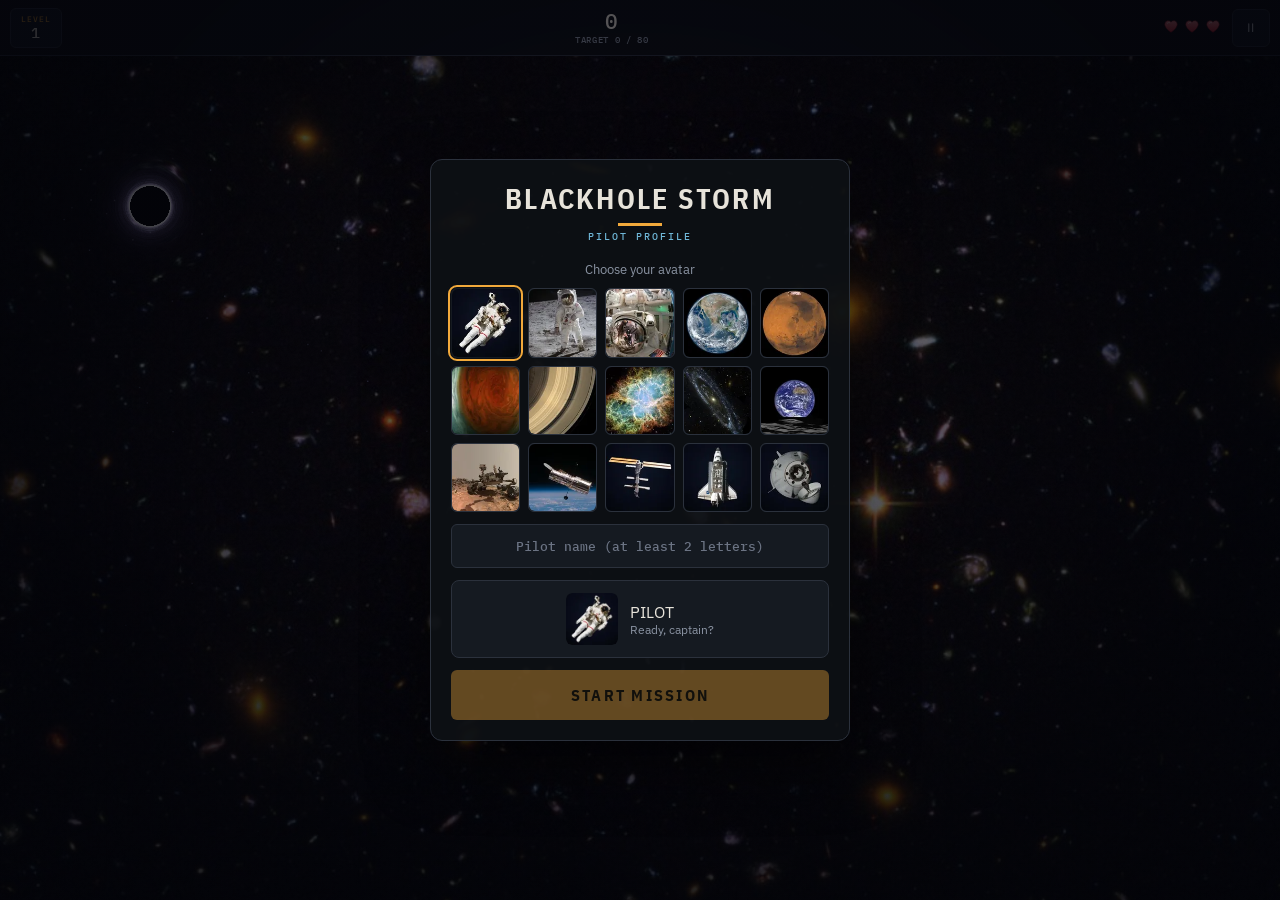
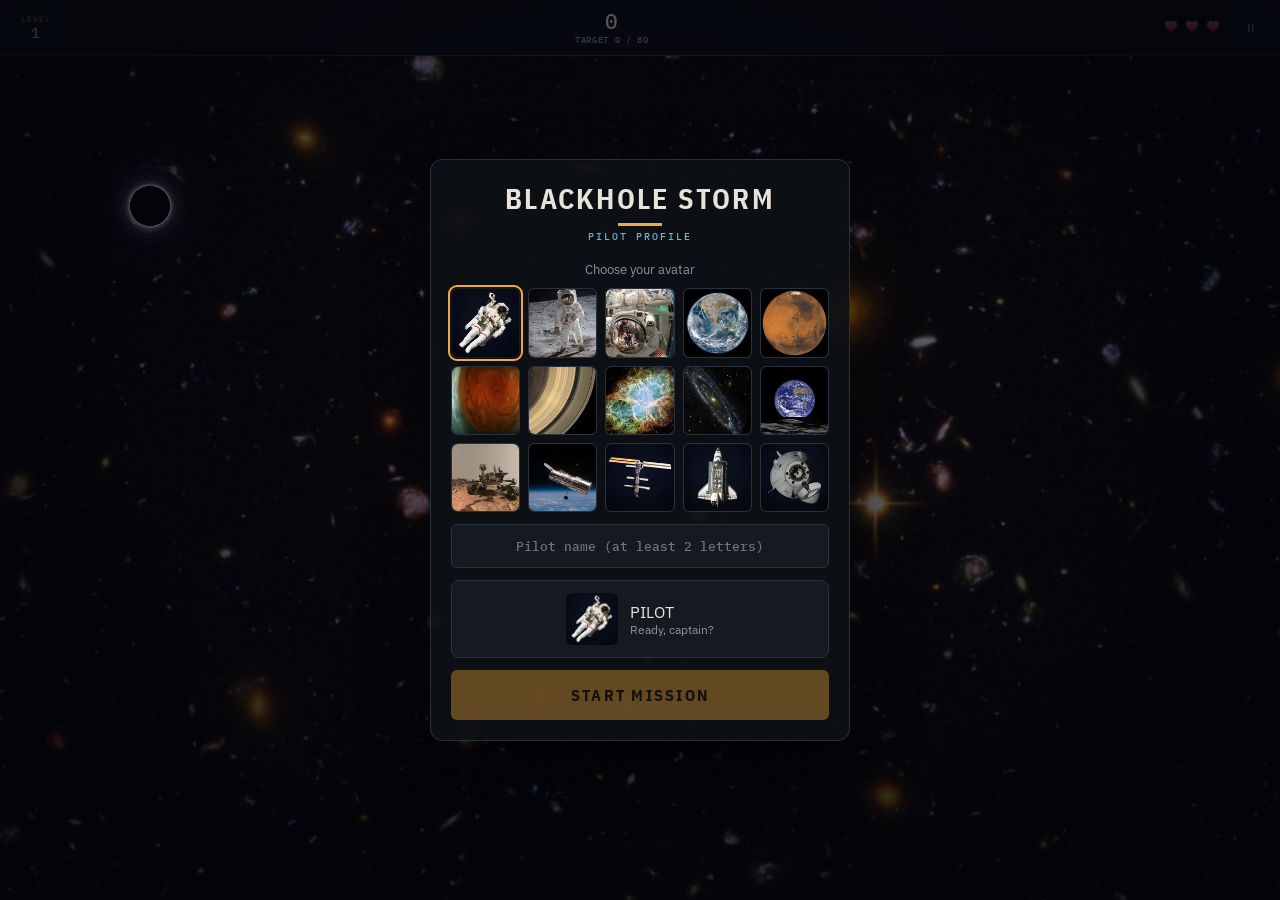
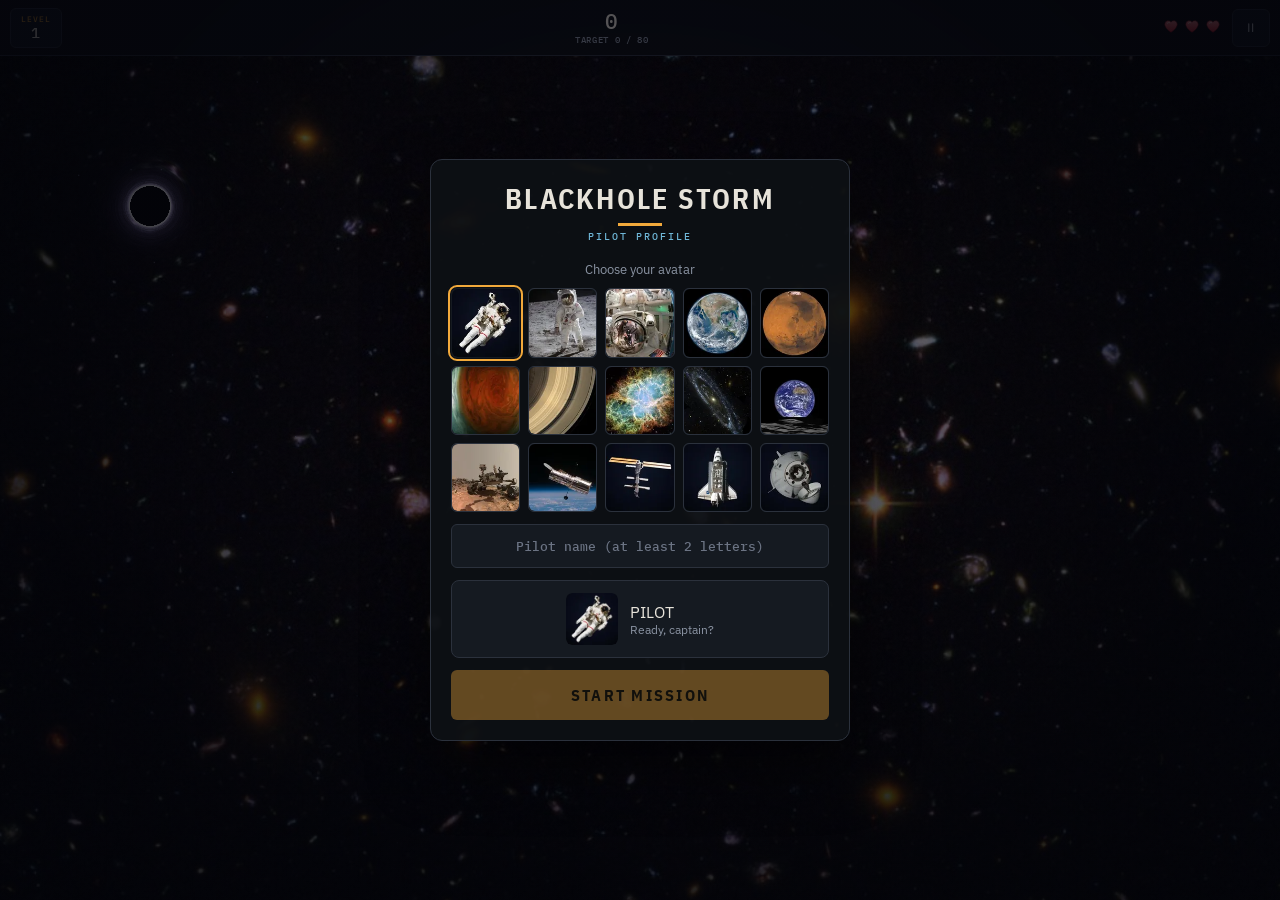
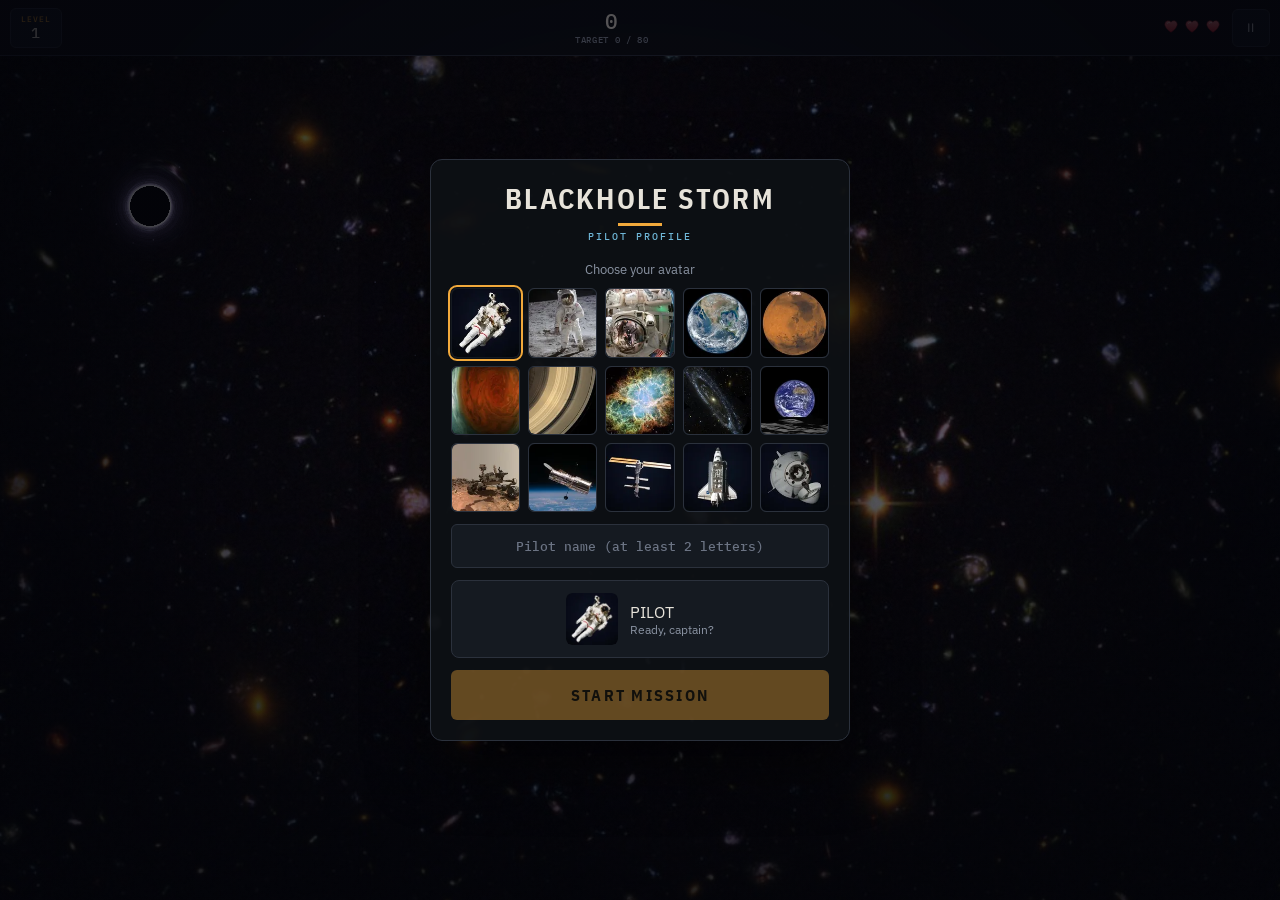
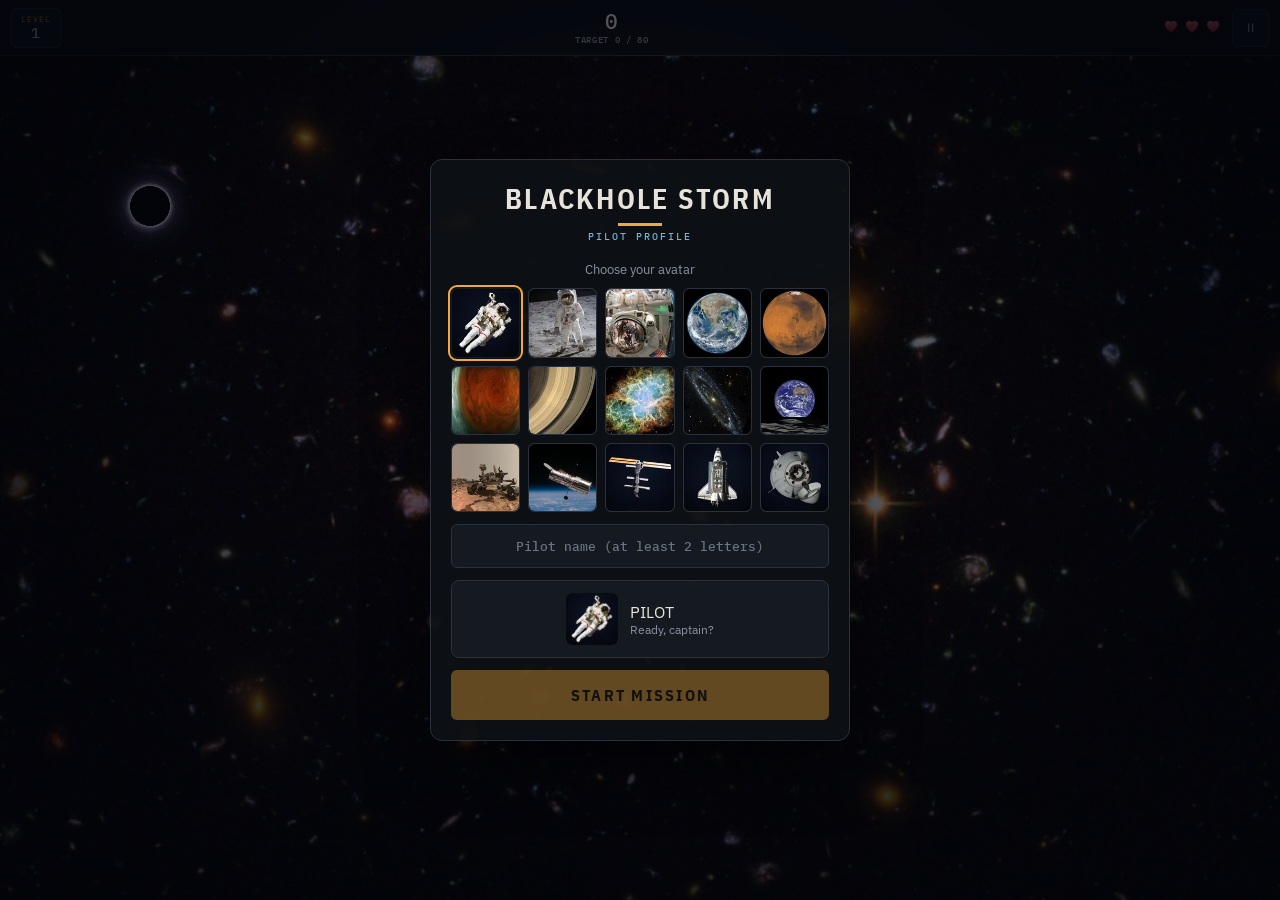
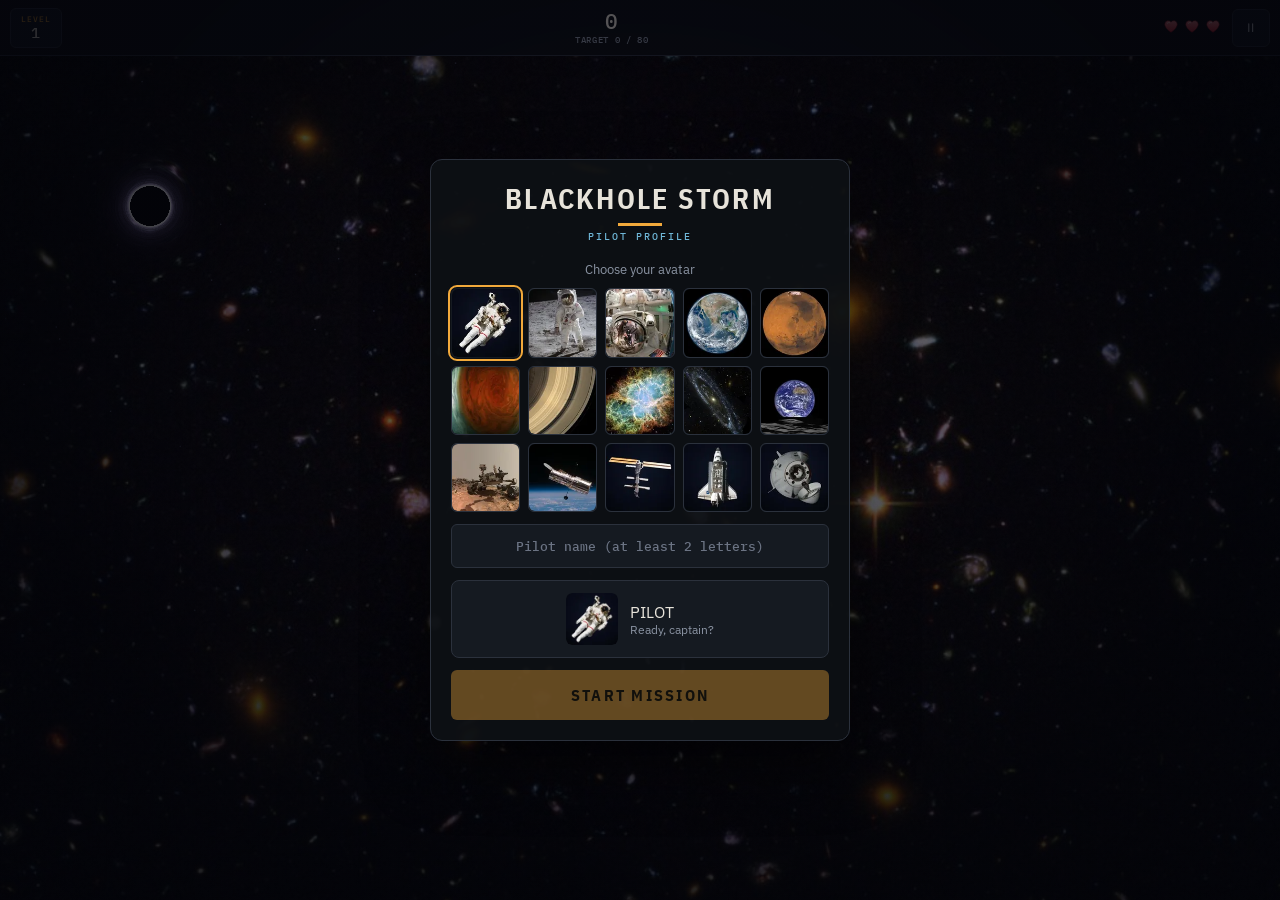
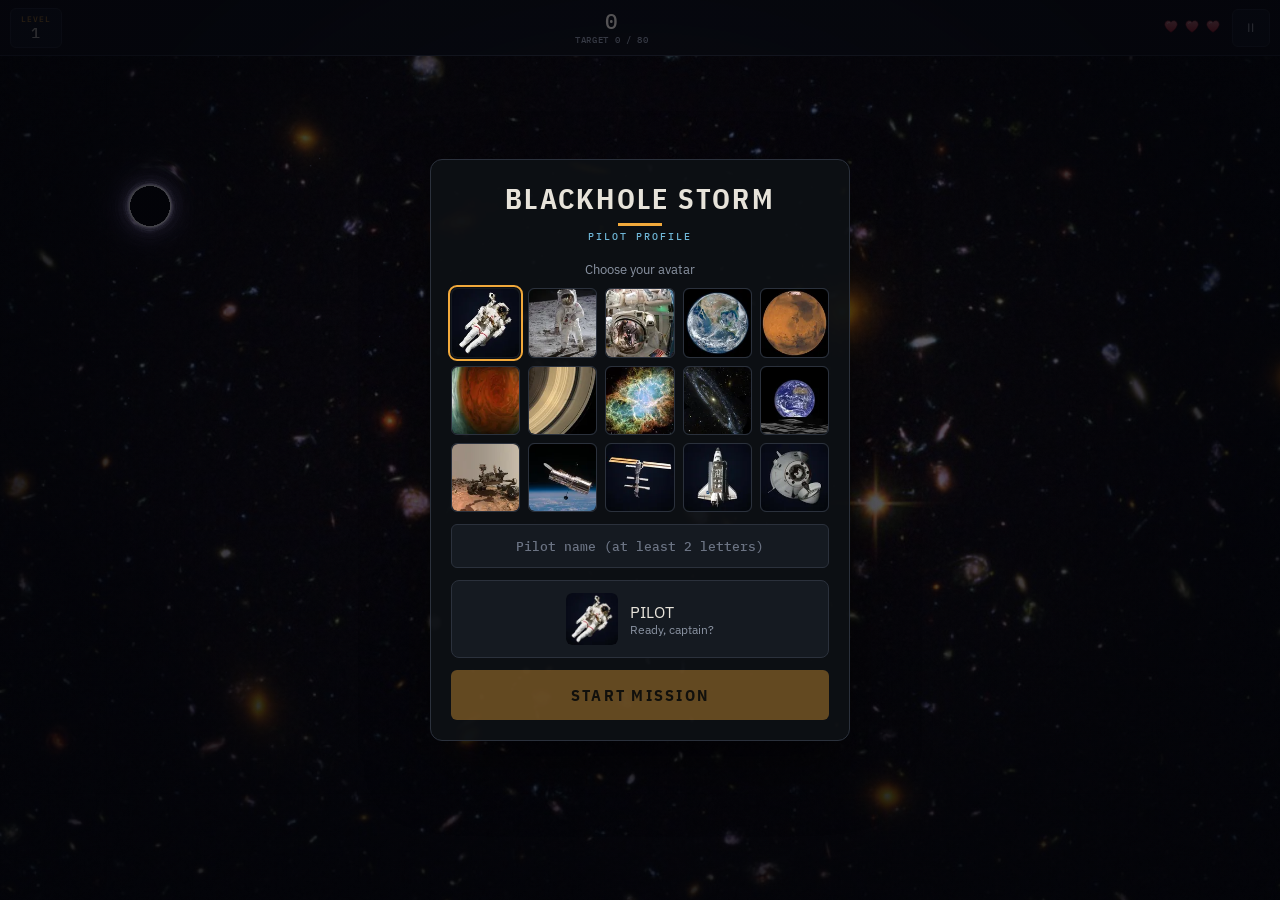
